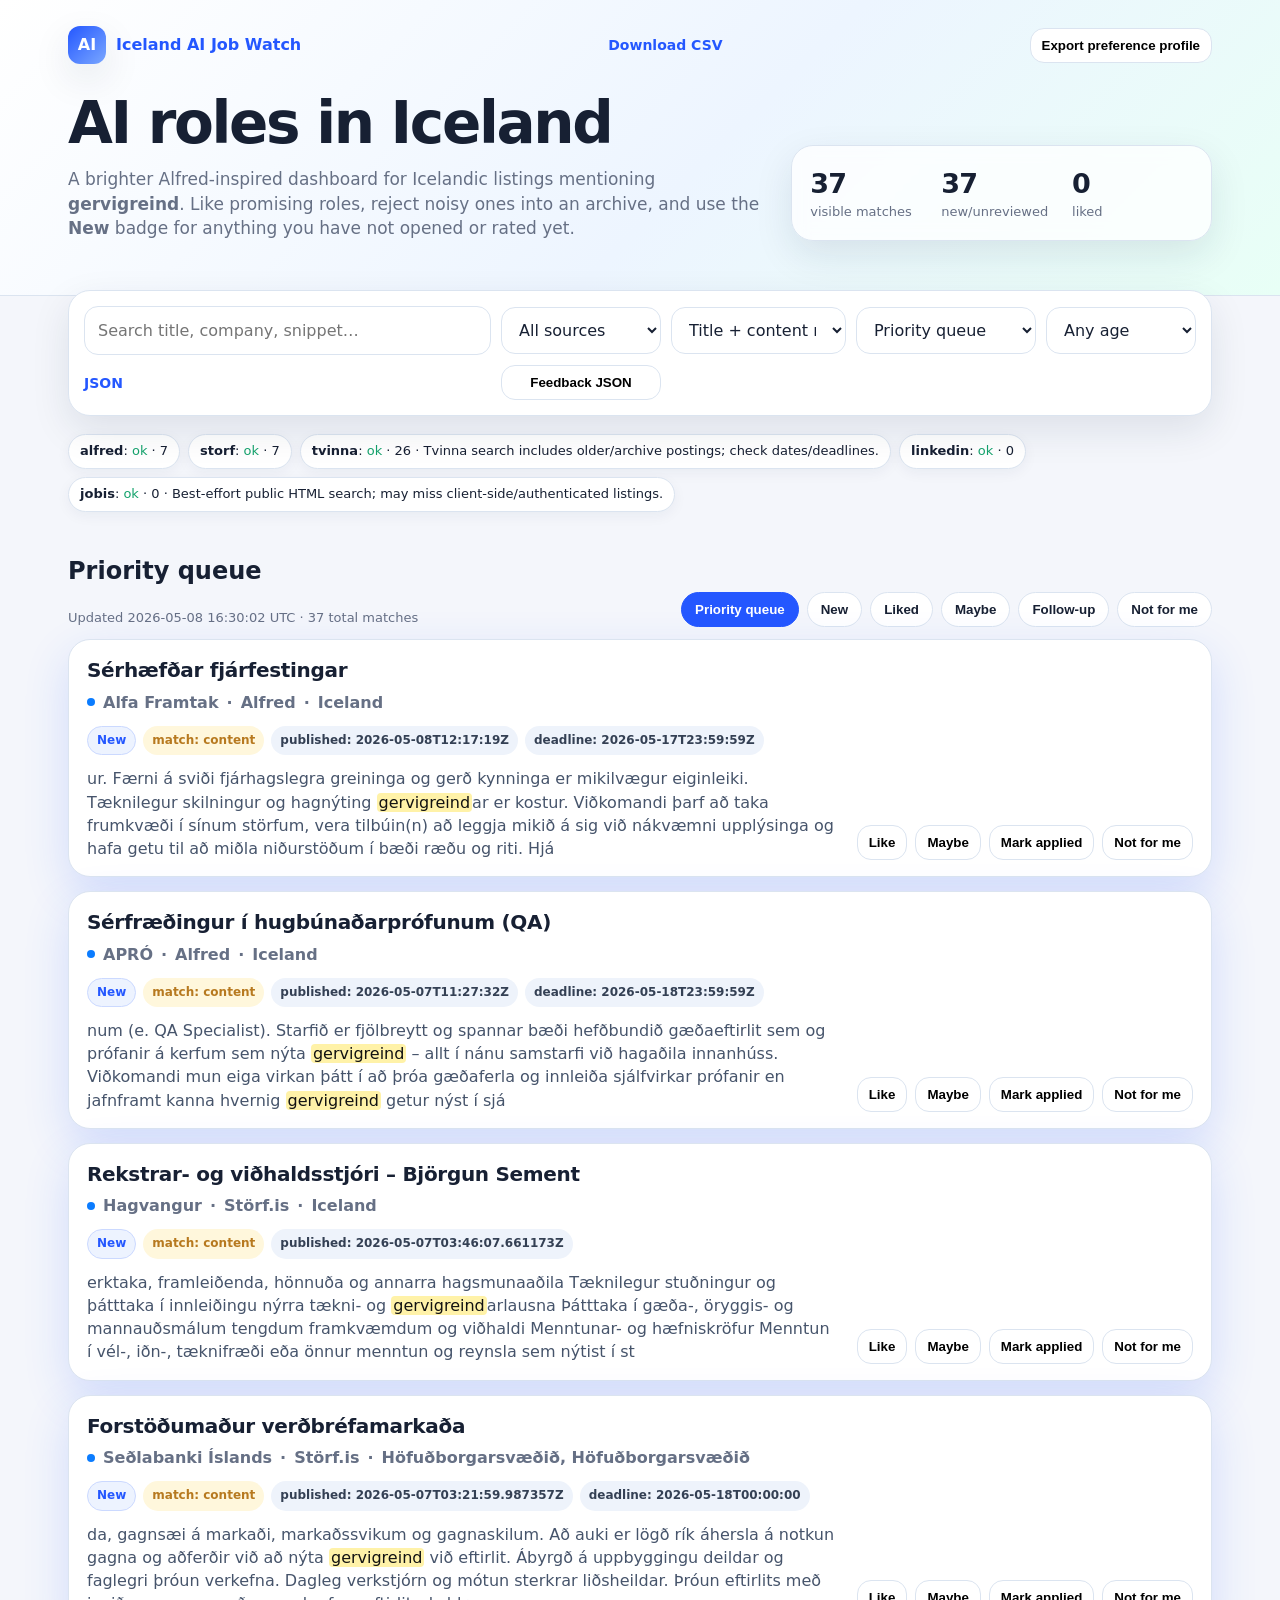
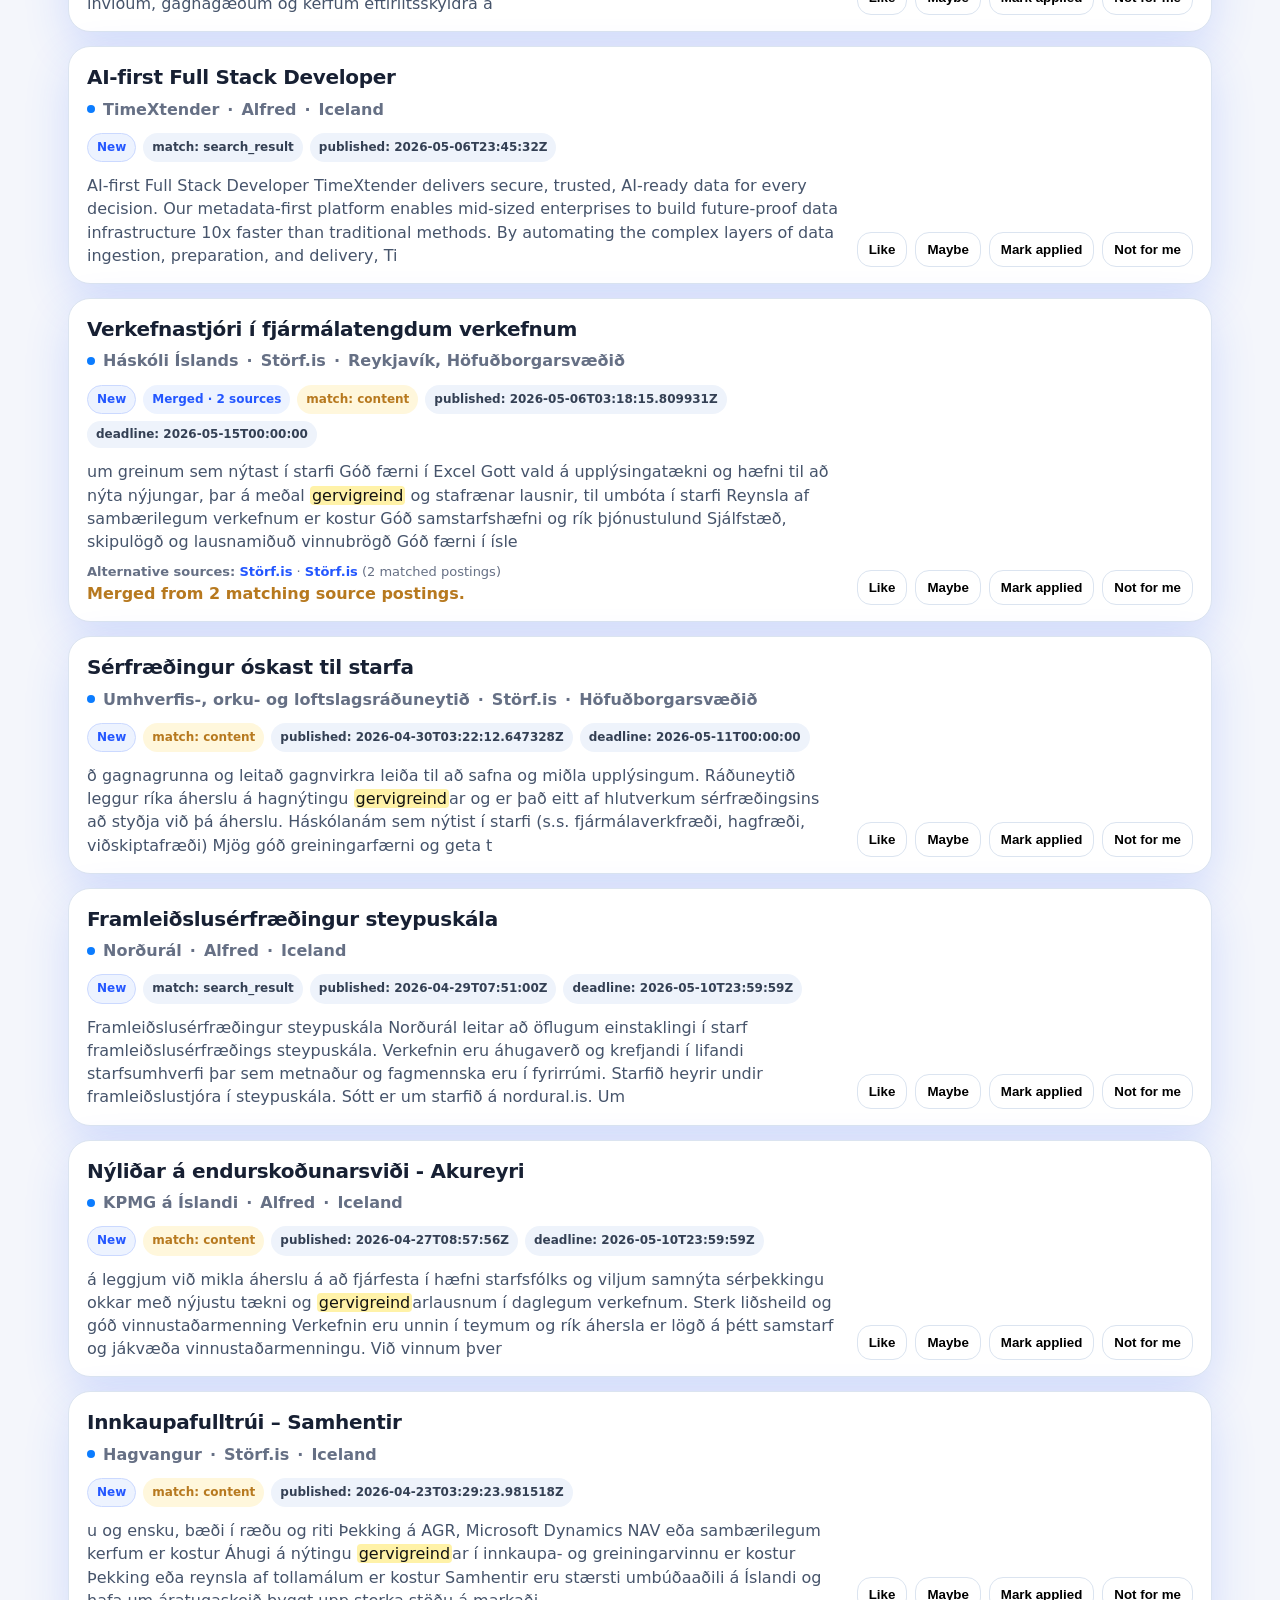
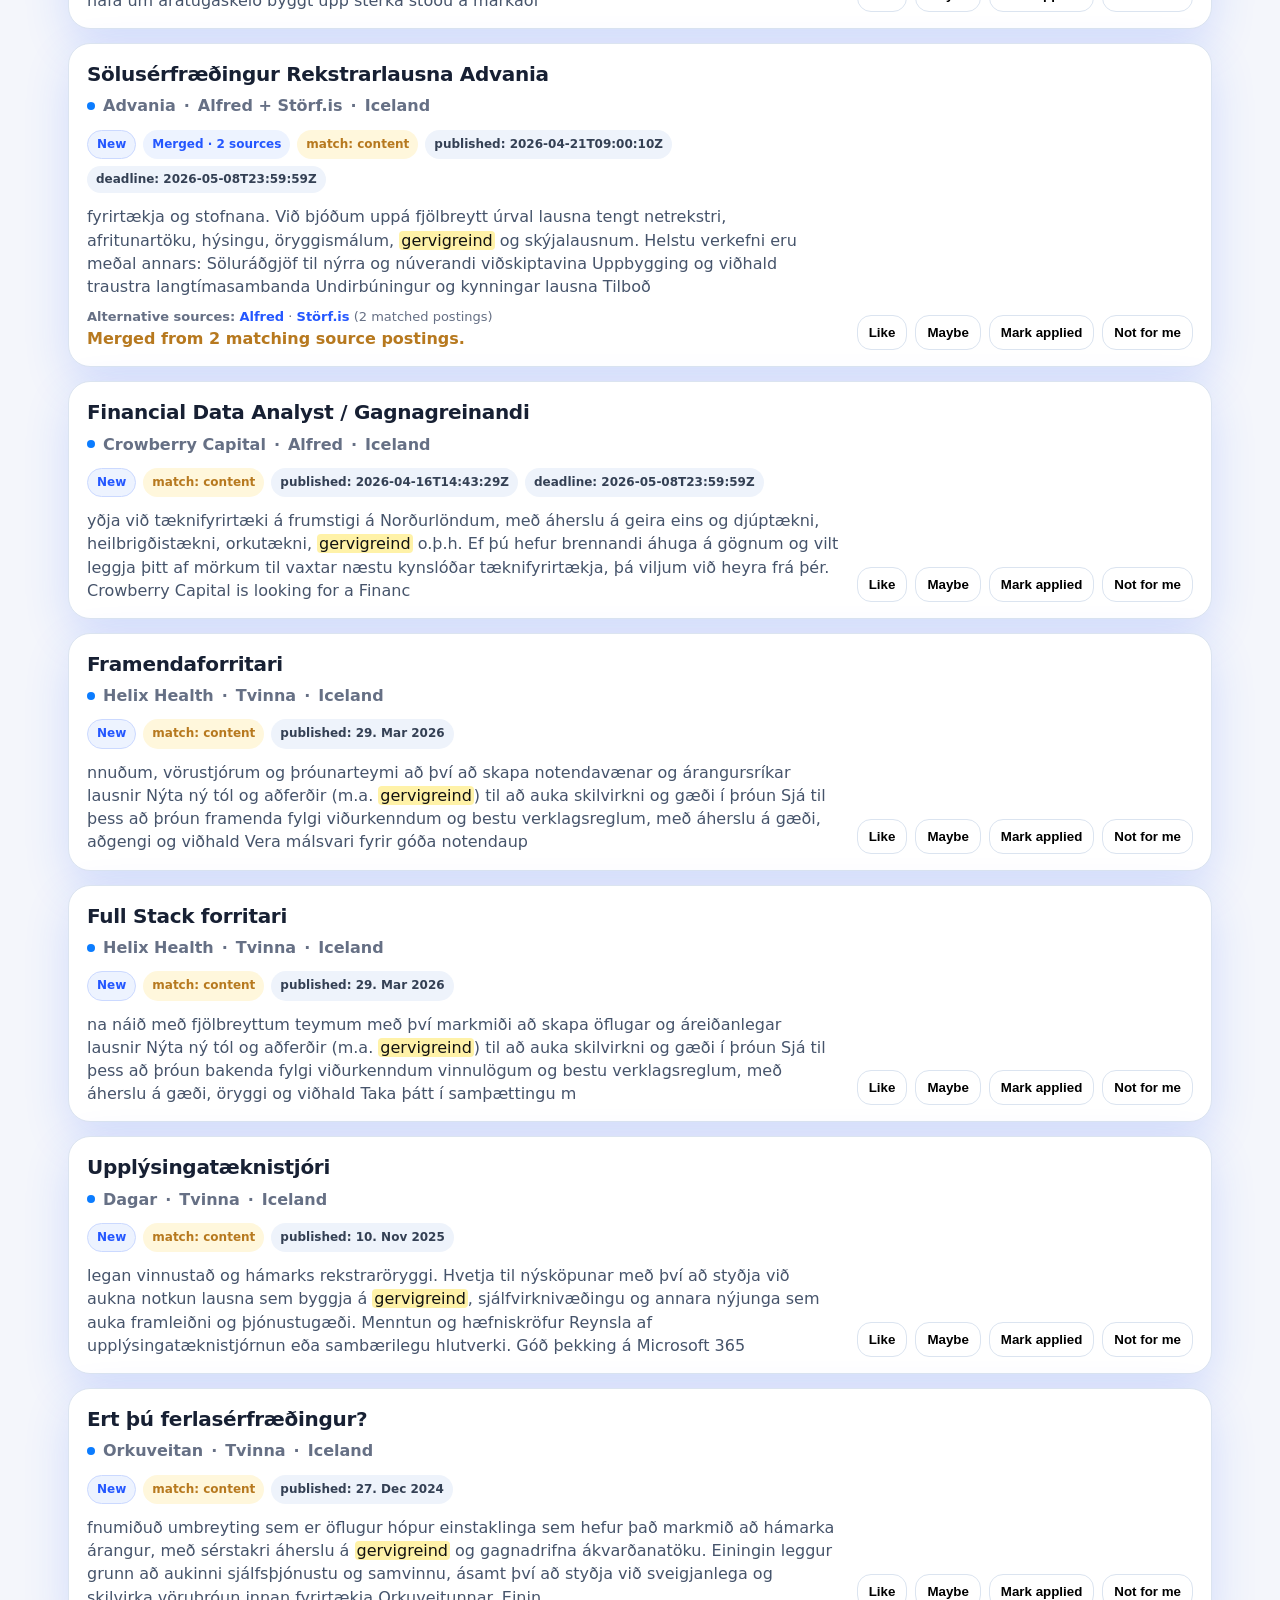
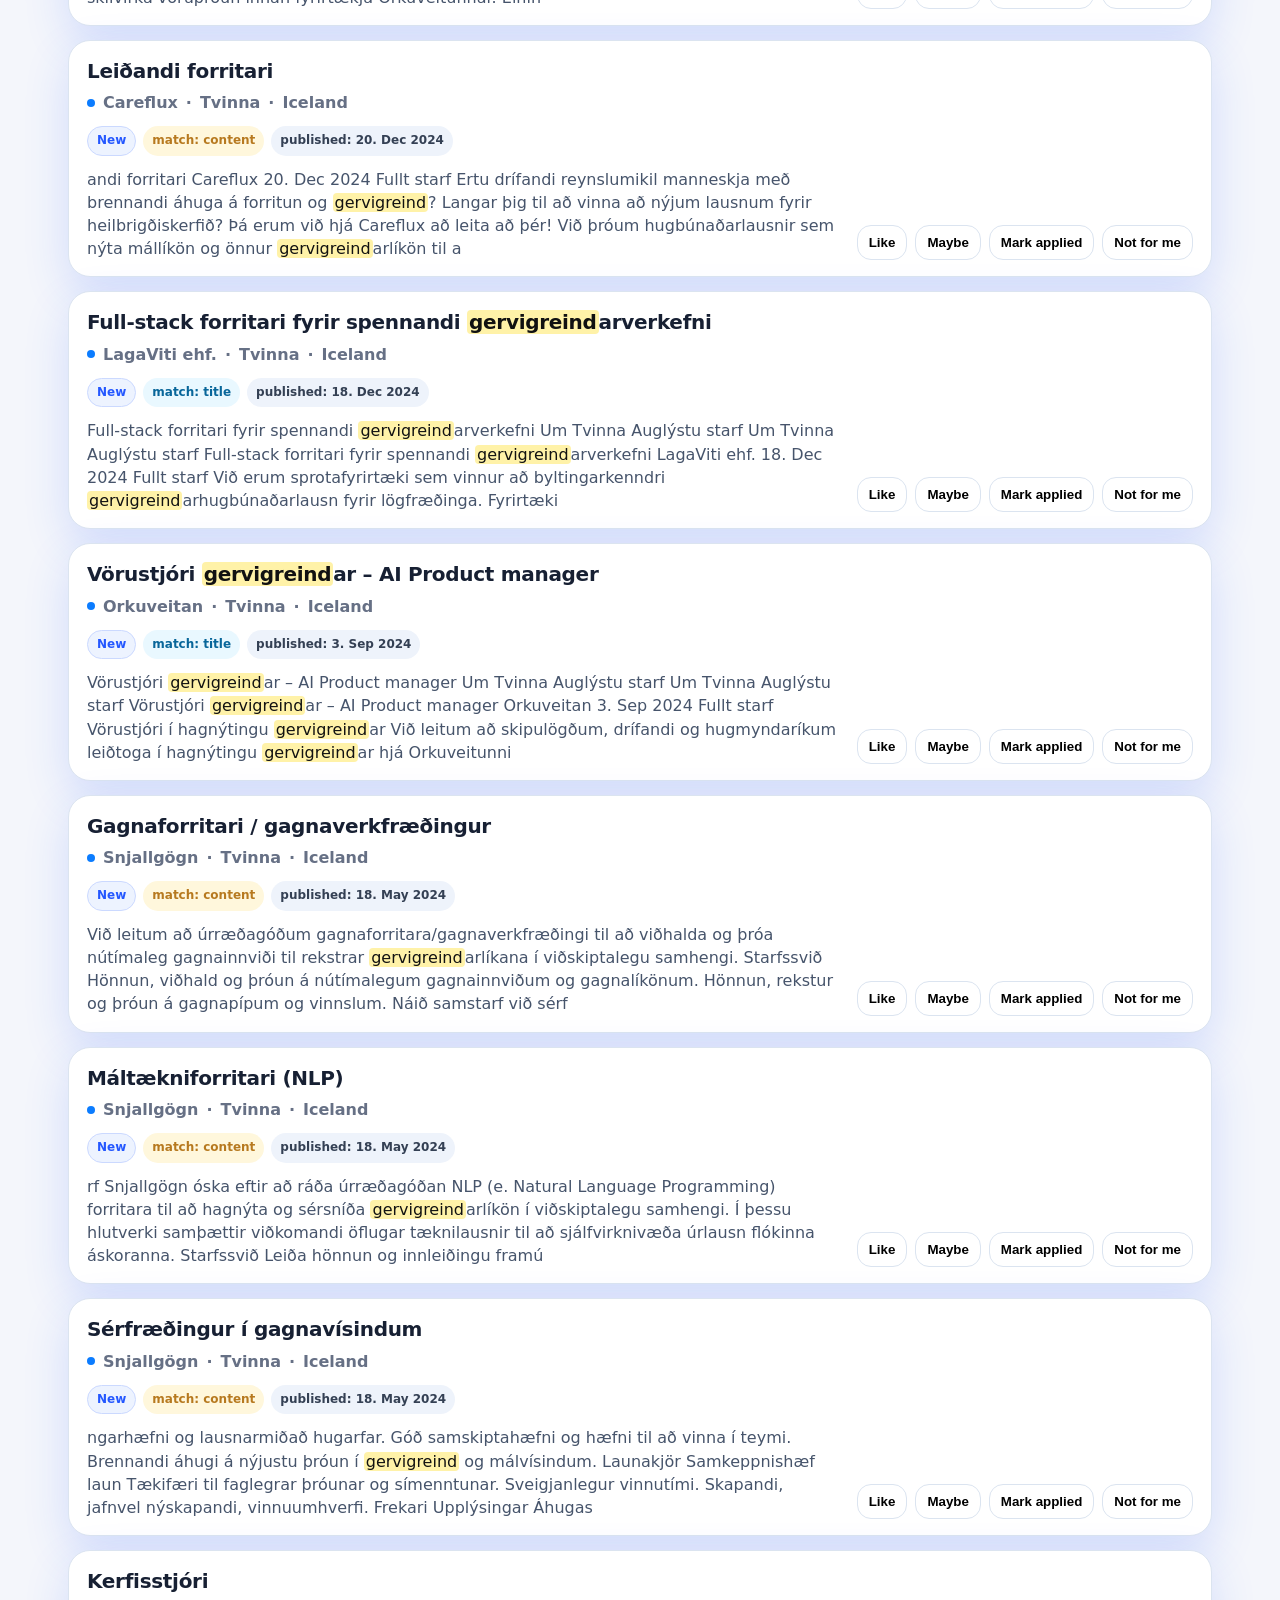
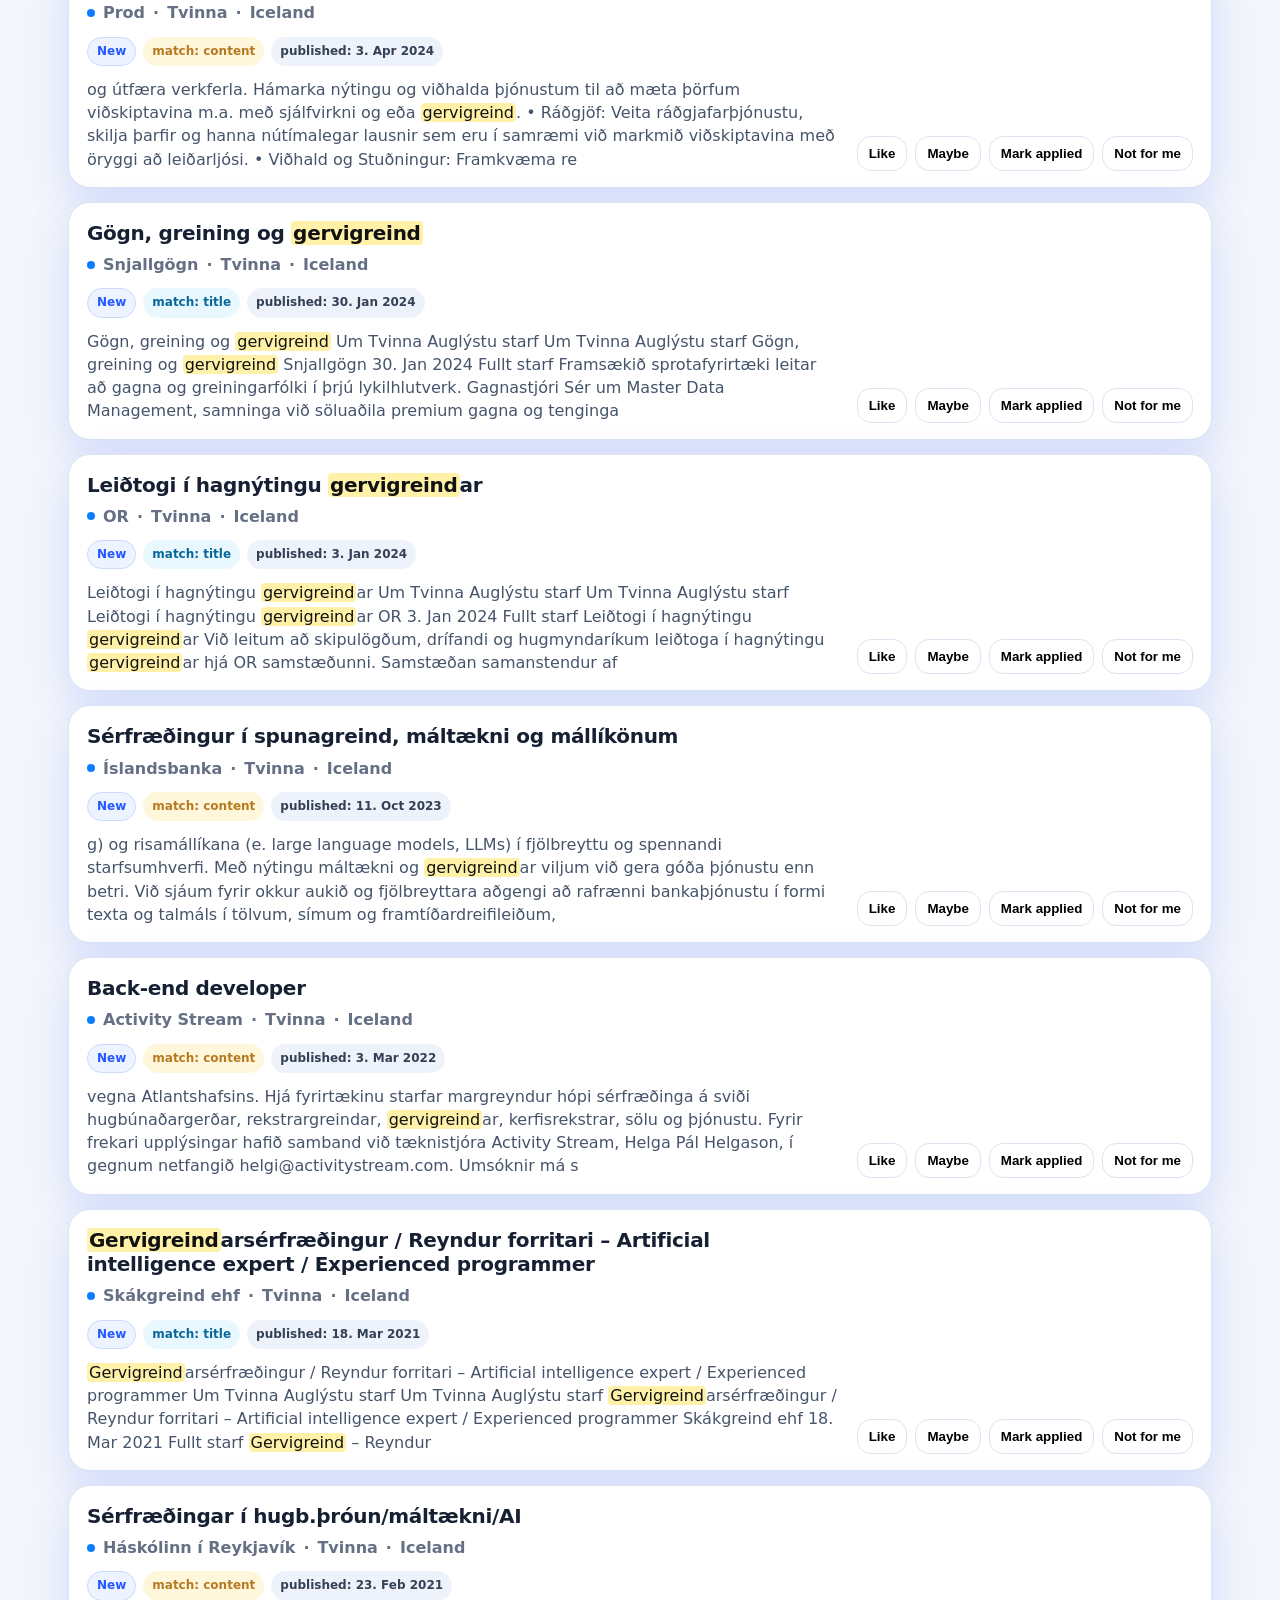
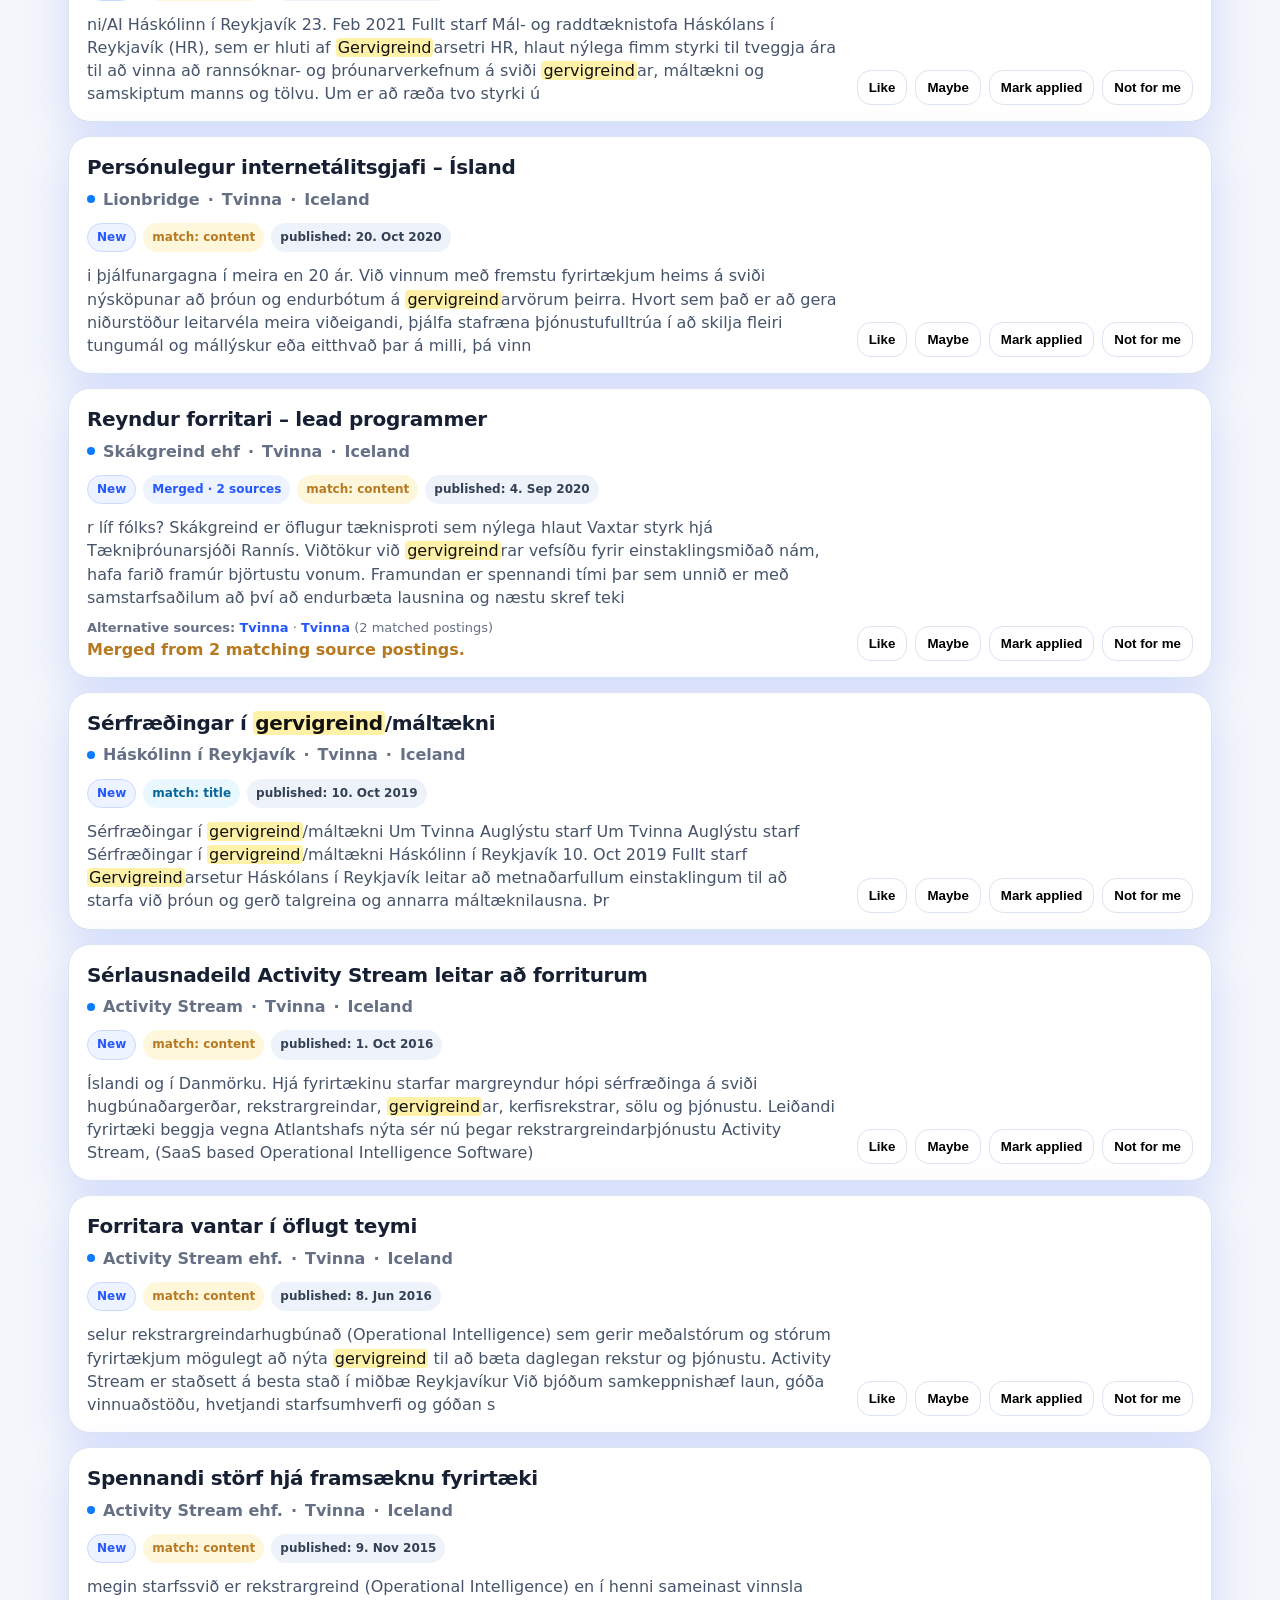
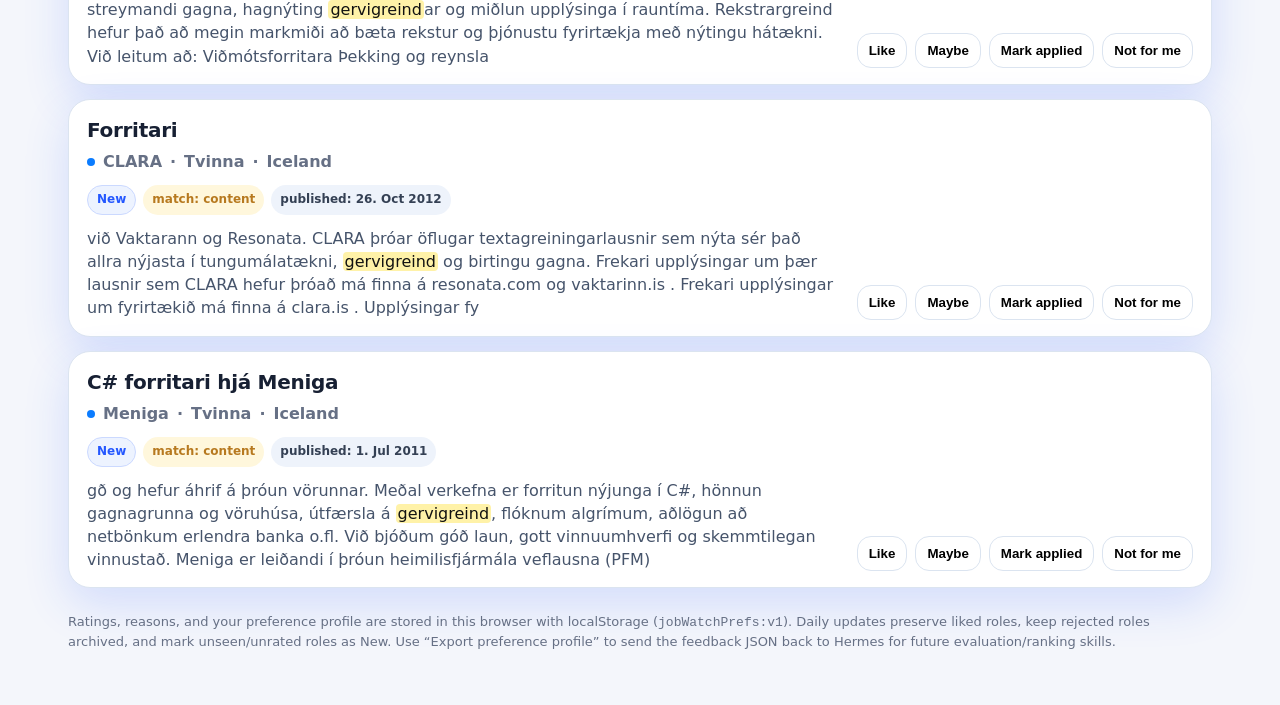
==== job-watch/index.html @ a5c33f06 "Publish mobile-friendly job watch filters" ====
<!doctype html>
<html lang="en">
<head>
  <meta charset="utf-8" />
  <meta name="viewport" content="width=device-width, initial-scale=1" />
  <title>Iceland AI Job Watch</title>
  <style>
    /* Brighter, Alfred-inspired card/listing visual language. */
    :root{--bg:#f4f6fb;--panel:#ffffff;--soft:#eef3fb;--line:#dbe4f0;--text:#172033;--muted:#667085;--brand:#2457ff;--brand2:#0b7cff;--green:#15a36d;--green-bg:#e9fbf3;--red:#d64545;--red-bg:#fff0f0;--amber:#b7791f;--amber-bg:#fff7dc;--shadow:0 14px 38px rgba(20,35,70,.10);--radius:22px}
    *{box-sizing:border-box} body{margin:0;background:var(--bg);color:var(--text);font-family:Inter,ui-sans-serif,system-ui,-apple-system,Segoe UI,sans-serif;line-height:1.45}.hero{background:linear-gradient(135deg,#ffffff 0%,#edf5ff 55%,#e8fff6 100%);border-bottom:1px solid var(--line)}.wrap{max-width:1180px;margin:0 auto;padding:26px 18px 54px}.topbar{display:flex;align-items:center;justify-content:space-between;gap:16px;margin-bottom:30px}.brand{display:flex;align-items:center;gap:10px;font-weight:850;color:var(--brand)}.logo{width:38px;height:38px;border-radius:12px;background:linear-gradient(135deg,var(--brand),#7aa7ff);display:grid;place-items:center;color:#fff;font-weight:900;box-shadow:var(--shadow)}h1{font-size:clamp(32px,5vw,58px);line-height:1.02;margin:0 0 14px;letter-spacing:-.04em}.sub{color:var(--muted);font-size:17px;margin:0;max-width:780px}.hero-grid{display:grid;grid-template-columns:1.25fr .75fr;gap:22px;align-items:end}.hero-card{background:rgba(255,255,255,.76);border:1px solid var(--line);border-radius:var(--radius);padding:18px;box-shadow:var(--shadow);backdrop-filter:blur(8px)}.stats{display:grid;grid-template-columns:repeat(3,1fr);gap:10px}.metric{font-size:27px;font-weight:900;letter-spacing:-.03em}.label,.meta{color:var(--muted);font-size:13px}.toolbar-card{margin-top:-32px;background:var(--panel);border:1px solid var(--line);border-radius:var(--radius);padding:15px;box-shadow:var(--shadow);position:sticky;top:10px;z-index:5}.toolbar{display:grid;grid-template-columns:minmax(220px,1fr) 160px 175px 180px auto;gap:10px;align-items:center}.toolbar input,.toolbar select{background:#fff;color:var(--text);border:1px solid var(--line);border-radius:14px;padding:12px 13px;font:inherit}.toolbar input:focus,.toolbar select:focus{outline:3px solid rgba(36,87,255,.16);border-color:var(--brand)}.smalllink{font-size:14px;color:var(--brand);font-weight:700;text-decoration:none;white-space:nowrap}.sources{display:flex;gap:8px;flex-wrap:wrap;margin:18px 0 22px}.pill{border:1px solid var(--line);border-radius:999px;padding:7px 11px;background:#fff;font-size:13px;box-shadow:0 4px 14px rgba(20,35,70,.05)}.ok{color:var(--green)}.err{color:var(--red)}.section-head{display:flex;align-items:end;justify-content:space-between;gap:14px;margin:12px 0}.tabs{display:flex;gap:8px;flex-wrap:wrap}.tab{border:1px solid var(--line);background:#fff;color:var(--text);border-radius:999px;padding:9px 13px;font-weight:800;cursor:pointer}.tab.active{background:var(--brand);border-color:var(--brand);color:#fff}.jobs{display:grid;gap:14px}.job-card{display:grid;grid-template-columns:1fr auto;gap:18px;background:var(--panel);border:1px solid var(--line);border-radius:var(--radius);padding:18px 18px 16px;box-shadow:var(--shadow);transition:transform .12s ease,box-shadow .12s ease,border-color .12s ease}.job-card:hover{transform:translateY(-2px);box-shadow:0 18px 44px rgba(20,35,70,.14);border-color:#c9d7ef}.job-card.liked{border-color:#9ee8c5;background:linear-gradient(90deg,#fff 0,#f2fff8 100%)}.job-card.rejected{opacity:.72;background:#fbfcff}.job-card.is-new{box-shadow:0 16px 46px rgba(36,87,255,.16)}.job-card h3{margin:0 0 8px;font-size:20px;line-height:1.22;letter-spacing:-.015em}.job-card h3 a{color:var(--text);text-decoration:none}.job-card h3 a:hover{color:var(--brand);text-decoration:underline}.company-row{display:flex;gap:8px;align-items:center;flex-wrap:wrap;color:var(--muted);font-weight:600}.source-dot{width:8px;height:8px;border-radius:50%;background:var(--brand2);display:inline-block}.badges{display:flex;flex-wrap:wrap;gap:7px;margin:12px 0}.badge{display:inline-flex;align-items:center;gap:5px;border-radius:999px;padding:5px 9px;background:var(--soft);color:#344054;font-size:12px;font-weight:800}.badge.title{background:#e9f8ff;color:#08669a}.badge.content{background:var(--amber-bg);color:var(--amber)}.badge.new{background:#edf3ff;color:var(--brand);border:1px solid #cbd9ff}.badge.liked{background:var(--green-bg);color:var(--green)}.badge.rejected{background:var(--red-bg);color:var(--red)}.badge.maybe{background:#fff7dc;color:var(--amber)}.badge.applied{background:#eef3fb;color:#475467}.action.maybe.active{background:var(--amber-bg);color:var(--amber);border-color:#ffe49a}.action.applied.active{background:#eef3fb;color:#475467;border-color:#cdd7e6}.snippet{margin:8px 0 0;color:#46546b}.note{color:var(--amber);font-weight:700}.actions{display:flex;gap:8px;align-items:start}.action{border:1px solid var(--line);background:#fff;border-radius:14px;padding:9px 11px;font-weight:850;cursor:pointer;white-space:nowrap}.action:hover{border-color:var(--brand);color:var(--brand)}.action.like.active{background:var(--green-bg);color:var(--green);border-color:#9ee8c5}.action.reject.active{background:var(--red-bg);color:var(--red);border-color:#ffc2c2}.feedback-reason{margin-top:10px;border-left:4px solid var(--line);padding:8px 10px;background:#f8fbff;border-radius:10px;color:#344054;font-size:13px}.archive-note{background:#fff7dc;border:1px solid #ffe49a;border-radius:16px;padding:12px 14px;color:#6f4e00;margin-bottom:14px}.footer{margin-top:25px;color:var(--muted);font-size:13px}mark{background:#fff2a8;color:#111;border-radius:4px;padding:0 2px}@media(max-width:820px){.hero-grid{grid-template-columns:1fr}.toolbar{grid-template-columns:1fr 1fr}.toolbar input{grid-column:1/-1}.job-card{grid-template-columns:1fr}.actions{justify-content:flex-start;flex-wrap:wrap}.stats{grid-template-columns:1fr 1fr 1fr}}@media(max-width:520px){.toolbar{grid-template-columns:1fr}.stats{grid-template-columns:1fr}.topbar{align-items:flex-start;flex-direction:column}}
  </style>
  <style>
    .actions{align-items:flex-end}.feedback-box{width:260px;margin-top:10px;padding:12px;border:1px solid var(--line);border-radius:16px;background:#fff;box-shadow:0 8px 20px rgba(20,35,70,.08);text-align:left}.feedback-box label{display:block;font-size:13px;font-weight:800;color:var(--text);margin-bottom:7px}.feedback-box label span,.feedback-help{font-size:12px;color:var(--muted);font-weight:500}.feedback-box textarea{width:100%;resize:vertical;border:1px solid var(--line);border-radius:12px;padding:10px;font:inherit;min-height:72px}.feedback-box textarea:focus{outline:3px solid rgba(36,87,255,.16);border-color:var(--brand)}.feedback-actions{display:flex;gap:8px;flex-wrap:wrap;margin-top:9px}.source-links{margin-top:10px;font-size:13px;color:var(--muted)}.source-links a{color:var(--brand);font-weight:800;text-decoration:none}.source-links a:hover{text-decoration:underline}.badge.merged{background:#edf3ff;color:#2457ff}.job-card.urgent-deadline{border-color:#ff9b57;background:linear-gradient(90deg,#fff 0,#fff7ed 100%);box-shadow:0 18px 46px rgba(214,69,69,.18)}.badge.urgent{background:#d64545;color:#fff;border:1px solid #b83232}.mobile-filter-toggle{display:none;width:100%;justify-content:space-between;align-items:center;border:1px solid var(--line);background:#fff;border-radius:14px;padding:11px 13px;font-weight:900;color:var(--text)}@media(max-width:640px){.wrap{padding:16px 12px 34px}.hero-grid{gap:12px}.topbar{gap:10px;margin-bottom:16px}.hero-card{display:none}h1{font-size:34px}.sub{font-size:14px}.toolbar-card{margin-top:-16px;top:0;padding:10px;border-radius:16px;max-height:70vh;overflow:auto}.mobile-filter-toggle{display:flex}.toolbar{display:flex;flex-direction:column;gap:8px;margin-top:8px}.toolbar input,.toolbar select,.toolbar .smalllink,.toolbar button{width:100%}.toolbar-card.toolbar-collapsed .toolbar{display:none}.toolbar-card.toolbar-collapsed{max-height:58px;overflow:hidden}.sources{max-height:54px;overflow:auto;margin:10px 0}.section-head{align-items:flex-start;flex-direction:column}.tabs{display:flex;overflow-x:auto;flex-wrap:nowrap;width:100%;padding-bottom:4px}.tab{white-space:nowrap}.job-card{padding:14px;gap:12px}.actions{align-items:stretch}.actions .action{flex:1 1 45%;padding:10px 8px}.feedback-box{width:100%}.badges{gap:5px}.badge{font-size:11px}}
  </style>
</head>
<body>
  <div class="hero"><div class="wrap">
    <div class="topbar"><div class="brand"><div class="logo">AI</div><div>Iceland AI Job Watch</div></div><a class="smalllink" href="jobs.csv">Download CSV</a><button class="action" onclick="exportFeedback()">Export preference profile</button></div>
    <div class="hero-grid"><div><h1>AI roles in Iceland</h1><p class="sub">A brighter Alfred-inspired dashboard for Icelandic listings mentioning <strong>gervigreind</strong>. Like promising roles, reject noisy ones into an archive, and use the <strong>New</strong> badge for anything you have not opened or rated yet.</p></div><div class="hero-card"><div class="stats"><div><div class="metric" id="count">–</div><div class="label">visible matches</div></div><div><div class="metric" id="newCount">–</div><div class="label">new/unreviewed</div></div><div><div class="metric" id="likedCount">–</div><div class="label">liked</div></div></div></div></div>
  </div></div>
  <main class="wrap">
    <div class="toolbar-card toolbar-collapsed" id="filterPanel"><button class="mobile-filter-toggle" id="mobileFilterToggle" onclick="toggleMobileFilters()"><span id="mobileFilterLabel">Show filters</span><span aria-hidden="true">▾</span></button><div class="toolbar"><input id="q" placeholder="Search title, company, snippet…"/><select id="src"><option value="">All sources</option></select><select id="match"><option value="">Title + content matches</option><option value="title">Title matches</option><option value="content">Content matches</option><option value="search_result">Search-result matches</option></select><select id="view"><option value="active">Priority queue</option><option value="new">New / unreviewed</option><option value="liked">Liked / interested</option><option value="maybe">Maybe / lower priority</option><option value="applied">Applied / Follow-up</option><option value="archived">Not for me</option><option value="all">All jobs</option></select><select id="ageFilter"><option value="">Any age</option><option value="7">Last 7 days</option><option value="14">Last 14 days</option><option value="30">Last 30 days</option><option value="90">Last 90 days</option></select><a class="smalllink" href="jobs.json">JSON</a><button class="action" onclick="exportFeedback()">Feedback JSON</button></div></div>
    <div class="sources" id="sourceStatus"></div>
    <div class="section-head"><div><h2 id="sectionTitle">Matches</h2><div class="label" id="updated">Updated –</div></div><div class="tabs"><button class="tab active" data-view="active">Priority queue</button><button class="tab" data-view="new">New</button><button class="tab" data-view="liked">Liked</button><button class="tab" data-view="maybe">Maybe</button><button class="tab" data-view="applied">Follow-up</button><button class="tab" data-view="archived">Not for me</button></div></div>
    <div id="archiveNote"></div>
    <div class="jobs" id="jobs"></div>
    <div class="footer">Ratings, reasons, and your preference profile are stored in this browser with localStorage (<code>jobWatchPrefs:v1</code>). Daily updates preserve liked roles, keep rejected roles archived, and mark unseen/unrated roles as New. Use “Export preference profile” to send the feedback JSON back to Hermes for future evaluation/ranking skills.</div>
  </main>
<script>
const TERM='gervigreind';
const PREF_KEY='jobWatchPrefs:v1';
function esc(s){return (s||'').replace(/[&<>"']/g,m=>({'&':'&amp;','<':'&lt;','>':'&gt;','"':'&quot;',"'":'&#39;'}[m]))}
function hi(s){return esc(s).replace(new RegExp(TERM,'ig'), m=>`<mark>${m}</mark>`)}
function loadPrefs(){try{let p=JSON.parse(localStorage.getItem(PREF_KEY))||{}; return {liked:p.liked||{},maybe:p.maybe||{},applied:p.applied||{},rejected:p.rejected||{},seen:p.seen||{},feedback:p.feedback||{}}}catch(e){return {liked:{},maybe:{},applied:{},rejected:{},seen:{},feedback:{}}}}
function savePrefs(){localStorage.setItem(PREF_KEY, JSON.stringify(PREFS))}
let PREFS=loadPrefs();
let DATA={jobs:[],sources:[]};
let ACTIVE_FEEDBACK=null;
function isLiked(key){return !!PREFS.liked[key]}
function isMaybe(key){return !!PREFS.maybe[key]}
function isApplied(key){return !!PREFS.applied[key]}
function isRejected(key){return !!PREFS.rejected[key]}
function isSeen(key){return !!PREFS.seen[key]}
function feedbackFor(key){return PREFS.feedback[key]||{}}
function feedbackReason(key){return feedbackFor(key).reason||''}
function isNew(j){return !isSeen(j.key) && !isLiked(j.key) && !isMaybe(j.key) && !isApplied(j.key) && !isRejected(j.key)}
function markSeen(key){PREFS.seen[key]=new Date().toISOString(); savePrefs(); render();}
function markJob(key, rating, reason='', job=null){
  PREFS.seen[key]=new Date().toISOString();
  const ts=new Date().toISOString();
  const cleanReason=(reason||'').trim();
  if(rating==='liked'){
    PREFS.liked[key]=ts;
    delete PREFS.maybe[key]; delete PREFS.applied[key]; delete PREFS.rejected[key];
    if(cleanReason){ PREFS.feedback[key]={rating:'liked',reason:cleanReason,company:job?.company||'',title:job?.title||'',source:job?.source||'',url:job?.url||'',createdAt:ts}; }
    else { delete PREFS.feedback[key]; }
  } else if(rating==='maybe'){
    PREFS.maybe[key]=ts;
    delete PREFS.liked[key]; delete PREFS.applied[key]; delete PREFS.rejected[key];
    if(cleanReason){ PREFS.feedback[key]={rating:'maybe',reason:cleanReason,company:job?.company||'',title:job?.title||'',source:job?.source||'',url:job?.url||'',createdAt:ts}; }
    else { delete PREFS.feedback[key]; }
  } else if(rating==='applied'){
    PREFS.applied[key]=ts;
    delete PREFS.liked[key]; delete PREFS.maybe[key]; delete PREFS.rejected[key];
    const existing=feedbackFor(key);
    if(existing.reason){ PREFS.feedback[key]={...existing,rating:'applied',createdAt:existing.createdAt||ts}; }
  } else if(rating==='rejected'){
    PREFS.rejected[key]=ts;
    delete PREFS.liked[key]; delete PREFS.maybe[key]; delete PREFS.applied[key];
    if(cleanReason){ PREFS.feedback[key]={rating:'rejected',reason:cleanReason,company:job?.company||'',title:job?.title||'',source:job?.source||'',url:job?.url||'',createdAt:ts}; }
    else { delete PREFS.feedback[key]; }
  } else if(rating==='clear'){
    delete PREFS.liked[key]; delete PREFS.maybe[key]; delete PREFS.applied[key]; delete PREFS.rejected[key]; delete PREFS.feedback[key];
  }
  ACTIVE_FEEDBACK=null;
  savePrefs(); render();
}
function markApplied(key){const job=(DATA.jobs||[]).find(j=>j.key===key)||{}; markJob(key,'applied','',job);}
function showFeedbackBox(key, rating){ACTIVE_FEEDBACK={key,rating}; render();}
function cancelInlineFeedback(){ACTIVE_FEEDBACK=null; render();}
function saveInlineFeedback(key, rating){
  const job=(DATA.jobs||[]).find(j=>j.key===key)||{};
  const input=document.getElementById(`feedback-${key}`);
  markJob(key, rating, input ? input.value : '', job);
}
function postedAgeDays(j){const raw=j.published||j.raw_date||''; const d=Date.parse(raw); if(!Number.isFinite(d)) return null; return Math.floor((Date.now()-d)/86400000);}
function deadlineDays(j){const raw=j.deadline||''; const d=Date.parse(raw); if(!Number.isFinite(d)) return null; return Math.ceil((d-Date.now())/86400000);}
function isUrgent(j){const days=deadlineDays(j); return (isLiked(j.key)||isMaybe(j.key)) && days!==null && days>=0 && days<=7;}
function urgentPriority(j){return isUrgent(j)?0:1;}
function maxAgeDays(){const v=document.getElementById('ageFilter').value; return v?Number(v):null;}
function withinAge(j){const max=maxAgeDays(); if(!max) return true; const age=postedAgeDays(j); return age===null || age<=max;}
function priorityBucket(j){return isUrgent(j)?0:isNew(j)?1:isLiked(j.key)?2:isMaybe(j.key)?3:isSeen(j.key)?4:5;}
function sortByPriority(a,b){return urgentPriority(a)-urgentPriority(b) || priorityBucket(a)-priorityBucket(b) || ((Date.parse(b.published)||0)-(Date.parse(a.published)||0));}
function buildPreferenceProfile(){
  const feedback=Object.entries(PREFS.feedback||{}).map(([key,v])=>({key,...v}));
  const ratingCounts=feedback.reduce((acc,f)=>{acc[f.rating]=(acc[f.rating]||0)+1; return acc},{});
  const companyReasons=feedback.reduce((acc,f)=>{const c=f.company||'Unknown company'; (acc[c] ||= []).push({rating:f.rating,reason:f.reason,title:f.title,source:f.source,url:f.url,createdAt:f.createdAt}); return acc},{});
  return {exportedAt:new Date().toISOString(),purpose:'job preference profile for evaluating and prioritizing Iceland AI roles',ratingCounts,companyReasons,feedback};
}
function exportFeedback(){
  const profile=buildPreferenceProfile();
  const blob=new Blob([JSON.stringify(profile,null,2)],{type:'application/json'});
  const a=document.createElement('a'); a.href=URL.createObjectURL(blob); a.download='job-watch-feedback.json'; a.click(); URL.revokeObjectURL(a.href);
}
async function load(){DATA=await fetch('jobs.json?'+Date.now()).then(r=>r.json()); render();}
function toggleMobileFilters(){const panel=document.getElementById('filterPanel'); const collapsed=panel.classList.toggle('toolbar-collapsed'); document.getElementById('mobileFilterLabel').textContent=collapsed?'Show filters':'Hide filters';}
function setView(view){document.getElementById('view').value=view; document.querySelectorAll('.tab').forEach(b=>b.classList.toggle('active',b.dataset.view===view)); render();}
function render(){
  const all=DATA.jobs||[];
  const view=document.getElementById('view').value;
  const active=all.filter(j=>!isRejected(j.key) && !isApplied(j.key));
  const visibleBase=view==='archived'?all.filter(j=>isRejected(j.key)):view==='applied'?all.filter(j=>isApplied(j.key)):view==='maybe'?all.filter(j=>isMaybe(j.key)):view==='liked'?all.filter(j=>isLiked(j.key)):view==='new'?all.filter(j=>isNew(j)):view==='all'?all:active;
  document.getElementById('count').textContent=active.length;
  document.getElementById('newCount').textContent=all.filter(isNew).length;
  document.getElementById('likedCount').textContent=all.filter(j=>isLiked(j.key)).length;
  document.getElementById('updated').textContent='Updated '+((DATA.updated_at||'').replace('T',' ').replace('+00:00',' UTC')||'–')+' · '+all.length+' total matches';
  const srcSel=document.getElementById('src'); if(srcSel.options.length===1){[...new Set(all.map(j=>j.source))].sort().forEach(s=>{let o=document.createElement('option');o.value=s;o.textContent=s;srcSel.appendChild(o)})}
  document.getElementById('sourceStatus').innerHTML=(DATA.sources||[]).map(s=>`<span class="pill"><b>${esc(s.source)}</b>: <span class="${s.ok?'ok':'err'}">${s.ok?'ok':'error'}</span> · ${s.count||0}${s.note?` · ${esc(s.note)}`:''}</span>`).join('');
  const q=document.getElementById('q').value.toLowerCase(), src=srcSel.value, mt=document.getElementById('match').value;
  document.querySelectorAll('.tab').forEach(b=>b.classList.toggle('active',b.dataset.view===view));
  document.getElementById('sectionTitle').textContent={active:'Priority queue',liked:'Liked / interested roles',maybe:'Maybe / lower-priority roles',applied:'Applied / Follow-up list',new:'New / unreviewed roles',archived:'Not for me archive',all:'All roles'}[view]||'Matches';
  document.getElementById('archiveNote').innerHTML=view==='archived'?'<div class="archive-note">Not for me: rejected roles are archived here, not permanently deleted. Use Clear to bring one back.</div>':view==='applied'?'<div class="archive-note">Follow-up: roles you have applied to or moved out of the main queue to attend to later.</div>':'';
  let filtered=visibleBase.filter(j=>withinAge(j)&&(!src||j.source===src)&&(!mt||j.matched_in===mt)&&(!q||JSON.stringify(j).toLowerCase().includes(q))).sort(sortByPriority);
  document.getElementById('jobs').innerHTML=filtered.map(j=>{
    const liked=isLiked(j.key), maybe=isMaybe(j.key), applied=isApplied(j.key), rejected=isRejected(j.key), fresh=isNew(j), urgent=isUrgent(j);
    const safeKey=esc(j.key);
    const fb=feedbackFor(j.key); const reasonHtml=fb.reason?`<div class="feedback-reason"><strong>Reason:</strong> ${esc(fb.reason)}</div>`:'';
    const feedbackOpen=ACTIVE_FEEDBACK && ACTIVE_FEEDBACK.key===j.key;
    const feedbackRating=feedbackOpen?ACTIVE_FEEDBACK.rating:'';
    const feedbackBox=feedbackOpen?`<div class="feedback-box"><label for="feedback-${safeKey}">${feedbackRating==='liked'?'Like':feedbackRating==='maybe'?'Maybe':'Reject'} feedback <span>(optional)</span></label><textarea id="feedback-${safeKey}" rows="3" placeholder="Optional: why this role/company is a ${feedbackRating==='liked'?'good':feedbackRating==='maybe'?'possible but lower-priority':'bad'} fit">${esc(fb.reason||'')}</textarea><div class="feedback-help">Feedback is optional — leave it blank to rate without saving a reason.</div><div class="feedback-actions"><button class="action ${feedbackRating==='liked'?'like':feedbackRating==='maybe'?'maybe':'reject'}" onclick="saveInlineFeedback('${safeKey}','${feedbackRating}')">Save ${feedbackRating==='liked'?'like':feedbackRating==='maybe'?'maybe':'reject'}</button><button class="action" onclick="cancelInlineFeedback()">Cancel</button></div></div>`:'';
    const alternatives=j.alternatives||[];
    const sourceLinksHtml=(j.source_links&&j.source_links.length>1)?`<div class="source-links"><strong>Alternative sources:</strong> ${j.source_links.map(l=>`<a href="${esc(l.url)}" target="_blank" rel="noopener">${esc(l.source)}</a>`).join(' · ')}${alternatives.length?` <span>(${alternatives.length} matched postings)</span>`:''}</div>`:'';
    return `<article class="job-card ${urgent?'urgent-deadline':''} ${liked?'liked':''} ${maybe?'maybe':''} ${applied?'applied':''} ${rejected?'rejected':''} ${fresh?'is-new':''}"><div><h3><a href="${esc(j.url)}" target="_blank" rel="noopener" onclick="markSeen('${safeKey}')">${hi(j.title)}</a></h3><div class="company-row"><span class="source-dot"></span><span>${esc(j.company||'Unknown company')}</span><span>·</span><span>${esc(j.source)}</span>${j.location?`<span>·</span><span>${esc(j.location)}</span>`:''}</div><div class="badges">${urgent?`<span class="badge urgent">URGENT · Needs action · deadline less than a week (${deadlineDays(j)}d)</span>`:''}${fresh?'<span class="badge new">New</span>':''}${j.duplicate_count>1?`<span class="badge merged">Merged · ${j.duplicate_count} sources</span>`:''}${liked?'<span class="badge liked">Liked</span>':''}${maybe?'<span class="badge maybe">Maybe</span>':''}${applied?'<span class="badge applied">Applied</span>':''}${rejected?'<span class="badge rejected">Not for me</span>':''}${j.matched_in?`<span class="badge ${esc(j.matched_in)}">match: ${esc(j.matched_in)}</span>`:''}${j.published?`<span class="badge">published: ${esc(j.published)}</span>`:''}${j.deadline?`<span class="badge">deadline: ${esc(j.deadline)}</span>`:''}</div><p class="snippet">${hi(j.snippet||'')}</p>${sourceLinksHtml}${reasonHtml}${j.status_note?`<div class="note">${esc(j.status_note)}</div>`:''}</div><div class="actions"><button class="action like ${liked?'active':''}" onclick="showFeedbackBox('${safeKey}','liked')">${liked?'Edit like':'Like'}</button><button class="action maybe ${maybe?'active':''}" onclick="showFeedbackBox('${safeKey}','maybe')">${maybe?'Edit maybe':'Maybe'}</button><button class="action applied ${applied?'active':''}" onclick="markApplied('${safeKey}')">${applied?'Applied':'Mark applied'}</button><button class="action reject ${rejected?'active':''}" onclick="showFeedbackBox('${safeKey}','rejected')">${rejected?'Edit Not for me':'Not for me'}</button>${(liked||maybe||applied||rejected||isSeen(j.key))?`<button class="action" onclick="markJob('${safeKey}','clear')">Clear</button>`:''}${feedbackBox}</div></article>`;
  }).join('') || '<p class="sub">No roles match this view/filter.</p>';
}
document.getElementById('q').oninput=render; document.getElementById('src').onchange=render; document.getElementById('match').onchange=render; document.getElementById('ageFilter').onchange=render; document.getElementById('view').onchange=e=>setView(e.target.value); document.querySelectorAll('.tab').forEach(b=>b.onclick=()=>setView(b.dataset.view)); load();
</script></body></html>
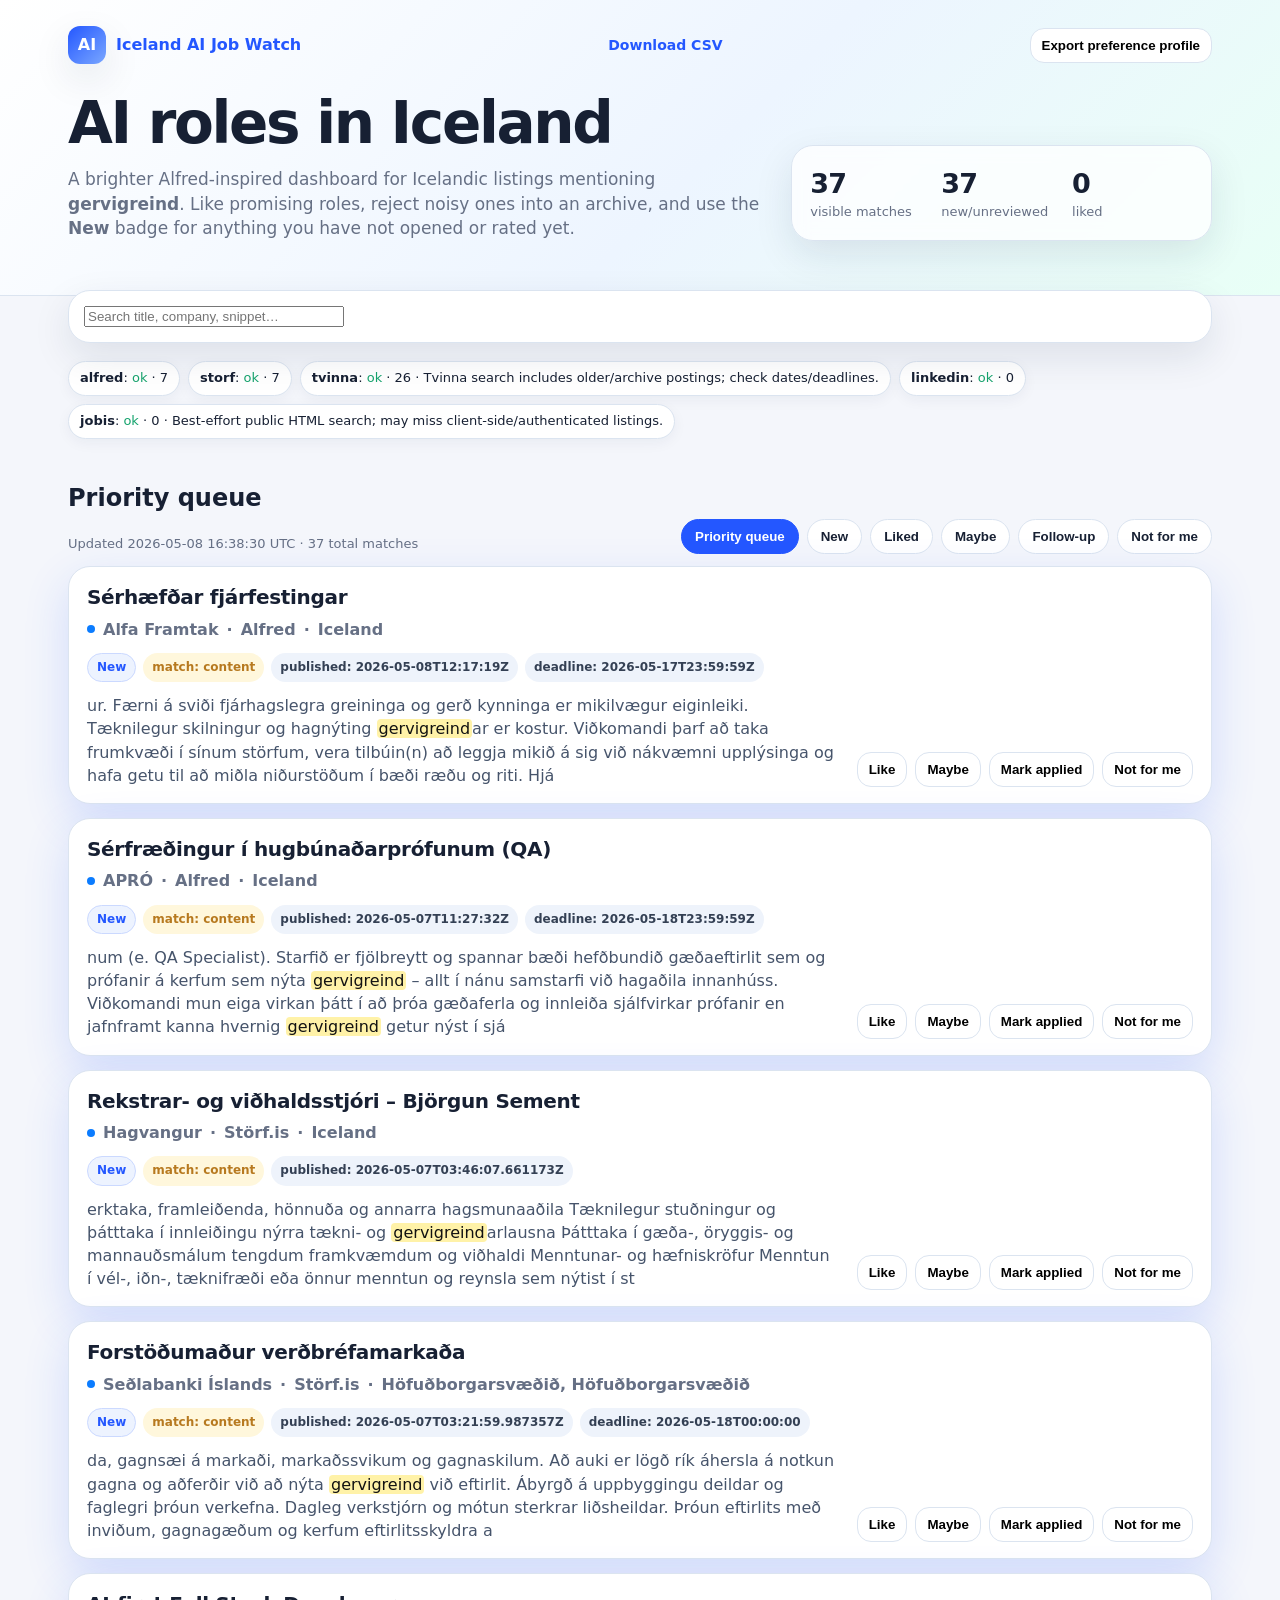
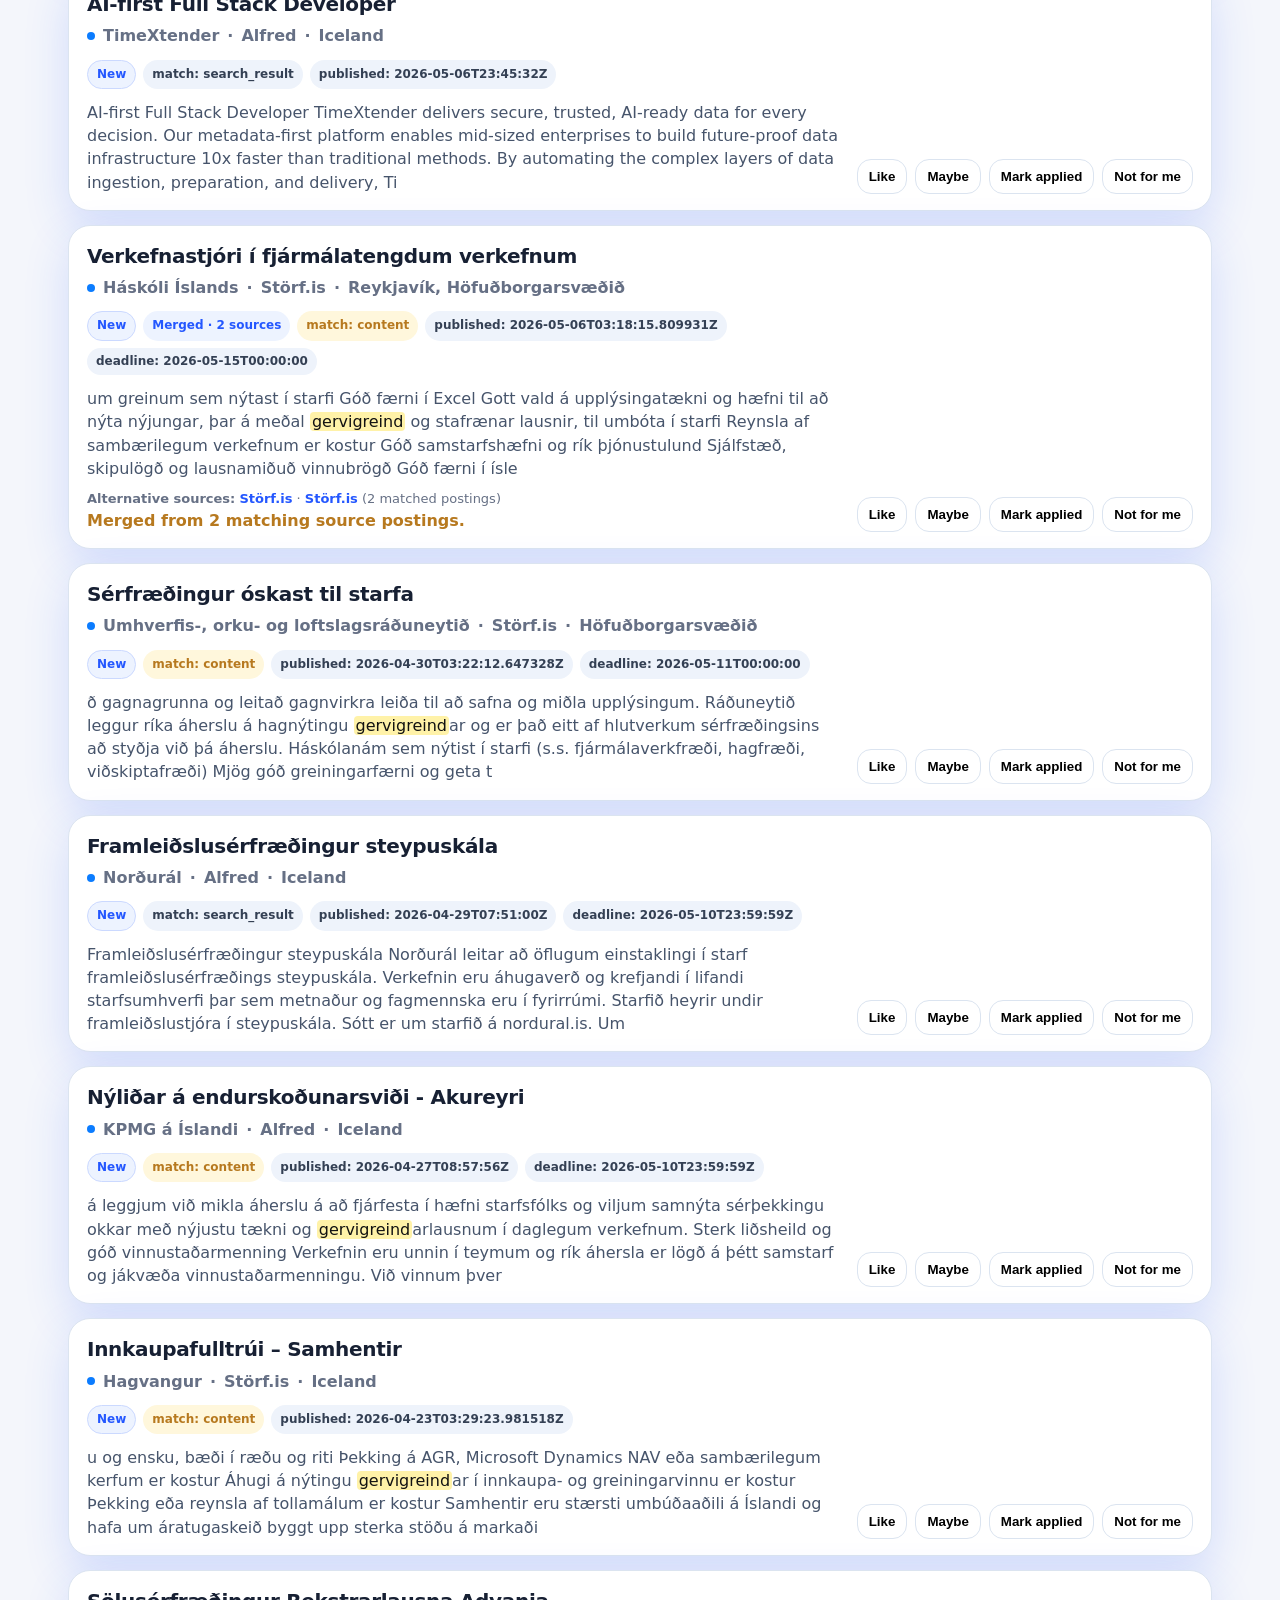
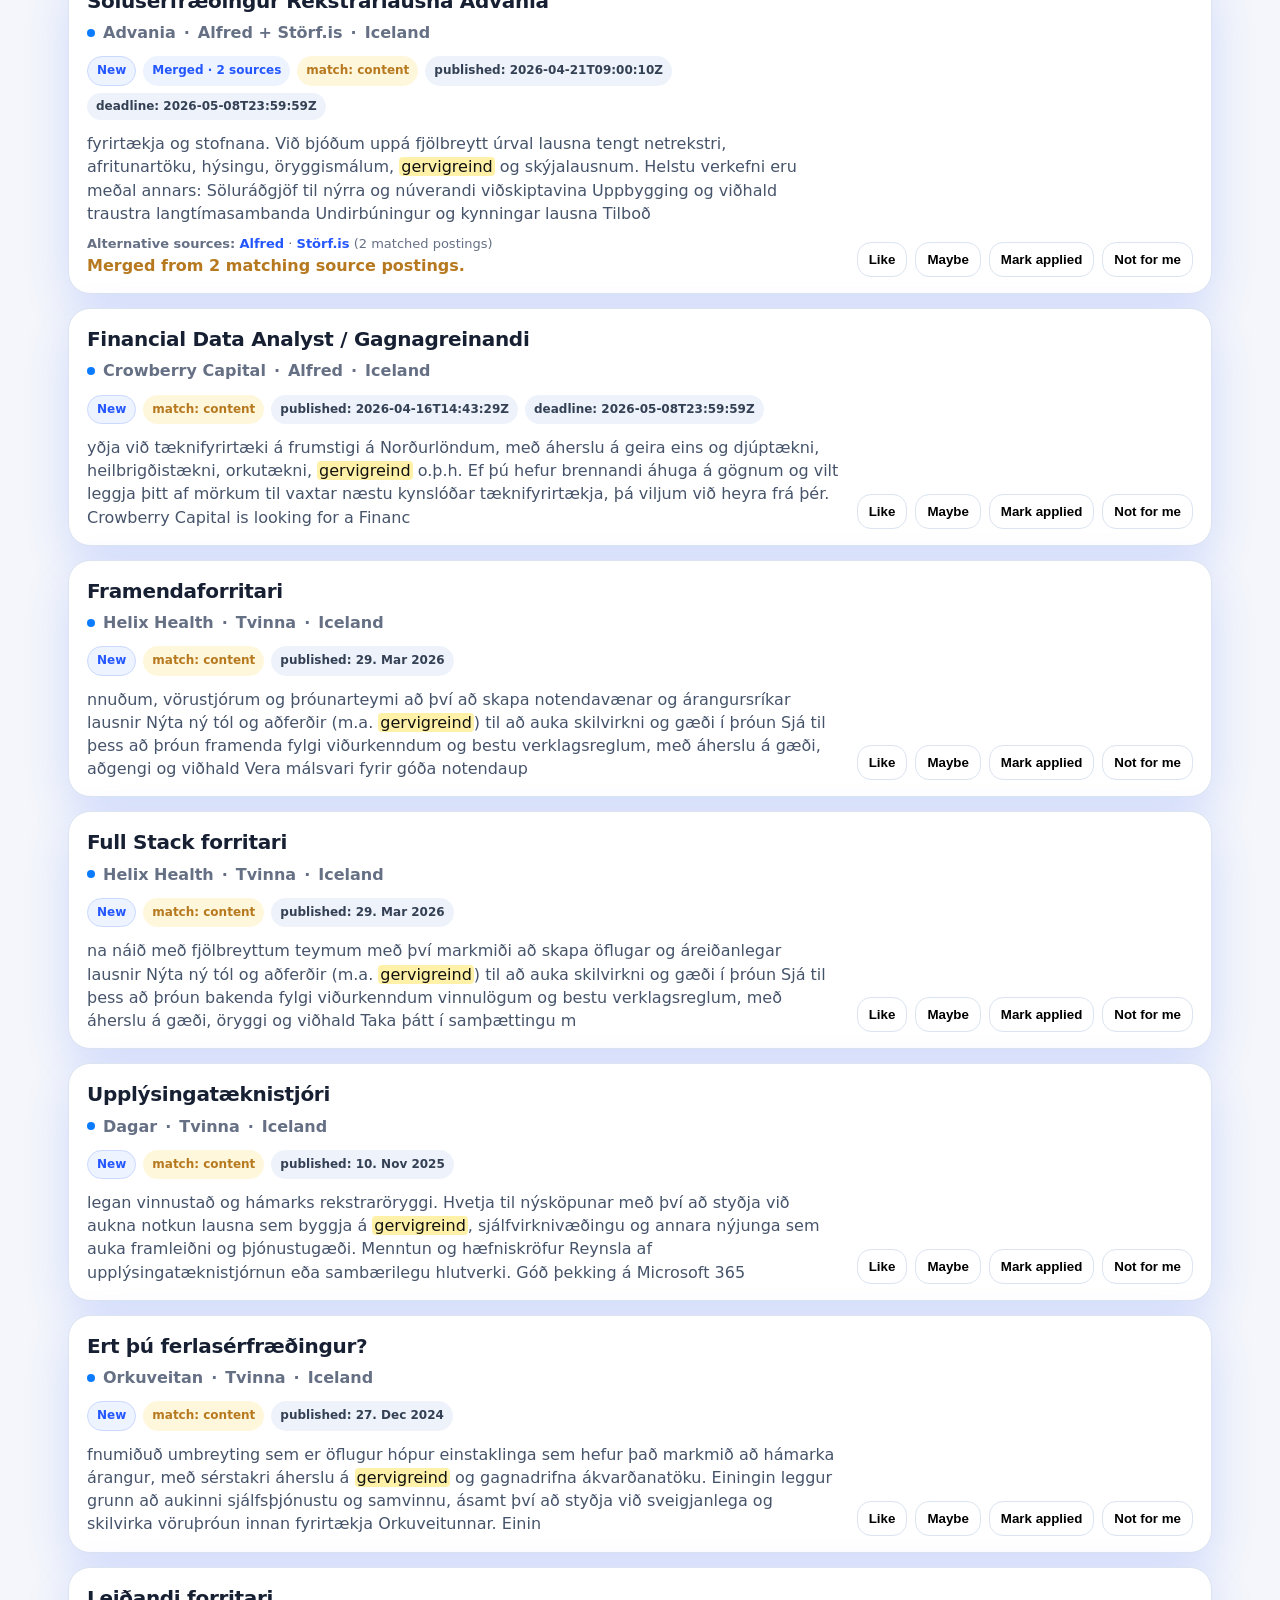
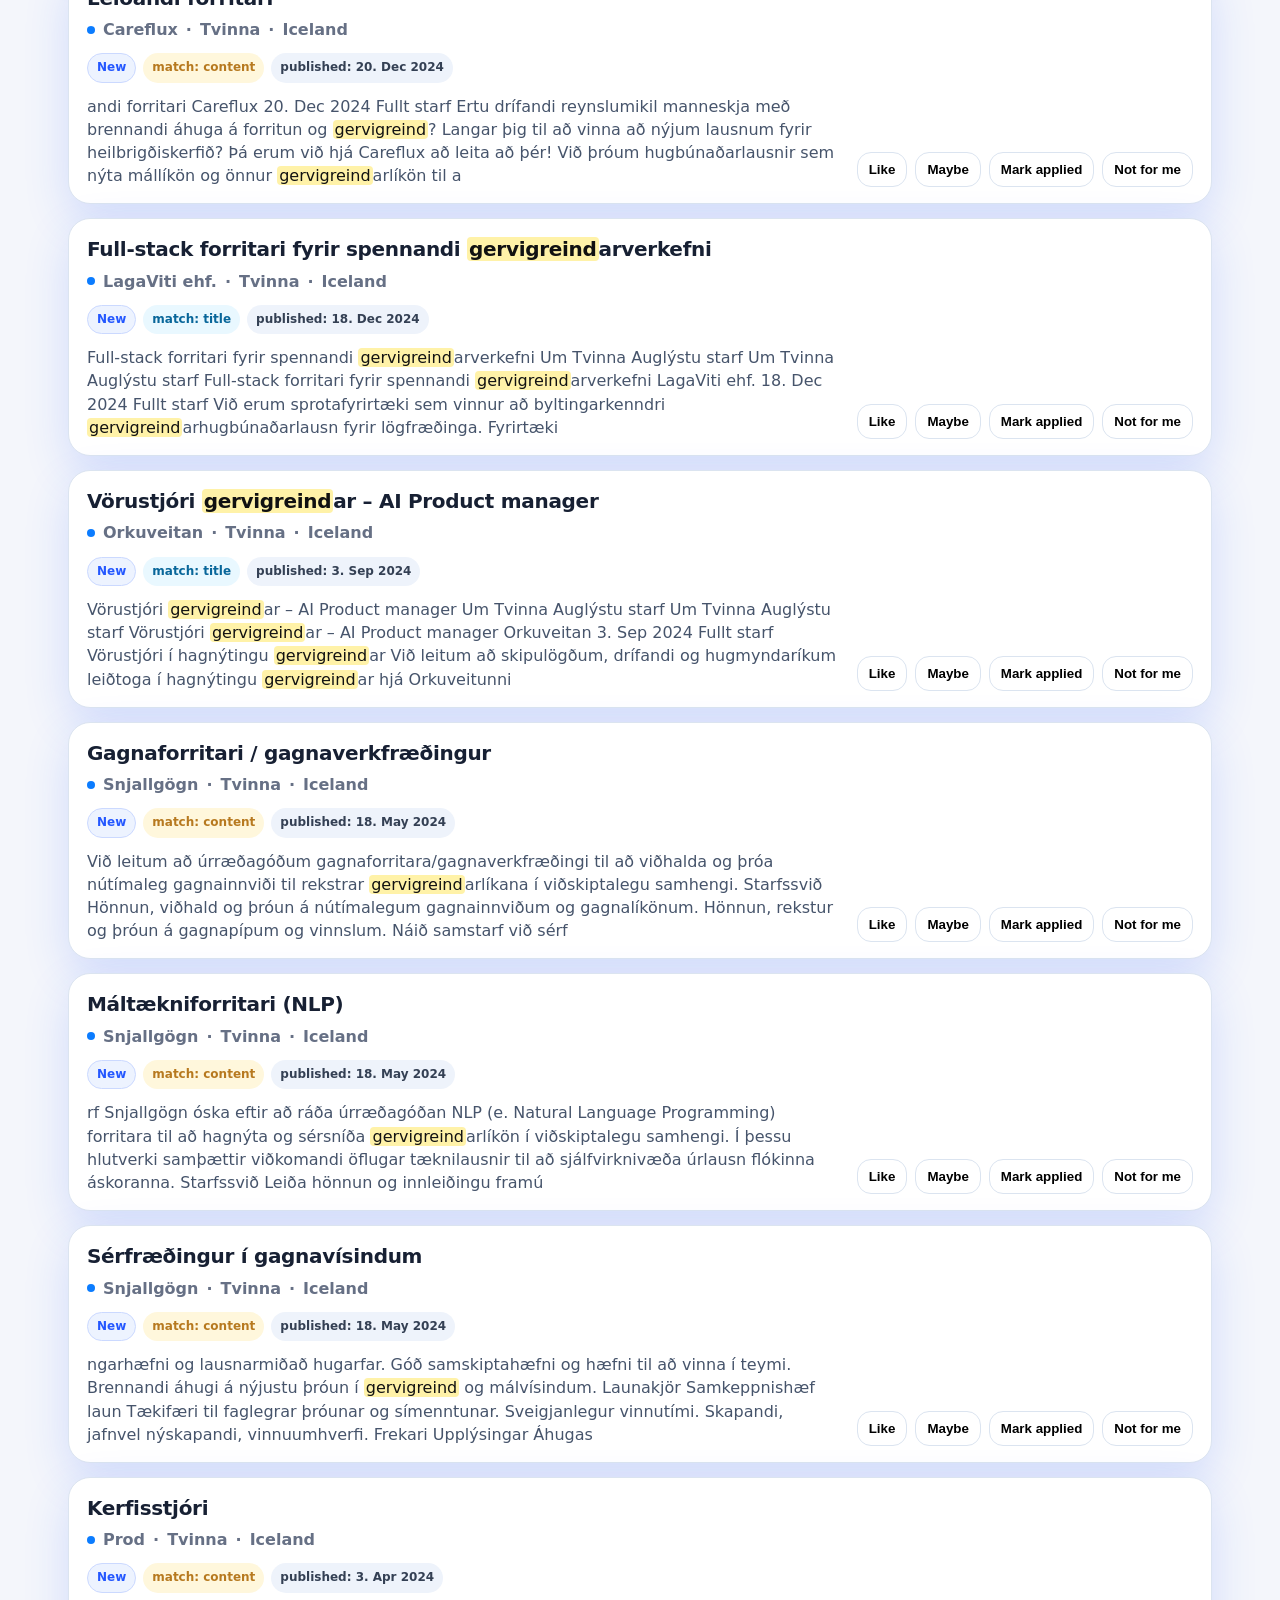
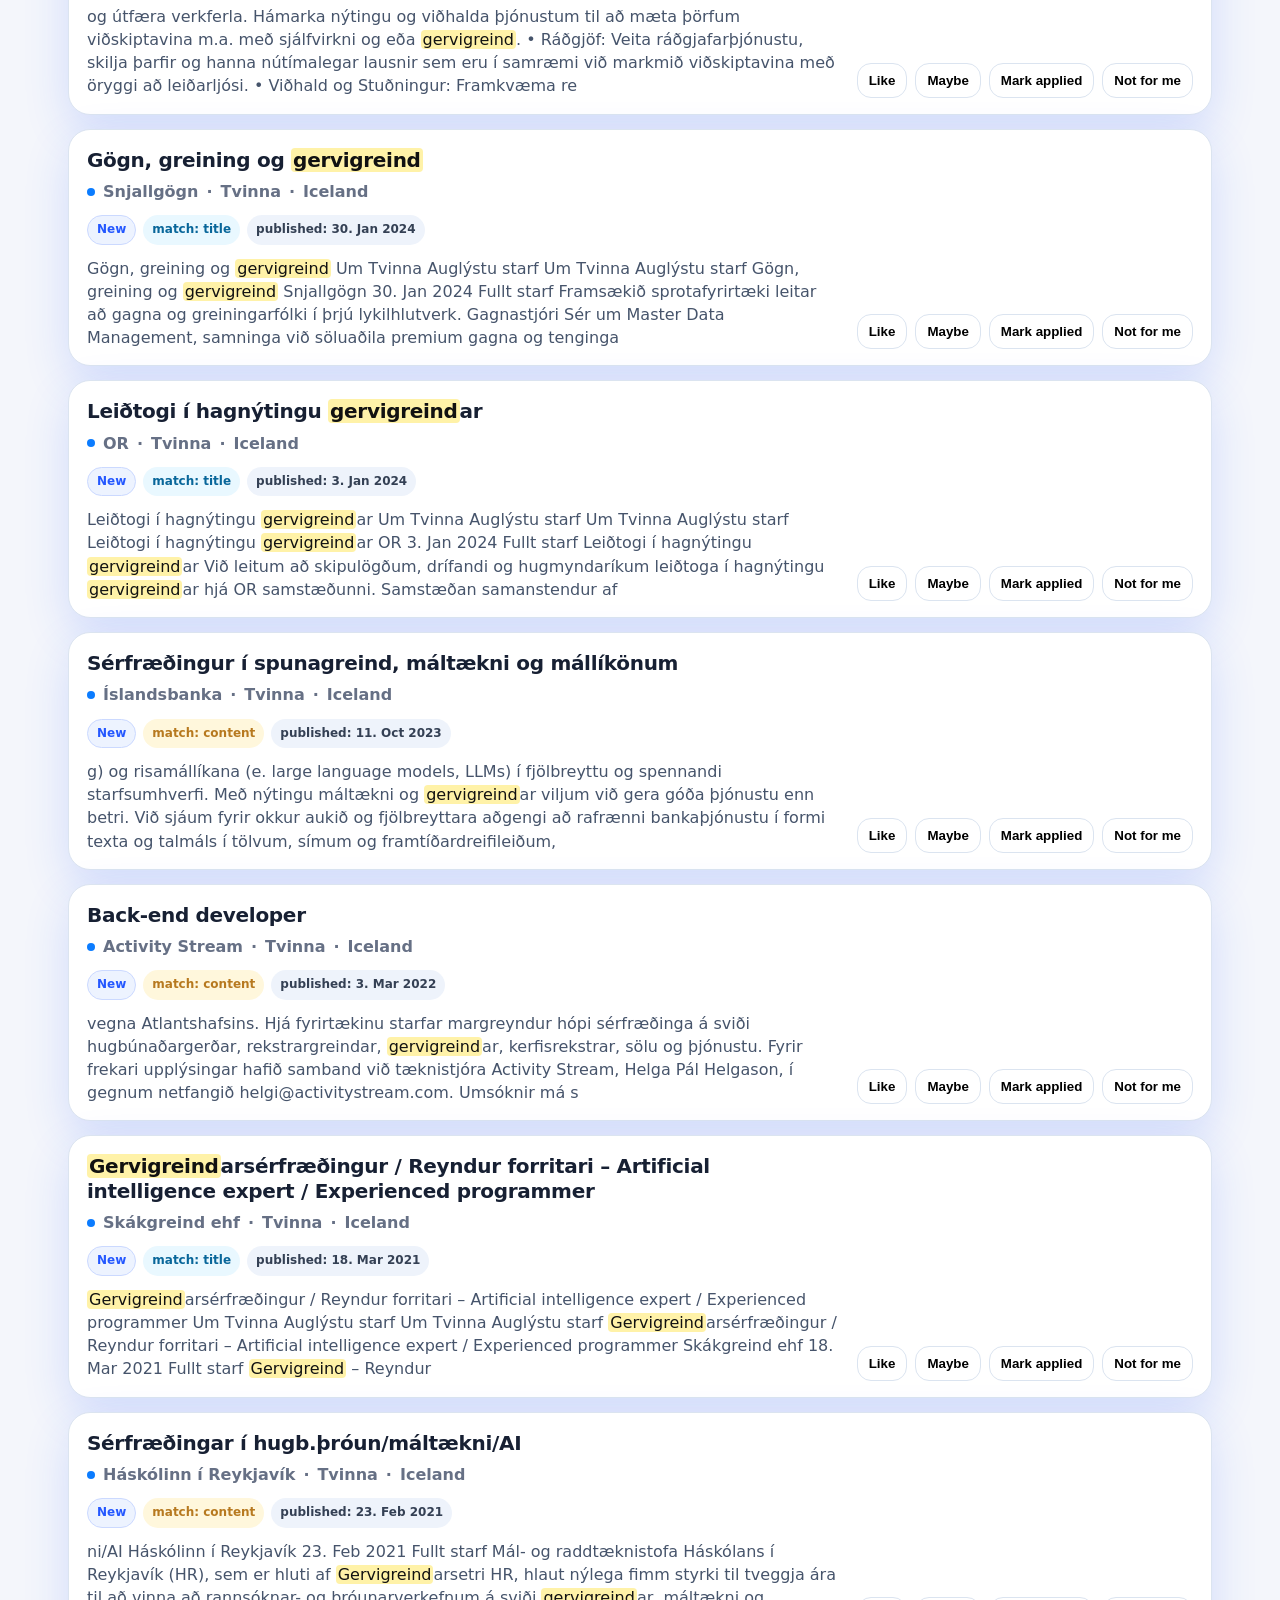
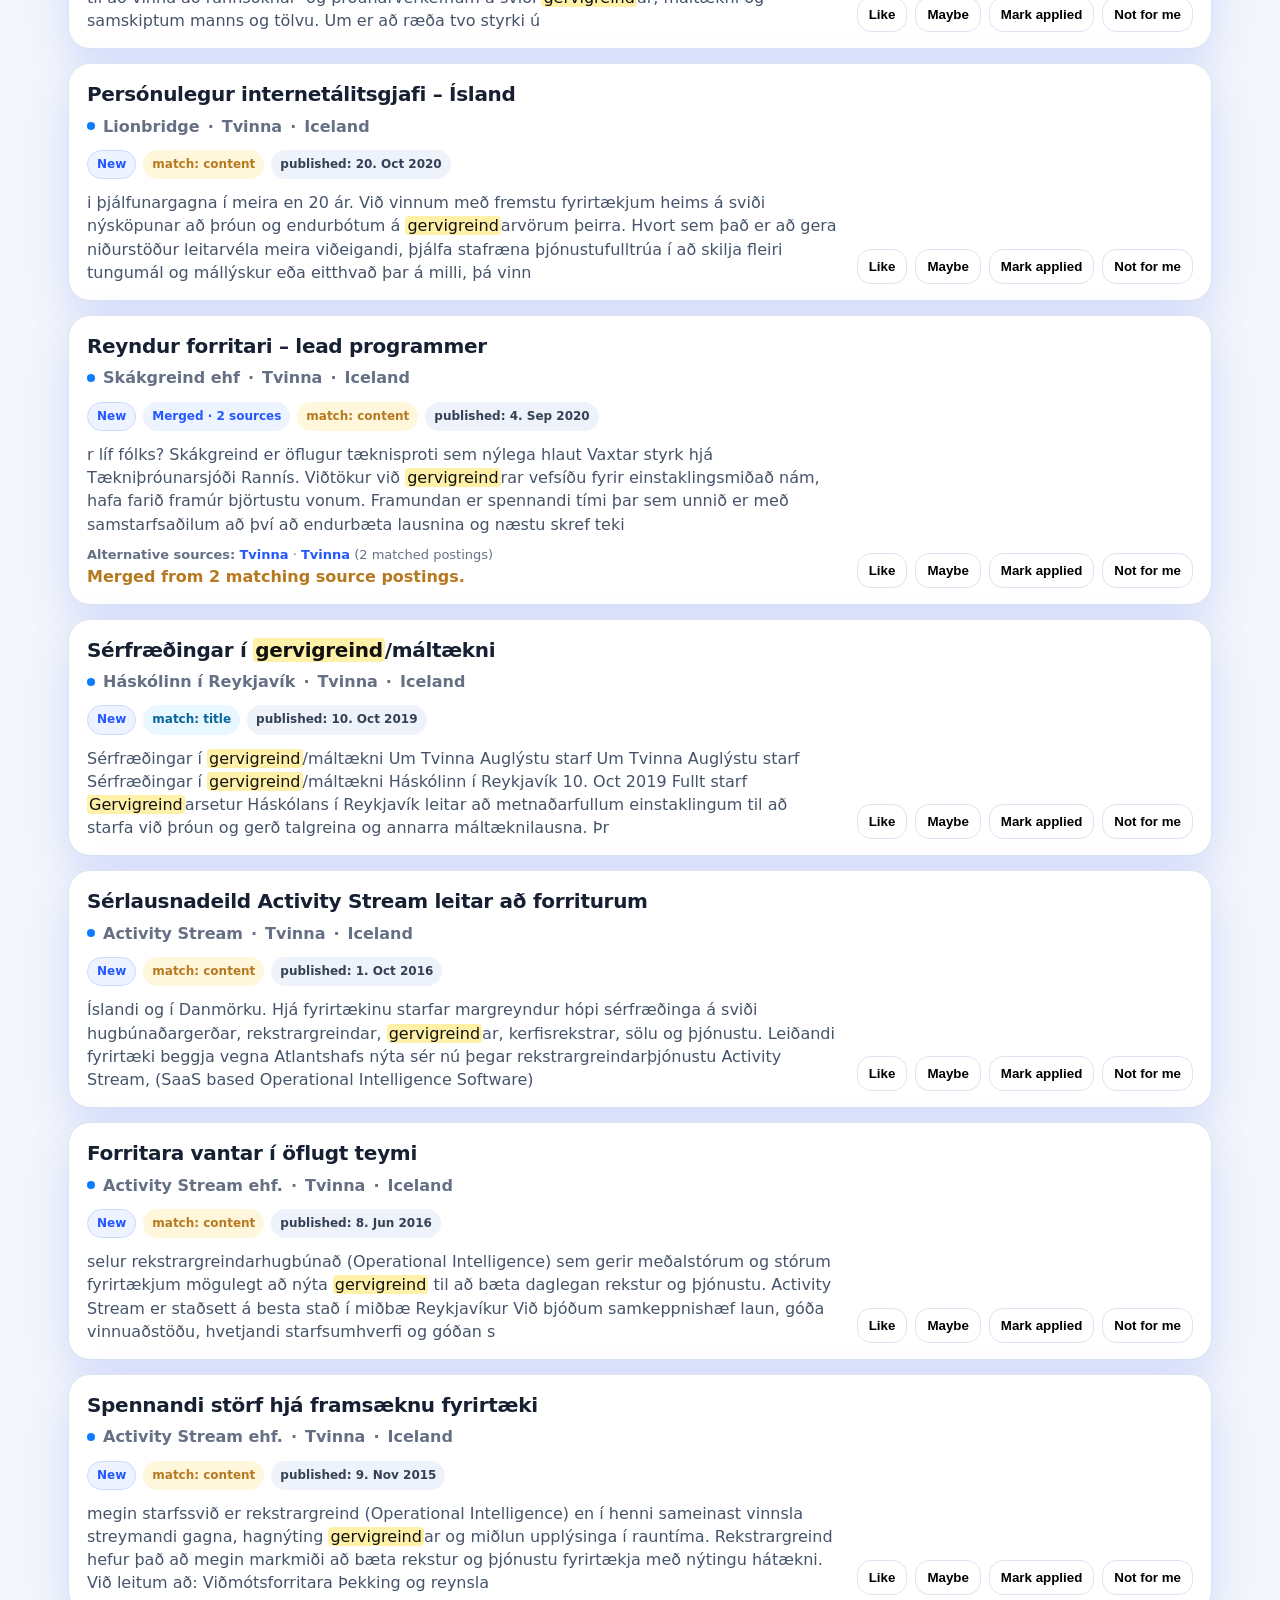
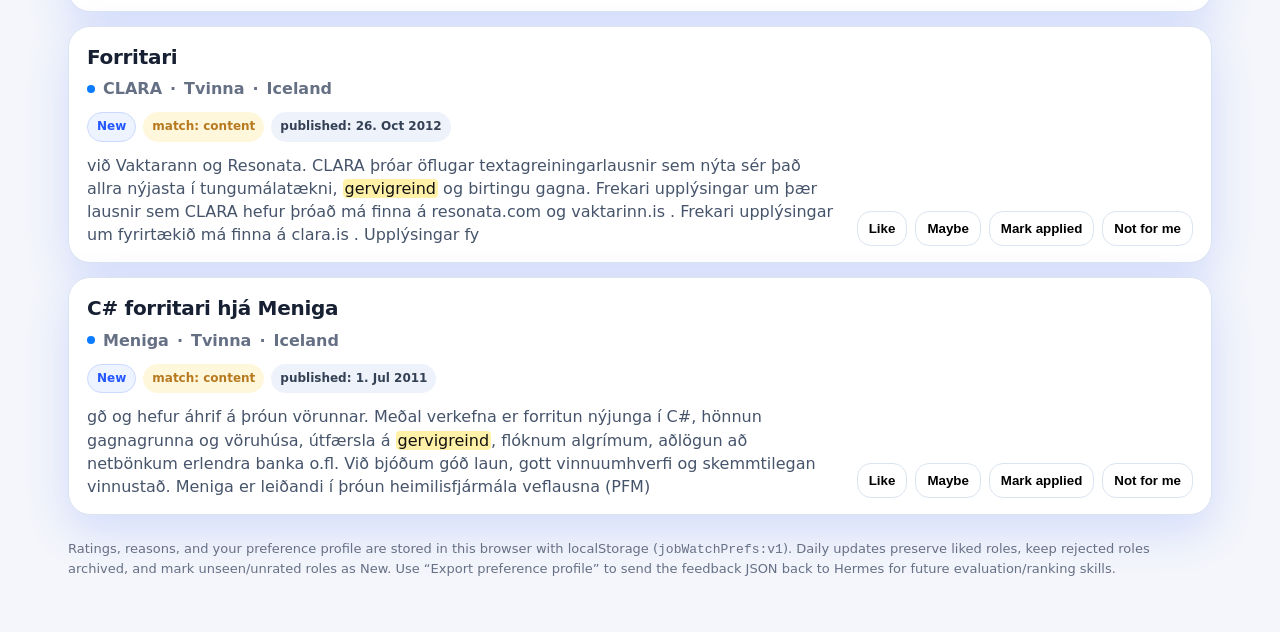
==== commit 5e6f337e: "Publish redesigned mobile job dashboard" ====
--- a/job-watch/index.html
+++ b/job-watch/index.html
@@ -10,7 +10,8 @@
     *{box-sizing:border-box} body{margin:0;background:var(--bg);color:var(--text);font-family:Inter,ui-sans-serif,system-ui,-apple-system,Segoe UI,sans-serif;line-height:1.45}.hero{background:linear-gradient(135deg,#ffffff 0%,#edf5ff 55%,#e8fff6 100%);border-bottom:1px solid var(--line)}.wrap{max-width:1180px;margin:0 auto;padding:26px 18px 54px}.topbar{display:flex;align-items:center;justify-content:space-between;gap:16px;margin-bottom:30px}.brand{display:flex;align-items:center;gap:10px;font-weight:850;color:var(--brand)}.logo{width:38px;height:38px;border-radius:12px;background:linear-gradient(135deg,var(--brand),#7aa7ff);display:grid;place-items:center;color:#fff;font-weight:900;box-shadow:var(--shadow)}h1{font-size:clamp(32px,5vw,58px);line-height:1.02;margin:0 0 14px;letter-spacing:-.04em}.sub{color:var(--muted);font-size:17px;margin:0;max-width:780px}.hero-grid{display:grid;grid-template-columns:1.25fr .75fr;gap:22px;align-items:end}.hero-card{background:rgba(255,255,255,.76);border:1px solid var(--line);border-radius:var(--radius);padding:18px;box-shadow:var(--shadow);backdrop-filter:blur(8px)}.stats{display:grid;grid-template-columns:repeat(3,1fr);gap:10px}.metric{font-size:27px;font-weight:900;letter-spacing:-.03em}.label,.meta{color:var(--muted);font-size:13px}.toolbar-card{margin-top:-32px;background:var(--panel);border:1px solid var(--line);border-radius:var(--radius);padding:15px;box-shadow:var(--shadow);position:sticky;top:10px;z-index:5}.toolbar{display:grid;grid-template-columns:minmax(220px,1fr) 160px 175px 180px auto;gap:10px;align-items:center}.toolbar input,.toolbar select{background:#fff;color:var(--text);border:1px solid var(--line);border-radius:14px;padding:12px 13px;font:inherit}.toolbar input:focus,.toolbar select:focus{outline:3px solid rgba(36,87,255,.16);border-color:var(--brand)}.smalllink{font-size:14px;color:var(--brand);font-weight:700;text-decoration:none;white-space:nowrap}.sources{display:flex;gap:8px;flex-wrap:wrap;margin:18px 0 22px}.pill{border:1px solid var(--line);border-radius:999px;padding:7px 11px;background:#fff;font-size:13px;box-shadow:0 4px 14px rgba(20,35,70,.05)}.ok{color:var(--green)}.err{color:var(--red)}.section-head{display:flex;align-items:end;justify-content:space-between;gap:14px;margin:12px 0}.tabs{display:flex;gap:8px;flex-wrap:wrap}.tab{border:1px solid var(--line);background:#fff;color:var(--text);border-radius:999px;padding:9px 13px;font-weight:800;cursor:pointer}.tab.active{background:var(--brand);border-color:var(--brand);color:#fff}.jobs{display:grid;gap:14px}.job-card{display:grid;grid-template-columns:1fr auto;gap:18px;background:var(--panel);border:1px solid var(--line);border-radius:var(--radius);padding:18px 18px 16px;box-shadow:var(--shadow);transition:transform .12s ease,box-shadow .12s ease,border-color .12s ease}.job-card:hover{transform:translateY(-2px);box-shadow:0 18px 44px rgba(20,35,70,.14);border-color:#c9d7ef}.job-card.liked{border-color:#9ee8c5;background:linear-gradient(90deg,#fff 0,#f2fff8 100%)}.job-card.rejected{opacity:.72;background:#fbfcff}.job-card.is-new{box-shadow:0 16px 46px rgba(36,87,255,.16)}.job-card h3{margin:0 0 8px;font-size:20px;line-height:1.22;letter-spacing:-.015em}.job-card h3 a{color:var(--text);text-decoration:none}.job-card h3 a:hover{color:var(--brand);text-decoration:underline}.company-row{display:flex;gap:8px;align-items:center;flex-wrap:wrap;color:var(--muted);font-weight:600}.source-dot{width:8px;height:8px;border-radius:50%;background:var(--brand2);display:inline-block}.badges{display:flex;flex-wrap:wrap;gap:7px;margin:12px 0}.badge{display:inline-flex;align-items:center;gap:5px;border-radius:999px;padding:5px 9px;background:var(--soft);color:#344054;font-size:12px;font-weight:800}.badge.title{background:#e9f8ff;color:#08669a}.badge.content{background:var(--amber-bg);color:var(--amber)}.badge.new{background:#edf3ff;color:var(--brand);border:1px solid #cbd9ff}.badge.liked{background:var(--green-bg);color:var(--green)}.badge.rejected{background:var(--red-bg);color:var(--red)}.badge.maybe{background:#fff7dc;color:var(--amber)}.badge.applied{background:#eef3fb;color:#475467}.action.maybe.active{background:var(--amber-bg);color:var(--amber);border-color:#ffe49a}.action.applied.active{background:#eef3fb;color:#475467;border-color:#cdd7e6}.snippet{margin:8px 0 0;color:#46546b}.note{color:var(--amber);font-weight:700}.actions{display:flex;gap:8px;align-items:start}.action{border:1px solid var(--line);background:#fff;border-radius:14px;padding:9px 11px;font-weight:850;cursor:pointer;white-space:nowrap}.action:hover{border-color:var(--brand);color:var(--brand)}.action.like.active{background:var(--green-bg);color:var(--green);border-color:#9ee8c5}.action.reject.active{background:var(--red-bg);color:var(--red);border-color:#ffc2c2}.feedback-reason{margin-top:10px;border-left:4px solid var(--line);padding:8px 10px;background:#f8fbff;border-radius:10px;color:#344054;font-size:13px}.archive-note{background:#fff7dc;border:1px solid #ffe49a;border-radius:16px;padding:12px 14px;color:#6f4e00;margin-bottom:14px}.footer{margin-top:25px;color:var(--muted);font-size:13px}mark{background:#fff2a8;color:#111;border-radius:4px;padding:0 2px}@media(max-width:820px){.hero-grid{grid-template-columns:1fr}.toolbar{grid-template-columns:1fr 1fr}.toolbar input{grid-column:1/-1}.job-card{grid-template-columns:1fr}.actions{justify-content:flex-start;flex-wrap:wrap}.stats{grid-template-columns:1fr 1fr 1fr}}@media(max-width:520px){.toolbar{grid-template-columns:1fr}.stats{grid-template-columns:1fr}.topbar{align-items:flex-start;flex-direction:column}}
   </style>
   <style>
-    .actions{align-items:flex-end}.feedback-box{width:260px;margin-top:10px;padding:12px;border:1px solid var(--line);border-radius:16px;background:#fff;box-shadow:0 8px 20px rgba(20,35,70,.08);text-align:left}.feedback-box label{display:block;font-size:13px;font-weight:800;color:var(--text);margin-bottom:7px}.feedback-box label span,.feedback-help{font-size:12px;color:var(--muted);font-weight:500}.feedback-box textarea{width:100%;resize:vertical;border:1px solid var(--line);border-radius:12px;padding:10px;font:inherit;min-height:72px}.feedback-box textarea:focus{outline:3px solid rgba(36,87,255,.16);border-color:var(--brand)}.feedback-actions{display:flex;gap:8px;flex-wrap:wrap;margin-top:9px}.source-links{margin-top:10px;font-size:13px;color:var(--muted)}.source-links a{color:var(--brand);font-weight:800;text-decoration:none}.source-links a:hover{text-decoration:underline}.badge.merged{background:#edf3ff;color:#2457ff}.job-card.urgent-deadline{border-color:#ff9b57;background:linear-gradient(90deg,#fff 0,#fff7ed 100%);box-shadow:0 18px 46px rgba(214,69,69,.18)}.badge.urgent{background:#d64545;color:#fff;border:1px solid #b83232}.mobile-filter-toggle{display:none;width:100%;justify-content:space-between;align-items:center;border:1px solid var(--line);background:#fff;border-radius:14px;padding:11px 13px;font-weight:900;color:var(--text)}@media(max-width:640px){.wrap{padding:16px 12px 34px}.hero-grid{gap:12px}.topbar{gap:10px;margin-bottom:16px}.hero-card{display:none}h1{font-size:34px}.sub{font-size:14px}.toolbar-card{margin-top:-16px;top:0;padding:10px;border-radius:16px;max-height:70vh;overflow:auto}.mobile-filter-toggle{display:flex}.toolbar{display:flex;flex-direction:column;gap:8px;margin-top:8px}.toolbar input,.toolbar select,.toolbar .smalllink,.toolbar button{width:100%}.toolbar-card.toolbar-collapsed .toolbar{display:none}.toolbar-card.toolbar-collapsed{max-height:58px;overflow:hidden}.sources{max-height:54px;overflow:auto;margin:10px 0}.section-head{align-items:flex-start;flex-direction:column}.tabs{display:flex;overflow-x:auto;flex-wrap:nowrap;width:100%;padding-bottom:4px}.tab{white-space:nowrap}.job-card{padding:14px;gap:12px}.actions{align-items:stretch}.actions .action{flex:1 1 45%;padding:10px 8px}.feedback-box{width:100%}.badges{gap:5px}.badge{font-size:11px}}
+    .actions{align-items:flex-end}.feedback-box{width:260px;margin-top:10px;padding:12px;border:1px solid var(--line);border-radius:16px;background:#fff;box-shadow:0 8px 20px rgba(20,35,70,.08);text-align:left}.feedback-box label{display:block;font-size:13px;font-weight:800;color:var(--text);margin-bottom:7px}.feedback-box label span,.feedback-help{font-size:12px;color:var(--muted);font-weight:500}.feedback-box textarea{width:100%;resize:vertical;border:1px solid var(--line);border-radius:12px;padding:10px;font:inherit;min-height:72px}.feedback-box textarea:focus{outline:3px solid rgba(36,87,255,.16);border-color:var(--brand)}.feedback-actions{display:flex;gap:8px;flex-wrap:wrap;margin-top:9px}.source-links{margin-top:10px;font-size:13px;color:var(--muted)}.source-links a{color:var(--brand);font-weight:800;text-decoration:none}.source-links a:hover{text-decoration:underline}.badge.merged{background:#edf3ff;color:#2457ff}.job-card.urgent-deadline{border-color:#ff9b57;background:linear-gradient(90deg,#fff 0,#fff7ed 100%);box-shadow:0 18px 46px rgba(214,69,69,.18)}.badge.urgent{background:#d64545;color:#fff;border:1px solid #b83232}.mobile-search{display:contents}.filter-details{display:contents}.filter-details summary{display:none}.filter-summary{color:var(--muted);font-weight:700}.toolbar-extra{display:contents}@media(min-width:641px){.toolbar-card{display:grid;grid-template-columns:minmax(260px,1fr) 4fr;gap:10px;align-items:center}.toolbar{display:grid;grid-template-columns:150px 170px 170px 170px auto auto;gap:10px;align-items:center}.mobile-search input{width:100%}}@media(max-width:640px){.wrap{padding:14px 16px 32px}.hero .wrap{padding-bottom:18px}.hero{background:linear-gradient(135deg,#ffffff 0%,#eef7ff 100%)}.topbar{gap:10px;margin-bottom:14px;align-items:center;flex-direction:row;justify-content:space-between}.topbar .smalllink{display:none}.brand{font-size:16px}.logo{width:34px;height:34px;border-radius:10px}.topbar .smalllink{font-size:14px}.topbar .action{display:none}.hero-grid{display:block}.hero-card{display:none}h1{font-size:34px;line-height:1.04;margin:18px 0 8px}.sub{font-size:15px;line-height:1.45}.toolbar-card{margin-top:-10px;top:0;padding:10px;border-radius:18px;max-height:52vh;overflow:auto}.mobile-search{display:block}.mobile-search input{width:100%;font-size:16px;padding:13px 14px;border-radius:14px}.filter-details{display:block;margin-top:8px}.filter-details summary{display:flex;align-items:center;justify-content:space-between;gap:10px;list-style:none;cursor:pointer;border:1px solid var(--line);background:#fff;border-radius:14px;padding:11px 13px;font-weight:900}.filter-details summary::-webkit-details-marker{display:none}.filter-details summary:after{content:'▾';font-size:12px;color:var(--muted);transition:transform .15s ease}.filter-details[open] summary:after{transform:rotate(180deg)}.toolbar{display:flex;flex-direction:column;gap:8px;margin-top:8px}.toolbar input{display:none}.toolbar select,.toolbar .smalllink,.toolbar button{width:100%}.sources{display:flex;gap:8px;overflow-x:auto;flex-wrap:nowrap;margin:10px -16px 12px;padding:0 16px 4px;max-height:none}.pill{white-space:nowrap}.section-head{align-items:flex-start;flex-direction:column;margin-top:16px}.section-head h2{font-size:28px;margin:0 0 4px}.tabs{display:flex;overflow-x:auto;flex-wrap:nowrap;width:calc(100% + 32px);margin-left:-16px;padding:0 16px 6px;scroll-snap-type:x proximity}.tab{white-space:nowrap;scroll-snap-align:start}.job-card{padding:16px;gap:12px;border-radius:20px}.job-card h3{font-size:24px}.company-row{font-size:15px}.actions{align-items:stretch;flex-wrap:wrap}.actions .action{flex:1 1 45%;padding:10px 8px}.feedback-box{width:100%}.badges{gap:6px}.badge{font-size:12px;line-height:1.2}.snippet{max-height:5.8em;overflow:hidden}.footer{font-size:12px}}
+
   </style>
 </head>
 <body>
@@ -19,7 +20,7 @@
     <div class="hero-grid"><div><h1>AI roles in Iceland</h1><p class="sub">A brighter Alfred-inspired dashboard for Icelandic listings mentioning <strong>gervigreind</strong>. Like promising roles, reject noisy ones into an archive, and use the <strong>New</strong> badge for anything you have not opened or rated yet.</p></div><div class="hero-card"><div class="stats"><div><div class="metric" id="count">–</div><div class="label">visible matches</div></div><div><div class="metric" id="newCount">–</div><div class="label">new/unreviewed</div></div><div><div class="metric" id="likedCount">–</div><div class="label">liked</div></div></div></div></div>
   </div></div>
   <main class="wrap">
-    <div class="toolbar-card toolbar-collapsed" id="filterPanel"><button class="mobile-filter-toggle" id="mobileFilterToggle" onclick="toggleMobileFilters()"><span id="mobileFilterLabel">Show filters</span><span aria-hidden="true">▾</span></button><div class="toolbar"><input id="q" placeholder="Search title, company, snippet…"/><select id="src"><option value="">All sources</option></select><select id="match"><option value="">Title + content matches</option><option value="title">Title matches</option><option value="content">Content matches</option><option value="search_result">Search-result matches</option></select><select id="view"><option value="active">Priority queue</option><option value="new">New / unreviewed</option><option value="liked">Liked / interested</option><option value="maybe">Maybe / lower priority</option><option value="applied">Applied / Follow-up</option><option value="archived">Not for me</option><option value="all">All jobs</option></select><select id="ageFilter"><option value="">Any age</option><option value="7">Last 7 days</option><option value="14">Last 14 days</option><option value="30">Last 30 days</option><option value="90">Last 90 days</option></select><a class="smalllink" href="jobs.json">JSON</a><button class="action" onclick="exportFeedback()">Feedback JSON</button></div></div>
+    <div class="toolbar-card" id="filterPanel"><div class="mobile-search" id="mobileSearch"><input id="q" placeholder="Search title, company, snippet…" autocomplete="off"/></div><details class="filter-details"><summary id="mobileFilterToggle"><span>Filters</span><span class="filter-summary" id="filterSummary">Source · match · age</span></summary><div class="toolbar"><select id="src"><option value="">All sources</option></select><select id="match"><option value="">Title + content matches</option><option value="title">Title matches</option><option value="content">Content matches</option><option value="search_result">Search-result matches</option></select><select id="view"><option value="active">Priority queue</option><option value="new">New / unreviewed</option><option value="liked">Liked / interested</option><option value="maybe">Maybe / lower priority</option><option value="applied">Applied / Follow-up</option><option value="archived">Not for me</option><option value="all">All jobs</option></select><select id="ageFilter"><option value="">Any age</option><option value="7">Last 7 days</option><option value="14">Last 14 days</option><option value="30">Last 30 days</option><option value="90">Last 90 days</option></select><a class="smalllink" href="jobs.json">JSON</a><button class="action" onclick="exportFeedback()">Feedback JSON</button></div></details></div>
     <div class="sources" id="sourceStatus"></div>
     <div class="section-head"><div><h2 id="sectionTitle">Matches</h2><div class="label" id="updated">Updated –</div></div><div class="tabs"><button class="tab active" data-view="active">Priority queue</button><button class="tab" data-view="new">New</button><button class="tab" data-view="liked">Liked</button><button class="tab" data-view="maybe">Maybe</button><button class="tab" data-view="applied">Follow-up</button><button class="tab" data-view="archived">Not for me</button></div></div>
     <div id="archiveNote"></div>
@@ -103,7 +104,6 @@
   const a=document.createElement('a'); a.href=URL.createObjectURL(blob); a.download='job-watch-feedback.json'; a.click(); URL.revokeObjectURL(a.href);
 }
 async function load(){DATA=await fetch('jobs.json?'+Date.now()).then(r=>r.json()); render();}
-function toggleMobileFilters(){const panel=document.getElementById('filterPanel'); const collapsed=panel.classList.toggle('toolbar-collapsed'); document.getElementById('mobileFilterLabel').textContent=collapsed?'Show filters':'Hide filters';}
 function setView(view){document.getElementById('view').value=view; document.querySelectorAll('.tab').forEach(b=>b.classList.toggle('active',b.dataset.view===view)); render();}
 function render(){
   const all=DATA.jobs||[];
@@ -117,6 +117,10 @@
   const srcSel=document.getElementById('src'); if(srcSel.options.length===1){[...new Set(all.map(j=>j.source))].sort().forEach(s=>{let o=document.createElement('option');o.value=s;o.textContent=s;srcSel.appendChild(o)})}
   document.getElementById('sourceStatus').innerHTML=(DATA.sources||[]).map(s=>`<span class="pill"><b>${esc(s.source)}</b>: <span class="${s.ok?'ok':'err'}">${s.ok?'ok':'error'}</span> · ${s.count||0}${s.note?` · ${esc(s.note)}`:''}</span>`).join('');
   const q=document.getElementById('q').value.toLowerCase(), src=srcSel.value, mt=document.getElementById('match').value;
+  const ageLabel=document.getElementById('ageFilter').selectedOptions[0]?.textContent||'Any age';
+  const matchLabel=document.getElementById('match').selectedOptions[0]?.textContent||'Title + content matches';
+  const sourceLabel=src||'All sources';
+  document.getElementById('filterSummary').textContent=`${sourceLabel} · ${matchLabel.replace(' matches','')} · ${ageLabel}`;
   document.querySelectorAll('.tab').forEach(b=>b.classList.toggle('active',b.dataset.view===view));
   document.getElementById('sectionTitle').textContent={active:'Priority queue',liked:'Liked / interested roles',maybe:'Maybe / lower-priority roles',applied:'Applied / Follow-up list',new:'New / unreviewed roles',archived:'Not for me archive',all:'All roles'}[view]||'Matches';
   document.getElementById('archiveNote').innerHTML=view==='archived'?'<div class="archive-note">Not for me: rejected roles are archived here, not permanently deleted. Use Clear to bring one back.</div>':view==='applied'?'<div class="archive-note">Follow-up: roles you have applied to or moved out of the main queue to attend to later.</div>':'';
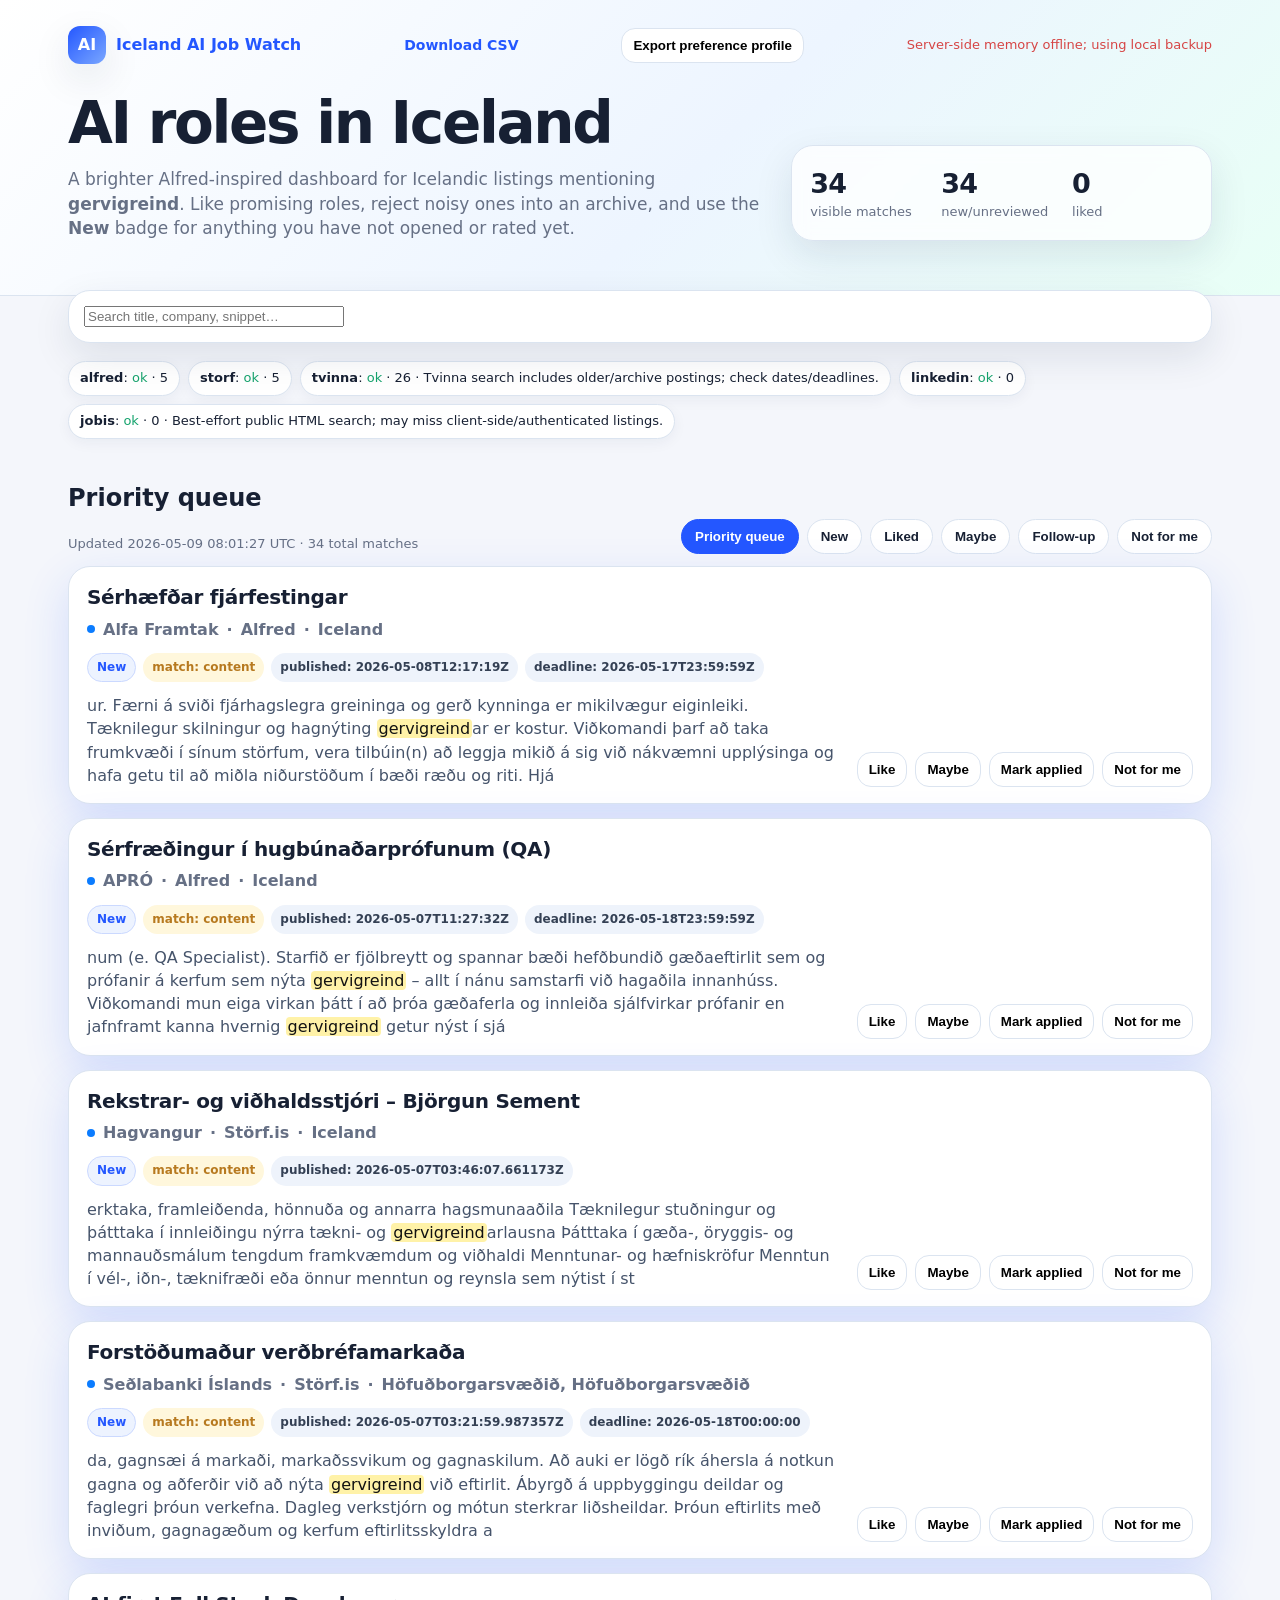
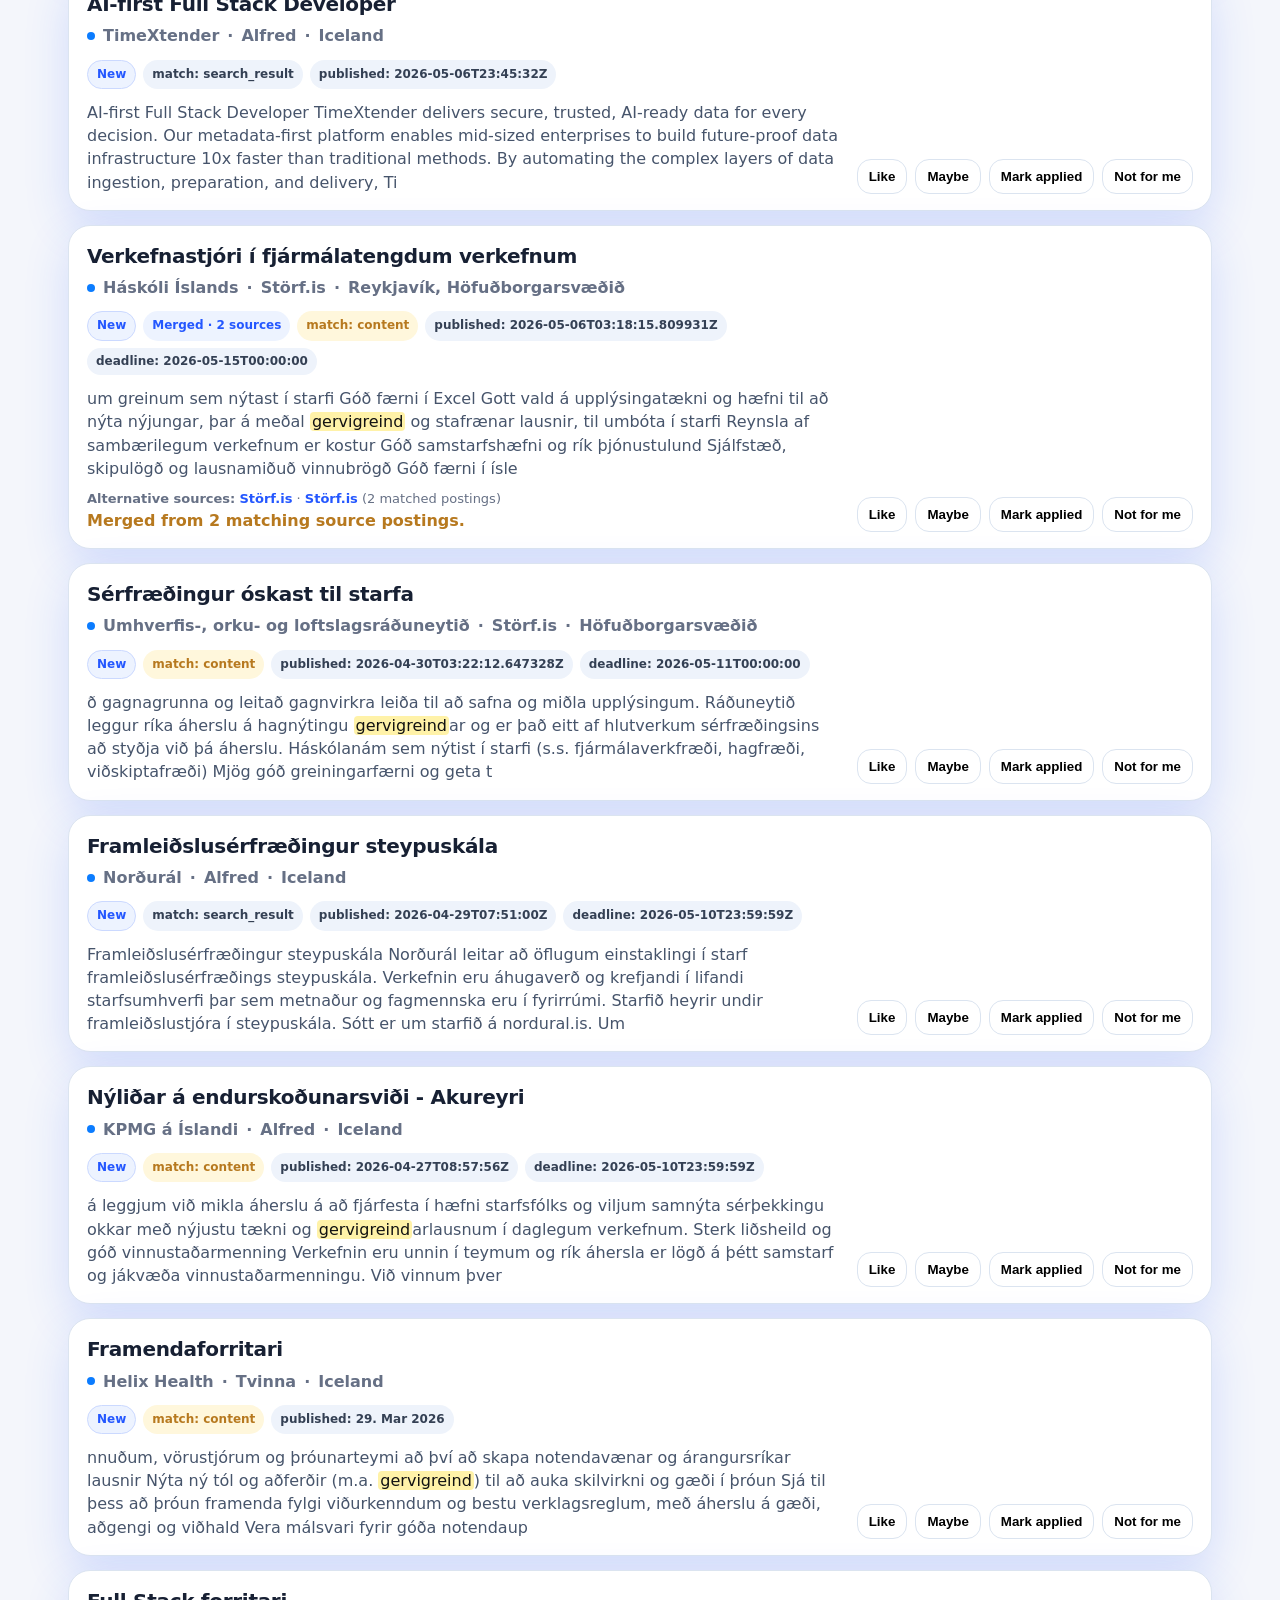
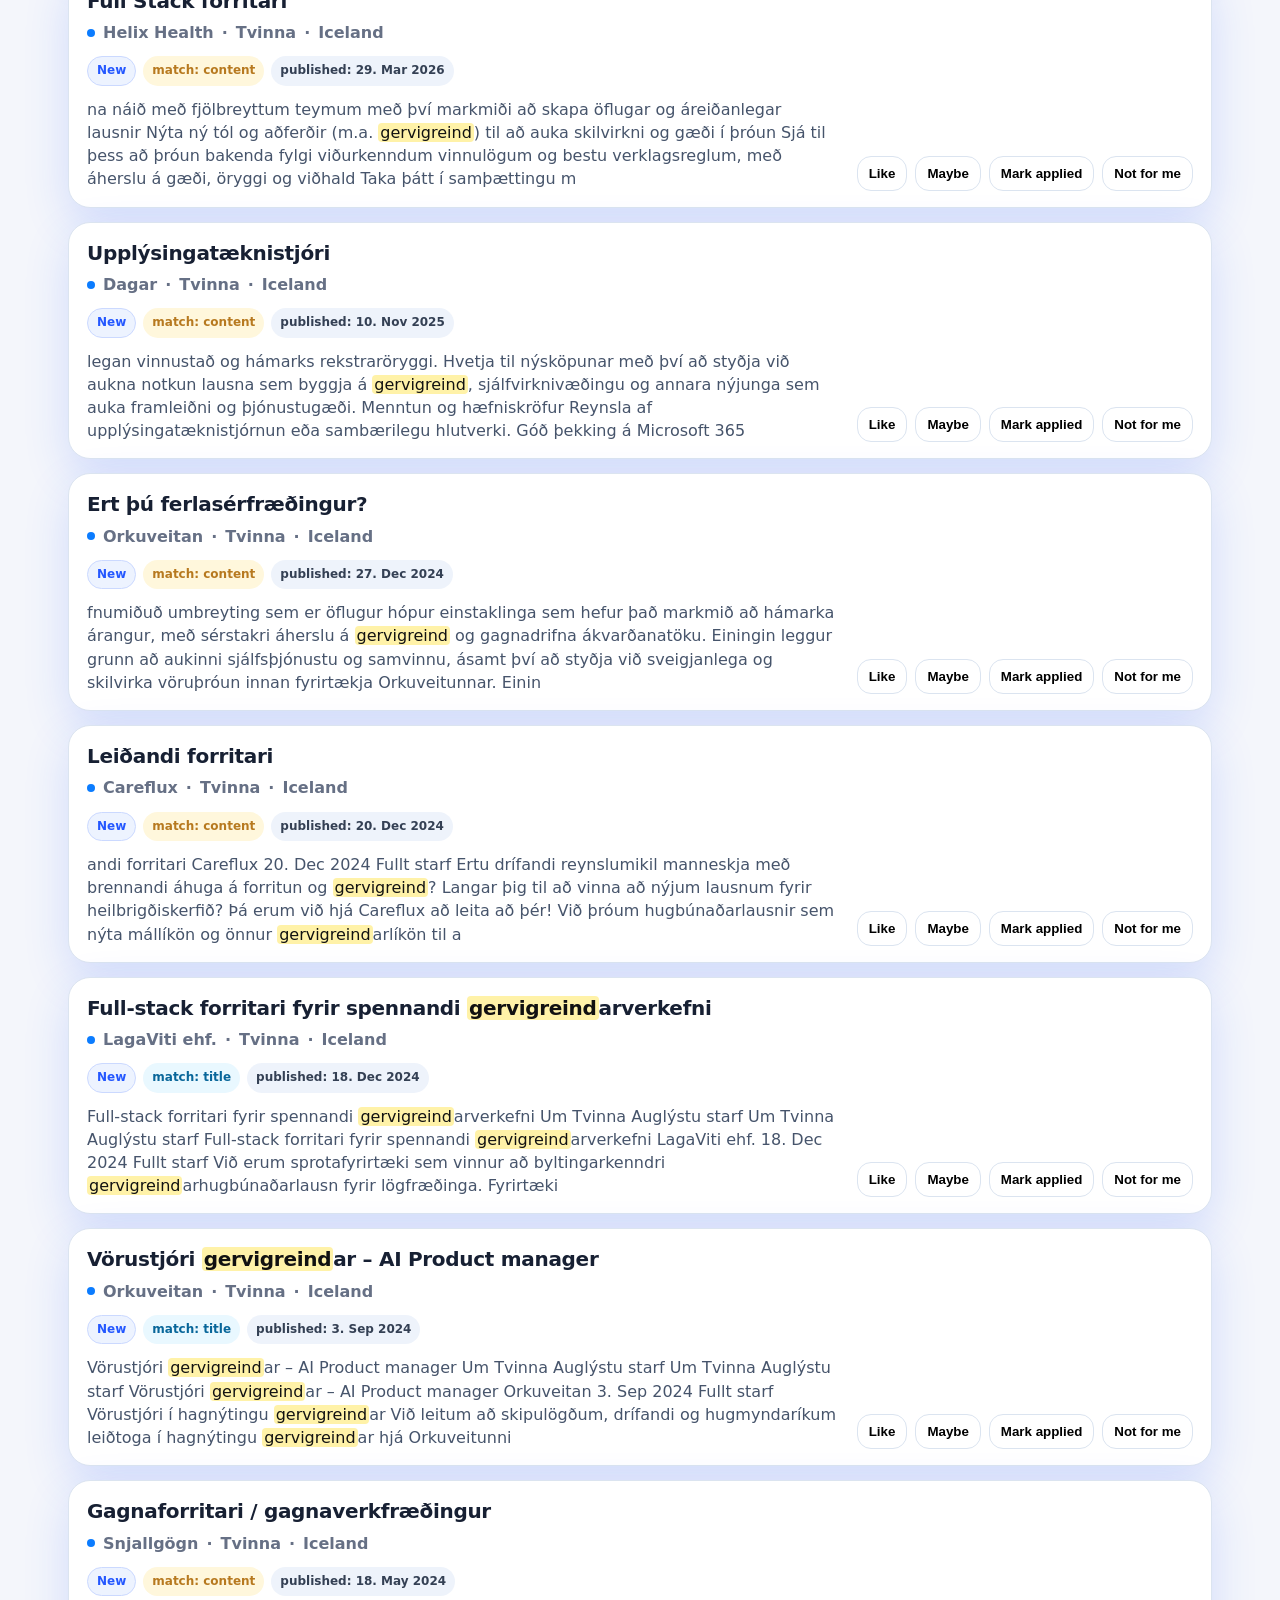
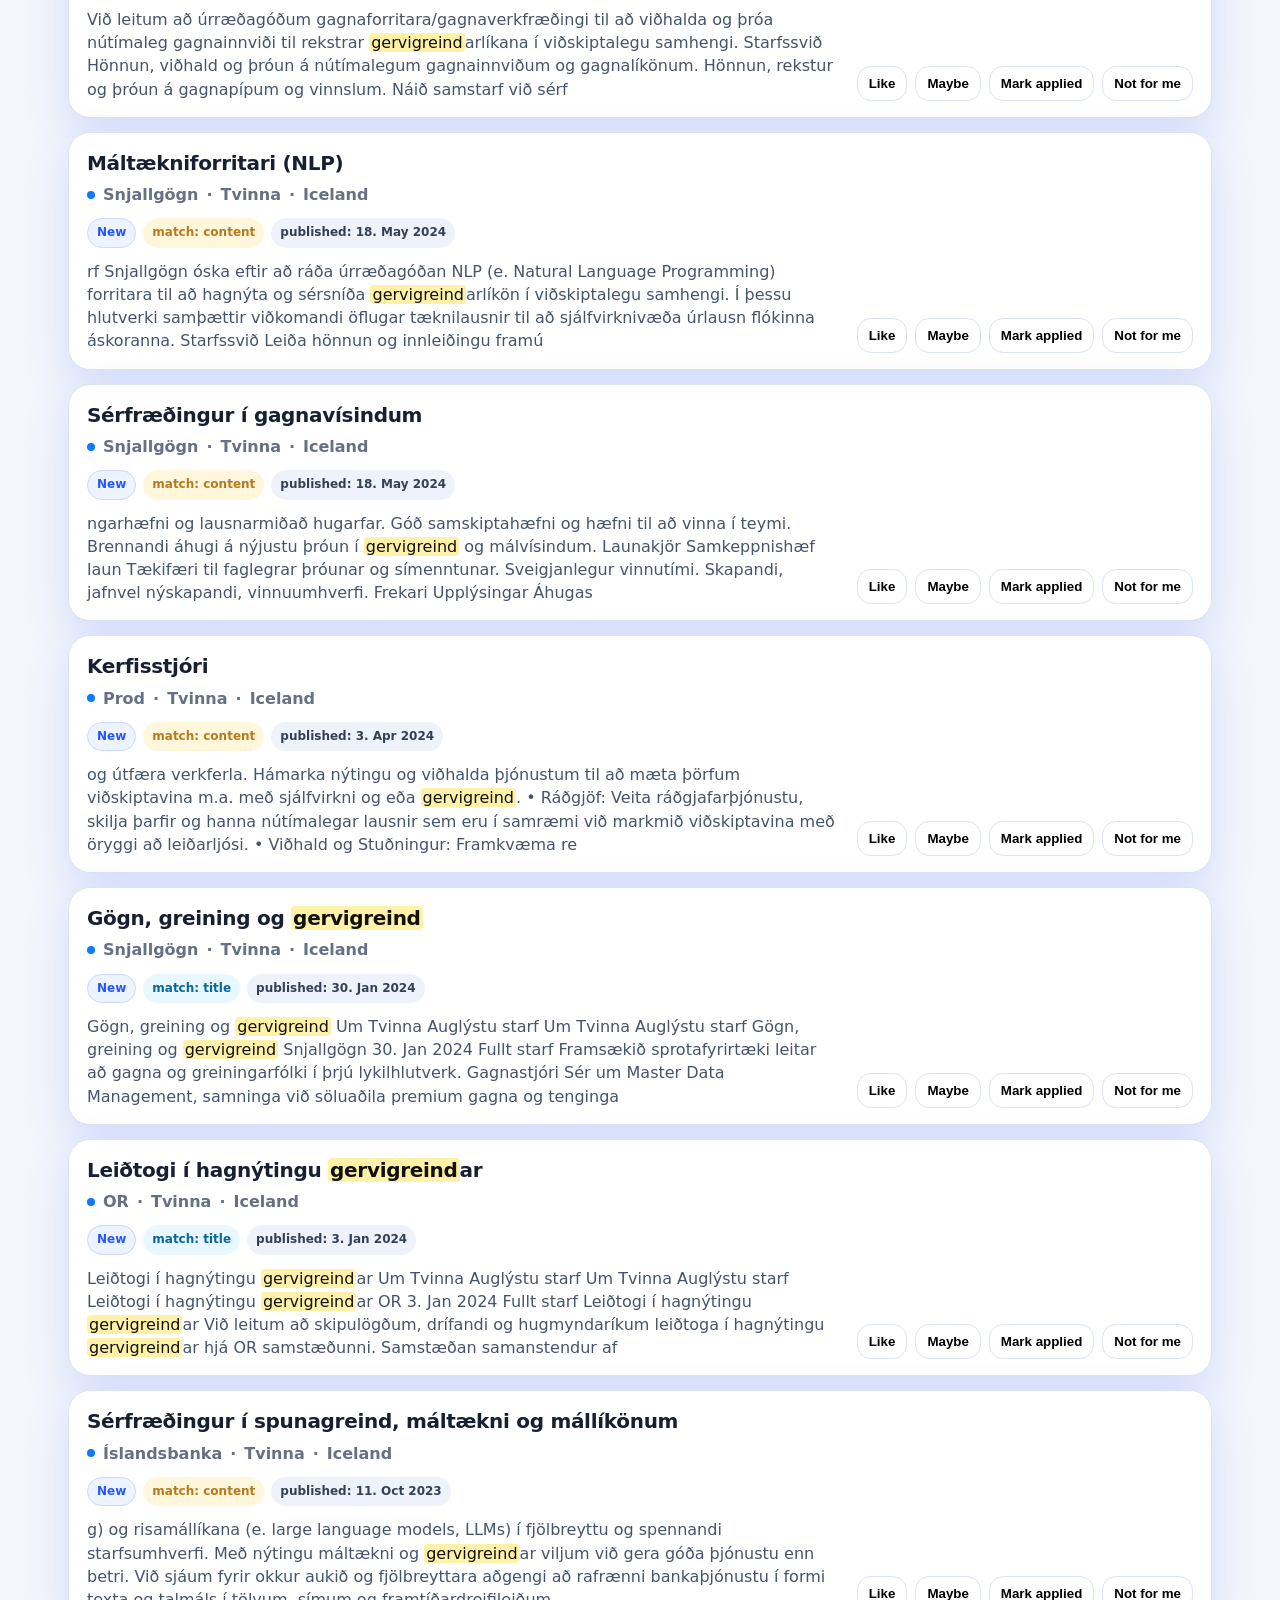
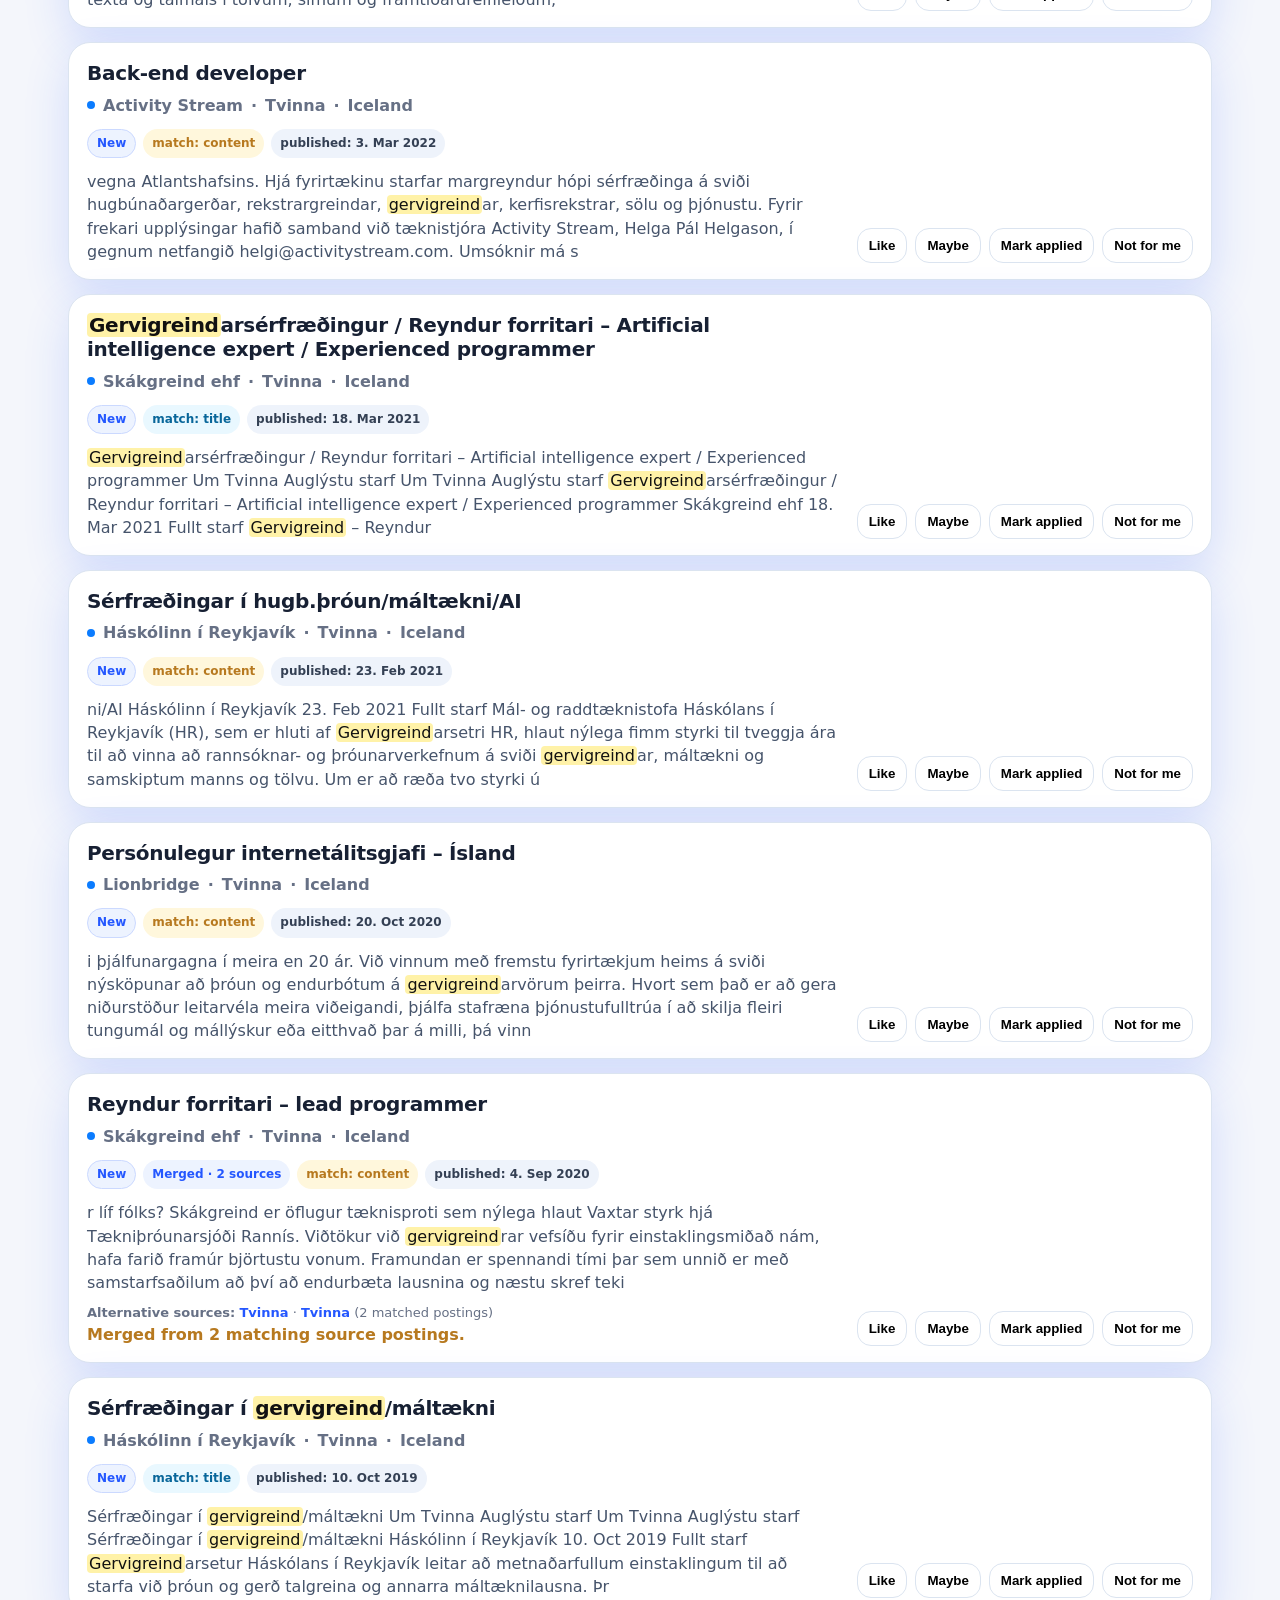
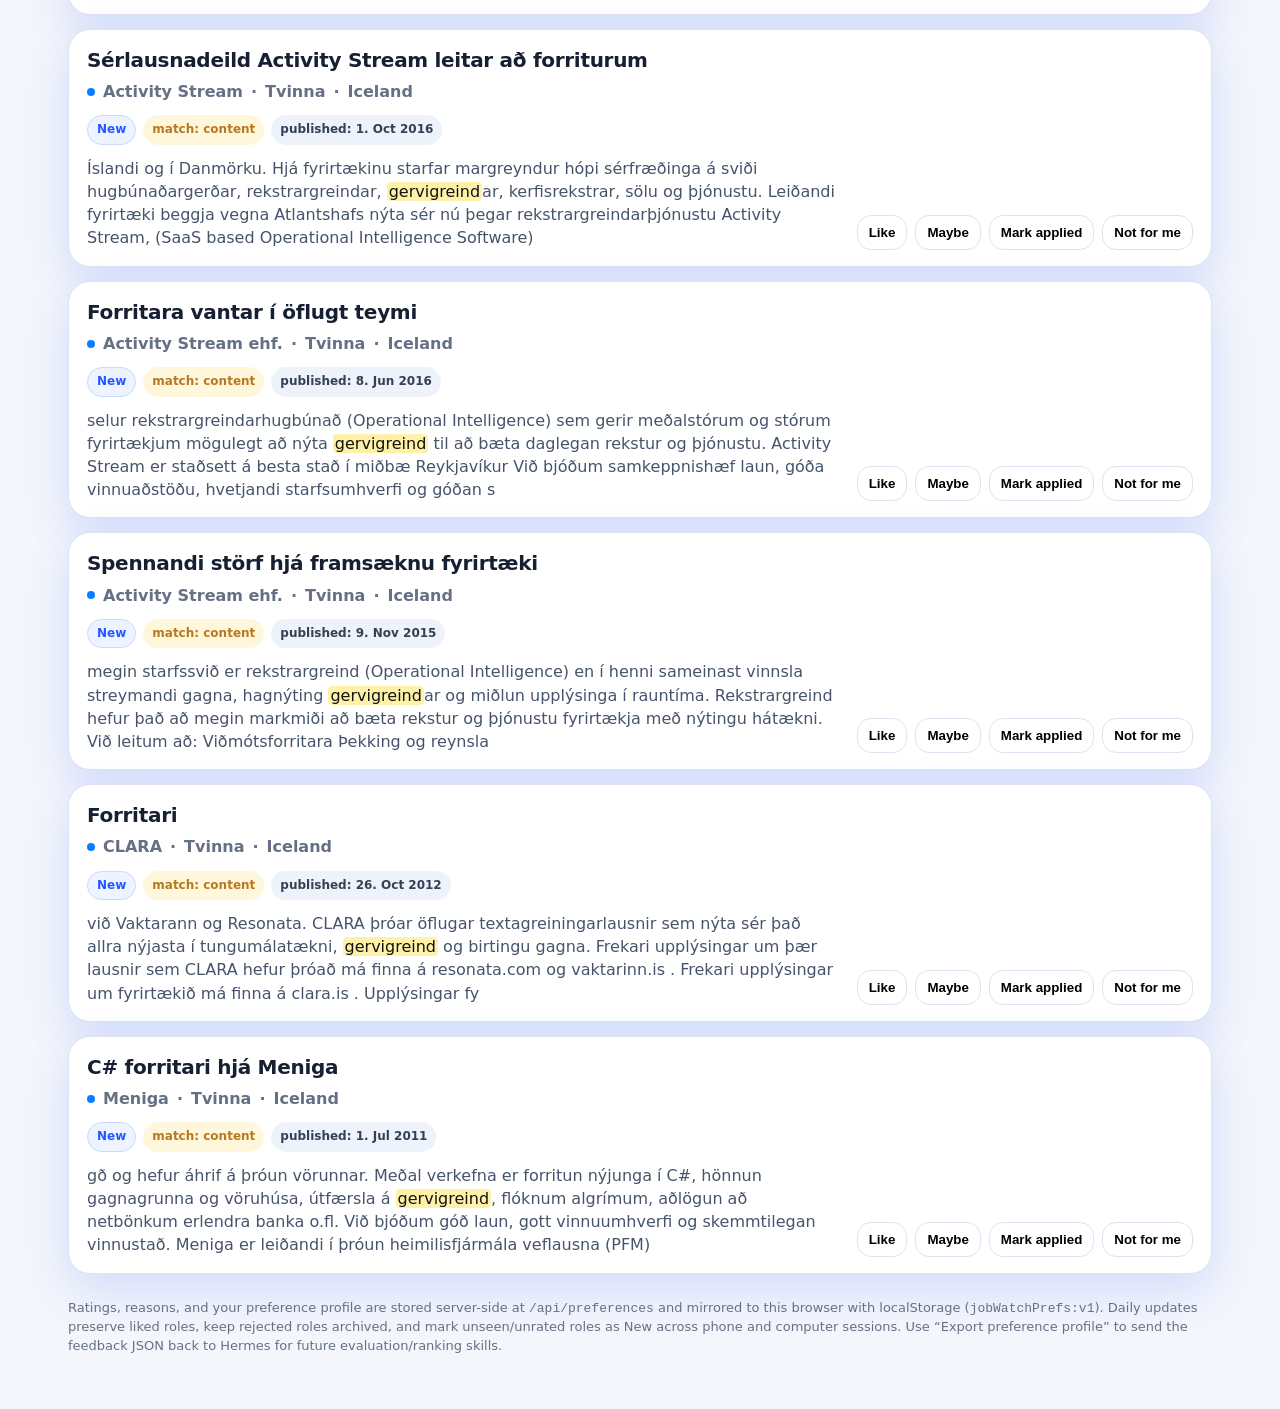
==== commit 9a7c3faf: "Update Iceland AI job watch dashboard" ====
--- a/job-watch/index.html
+++ b/job-watch/index.html
@@ -16,7 +16,7 @@
 </head>
 <body>
   <div class="hero"><div class="wrap">
-    <div class="topbar"><div class="brand"><div class="logo">AI</div><div>Iceland AI Job Watch</div></div><a class="smalllink" href="jobs.csv">Download CSV</a><button class="action" onclick="exportFeedback()">Export preference profile</button></div>
+    <div class="topbar"><div class="brand"><div class="logo">AI</div><div>Iceland AI Job Watch</div></div><a class="smalllink" href="jobs.csv">Download CSV</a><button class="action" onclick="exportFeedback()">Export preference profile</button><span class="label" id="syncStatus">Server-synced memory starting…</span></div>
     <div class="hero-grid"><div><h1>AI roles in Iceland</h1><p class="sub">A brighter Alfred-inspired dashboard for Icelandic listings mentioning <strong>gervigreind</strong>. Like promising roles, reject noisy ones into an archive, and use the <strong>New</strong> badge for anything you have not opened or rated yet.</p></div><div class="hero-card"><div class="stats"><div><div class="metric" id="count">–</div><div class="label">visible matches</div></div><div><div class="metric" id="newCount">–</div><div class="label">new/unreviewed</div></div><div><div class="metric" id="likedCount">–</div><div class="label">liked</div></div></div></div></div>
   </div></div>
   <main class="wrap">
@@ -25,15 +25,34 @@
     <div class="section-head"><div><h2 id="sectionTitle">Matches</h2><div class="label" id="updated">Updated –</div></div><div class="tabs"><button class="tab active" data-view="active">Priority queue</button><button class="tab" data-view="new">New</button><button class="tab" data-view="liked">Liked</button><button class="tab" data-view="maybe">Maybe</button><button class="tab" data-view="applied">Follow-up</button><button class="tab" data-view="archived">Not for me</button></div></div>
     <div id="archiveNote"></div>
     <div class="jobs" id="jobs"></div>
-    <div class="footer">Ratings, reasons, and your preference profile are stored in this browser with localStorage (<code>jobWatchPrefs:v1</code>). Daily updates preserve liked roles, keep rejected roles archived, and mark unseen/unrated roles as New. Use “Export preference profile” to send the feedback JSON back to Hermes for future evaluation/ranking skills.</div>
+    <div class="footer">Ratings, reasons, and your preference profile are stored server-side at <code>/api/preferences</code> and mirrored to this browser with localStorage (<code>jobWatchPrefs:v1</code>). Daily updates preserve liked roles, keep rejected roles archived, and mark unseen/unrated roles as New across phone and computer sessions. Use “Export preference profile” to send the feedback JSON back to Hermes for future evaluation/ranking skills.</div>
   </main>
 <script>
 const TERM='gervigreind';
 const PREF_KEY='jobWatchPrefs:v1';
+const PREF_API='/api/preferences';
 function esc(s){return (s||'').replace(/[&<>"']/g,m=>({'&':'&amp;','<':'&lt;','>':'&gt;','"':'&quot;',"'":'&#39;'}[m]))}
 function hi(s){return esc(s).replace(new RegExp(TERM,'ig'), m=>`<mark>${m}</mark>`)}
-function loadPrefs(){try{let p=JSON.parse(localStorage.getItem(PREF_KEY))||{}; return {liked:p.liked||{},maybe:p.maybe||{},applied:p.applied||{},rejected:p.rejected||{},seen:p.seen||{},feedback:p.feedback||{}}}catch(e){return {liked:{},maybe:{},applied:{},rejected:{},seen:{},feedback:{}}}}
-function savePrefs(){localStorage.setItem(PREF_KEY, JSON.stringify(PREFS))}
+function emptyPrefs(){return {liked:{},maybe:{},applied:{},rejected:{},seen:{},feedback:{}}}
+function normalizePrefs(p){p=p||{}; return {liked:p.liked||{},maybe:p.maybe||{},applied:p.applied||{},rejected:p.rejected||{},seen:p.seen||{},feedback:p.feedback||{}}}
+function loadPrefs(){try{return normalizePrefs(JSON.parse(localStorage.getItem(PREF_KEY)))}catch(e){return emptyPrefs()}}
+function prefTime(v){const t=Date.parse(v||''); return Number.isFinite(t)?t:0}
+function mergePreferences(serverPrefs, localPrefs){
+  const merged=normalizePrefs(serverPrefs); localPrefs=normalizePrefs(localPrefs);
+  for(const bucket of ['seen','feedback']) merged[bucket]={...localPrefs[bucket],...merged[bucket]};
+  const states=['liked','maybe','applied','rejected'];
+  const keys=new Set(states.flatMap(b=>Object.keys(localPrefs[b]||{}).concat(Object.keys(merged[b]||{}))));
+  for(const key of keys){
+    let winner=null, best=-1;
+    for(const bucket of states){ for(const src of [localPrefs, merged]){ if(src[bucket]&&src[bucket][key]){const t=prefTime(src[bucket][key]); if(t>=best){best=t; winner=bucket; merged[bucket][key]=src[bucket][key];}}}}
+    for(const bucket of states){ if(bucket!==winner) delete merged[bucket][key]; }
+  }
+  return normalizePrefs(merged);
+}
+function setSyncStatus(text, ok=true){const el=document.getElementById('syncStatus'); if(el){el.textContent=text; el.style.color=ok?'var(--muted)':'var(--red)';}}
+async function loadServerPrefs(){const r=await fetch(PREF_API+'?'+Date.now(),{cache:'no-store'}); if(!r.ok) throw new Error('HTTP '+r.status); return normalizePrefs(await r.json())}
+async function saveServerPrefs(prefs){try{const r=await fetch(PREF_API,{method:'POST',headers:{'Content-Type':'application/json'},body:JSON.stringify(normalizePrefs(prefs))}); if(!r.ok) throw new Error('HTTP '+r.status); setSyncStatus('Server-synced memory saved'); return normalizePrefs(await r.json())}catch(e){setSyncStatus('Server-side memory offline; using local backup', false); return null}}
+function savePrefs(){localStorage.setItem(PREF_KEY, JSON.stringify(PREFS)); saveServerPrefs(PREFS)}
 let PREFS=loadPrefs();
 let DATA={jobs:[],sources:[]};
 let ACTIVE_FEEDBACK=null;
@@ -103,7 +122,11 @@
   const blob=new Blob([JSON.stringify(profile,null,2)],{type:'application/json'});
   const a=document.createElement('a'); a.href=URL.createObjectURL(blob); a.download='job-watch-feedback.json'; a.click(); URL.revokeObjectURL(a.href);
 }
-async function load(){DATA=await fetch('jobs.json?'+Date.now()).then(r=>r.json()); render();}
+async function load(){
+  try{const serverPrefs=await loadServerPrefs(); PREFS=mergePreferences(serverPrefs, PREFS); localStorage.setItem(PREF_KEY, JSON.stringify(PREFS)); setSyncStatus('Server-synced memory loaded'); saveServerPrefs(PREFS);}
+  catch(e){setSyncStatus('Server-side memory offline; using local backup', false)}
+  DATA=await fetch('jobs.json?'+Date.now()).then(r=>r.json()); render();
+}
 function setView(view){document.getElementById('view').value=view; document.querySelectorAll('.tab').forEach(b=>b.classList.toggle('active',b.dataset.view===view)); render();}
 function render(){
   const all=DATA.jobs||[];
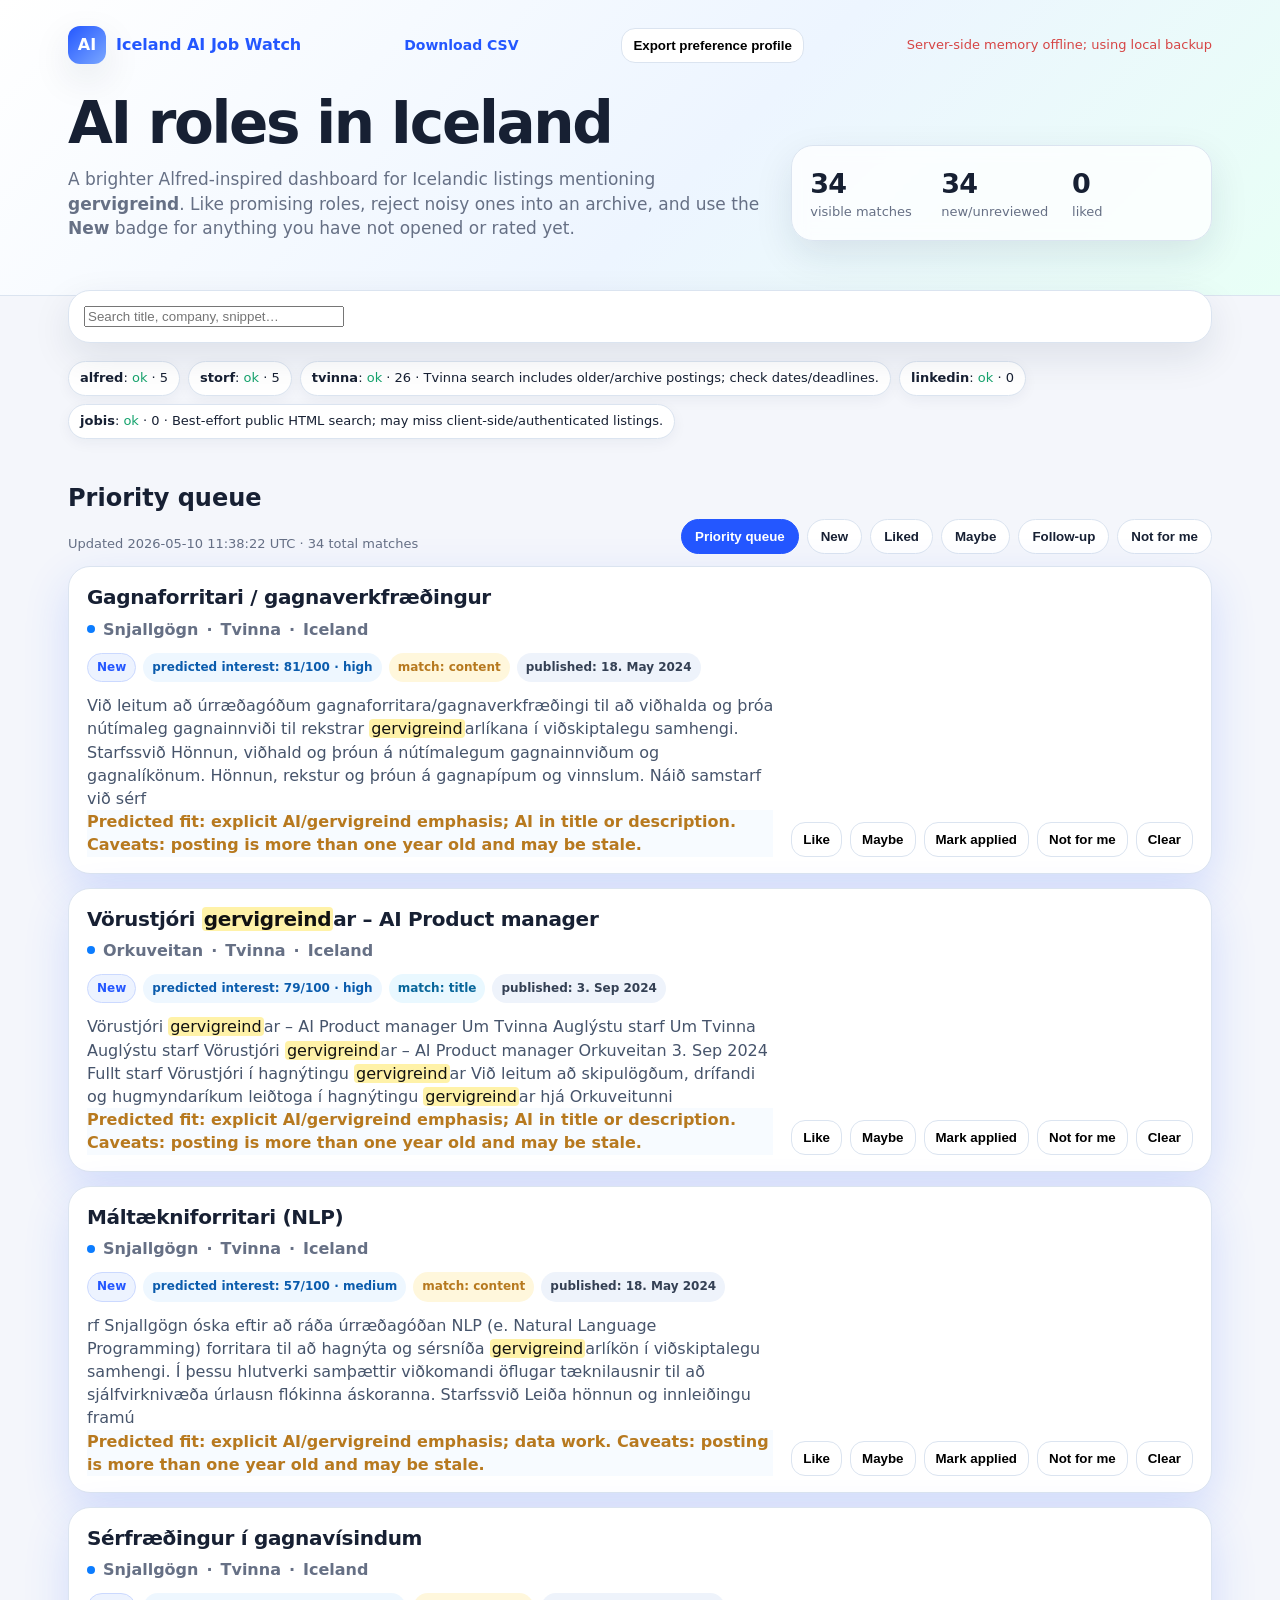
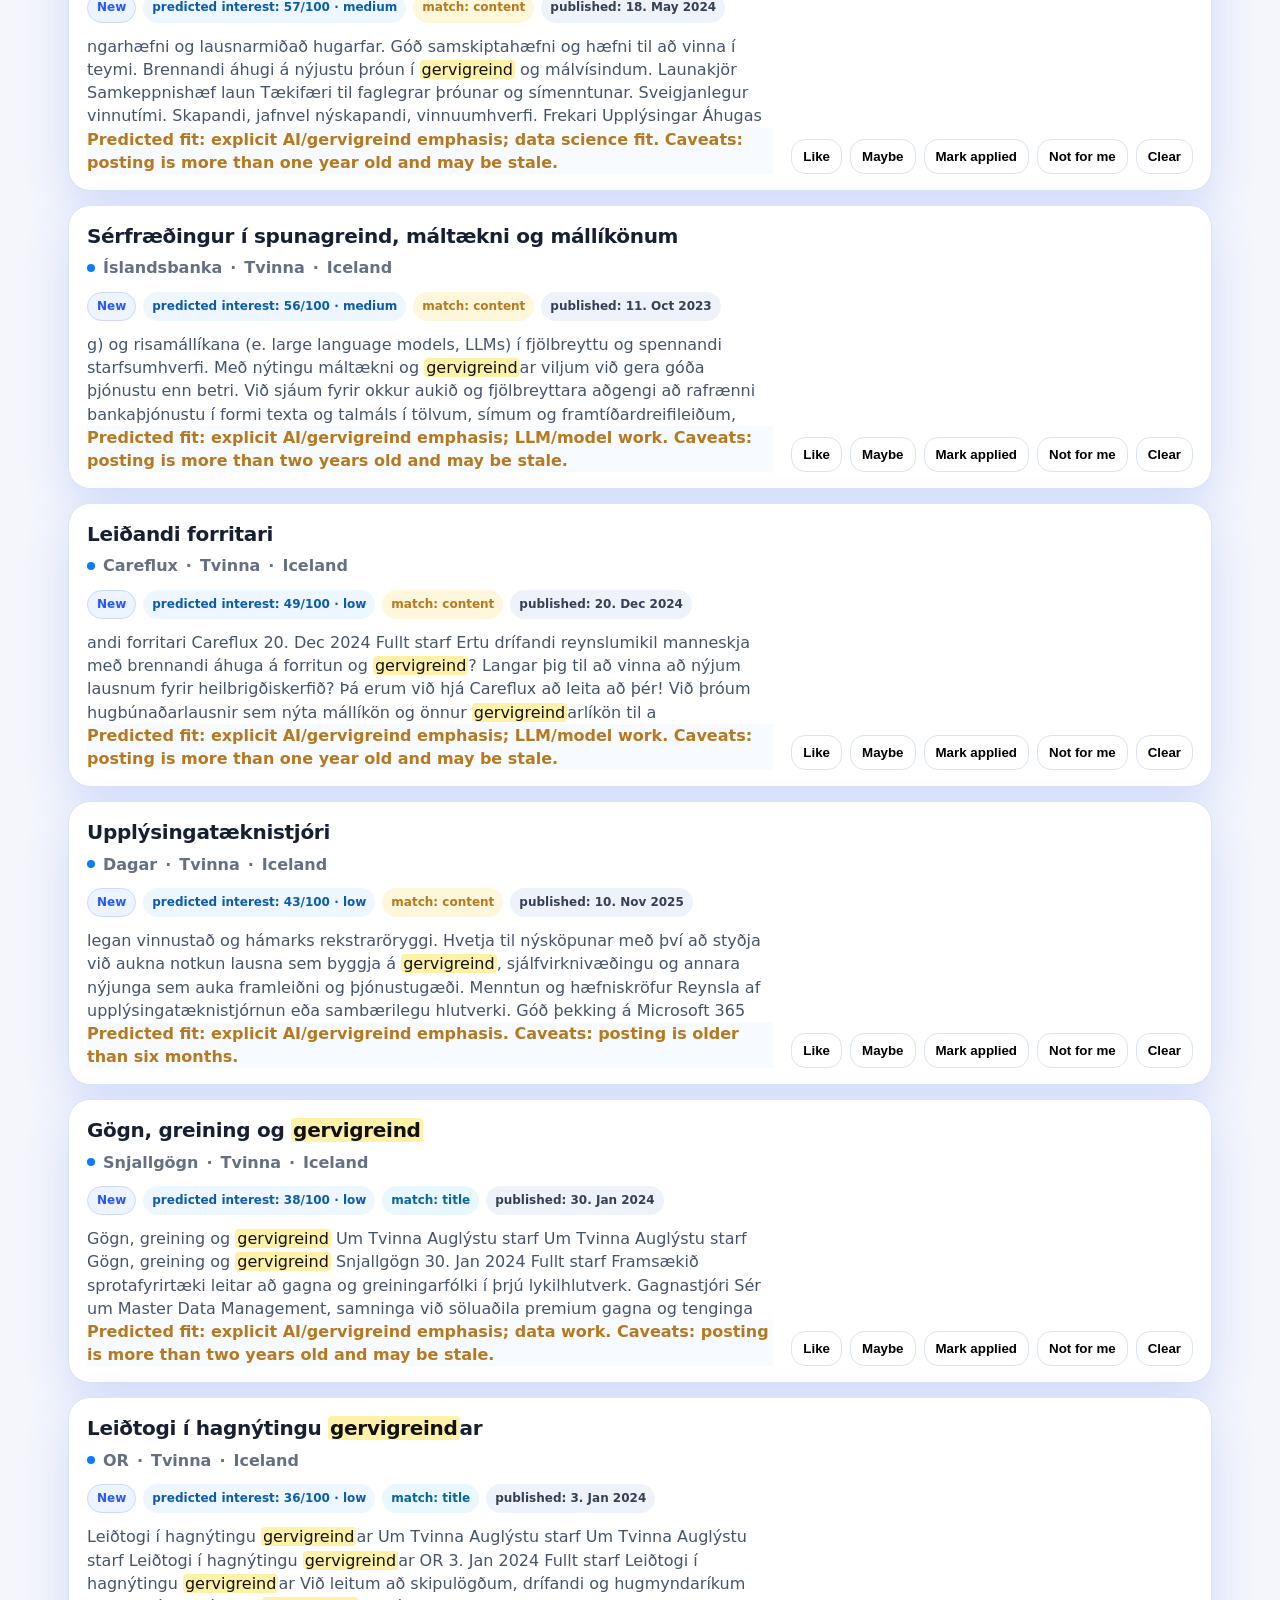
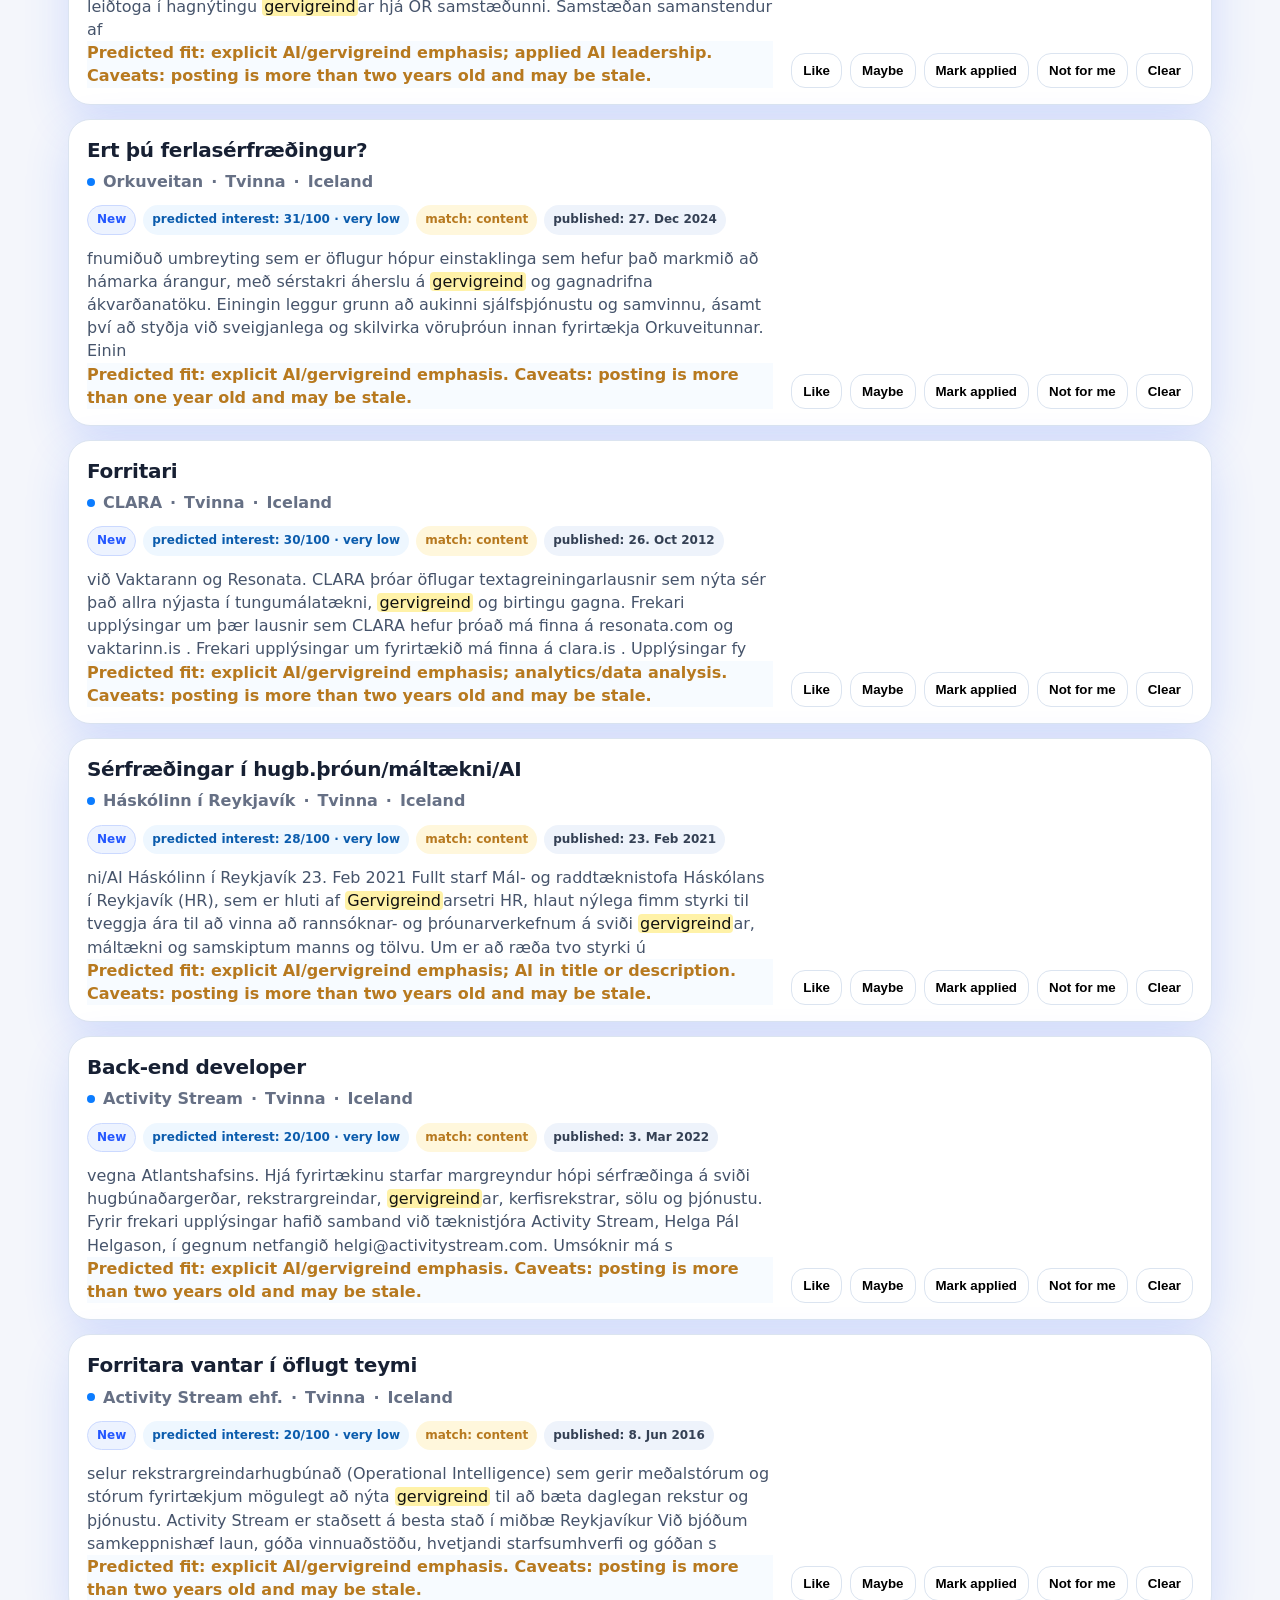
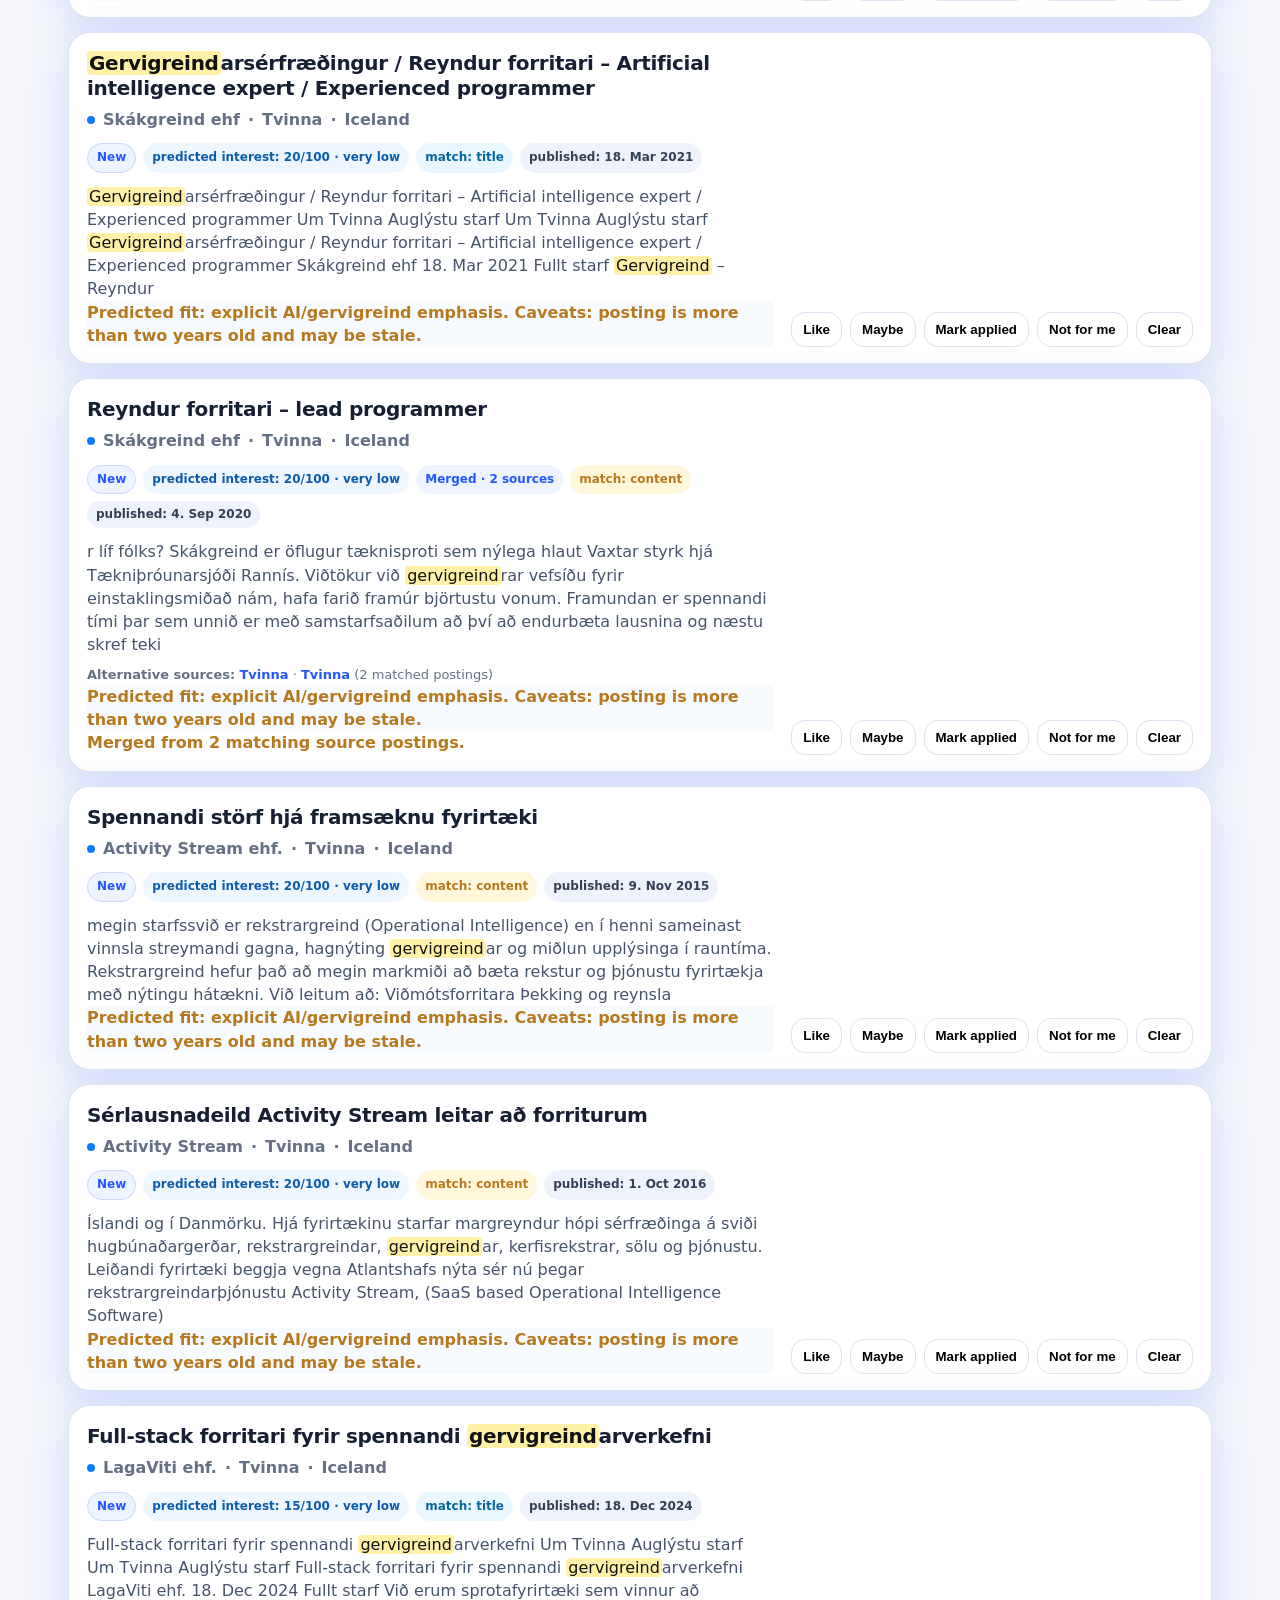
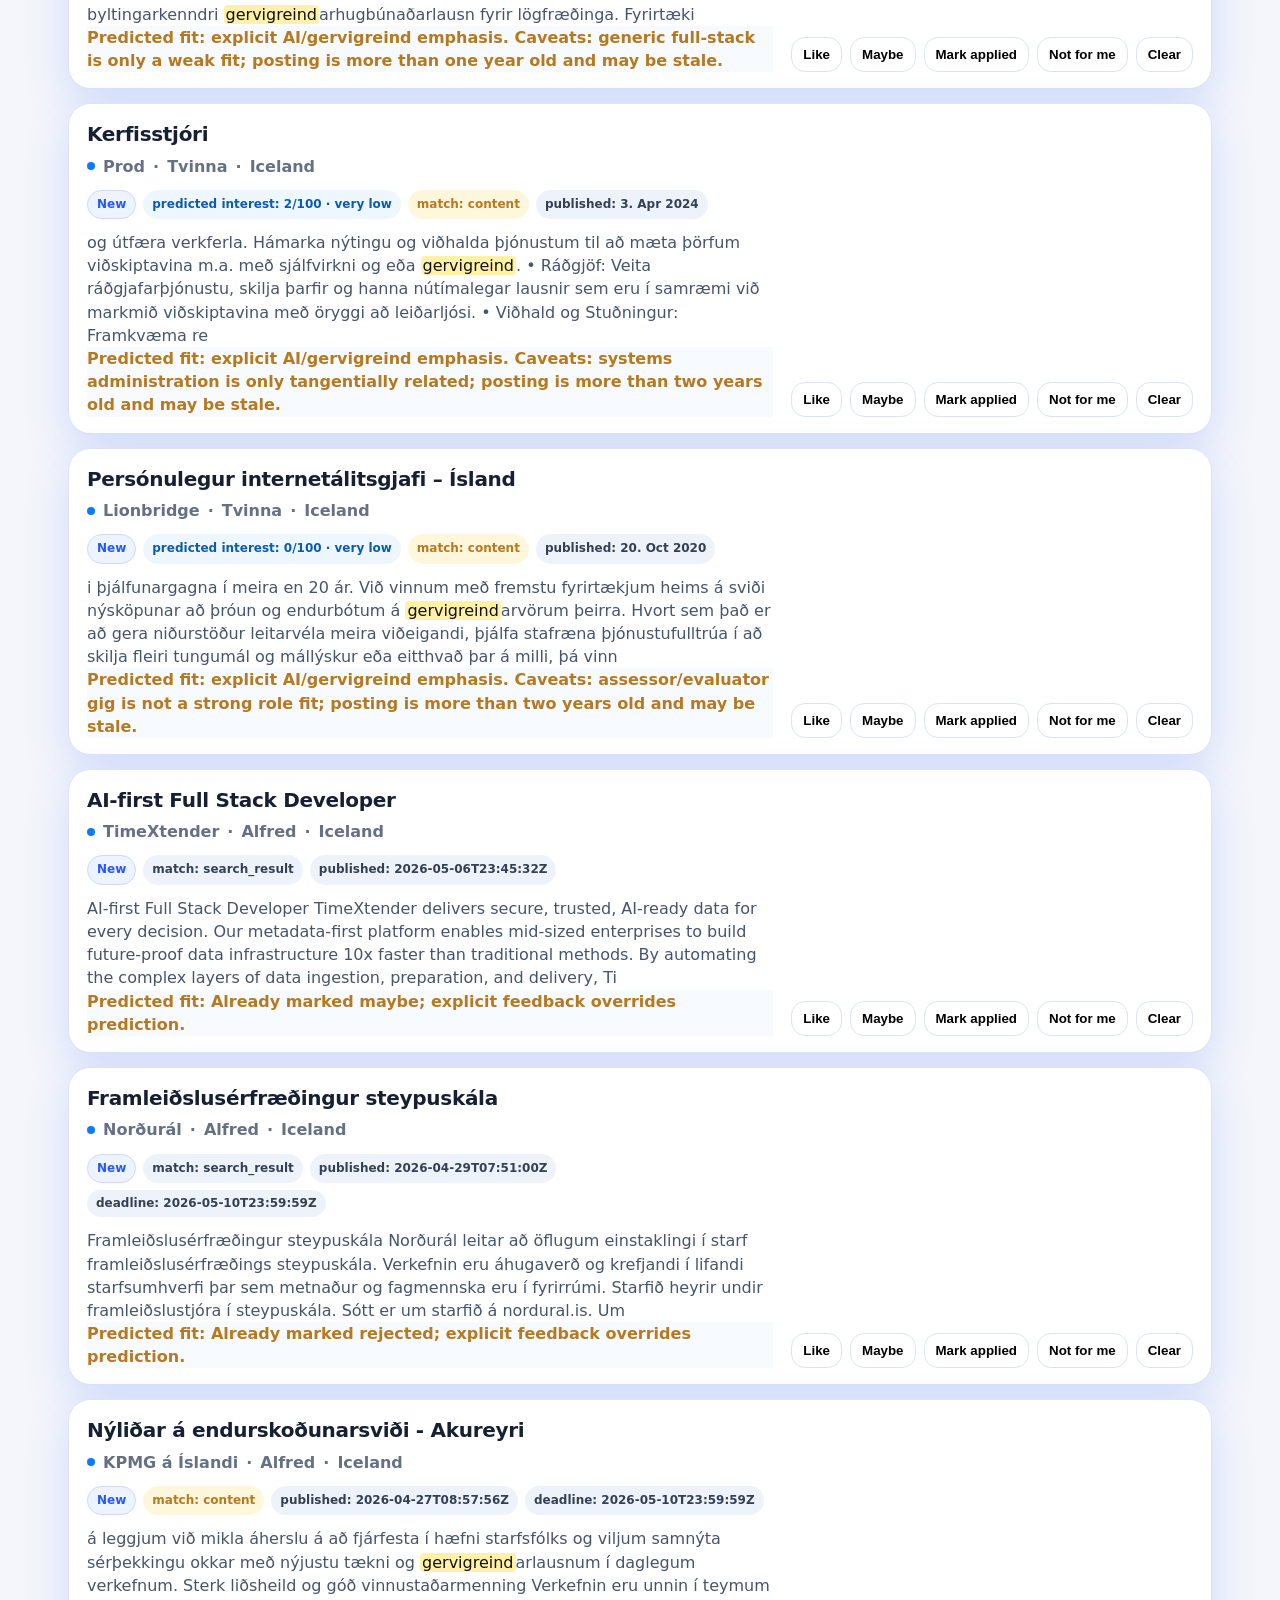
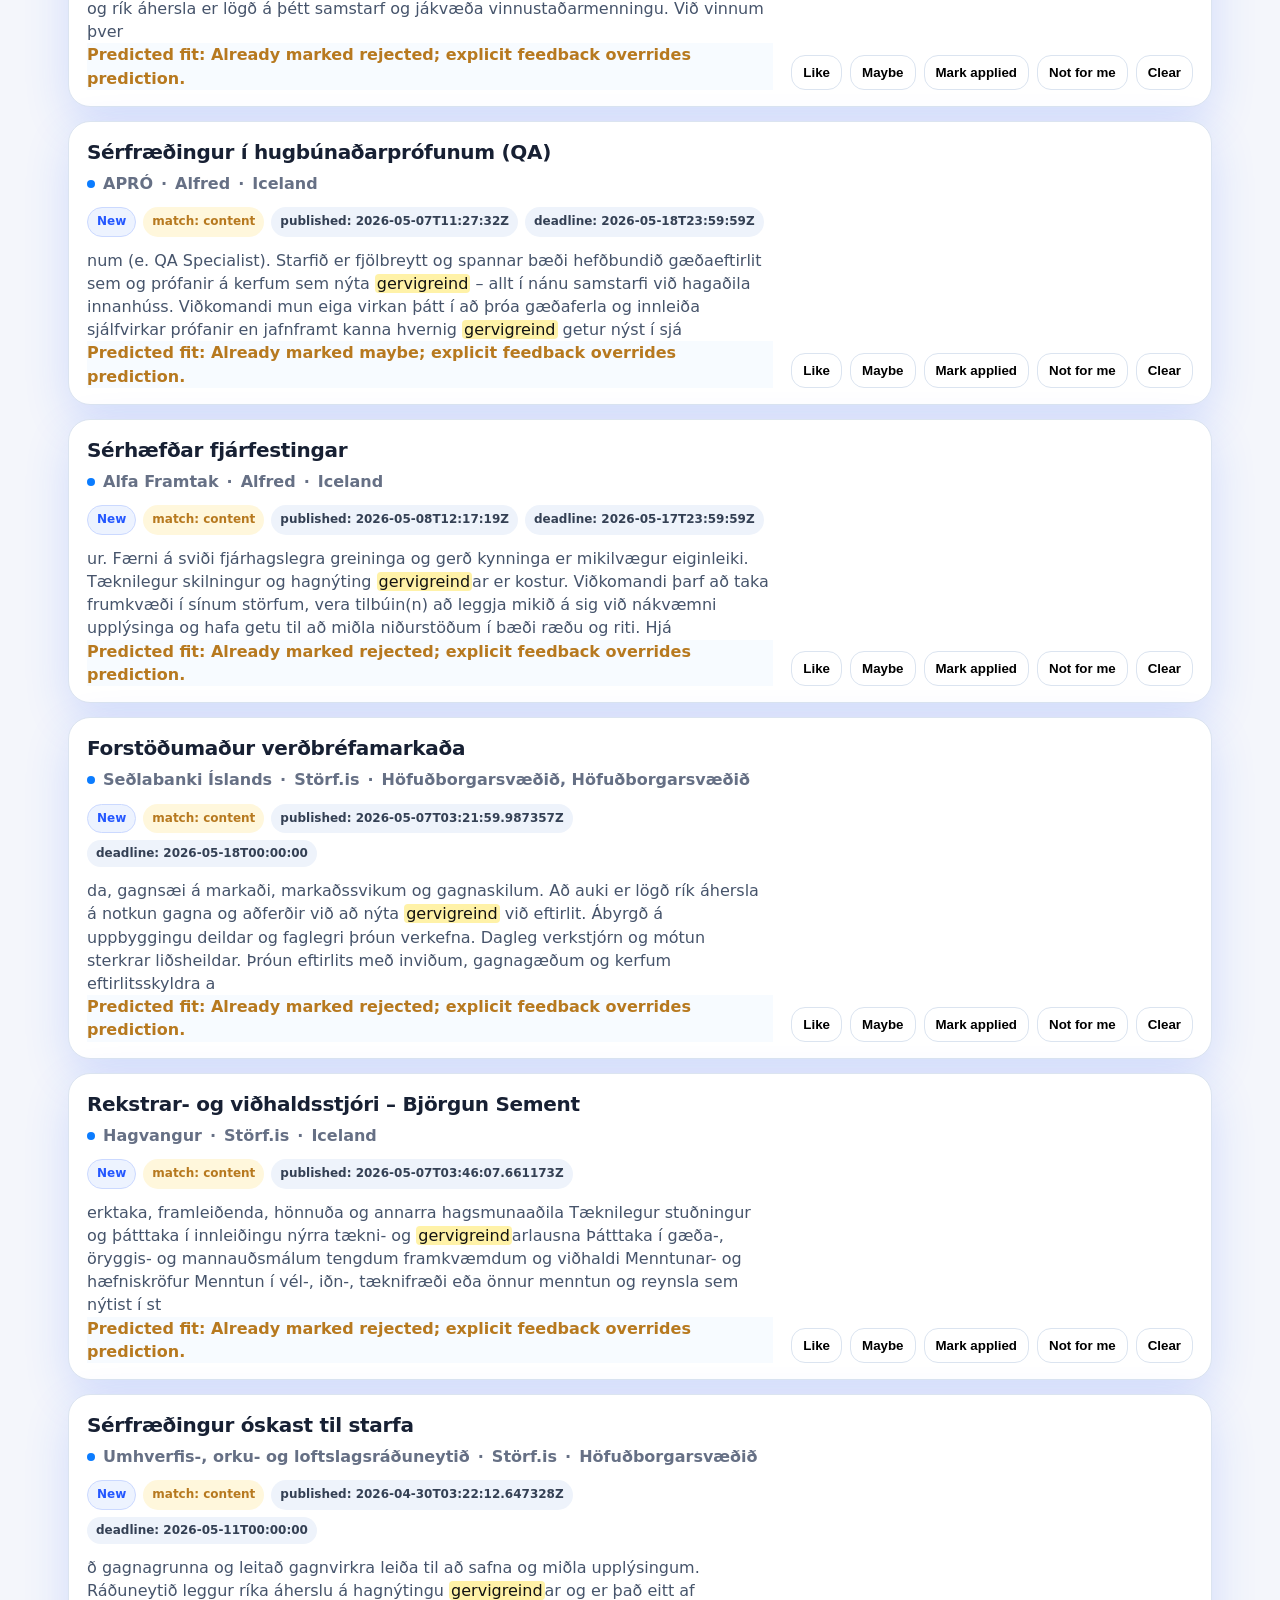
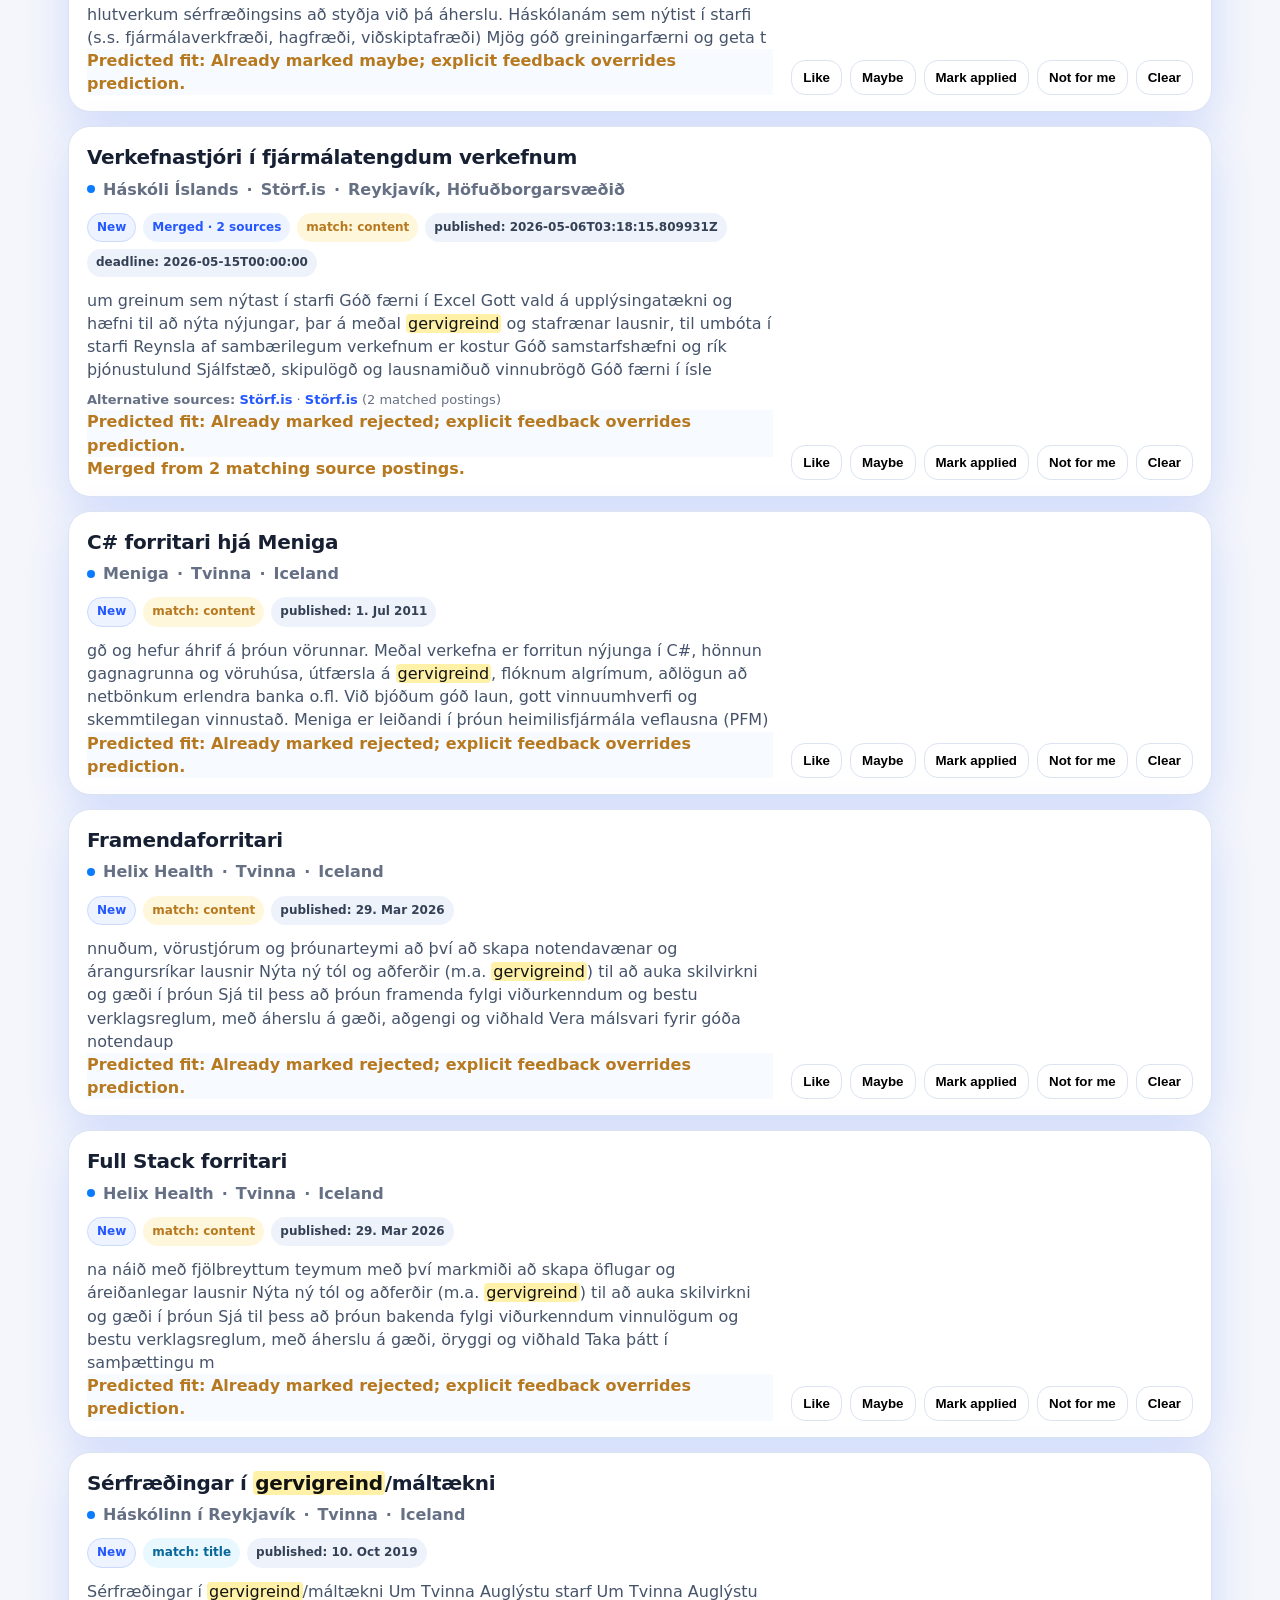
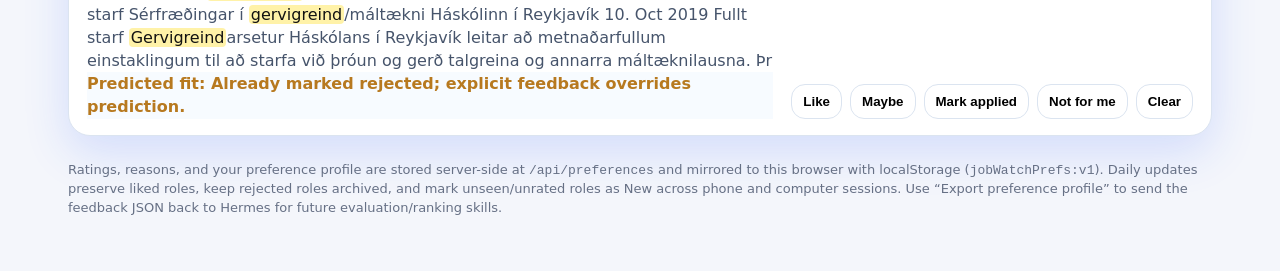
==== commit 83e5aa23: "Update Iceland AI job watch dashboard" ====
--- a/job-watch/index.html
+++ b/job-watch/index.html
@@ -10,7 +10,7 @@
     *{box-sizing:border-box} body{margin:0;background:var(--bg);color:var(--text);font-family:Inter,ui-sans-serif,system-ui,-apple-system,Segoe UI,sans-serif;line-height:1.45}.hero{background:linear-gradient(135deg,#ffffff 0%,#edf5ff 55%,#e8fff6 100%);border-bottom:1px solid var(--line)}.wrap{max-width:1180px;margin:0 auto;padding:26px 18px 54px}.topbar{display:flex;align-items:center;justify-content:space-between;gap:16px;margin-bottom:30px}.brand{display:flex;align-items:center;gap:10px;font-weight:850;color:var(--brand)}.logo{width:38px;height:38px;border-radius:12px;background:linear-gradient(135deg,var(--brand),#7aa7ff);display:grid;place-items:center;color:#fff;font-weight:900;box-shadow:var(--shadow)}h1{font-size:clamp(32px,5vw,58px);line-height:1.02;margin:0 0 14px;letter-spacing:-.04em}.sub{color:var(--muted);font-size:17px;margin:0;max-width:780px}.hero-grid{display:grid;grid-template-columns:1.25fr .75fr;gap:22px;align-items:end}.hero-card{background:rgba(255,255,255,.76);border:1px solid var(--line);border-radius:var(--radius);padding:18px;box-shadow:var(--shadow);backdrop-filter:blur(8px)}.stats{display:grid;grid-template-columns:repeat(3,1fr);gap:10px}.metric{font-size:27px;font-weight:900;letter-spacing:-.03em}.label,.meta{color:var(--muted);font-size:13px}.toolbar-card{margin-top:-32px;background:var(--panel);border:1px solid var(--line);border-radius:var(--radius);padding:15px;box-shadow:var(--shadow);position:sticky;top:10px;z-index:5}.toolbar{display:grid;grid-template-columns:minmax(220px,1fr) 160px 175px 180px auto;gap:10px;align-items:center}.toolbar input,.toolbar select{background:#fff;color:var(--text);border:1px solid var(--line);border-radius:14px;padding:12px 13px;font:inherit}.toolbar input:focus,.toolbar select:focus{outline:3px solid rgba(36,87,255,.16);border-color:var(--brand)}.smalllink{font-size:14px;color:var(--brand);font-weight:700;text-decoration:none;white-space:nowrap}.sources{display:flex;gap:8px;flex-wrap:wrap;margin:18px 0 22px}.pill{border:1px solid var(--line);border-radius:999px;padding:7px 11px;background:#fff;font-size:13px;box-shadow:0 4px 14px rgba(20,35,70,.05)}.ok{color:var(--green)}.err{color:var(--red)}.section-head{display:flex;align-items:end;justify-content:space-between;gap:14px;margin:12px 0}.tabs{display:flex;gap:8px;flex-wrap:wrap}.tab{border:1px solid var(--line);background:#fff;color:var(--text);border-radius:999px;padding:9px 13px;font-weight:800;cursor:pointer}.tab.active{background:var(--brand);border-color:var(--brand);color:#fff}.jobs{display:grid;gap:14px}.job-card{display:grid;grid-template-columns:1fr auto;gap:18px;background:var(--panel);border:1px solid var(--line);border-radius:var(--radius);padding:18px 18px 16px;box-shadow:var(--shadow);transition:transform .12s ease,box-shadow .12s ease,border-color .12s ease}.job-card:hover{transform:translateY(-2px);box-shadow:0 18px 44px rgba(20,35,70,.14);border-color:#c9d7ef}.job-card.liked{border-color:#9ee8c5;background:linear-gradient(90deg,#fff 0,#f2fff8 100%)}.job-card.rejected{opacity:.72;background:#fbfcff}.job-card.is-new{box-shadow:0 16px 46px rgba(36,87,255,.16)}.job-card h3{margin:0 0 8px;font-size:20px;line-height:1.22;letter-spacing:-.015em}.job-card h3 a{color:var(--text);text-decoration:none}.job-card h3 a:hover{color:var(--brand);text-decoration:underline}.company-row{display:flex;gap:8px;align-items:center;flex-wrap:wrap;color:var(--muted);font-weight:600}.source-dot{width:8px;height:8px;border-radius:50%;background:var(--brand2);display:inline-block}.badges{display:flex;flex-wrap:wrap;gap:7px;margin:12px 0}.badge{display:inline-flex;align-items:center;gap:5px;border-radius:999px;padding:5px 9px;background:var(--soft);color:#344054;font-size:12px;font-weight:800}.badge.title{background:#e9f8ff;color:#08669a}.badge.content{background:var(--amber-bg);color:var(--amber)}.badge.new{background:#edf3ff;color:var(--brand);border:1px solid #cbd9ff}.badge.liked{background:var(--green-bg);color:var(--green)}.badge.rejected{background:var(--red-bg);color:var(--red)}.badge.maybe{background:#fff7dc;color:var(--amber)}.badge.applied{background:#eef3fb;color:#475467}.action.maybe.active{background:var(--amber-bg);color:var(--amber);border-color:#ffe49a}.action.applied.active{background:#eef3fb;color:#475467;border-color:#cdd7e6}.snippet{margin:8px 0 0;color:#46546b}.note{color:var(--amber);font-weight:700}.actions{display:flex;gap:8px;align-items:start}.action{border:1px solid var(--line);background:#fff;border-radius:14px;padding:9px 11px;font-weight:850;cursor:pointer;white-space:nowrap}.action:hover{border-color:var(--brand);color:var(--brand)}.action.like.active{background:var(--green-bg);color:var(--green);border-color:#9ee8c5}.action.reject.active{background:var(--red-bg);color:var(--red);border-color:#ffc2c2}.feedback-reason{margin-top:10px;border-left:4px solid var(--line);padding:8px 10px;background:#f8fbff;border-radius:10px;color:#344054;font-size:13px}.archive-note{background:#fff7dc;border:1px solid #ffe49a;border-radius:16px;padding:12px 14px;color:#6f4e00;margin-bottom:14px}.footer{margin-top:25px;color:var(--muted);font-size:13px}mark{background:#fff2a8;color:#111;border-radius:4px;padding:0 2px}@media(max-width:820px){.hero-grid{grid-template-columns:1fr}.toolbar{grid-template-columns:1fr 1fr}.toolbar input{grid-column:1/-1}.job-card{grid-template-columns:1fr}.actions{justify-content:flex-start;flex-wrap:wrap}.stats{grid-template-columns:1fr 1fr 1fr}}@media(max-width:520px){.toolbar{grid-template-columns:1fr}.stats{grid-template-columns:1fr}.topbar{align-items:flex-start;flex-direction:column}}
   </style>
   <style>
-    .actions{align-items:flex-end}.feedback-box{width:260px;margin-top:10px;padding:12px;border:1px solid var(--line);border-radius:16px;background:#fff;box-shadow:0 8px 20px rgba(20,35,70,.08);text-align:left}.feedback-box label{display:block;font-size:13px;font-weight:800;color:var(--text);margin-bottom:7px}.feedback-box label span,.feedback-help{font-size:12px;color:var(--muted);font-weight:500}.feedback-box textarea{width:100%;resize:vertical;border:1px solid var(--line);border-radius:12px;padding:10px;font:inherit;min-height:72px}.feedback-box textarea:focus{outline:3px solid rgba(36,87,255,.16);border-color:var(--brand)}.feedback-actions{display:flex;gap:8px;flex-wrap:wrap;margin-top:9px}.source-links{margin-top:10px;font-size:13px;color:var(--muted)}.source-links a{color:var(--brand);font-weight:800;text-decoration:none}.source-links a:hover{text-decoration:underline}.badge.merged{background:#edf3ff;color:#2457ff}.job-card.urgent-deadline{border-color:#ff9b57;background:linear-gradient(90deg,#fff 0,#fff7ed 100%);box-shadow:0 18px 46px rgba(214,69,69,.18)}.badge.urgent{background:#d64545;color:#fff;border:1px solid #b83232}.mobile-search{display:contents}.filter-details{display:contents}.filter-details summary{display:none}.filter-summary{color:var(--muted);font-weight:700}.toolbar-extra{display:contents}@media(min-width:641px){.toolbar-card{display:grid;grid-template-columns:minmax(260px,1fr) 4fr;gap:10px;align-items:center}.toolbar{display:grid;grid-template-columns:150px 170px 170px 170px auto auto;gap:10px;align-items:center}.mobile-search input{width:100%}}@media(max-width:640px){.wrap{padding:14px 16px 32px}.hero .wrap{padding-bottom:18px}.hero{background:linear-gradient(135deg,#ffffff 0%,#eef7ff 100%)}.topbar{gap:10px;margin-bottom:14px;align-items:center;flex-direction:row;justify-content:space-between}.topbar .smalllink{display:none}.brand{font-size:16px}.logo{width:34px;height:34px;border-radius:10px}.topbar .smalllink{font-size:14px}.topbar .action{display:none}.hero-grid{display:block}.hero-card{display:none}h1{font-size:34px;line-height:1.04;margin:18px 0 8px}.sub{font-size:15px;line-height:1.45}.toolbar-card{margin-top:-10px;top:0;padding:10px;border-radius:18px;max-height:52vh;overflow:auto}.mobile-search{display:block}.mobile-search input{width:100%;font-size:16px;padding:13px 14px;border-radius:14px}.filter-details{display:block;margin-top:8px}.filter-details summary{display:flex;align-items:center;justify-content:space-between;gap:10px;list-style:none;cursor:pointer;border:1px solid var(--line);background:#fff;border-radius:14px;padding:11px 13px;font-weight:900}.filter-details summary::-webkit-details-marker{display:none}.filter-details summary:after{content:'▾';font-size:12px;color:var(--muted);transition:transform .15s ease}.filter-details[open] summary:after{transform:rotate(180deg)}.toolbar{display:flex;flex-direction:column;gap:8px;margin-top:8px}.toolbar input{display:none}.toolbar select,.toolbar .smalllink,.toolbar button{width:100%}.sources{display:flex;gap:8px;overflow-x:auto;flex-wrap:nowrap;margin:10px -16px 12px;padding:0 16px 4px;max-height:none}.pill{white-space:nowrap}.section-head{align-items:flex-start;flex-direction:column;margin-top:16px}.section-head h2{font-size:28px;margin:0 0 4px}.tabs{display:flex;overflow-x:auto;flex-wrap:nowrap;width:calc(100% + 32px);margin-left:-16px;padding:0 16px 6px;scroll-snap-type:x proximity}.tab{white-space:nowrap;scroll-snap-align:start}.job-card{padding:16px;gap:12px;border-radius:20px}.job-card h3{font-size:24px}.company-row{font-size:15px}.actions{align-items:stretch;flex-wrap:wrap}.actions .action{flex:1 1 45%;padding:10px 8px}.feedback-box{width:100%}.badges{gap:6px}.badge{font-size:12px;line-height:1.2}.snippet{max-height:5.8em;overflow:hidden}.footer{font-size:12px}}
+    .actions{align-items:flex-end}.feedback-box{width:260px;margin-top:10px;padding:12px;border:1px solid var(--line);border-radius:16px;background:#fff;box-shadow:0 8px 20px rgba(20,35,70,.08);text-align:left}.feedback-box label{display:block;font-size:13px;font-weight:800;color:var(--text);margin-bottom:7px}.feedback-box label span,.feedback-help{font-size:12px;color:var(--muted);font-weight:500}.feedback-box textarea{width:100%;resize:vertical;border:1px solid var(--line);border-radius:12px;padding:10px;font:inherit;min-height:72px}.feedback-box textarea:focus{outline:3px solid rgba(36,87,255,.16);border-color:var(--brand)}.feedback-actions{display:flex;gap:8px;flex-wrap:wrap;margin-top:9px}.source-links{margin-top:10px;font-size:13px;color:var(--muted)}.source-links a{color:var(--brand);font-weight:800;text-decoration:none}.source-links a:hover{text-decoration:underline}.badge.merged{background:#edf3ff;color:#2457ff}.badge.predicted{background:#eef7ff;color:#0b5cad}.predicted-interest{background:#f7fbff;border-color:#cde3ff}.job-card.urgent-deadline{border-color:#ff9b57;background:linear-gradient(90deg,#fff 0,#fff7ed 100%);box-shadow:0 18px 46px rgba(214,69,69,.18)}.badge.urgent{background:#d64545;color:#fff;border:1px solid #b83232}.mobile-search{display:contents}.filter-details{display:contents}.filter-details summary{display:none}.filter-summary{color:var(--muted);font-weight:700}.toolbar-extra{display:contents}@media(min-width:641px){.toolbar-card{display:grid;grid-template-columns:minmax(260px,1fr) 4fr;gap:10px;align-items:center}.toolbar{display:grid;grid-template-columns:150px 170px 170px 170px auto auto;gap:10px;align-items:center}.mobile-search input{width:100%}}@media(max-width:640px){.wrap{padding:14px 16px 32px}.hero .wrap{padding-bottom:18px}.hero{background:linear-gradient(135deg,#ffffff 0%,#eef7ff 100%)}.topbar{gap:10px;margin-bottom:14px;align-items:center;flex-direction:row;justify-content:space-between}.topbar .smalllink{display:none}.brand{font-size:16px}.logo{width:34px;height:34px;border-radius:10px}.topbar .smalllink{font-size:14px}.topbar .action{display:none}.hero-grid{display:block}.hero-card{display:none}h1{font-size:34px;line-height:1.04;margin:18px 0 8px}.sub{font-size:15px;line-height:1.45}.toolbar-card{margin-top:-10px;top:0;padding:10px;border-radius:18px;max-height:52vh;overflow:auto}.mobile-search{display:block}.mobile-search input{width:100%;font-size:16px;padding:13px 14px;border-radius:14px}.filter-details{display:block;margin-top:8px}.filter-details summary{display:flex;align-items:center;justify-content:space-between;gap:10px;list-style:none;cursor:pointer;border:1px solid var(--line);background:#fff;border-radius:14px;padding:11px 13px;font-weight:900}.filter-details summary::-webkit-details-marker{display:none}.filter-details summary:after{content:'▾';font-size:12px;color:var(--muted);transition:transform .15s ease}.filter-details[open] summary:after{transform:rotate(180deg)}.toolbar{display:flex;flex-direction:column;gap:8px;margin-top:8px}.toolbar input{display:none}.toolbar select,.toolbar .smalllink,.toolbar button{width:100%}.sources{display:flex;gap:8px;overflow-x:auto;flex-wrap:nowrap;margin:10px -16px 12px;padding:0 16px 4px;max-height:none}.pill{white-space:nowrap}.section-head{align-items:flex-start;flex-direction:column;margin-top:16px}.section-head h2{font-size:28px;margin:0 0 4px}.tabs{display:flex;overflow-x:auto;flex-wrap:nowrap;width:calc(100% + 32px);margin-left:-16px;padding:0 16px 6px;scroll-snap-type:x proximity}.tab{white-space:nowrap;scroll-snap-align:start}.job-card{padding:16px;gap:12px;border-radius:20px}.job-card h3{font-size:24px}.company-row{font-size:15px}.actions{align-items:stretch;flex-wrap:wrap}.actions .action{flex:1 1 45%;padding:10px 8px}.feedback-box{width:100%}.badges{gap:6px}.badge{font-size:12px;line-height:1.2}.snippet{max-height:5.8em;overflow:hidden}.footer{font-size:12px}}
 
   </style>
 </head>
@@ -107,10 +107,14 @@
 function deadlineDays(j){const raw=j.deadline||''; const d=Date.parse(raw); if(!Number.isFinite(d)) return null; return Math.ceil((d-Date.now())/86400000);}
 function isUrgent(j){const days=deadlineDays(j); return (isLiked(j.key)||isMaybe(j.key)) && days!==null && days>=0 && days<=7;}
 function urgentPriority(j){return isUrgent(j)?0:1;}
+function predictedInterestScore(j){const s=j.predicted_interest&&j.predicted_interest.score; return Number.isFinite(s)?s:null;}
+function predictedInterestRationale(j){return (j.predicted_interest&&j.predicted_interest.rationale)||'';}
+function predictedInterestLabel(j){return (j.predicted_interest&&j.predicted_interest.label)||'unknown';}
 function maxAgeDays(){const v=document.getElementById('ageFilter').value; return v?Number(v):null;}
 function withinAge(j){const max=maxAgeDays(); if(!max) return true; const age=postedAgeDays(j); return age===null || age<=max;}
 function priorityBucket(j){return isUrgent(j)?0:isNew(j)?1:isLiked(j.key)?2:isMaybe(j.key)?3:isSeen(j.key)?4:5;}
-function sortByPriority(a,b){return urgentPriority(a)-urgentPriority(b) || priorityBucket(a)-priorityBucket(b) || ((Date.parse(b.published)||0)-(Date.parse(a.published)||0));}
+function sortByPriority(a,b){const bucket=priorityBucket(a)-priorityBucket(b); if(bucket) return bucket; if(isNew(a)&&isNew(b)){return (predictedInterestScore(b)??-1)-(predictedInterestScore(a)??-1);} return urgentPriority(a)-urgentPriority(b) || ((Date.parse(b.published)||0)-(Date.parse(a.published)||0));}
+function preferenceProfile(){return DATA.preference_profile||DATA.preferenceProfile||{};}
 function buildPreferenceProfile(){
   const feedback=Object.entries(PREFS.feedback||{}).map(([key,v])=>({key,...v}));
   const ratingCounts=feedback.reduce((acc,f)=>{acc[f.rating]=(acc[f.rating]||0)+1; return acc},{});
@@ -156,8 +160,11 @@
     const feedbackRating=feedbackOpen?ACTIVE_FEEDBACK.rating:'';
     const feedbackBox=feedbackOpen?`<div class="feedback-box"><label for="feedback-${safeKey}">${feedbackRating==='liked'?'Like':feedbackRating==='maybe'?'Maybe':'Reject'} feedback <span>(optional)</span></label><textarea id="feedback-${safeKey}" rows="3" placeholder="Optional: why this role/company is a ${feedbackRating==='liked'?'good':feedbackRating==='maybe'?'possible but lower-priority':'bad'} fit">${esc(fb.reason||'')}</textarea><div class="feedback-help">Feedback is optional — leave it blank to rate without saving a reason.</div><div class="feedback-actions"><button class="action ${feedbackRating==='liked'?'like':feedbackRating==='maybe'?'maybe':'reject'}" onclick="saveInlineFeedback('${safeKey}','${feedbackRating}')">Save ${feedbackRating==='liked'?'like':feedbackRating==='maybe'?'maybe':'reject'}</button><button class="action" onclick="cancelInlineFeedback()">Cancel</button></div></div>`:'';
     const alternatives=j.alternatives||[];
+    const score=predictedInterestScore(j); const predLabel=predictedInterestLabel(j); const predRationale=predictedInterestRationale(j);
+    const predictionBadge=(fresh&&score!==null)?`<span class="badge predicted">predicted interest: ${score}/100 · ${esc(predLabel)}</span>`:'';
+    const predictionNote=(fresh&&predRationale)?`<div class="note predicted-interest"><strong>Predicted fit:</strong> ${esc(predRationale)}</div>`:'';
     const sourceLinksHtml=(j.source_links&&j.source_links.length>1)?`<div class="source-links"><strong>Alternative sources:</strong> ${j.source_links.map(l=>`<a href="${esc(l.url)}" target="_blank" rel="noopener">${esc(l.source)}</a>`).join(' · ')}${alternatives.length?` <span>(${alternatives.length} matched postings)</span>`:''}</div>`:'';
-    return `<article class="job-card ${urgent?'urgent-deadline':''} ${liked?'liked':''} ${maybe?'maybe':''} ${applied?'applied':''} ${rejected?'rejected':''} ${fresh?'is-new':''}"><div><h3><a href="${esc(j.url)}" target="_blank" rel="noopener" onclick="markSeen('${safeKey}')">${hi(j.title)}</a></h3><div class="company-row"><span class="source-dot"></span><span>${esc(j.company||'Unknown company')}</span><span>·</span><span>${esc(j.source)}</span>${j.location?`<span>·</span><span>${esc(j.location)}</span>`:''}</div><div class="badges">${urgent?`<span class="badge urgent">URGENT · Needs action · deadline less than a week (${deadlineDays(j)}d)</span>`:''}${fresh?'<span class="badge new">New</span>':''}${j.duplicate_count>1?`<span class="badge merged">Merged · ${j.duplicate_count} sources</span>`:''}${liked?'<span class="badge liked">Liked</span>':''}${maybe?'<span class="badge maybe">Maybe</span>':''}${applied?'<span class="badge applied">Applied</span>':''}${rejected?'<span class="badge rejected">Not for me</span>':''}${j.matched_in?`<span class="badge ${esc(j.matched_in)}">match: ${esc(j.matched_in)}</span>`:''}${j.published?`<span class="badge">published: ${esc(j.published)}</span>`:''}${j.deadline?`<span class="badge">deadline: ${esc(j.deadline)}</span>`:''}</div><p class="snippet">${hi(j.snippet||'')}</p>${sourceLinksHtml}${reasonHtml}${j.status_note?`<div class="note">${esc(j.status_note)}</div>`:''}</div><div class="actions"><button class="action like ${liked?'active':''}" onclick="showFeedbackBox('${safeKey}','liked')">${liked?'Edit like':'Like'}</button><button class="action maybe ${maybe?'active':''}" onclick="showFeedbackBox('${safeKey}','maybe')">${maybe?'Edit maybe':'Maybe'}</button><button class="action applied ${applied?'active':''}" onclick="markApplied('${safeKey}')">${applied?'Applied':'Mark applied'}</button><button class="action reject ${rejected?'active':''}" onclick="showFeedbackBox('${safeKey}','rejected')">${rejected?'Edit Not for me':'Not for me'}</button>${(liked||maybe||applied||rejected||isSeen(j.key))?`<button class="action" onclick="markJob('${safeKey}','clear')">Clear</button>`:''}${feedbackBox}</div></article>`;
+    return `<article class="job-card ${urgent?'urgent-deadline':''} ${liked?'liked':''} ${maybe?'maybe':''} ${applied?'applied':''} ${rejected?'rejected':''} ${fresh?'is-new':''}"><div><h3><a href="${esc(j.url)}" target="_blank" rel="noopener" onclick="markSeen('${safeKey}')">${hi(j.title)}</a></h3><div class="company-row"><span class="source-dot"></span><span>${esc(j.company||'Unknown company')}</span><span>·</span><span>${esc(j.source)}</span>${j.location?`<span>·</span><span>${esc(j.location)}</span>`:''}</div><div class="badges">${urgent?`<span class="badge urgent">URGENT · Needs action · deadline less than a week (${deadlineDays(j)}d)</span>`:''}${fresh?'<span class="badge new">New</span>':''}${predictionBadge}${j.duplicate_count>1?`<span class="badge merged">Merged · ${j.duplicate_count} sources</span>`:''}${liked?'<span class="badge liked">Liked</span>':''}${maybe?'<span class="badge maybe">Maybe</span>':''}${applied?'<span class="badge applied">Applied</span>':''}${rejected?'<span class="badge rejected">Not for me</span>':''}${j.matched_in?`<span class="badge ${esc(j.matched_in)}">match: ${esc(j.matched_in)}</span>`:''}${j.published?`<span class="badge">published: ${esc(j.published)}</span>`:''}${j.deadline?`<span class="badge">deadline: ${esc(j.deadline)}</span>`:''}</div><p class="snippet">${hi(j.snippet||'')}</p>${sourceLinksHtml}${predictionNote}${reasonHtml}${j.status_note?`<div class="note">${esc(j.status_note)}</div>`:''}</div><div class="actions"><button class="action like ${liked?'active':''}" onclick="showFeedbackBox('${safeKey}','liked')">${liked?'Edit like':'Like'}</button><button class="action maybe ${maybe?'active':''}" onclick="showFeedbackBox('${safeKey}','maybe')">${maybe?'Edit maybe':'Maybe'}</button><button class="action applied ${applied?'active':''}" onclick="markApplied('${safeKey}')">${applied?'Applied':'Mark applied'}</button><button class="action reject ${rejected?'active':''}" onclick="showFeedbackBox('${safeKey}','rejected')">${rejected?'Edit Not for me':'Not for me'}</button><button class="action" onclick="markJob('${safeKey}','clear')">Clear</button>${feedbackBox}</div></article>`;
   }).join('') || '<p class="sub">No roles match this view/filter.</p>';
 }
 document.getElementById('q').oninput=render; document.getElementById('src').onchange=render; document.getElementById('match').onchange=render; document.getElementById('ageFilter').onchange=render; document.getElementById('view').onchange=e=>setView(e.target.value); document.querySelectorAll('.tab').forEach(b=>b.onclick=()=>setView(b.dataset.view)); load();
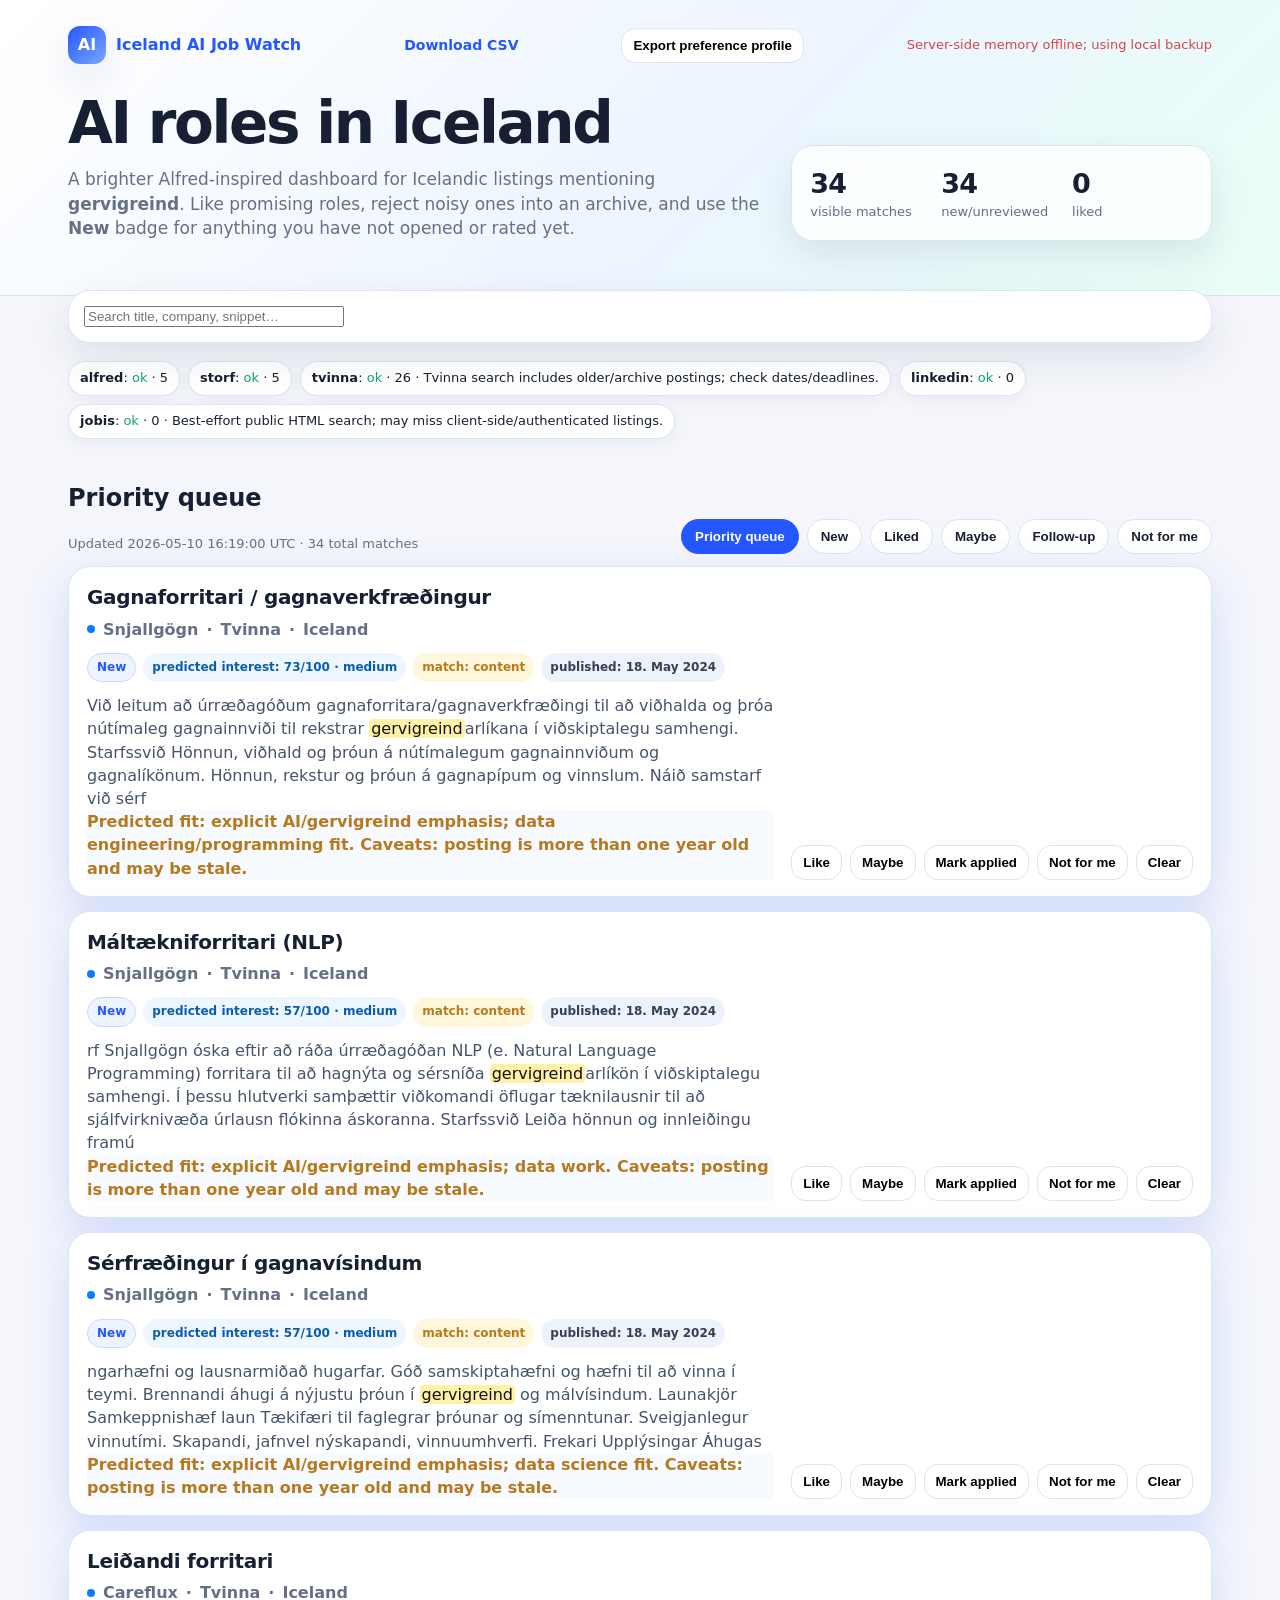
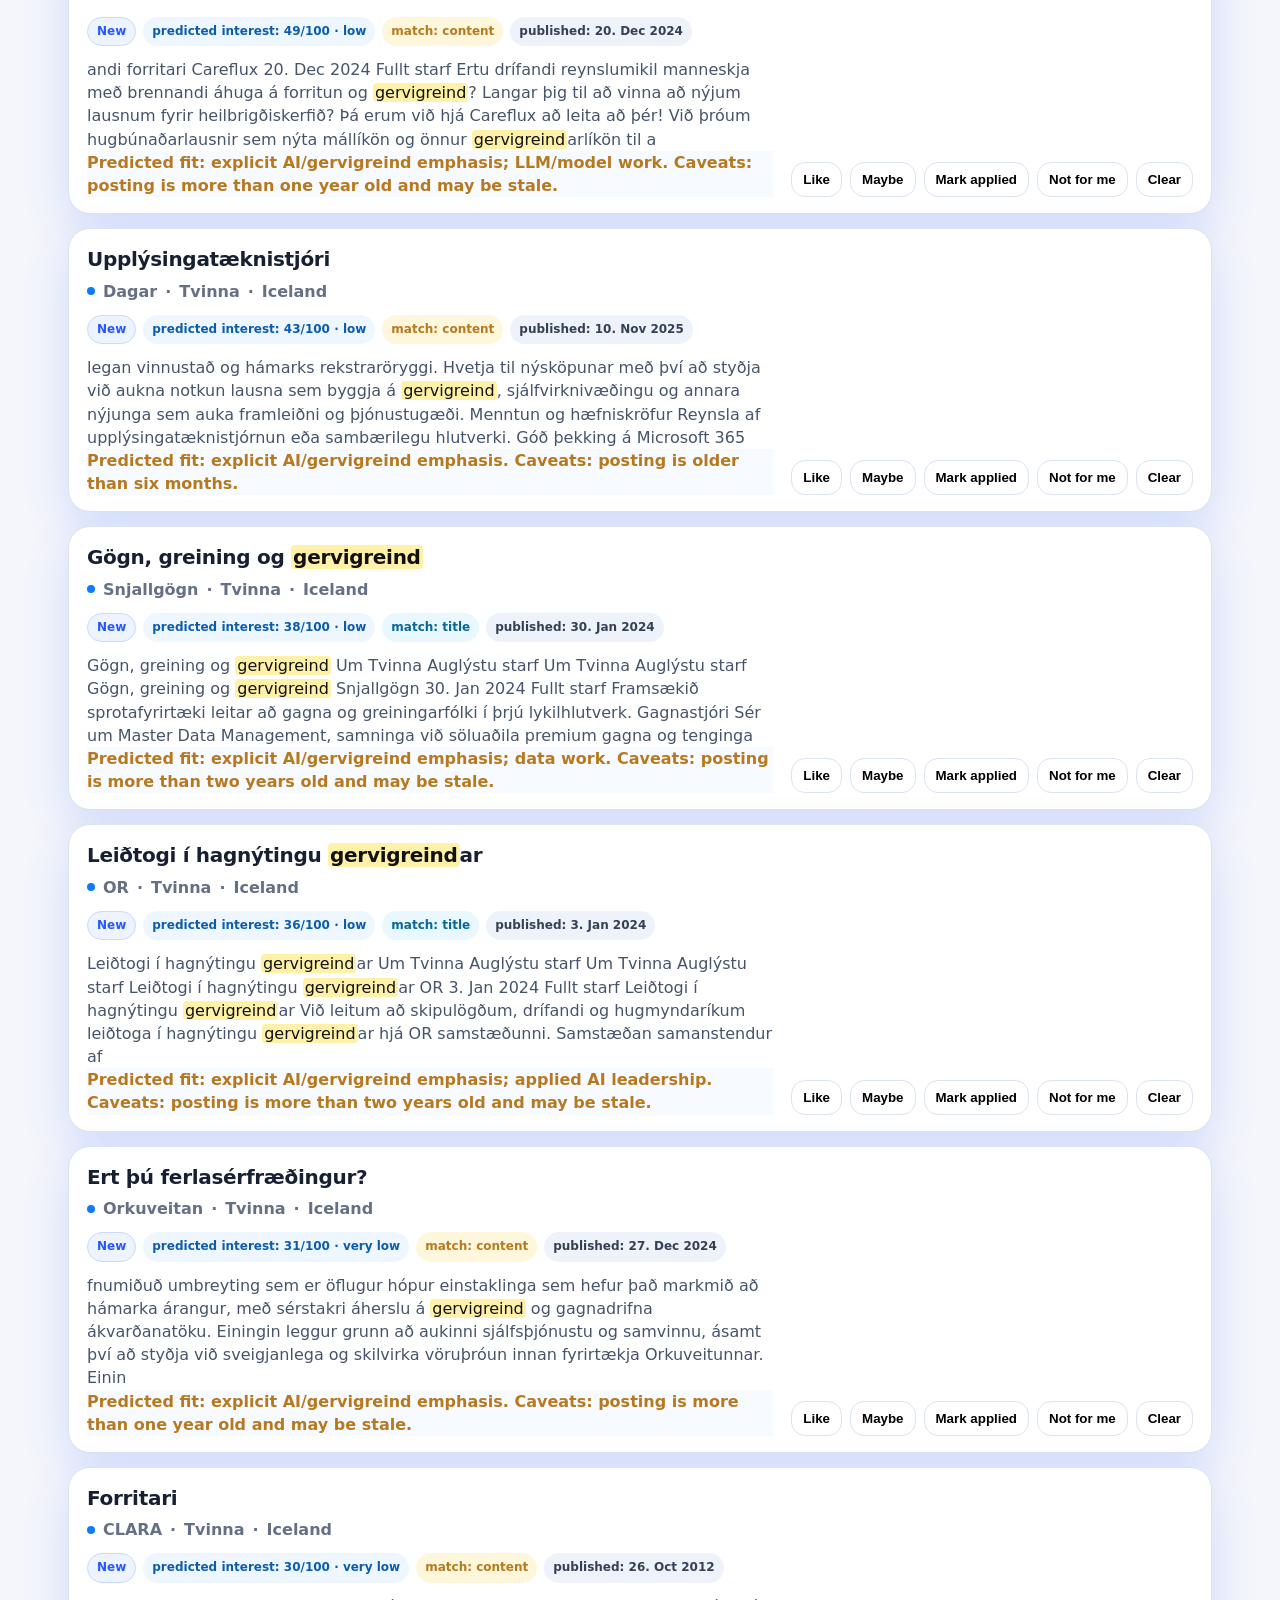
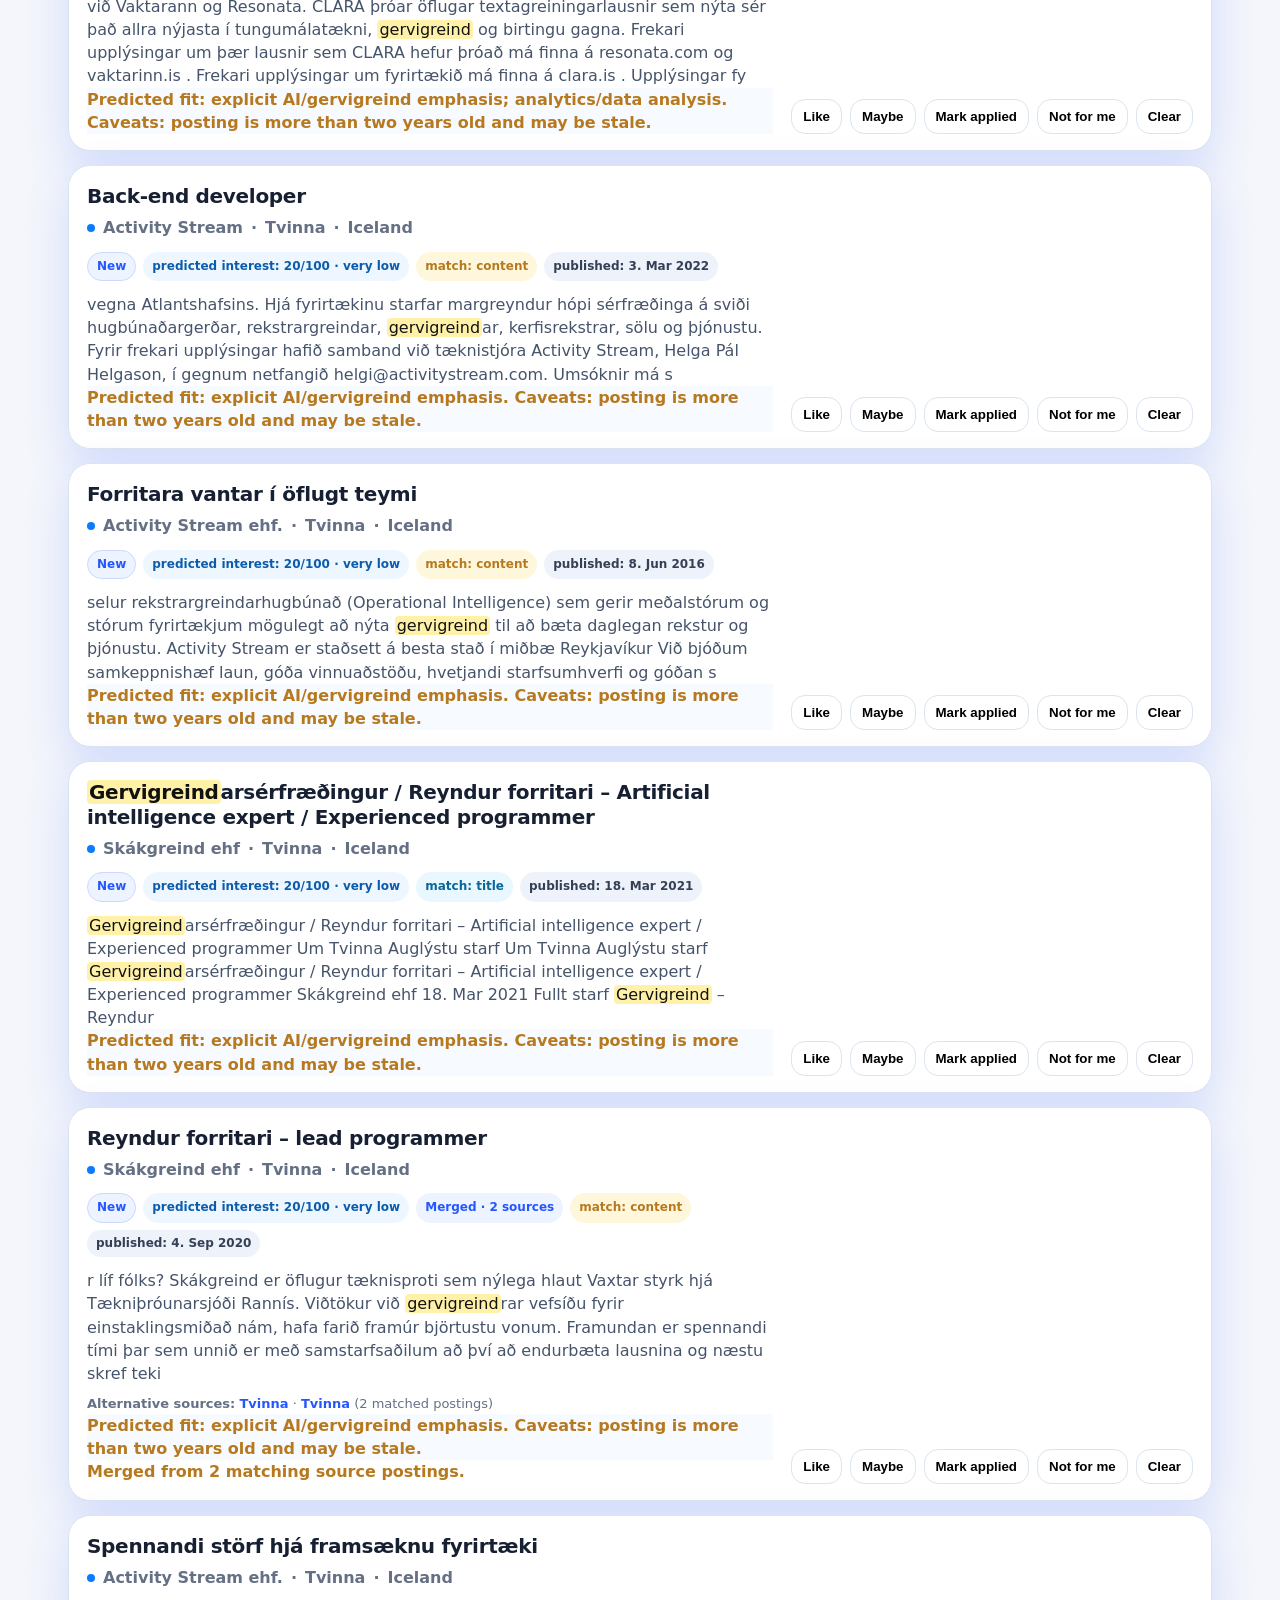
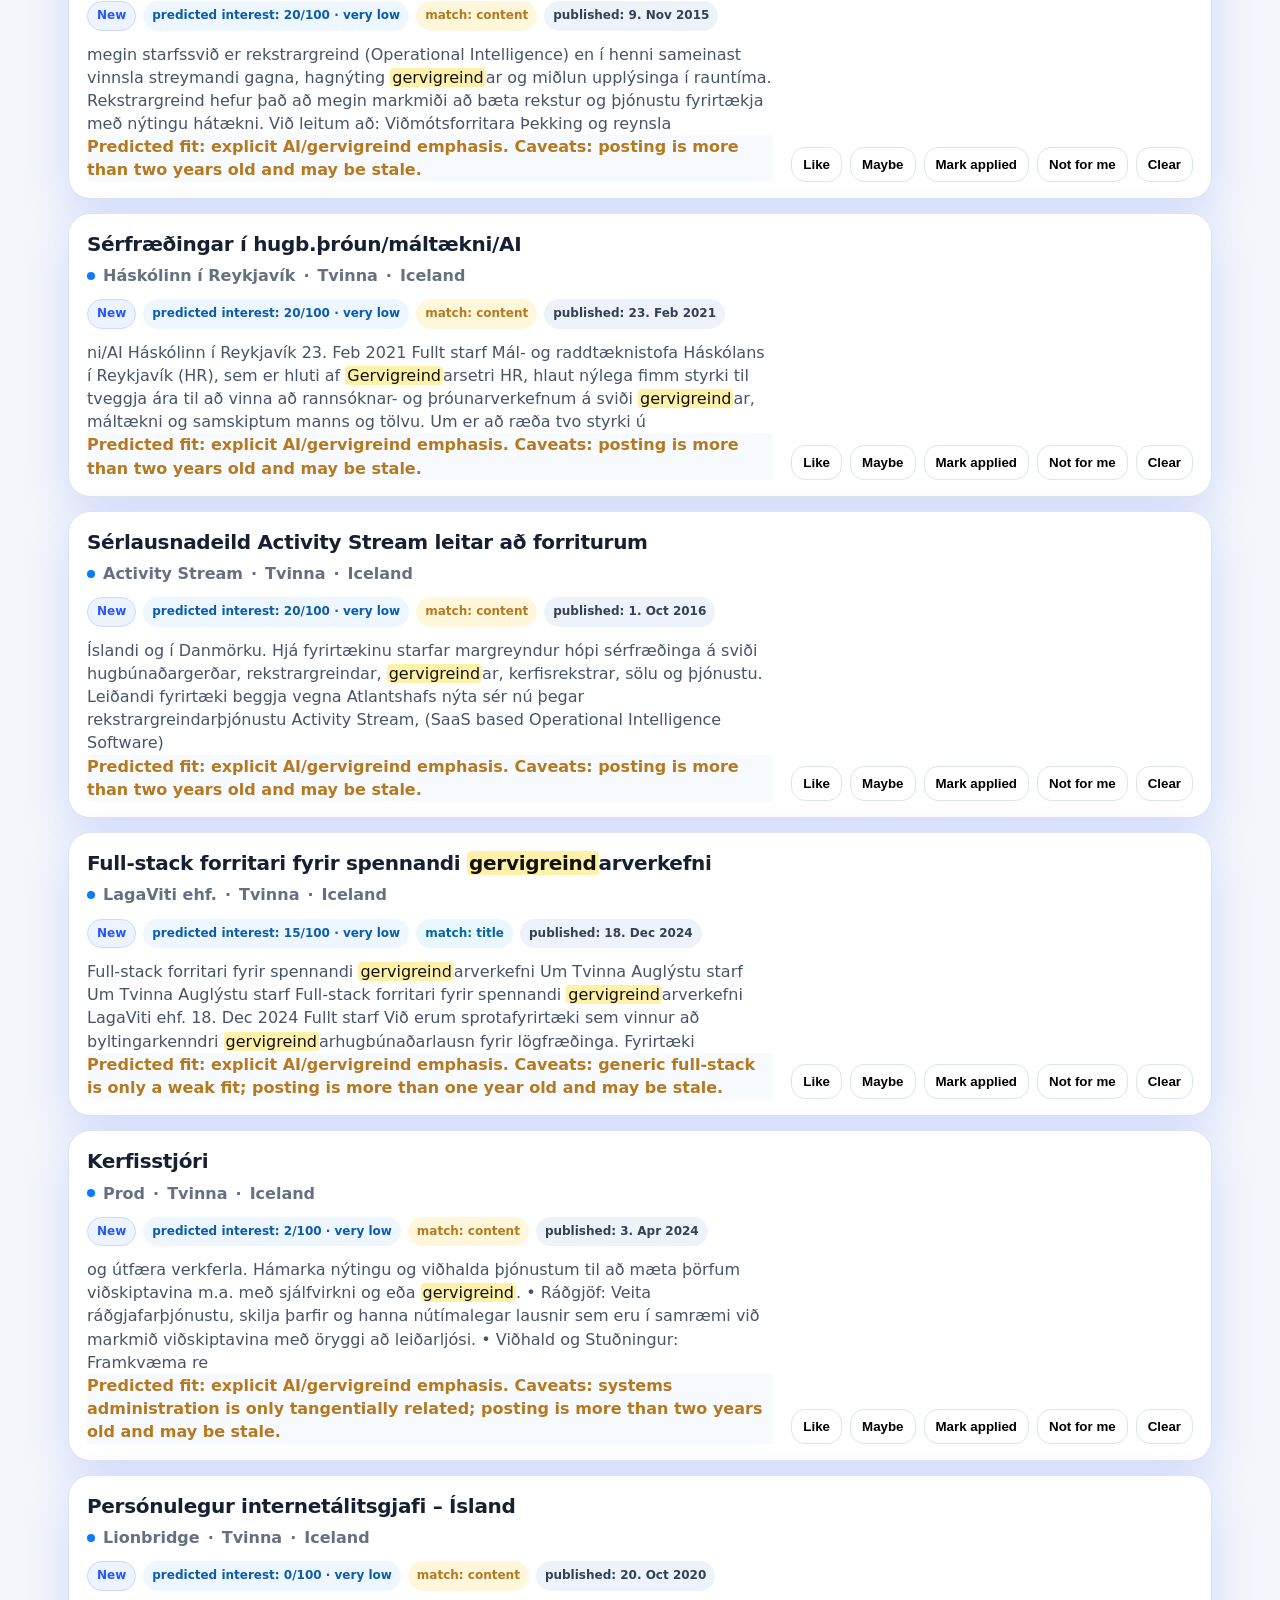
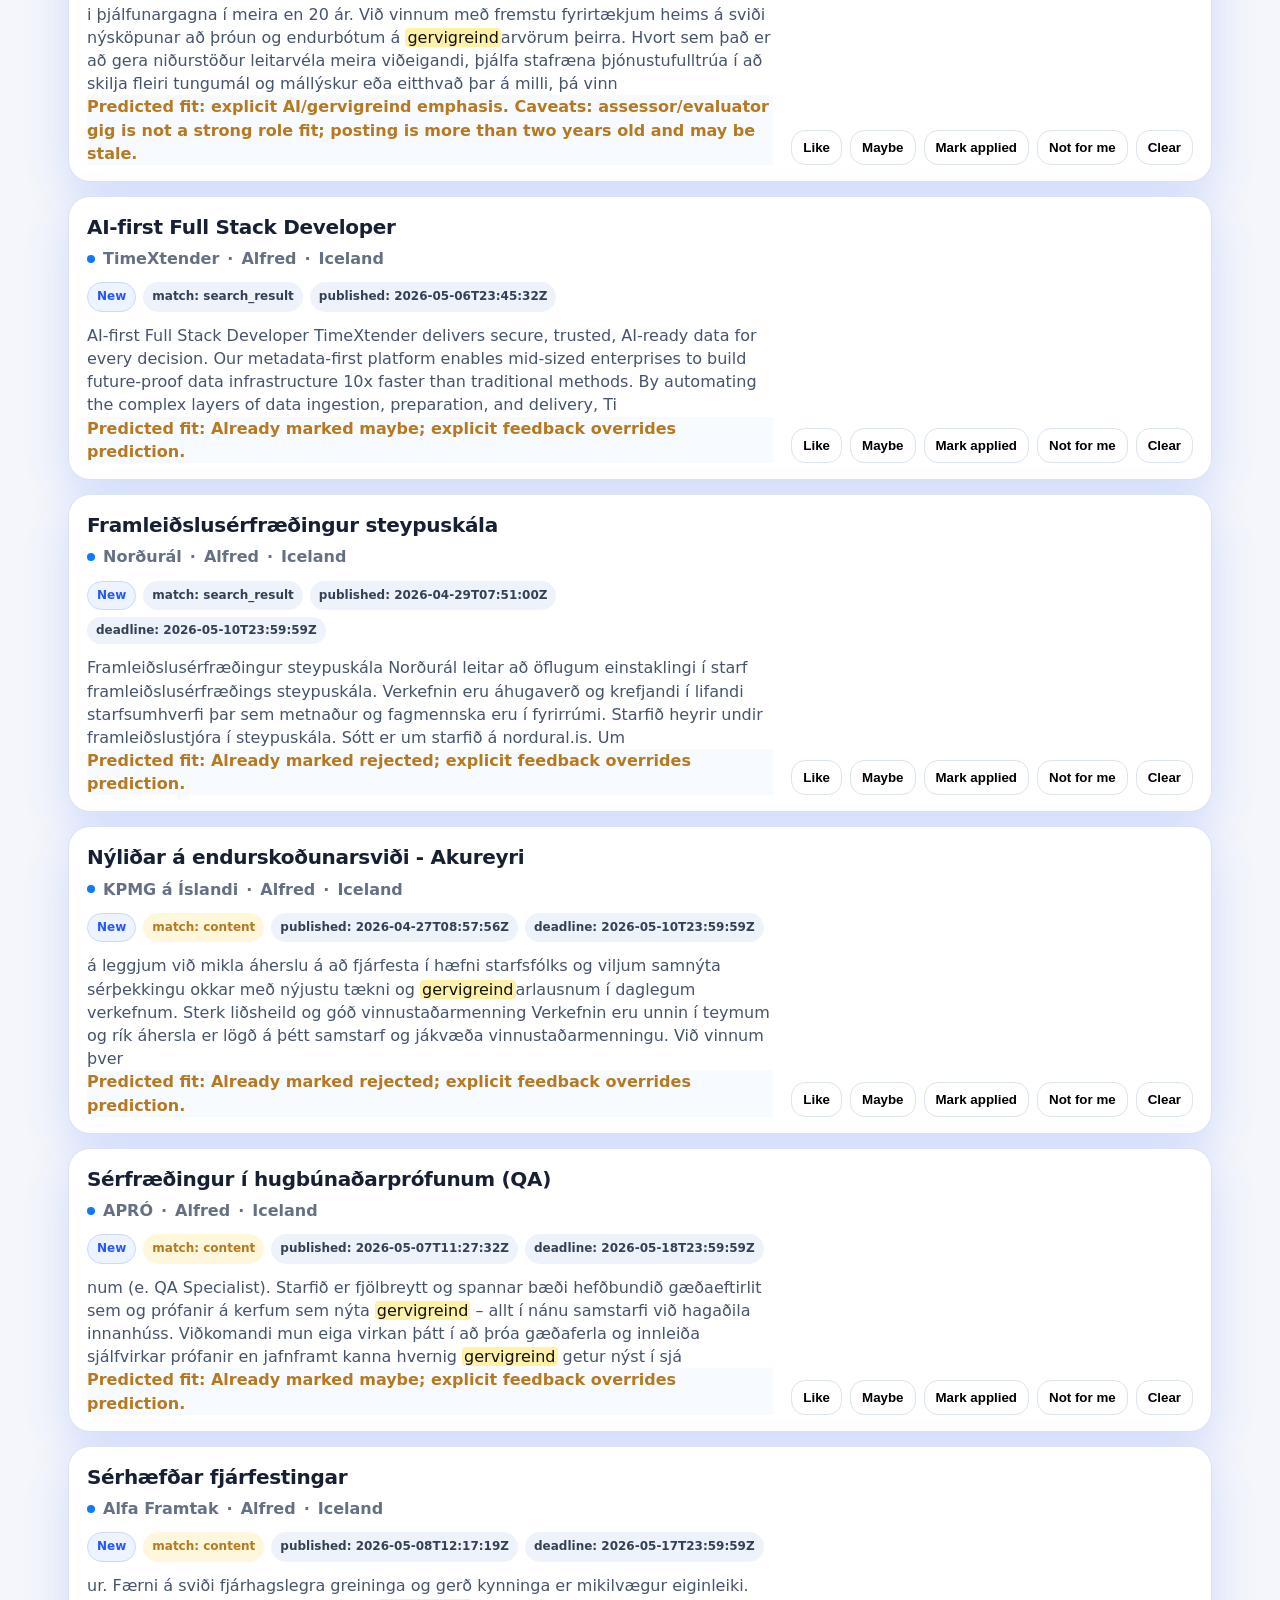
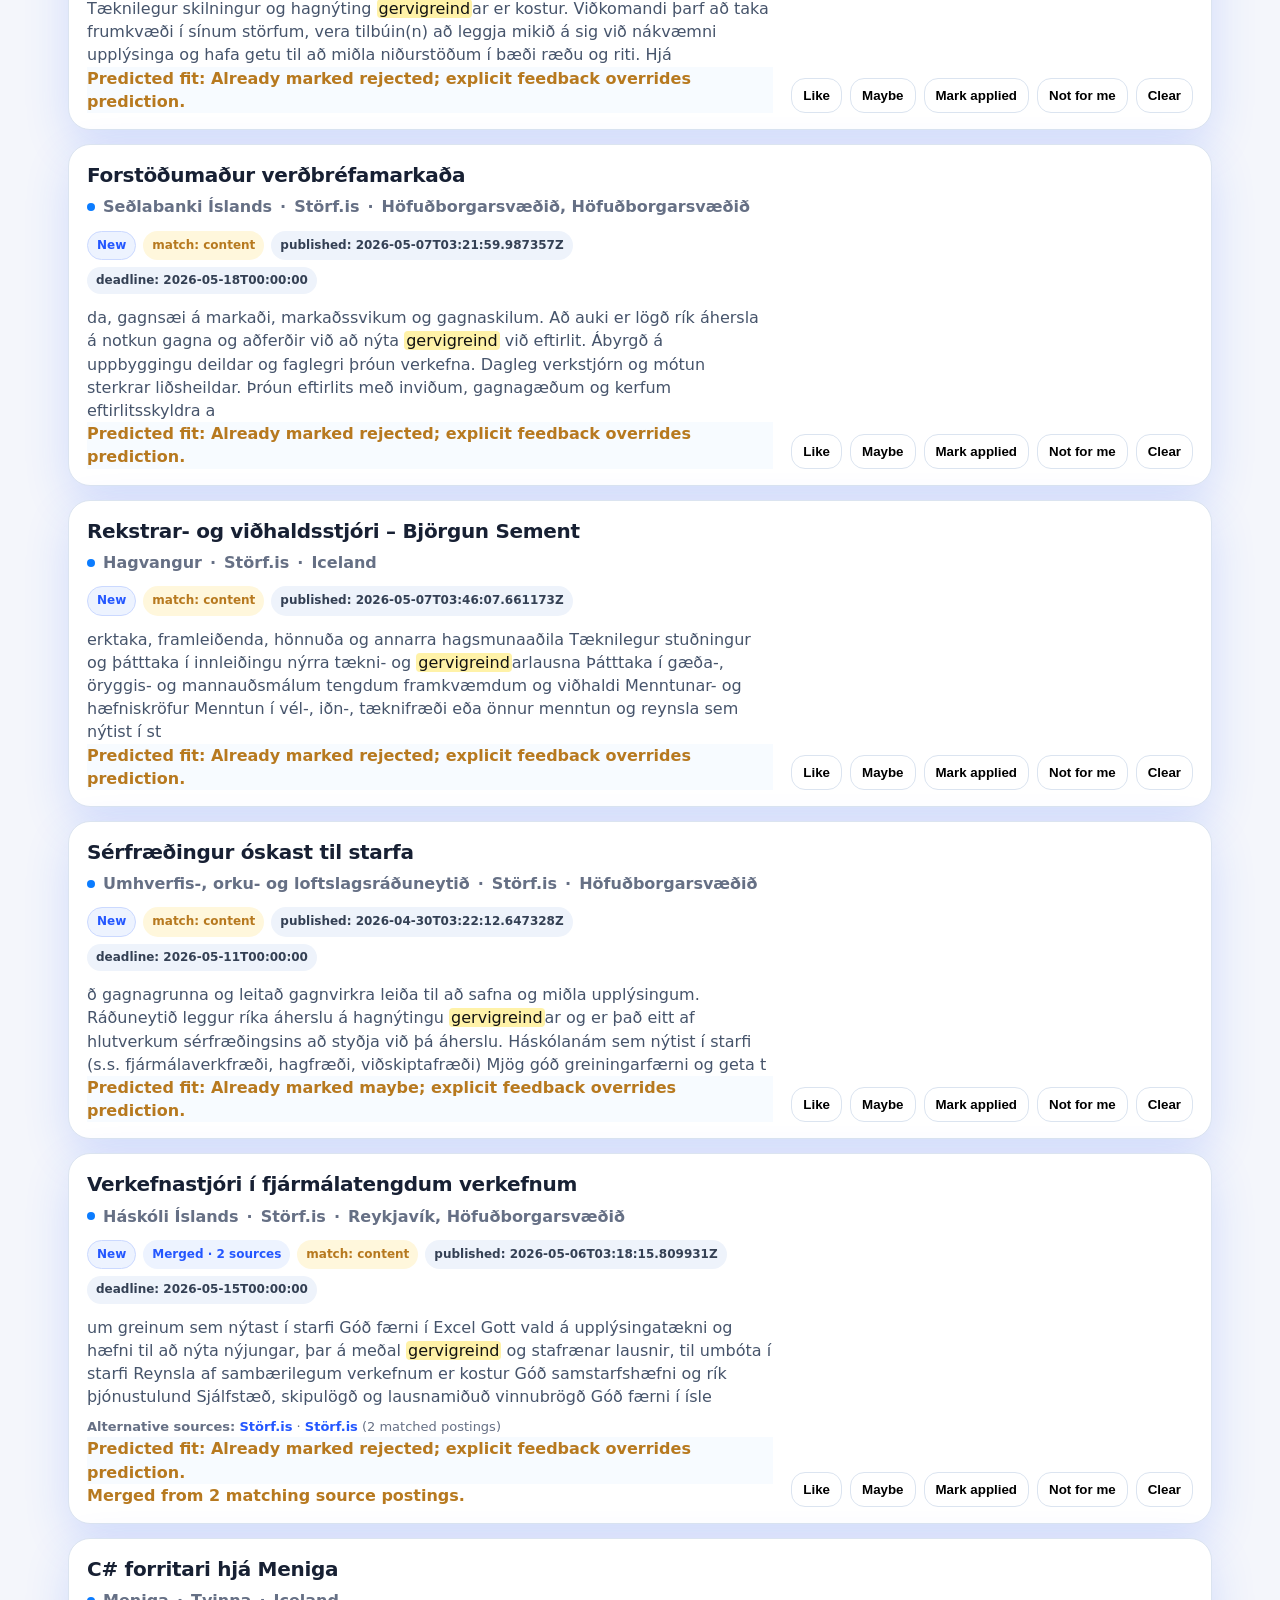
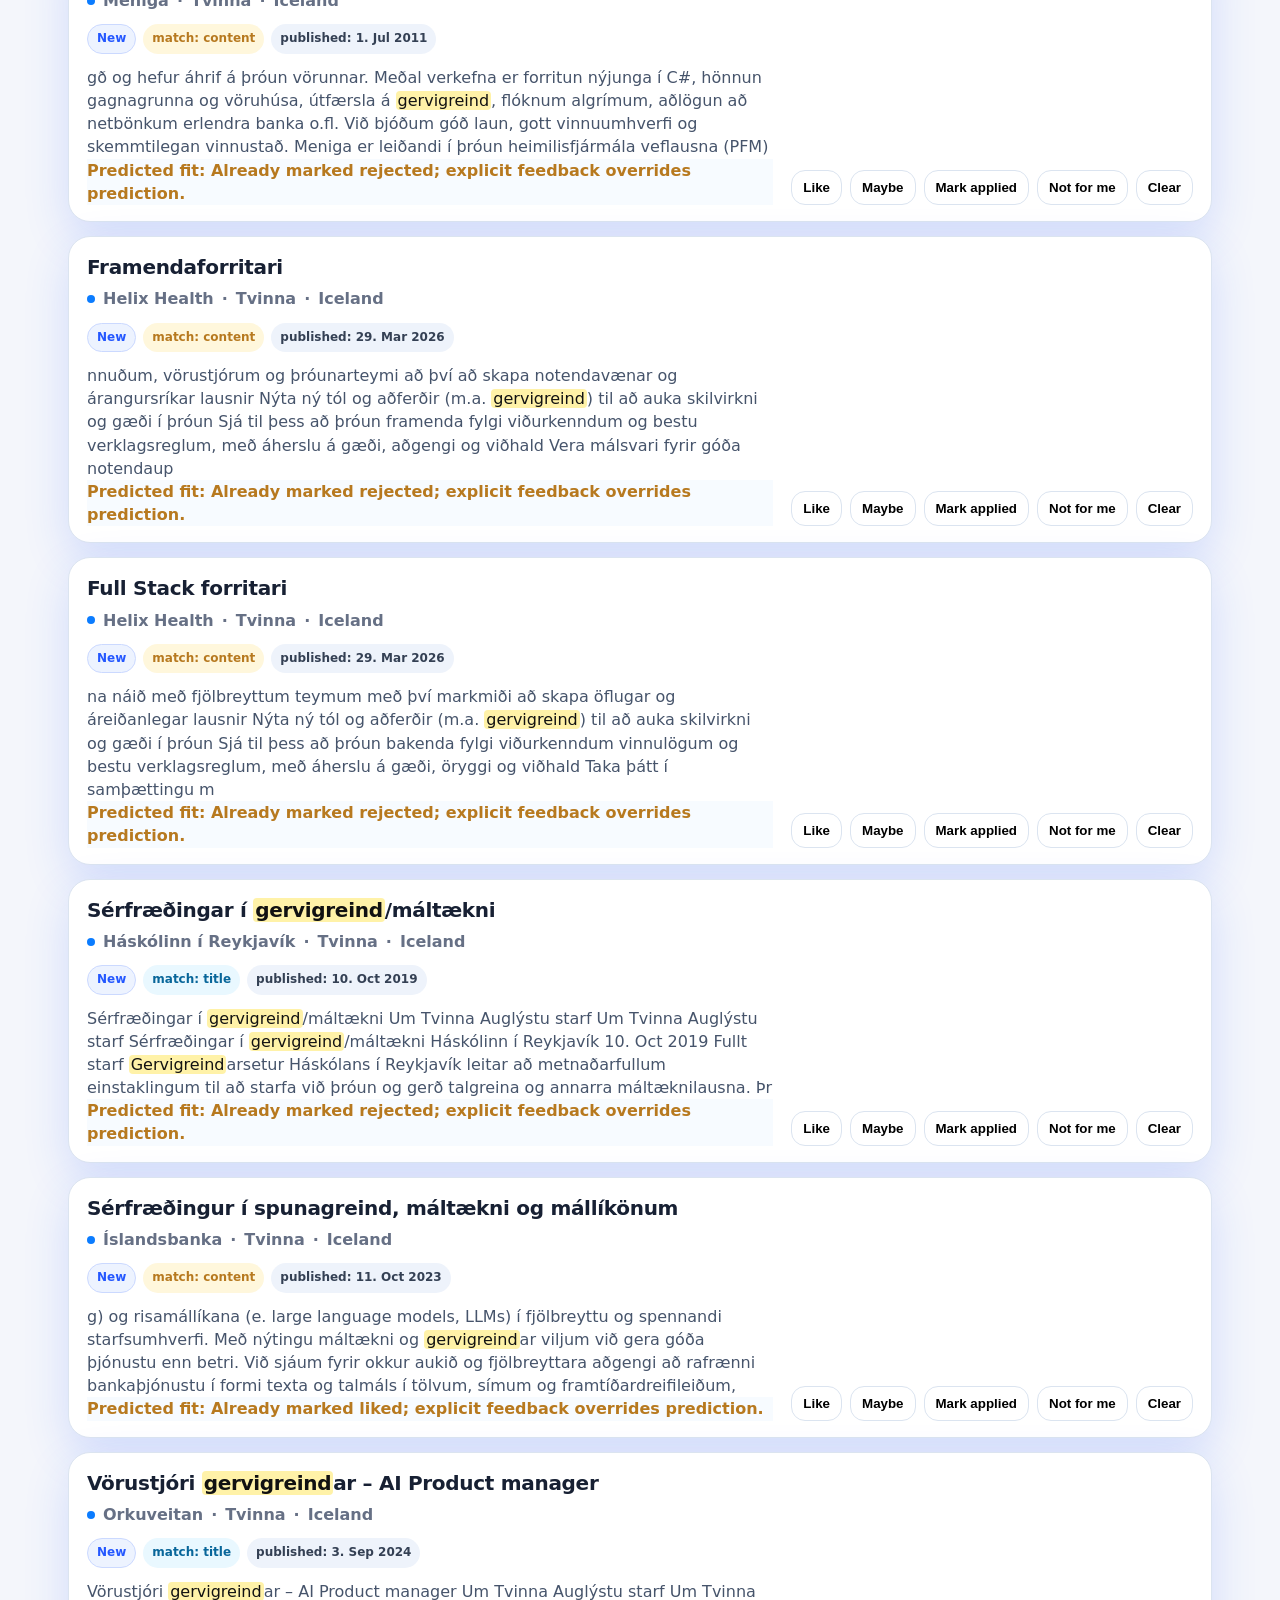
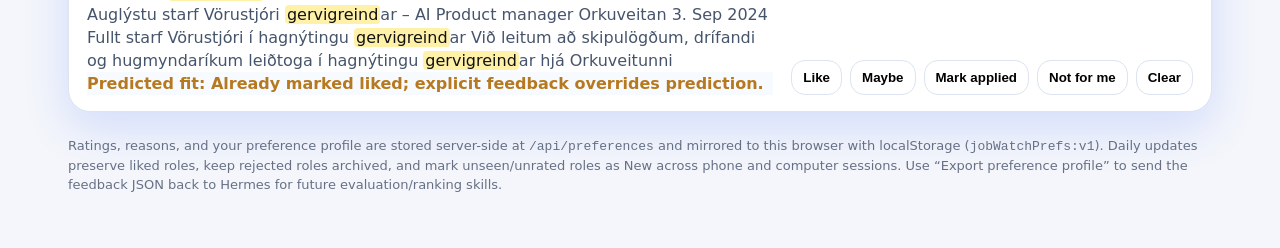
==== commit 9ec4bd91: "Update Iceland AI job watch dashboard" ====
--- a/job-watch/index.html
+++ b/job-watch/index.html
@@ -33,13 +33,15 @@
 const PREF_API='/api/preferences';
 function esc(s){return (s||'').replace(/[&<>"']/g,m=>({'&':'&amp;','<':'&lt;','>':'&gt;','"':'&quot;',"'":'&#39;'}[m]))}
 function hi(s){return esc(s).replace(new RegExp(TERM,'ig'), m=>`<mark>${m}</mark>`)}
-function emptyPrefs(){return {liked:{},maybe:{},applied:{},rejected:{},seen:{},feedback:{}}}
-function normalizePrefs(p){p=p||{}; return {liked:p.liked||{},maybe:p.maybe||{},applied:p.applied||{},rejected:p.rejected||{},seen:p.seen||{},feedback:p.feedback||{}}}
+function emptyPrefs(){return {liked:{},maybe:{},applied:{},rejected:{},seen:{},feedback:{},ui:{}}}
+function normalizePrefs(p){p=p||{}; return {liked:p.liked||{},maybe:p.maybe||{},applied:p.applied||{},rejected:p.rejected||{},seen:p.seen||{},feedback:p.feedback||{},ui:p.ui||{}}}
 function loadPrefs(){try{return normalizePrefs(JSON.parse(localStorage.getItem(PREF_KEY)))}catch(e){return emptyPrefs()}}
 function prefTime(v){const t=Date.parse(v||''); return Number.isFinite(t)?t:0}
 function mergePreferences(serverPrefs, localPrefs){
   const merged=normalizePrefs(serverPrefs); localPrefs=normalizePrefs(localPrefs);
   for(const bucket of ['seen','feedback']) merged[bucket]={...localPrefs[bucket],...merged[bucket]};
+  merged.ui={...(localPrefs.ui||{}),...(merged.ui||{})};
+  merged.ui.filters={...((localPrefs.ui||{}).filters||{}),...((merged.ui||{}).filters||{})};
   const states=['liked','maybe','applied','rejected'];
   const keys=new Set(states.flatMap(b=>Object.keys(localPrefs[b]||{}).concat(Object.keys(merged[b]||{}))));
   for(const key of keys){
@@ -103,8 +105,16 @@
   const input=document.getElementById(`feedback-${key}`);
   markJob(key, rating, input ? input.value : '', job);
 }
-function postedAgeDays(j){const raw=j.published||j.raw_date||''; const d=Date.parse(raw); if(!Number.isFinite(d)) return null; return Math.floor((Date.now()-d)/86400000);}
-function deadlineDays(j){const raw=j.deadline||''; const d=Date.parse(raw); if(!Number.isFinite(d)) return null; return Math.ceil((d-Date.now())/86400000);}
+function parseJobDate(raw){
+  raw=(raw||'').trim(); if(!raw) return null;
+  let d=new Date(raw); if(Number.isFinite(d.getTime())) return d;
+  const monthMap={jan:0,january:0,'janúar':0,feb:1,february:1,'febrúar':1,mar:2,march:2,mars:2,apr:3,april:3,'apríl':3,may:4,'maí':4,jun:5,june:5,'júní':5,jul:6,july:6,'júlí':6,aug:7,august:7,'ágúst':7,sep:8,sept:8,september:8,oct:9,okt:9,october:9,'október':9,nov:10,november:10,dec:11,des:11,december:11,desember:11};
+  const m=raw.match(/(\d{1,2})\.\s*([A-Za-zÁÉÍÓÚÝÞÆÖáðéíóúýþæö]+)\s+(\d{4})/i);
+  if(m){const mon=monthMap[m[2].toLowerCase()]; if(mon!==undefined) return new Date(Date.UTC(Number(m[3]),mon,Number(m[1])));}
+  return null;
+}
+function postedAgeDays(j){const d=parseJobDate(j.published||j.raw_date||''); if(!d) return null; return Math.floor((Date.now()-d.getTime())/86400000);}
+function deadlineDays(j){const d=parseJobDate(j.deadline||''); if(!d) return null; return Math.ceil((d.getTime()-Date.now())/86400000);}
 function isUrgent(j){const days=deadlineDays(j); return (isLiked(j.key)||isMaybe(j.key)) && days!==null && days>=0 && days<=7;}
 function urgentPriority(j){return isUrgent(j)?0:1;}
 function predictedInterestScore(j){const s=j.predicted_interest&&j.predicted_interest.score; return Number.isFinite(s)?s:null;}
@@ -126,12 +136,16 @@
   const blob=new Blob([JSON.stringify(profile,null,2)],{type:'application/json'});
   const a=document.createElement('a'); a.href=URL.createObjectURL(blob); a.download='job-watch-feedback.json'; a.click(); URL.revokeObjectURL(a.href);
 }
+function loadFilterPrefs(){return ((PREFS.ui||{}).filters)||{}}
+function populateSourceOptions(){const all=DATA.jobs||[]; const srcSel=document.getElementById('src'); if(srcSel.options.length===1){[...new Set(all.map(j=>j.source))].sort().forEach(s=>{let o=document.createElement('option');o.value=s;o.textContent=s;srcSel.appendChild(o)})}}
+function applyFilterPrefs(){const f=loadFilterPrefs(); for(const id of ['q','src','match','view','ageFilter']){const el=document.getElementById(id); if(el&&f[id]!==undefined){el.value=f[id];}}}
+function saveFilterPrefs(){PREFS.ui=PREFS.ui||{}; PREFS.ui.filters={q:document.getElementById('q').value,src:document.getElementById('src').value,match:document.getElementById('match').value,view:document.getElementById('view').value,ageFilter:document.getElementById('ageFilter').value,updatedAt:new Date().toISOString()}; savePrefs();}
 async function load(){
   try{const serverPrefs=await loadServerPrefs(); PREFS=mergePreferences(serverPrefs, PREFS); localStorage.setItem(PREF_KEY, JSON.stringify(PREFS)); setSyncStatus('Server-synced memory loaded'); saveServerPrefs(PREFS);}
   catch(e){setSyncStatus('Server-side memory offline; using local backup', false)}
-  DATA=await fetch('jobs.json?'+Date.now()).then(r=>r.json()); render();
+  DATA=await fetch('jobs.json?'+Date.now()).then(r=>r.json()); populateSourceOptions(); applyFilterPrefs(); render();
 }
-function setView(view){document.getElementById('view').value=view; document.querySelectorAll('.tab').forEach(b=>b.classList.toggle('active',b.dataset.view===view)); render();}
+function setView(view){document.getElementById('view').value=view; saveFilterPrefs(); document.querySelectorAll('.tab').forEach(b=>b.classList.toggle('active',b.dataset.view===view)); render();}
 function render(){
   const all=DATA.jobs||[];
   const view=document.getElementById('view').value;
@@ -141,7 +155,8 @@
   document.getElementById('newCount').textContent=all.filter(isNew).length;
   document.getElementById('likedCount').textContent=all.filter(j=>isLiked(j.key)).length;
   document.getElementById('updated').textContent='Updated '+((DATA.updated_at||'').replace('T',' ').replace('+00:00',' UTC')||'–')+' · '+all.length+' total matches';
-  const srcSel=document.getElementById('src'); if(srcSel.options.length===1){[...new Set(all.map(j=>j.source))].sort().forEach(s=>{let o=document.createElement('option');o.value=s;o.textContent=s;srcSel.appendChild(o)})}
+  populateSourceOptions();
+  const srcSel=document.getElementById('src');
   document.getElementById('sourceStatus').innerHTML=(DATA.sources||[]).map(s=>`<span class="pill"><b>${esc(s.source)}</b>: <span class="${s.ok?'ok':'err'}">${s.ok?'ok':'error'}</span> · ${s.count||0}${s.note?` · ${esc(s.note)}`:''}</span>`).join('');
   const q=document.getElementById('q').value.toLowerCase(), src=srcSel.value, mt=document.getElementById('match').value;
   const ageLabel=document.getElementById('ageFilter').selectedOptions[0]?.textContent||'Any age';
@@ -167,5 +182,6 @@
     return `<article class="job-card ${urgent?'urgent-deadline':''} ${liked?'liked':''} ${maybe?'maybe':''} ${applied?'applied':''} ${rejected?'rejected':''} ${fresh?'is-new':''}"><div><h3><a href="${esc(j.url)}" target="_blank" rel="noopener" onclick="markSeen('${safeKey}')">${hi(j.title)}</a></h3><div class="company-row"><span class="source-dot"></span><span>${esc(j.company||'Unknown company')}</span><span>·</span><span>${esc(j.source)}</span>${j.location?`<span>·</span><span>${esc(j.location)}</span>`:''}</div><div class="badges">${urgent?`<span class="badge urgent">URGENT · Needs action · deadline less than a week (${deadlineDays(j)}d)</span>`:''}${fresh?'<span class="badge new">New</span>':''}${predictionBadge}${j.duplicate_count>1?`<span class="badge merged">Merged · ${j.duplicate_count} sources</span>`:''}${liked?'<span class="badge liked">Liked</span>':''}${maybe?'<span class="badge maybe">Maybe</span>':''}${applied?'<span class="badge applied">Applied</span>':''}${rejected?'<span class="badge rejected">Not for me</span>':''}${j.matched_in?`<span class="badge ${esc(j.matched_in)}">match: ${esc(j.matched_in)}</span>`:''}${j.published?`<span class="badge">published: ${esc(j.published)}</span>`:''}${j.deadline?`<span class="badge">deadline: ${esc(j.deadline)}</span>`:''}</div><p class="snippet">${hi(j.snippet||'')}</p>${sourceLinksHtml}${predictionNote}${reasonHtml}${j.status_note?`<div class="note">${esc(j.status_note)}</div>`:''}</div><div class="actions"><button class="action like ${liked?'active':''}" onclick="showFeedbackBox('${safeKey}','liked')">${liked?'Edit like':'Like'}</button><button class="action maybe ${maybe?'active':''}" onclick="showFeedbackBox('${safeKey}','maybe')">${maybe?'Edit maybe':'Maybe'}</button><button class="action applied ${applied?'active':''}" onclick="markApplied('${safeKey}')">${applied?'Applied':'Mark applied'}</button><button class="action reject ${rejected?'active':''}" onclick="showFeedbackBox('${safeKey}','rejected')">${rejected?'Edit Not for me':'Not for me'}</button><button class="action" onclick="markJob('${safeKey}','clear')">Clear</button>${feedbackBox}</div></article>`;
   }).join('') || '<p class="sub">No roles match this view/filter.</p>';
 }
-document.getElementById('q').oninput=render; document.getElementById('src').onchange=render; document.getElementById('match').onchange=render; document.getElementById('ageFilter').onchange=render; document.getElementById('view').onchange=e=>setView(e.target.value); document.querySelectorAll('.tab').forEach(b=>b.onclick=()=>setView(b.dataset.view)); load();
+function handleFilterChange(){saveFilterPrefs(); render();}
+document.getElementById('q').oninput=handleFilterChange; document.getElementById('src').onchange=handleFilterChange; document.getElementById('match').onchange=handleFilterChange; document.getElementById('ageFilter').onchange=handleFilterChange; document.getElementById('view').onchange=e=>setView(e.target.value); document.querySelectorAll('.tab').forEach(b=>b.onclick=()=>setView(b.dataset.view)); load();
 </script></body></html>
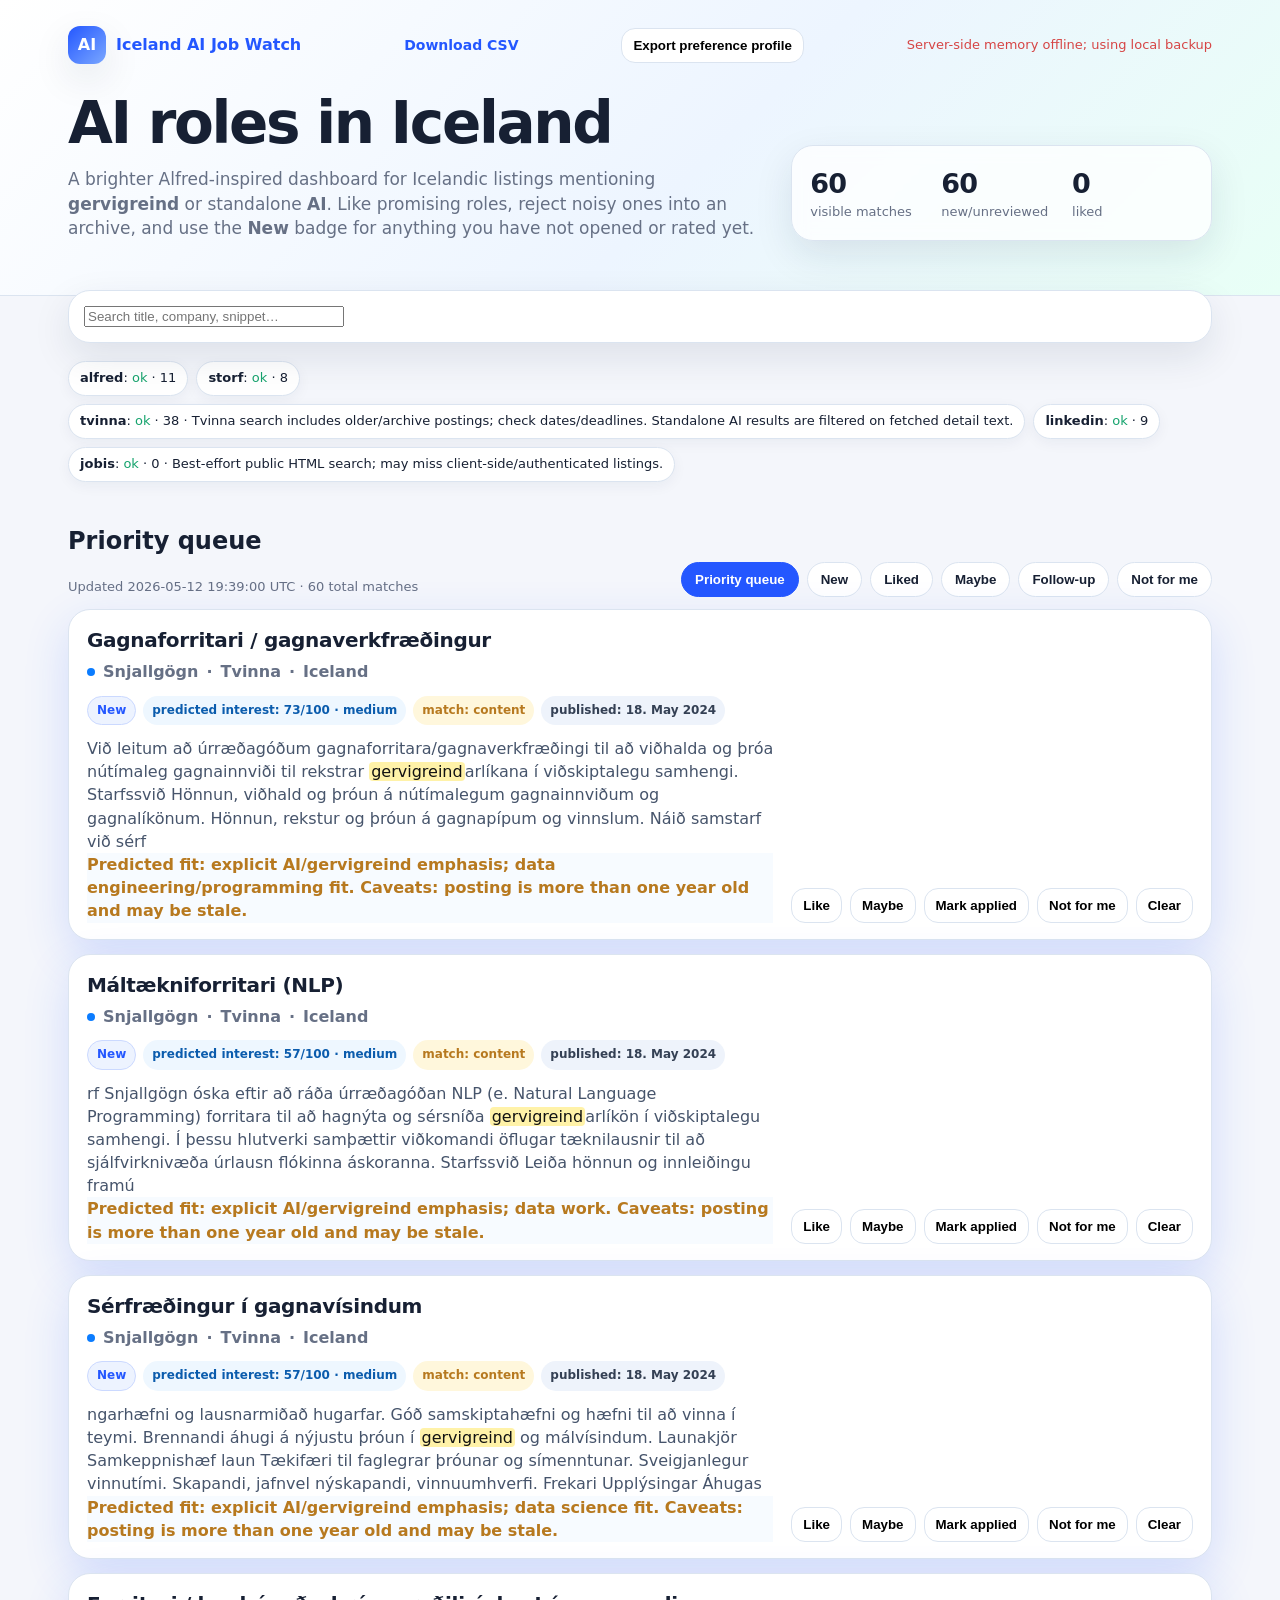
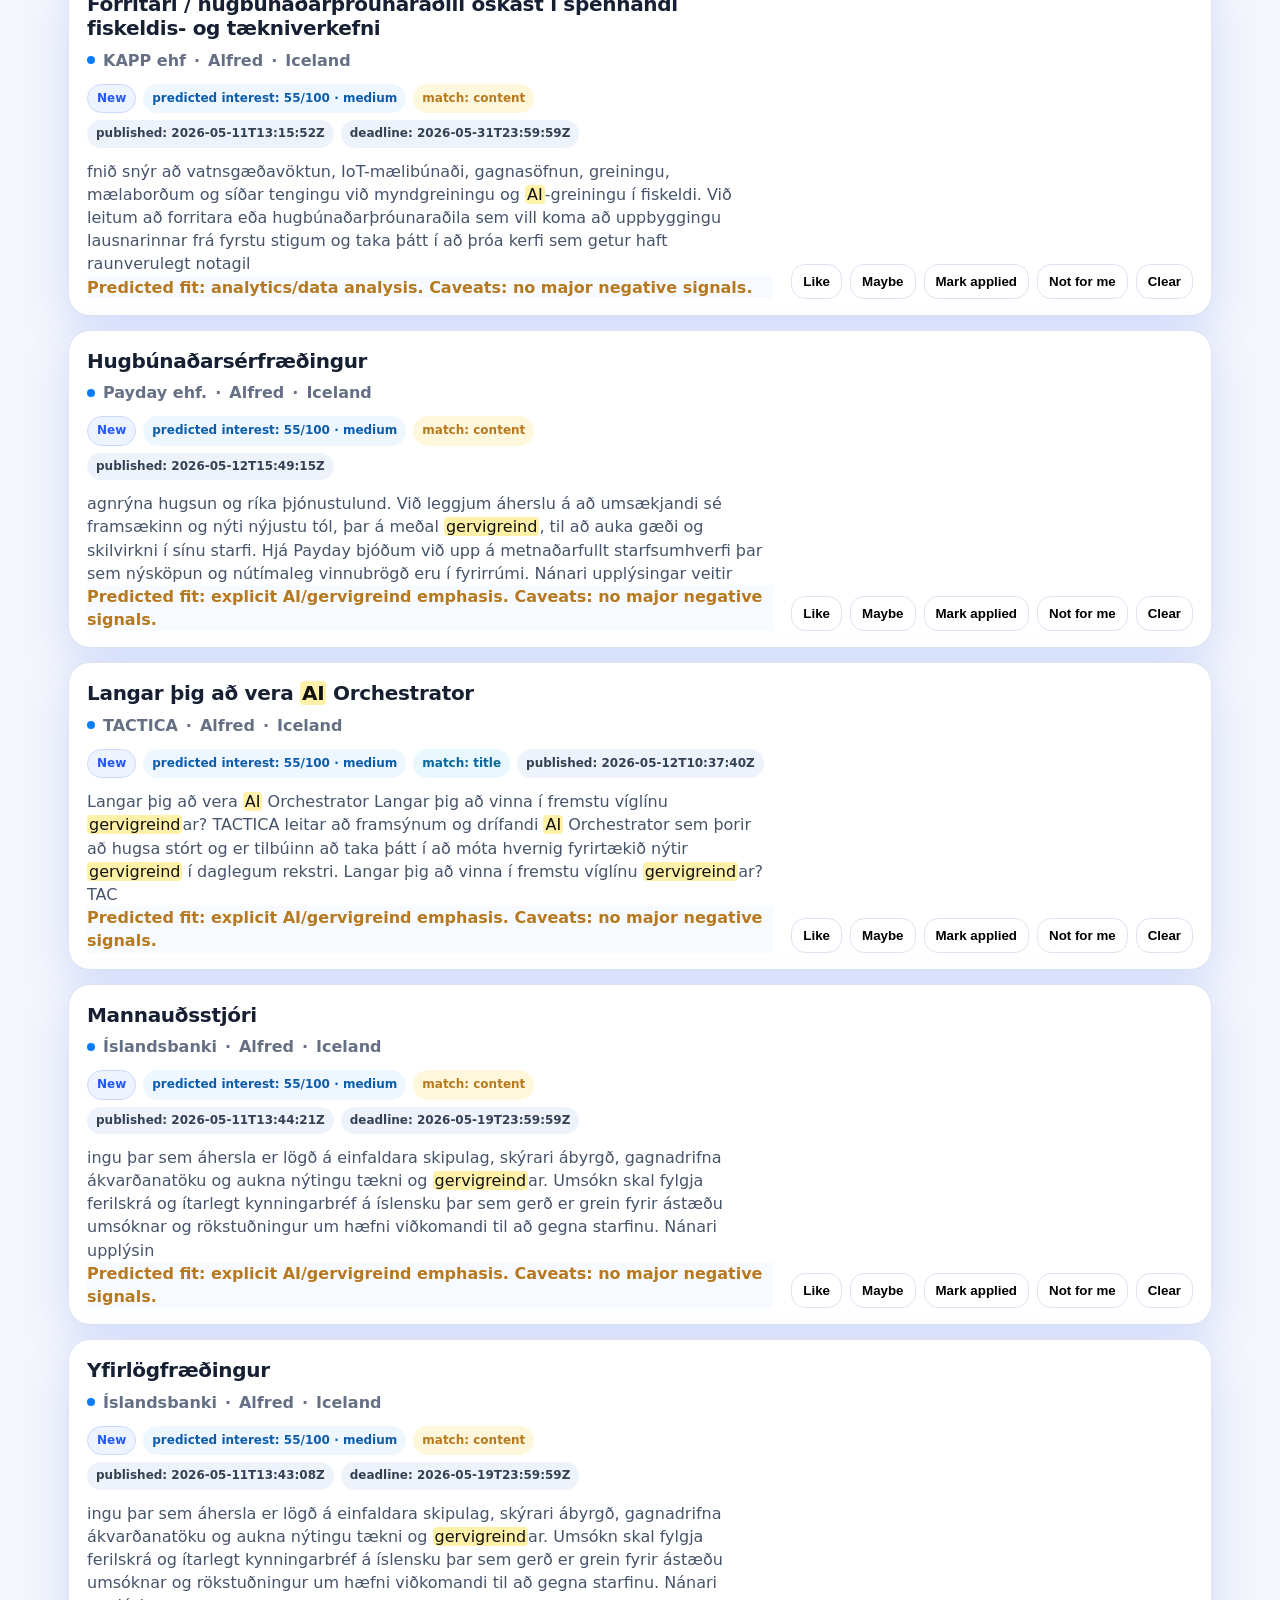
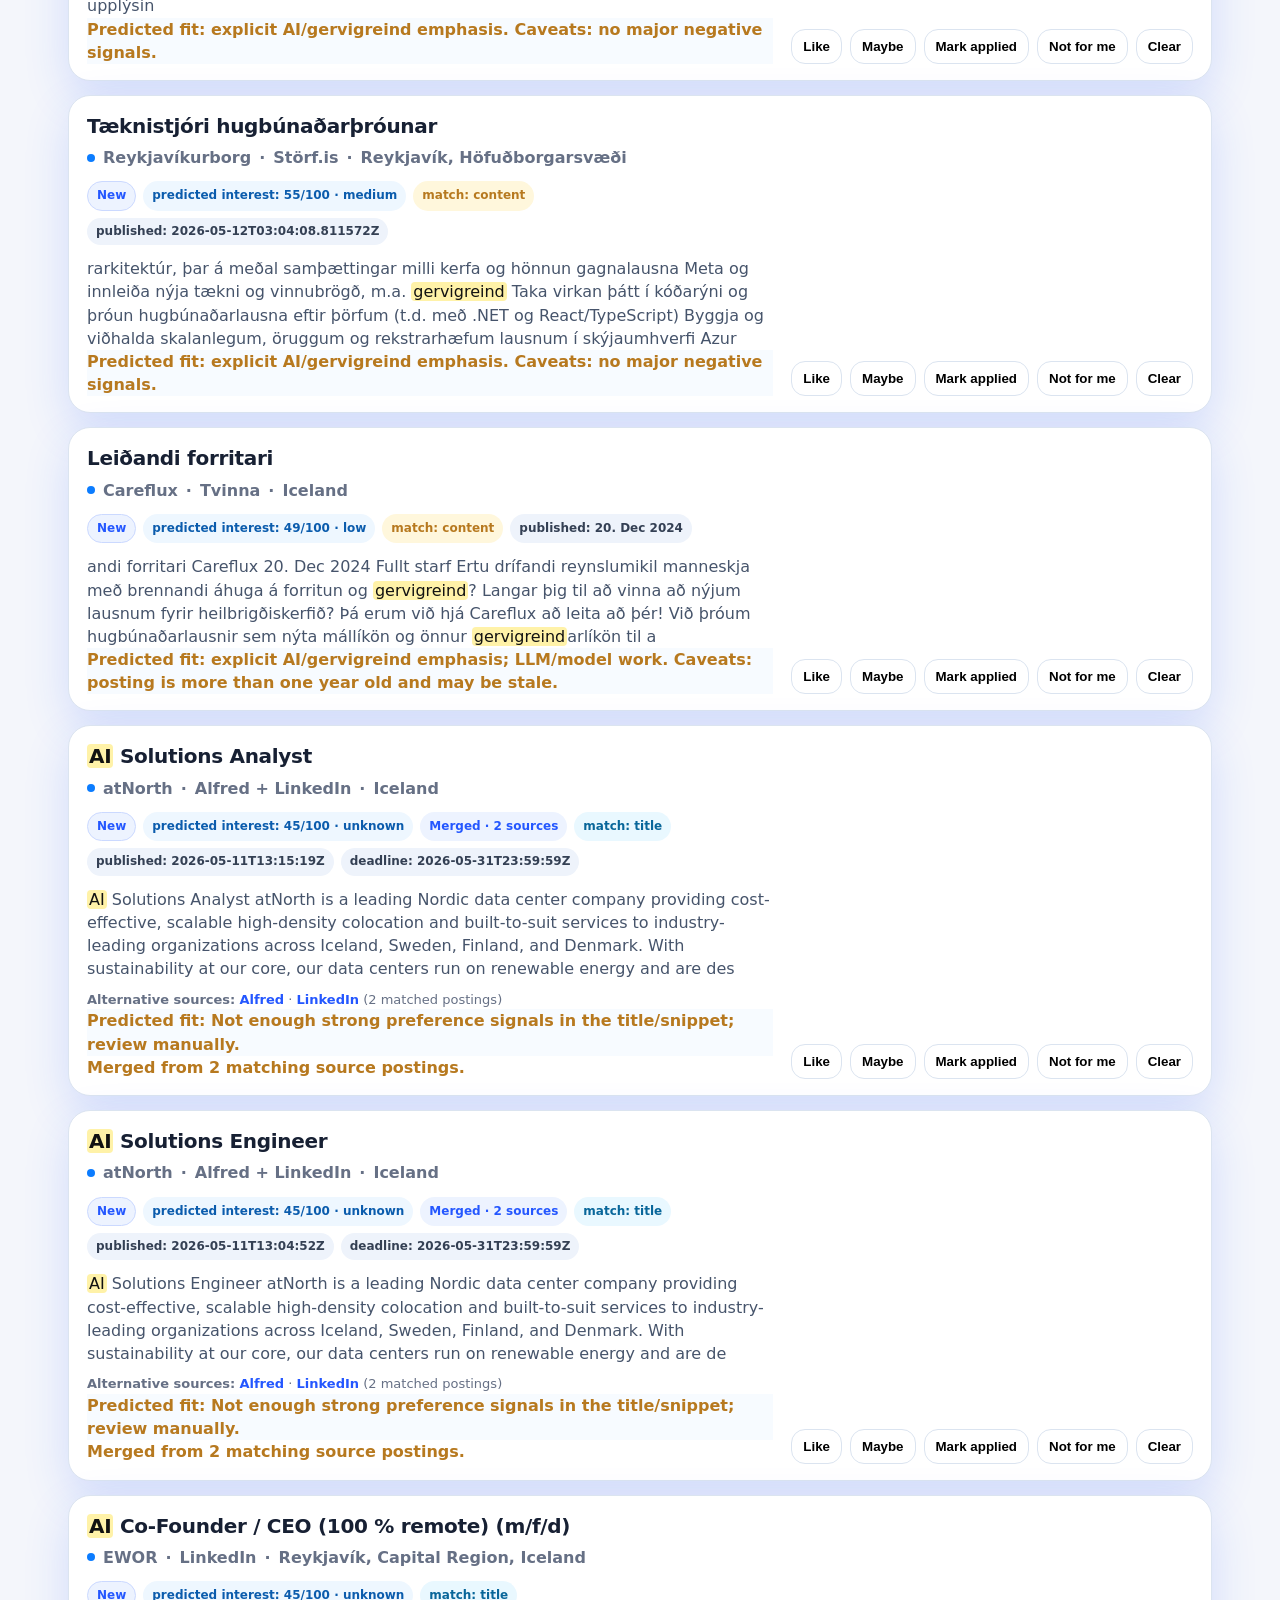
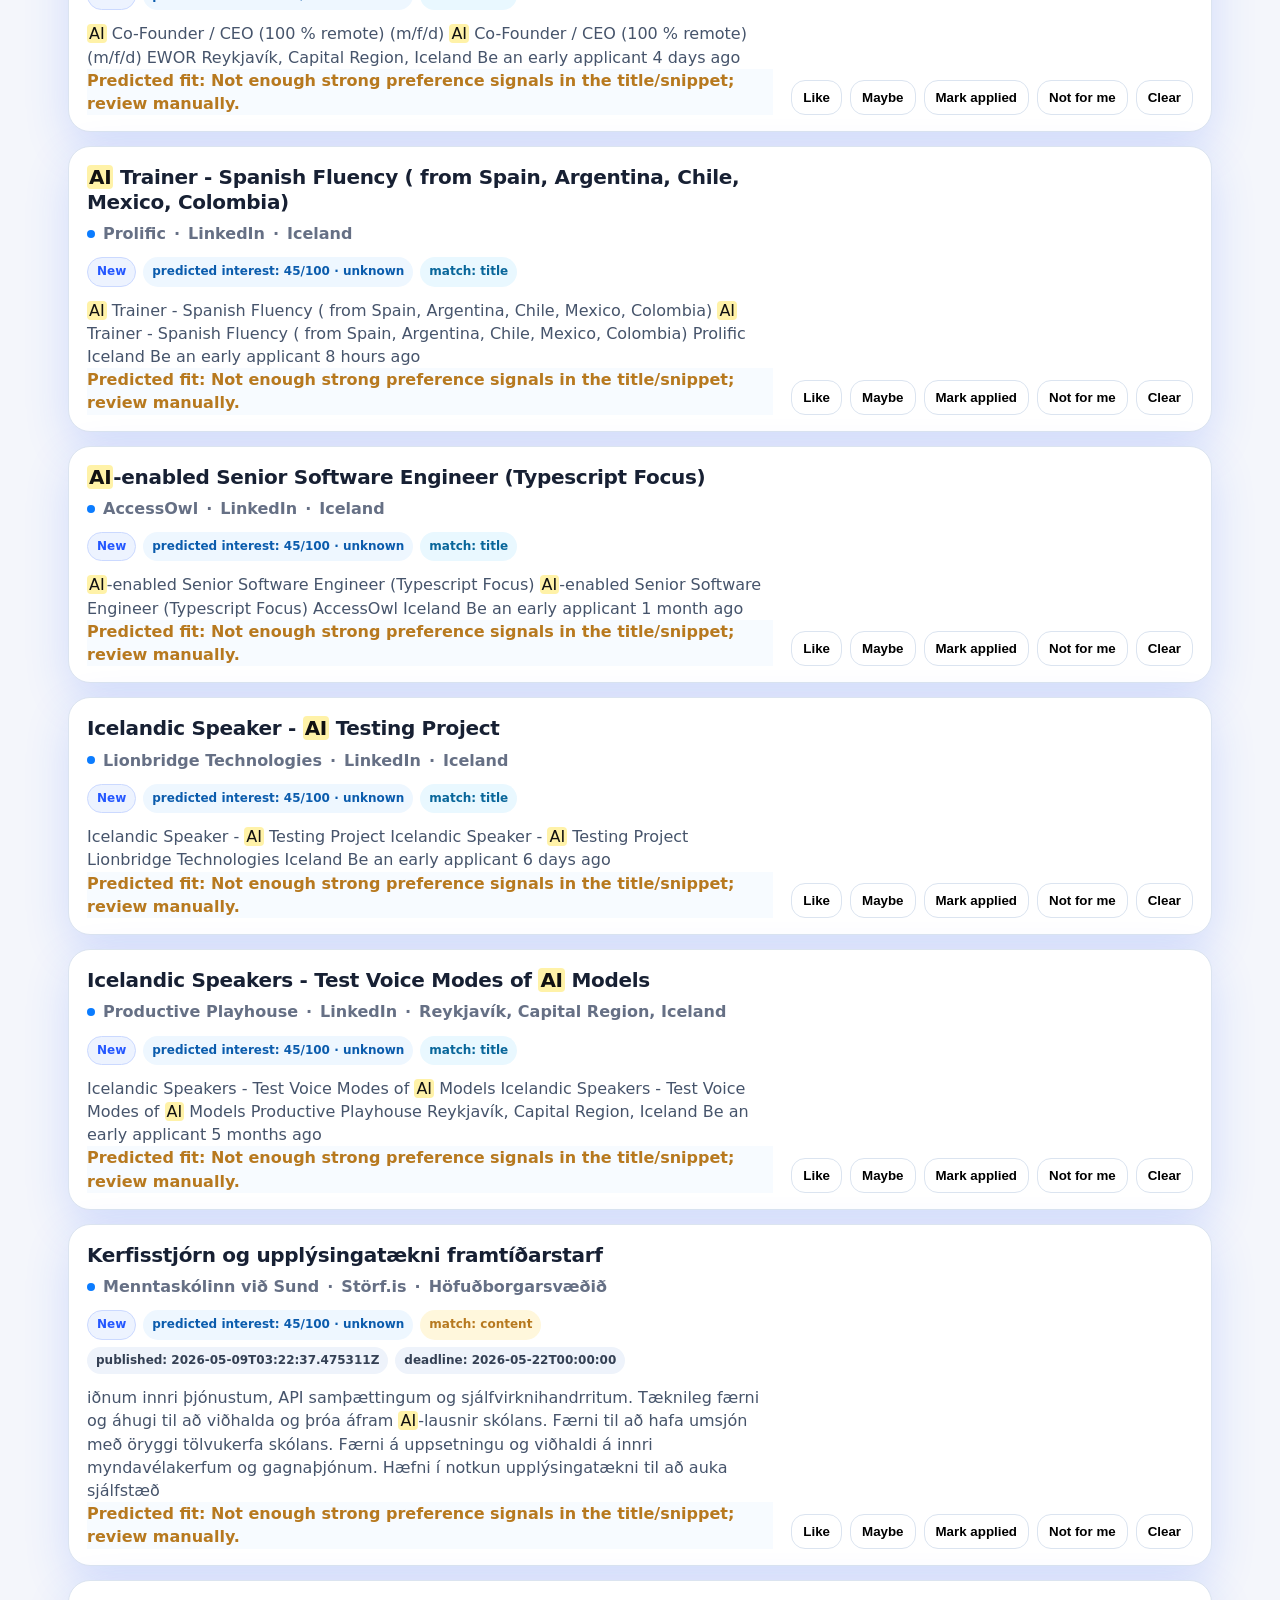
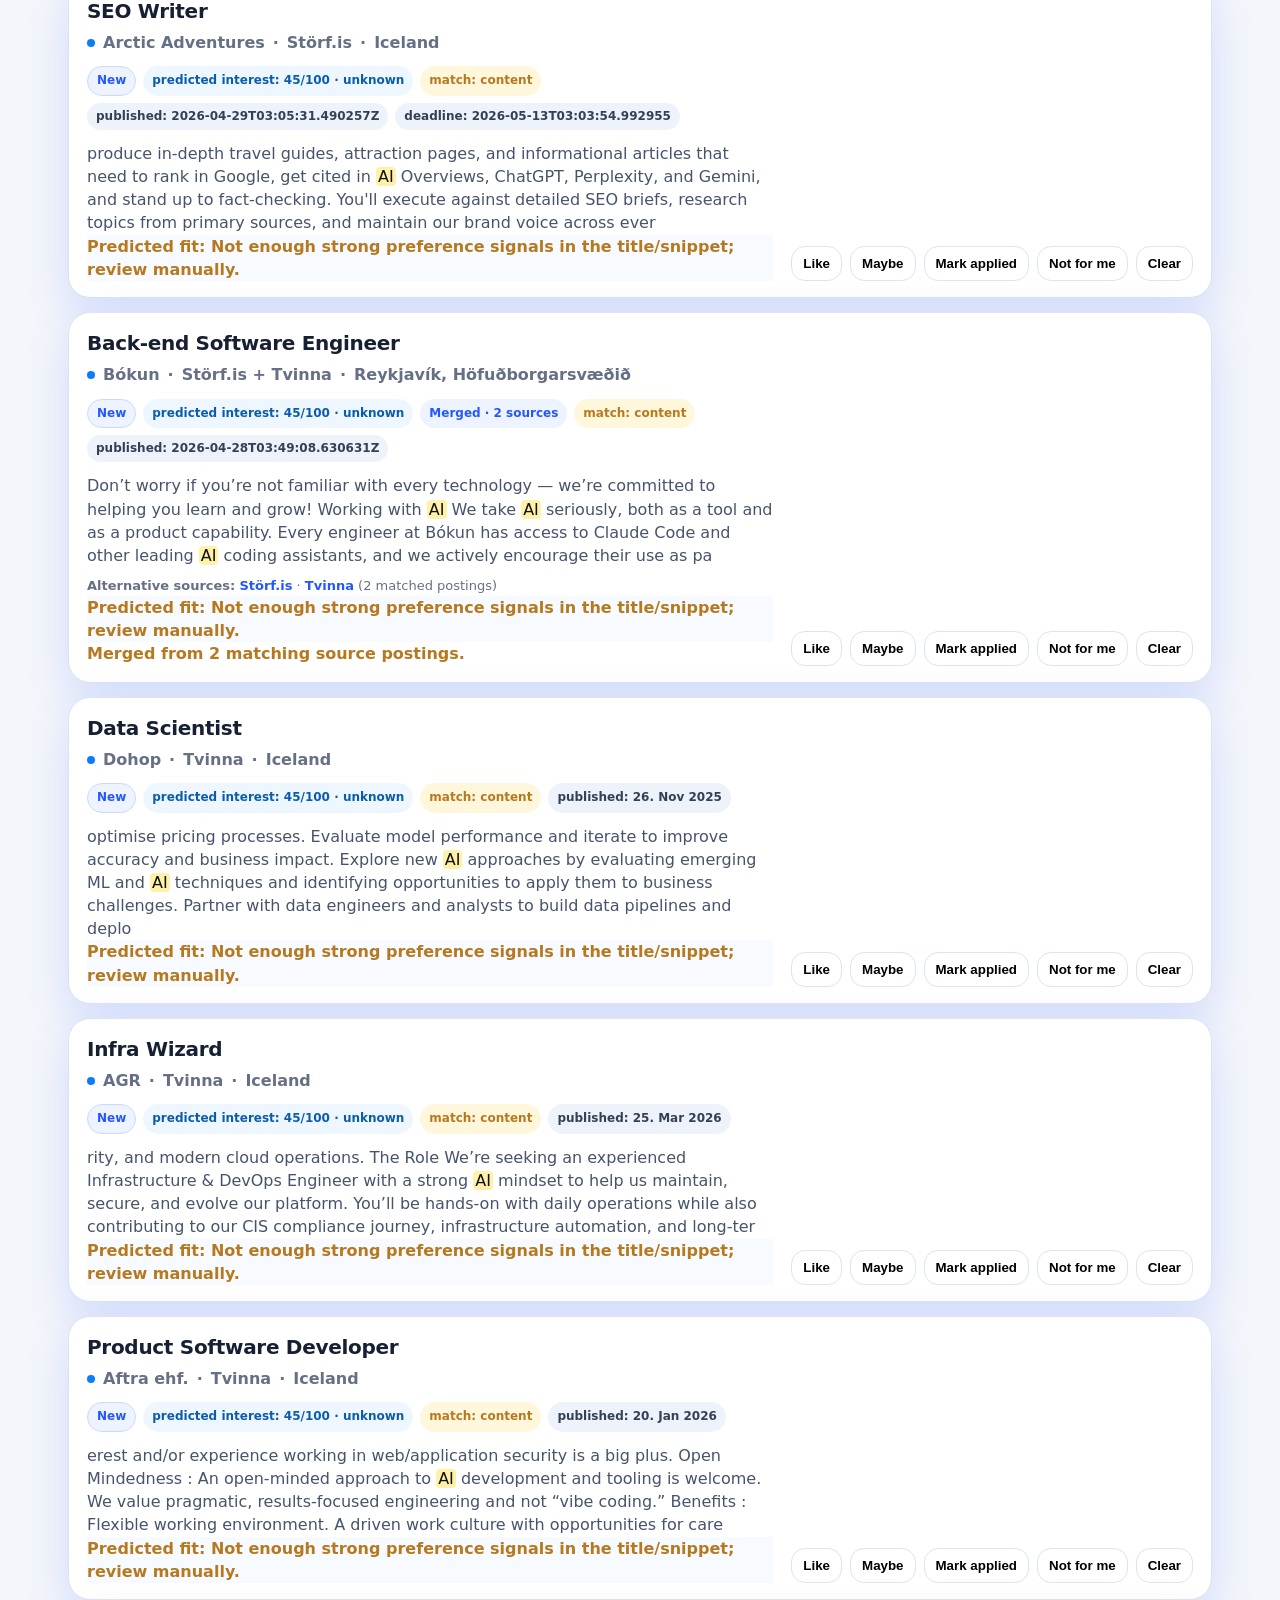
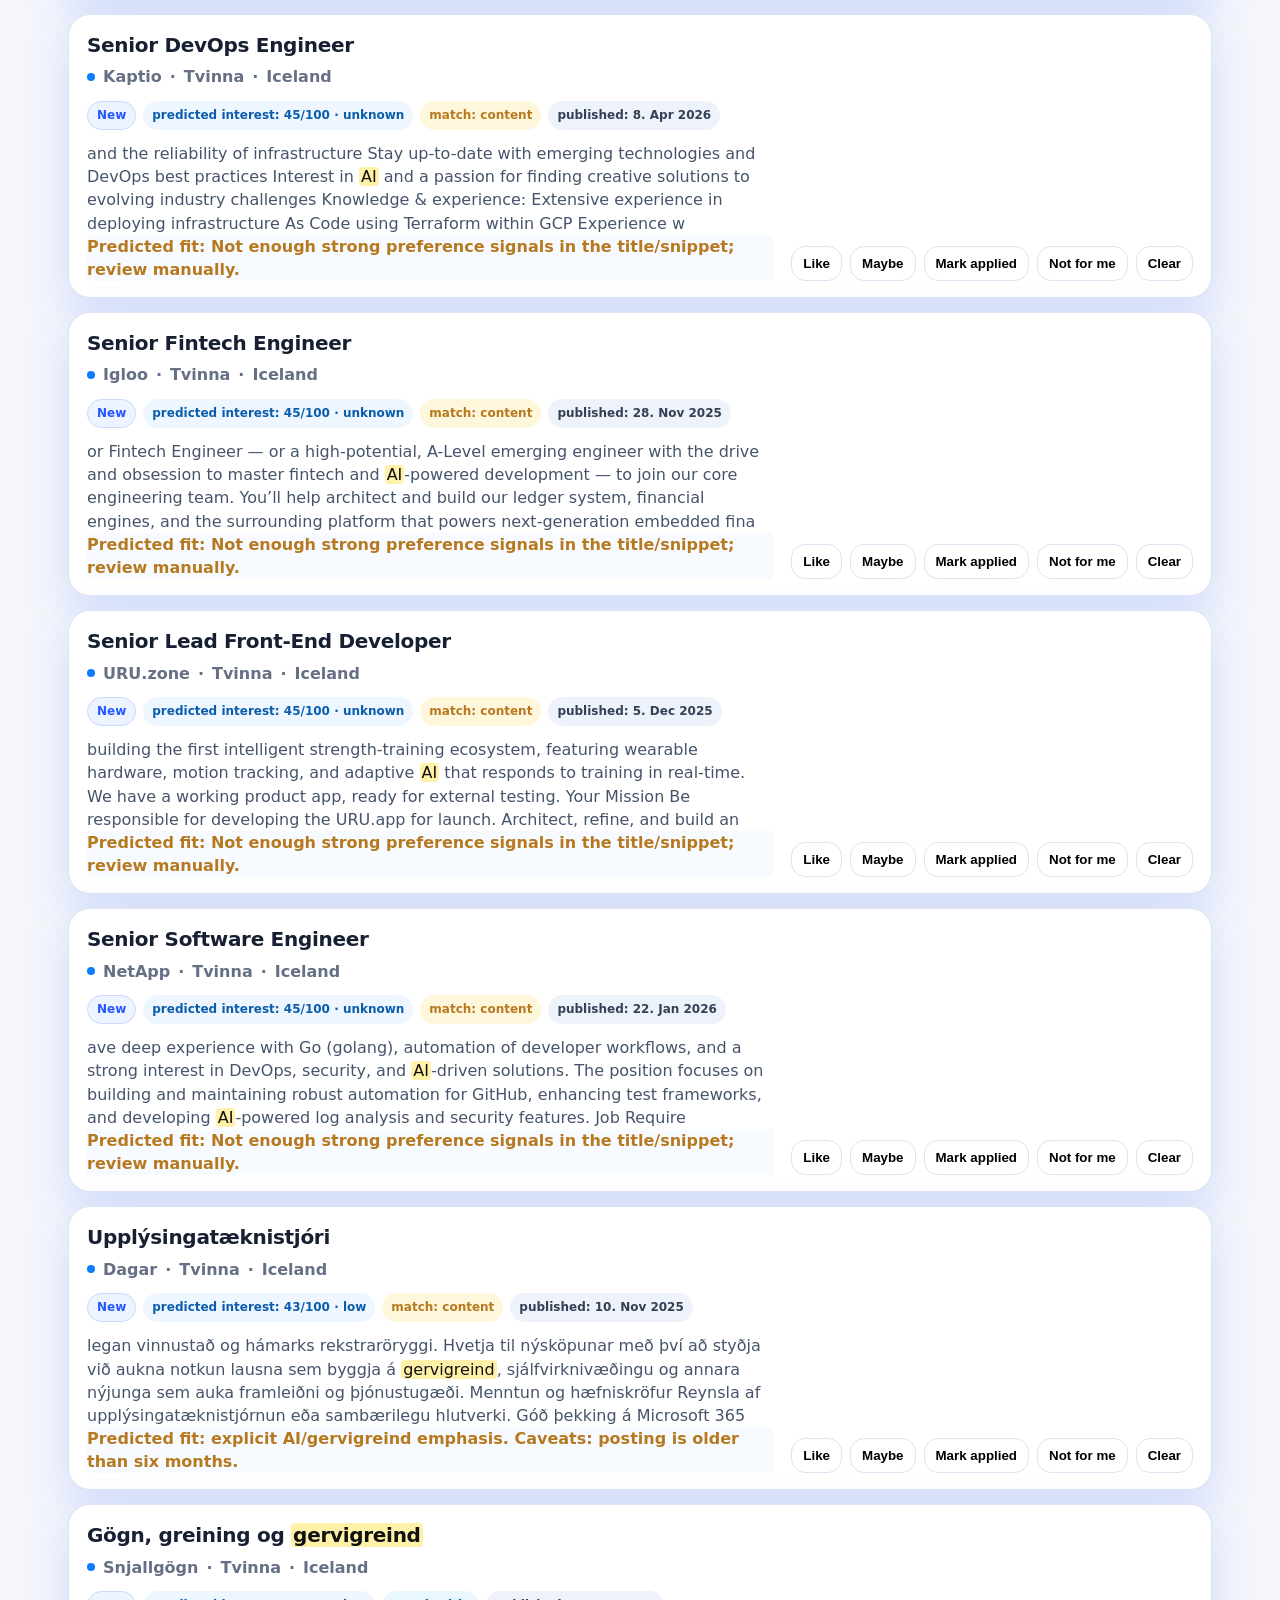
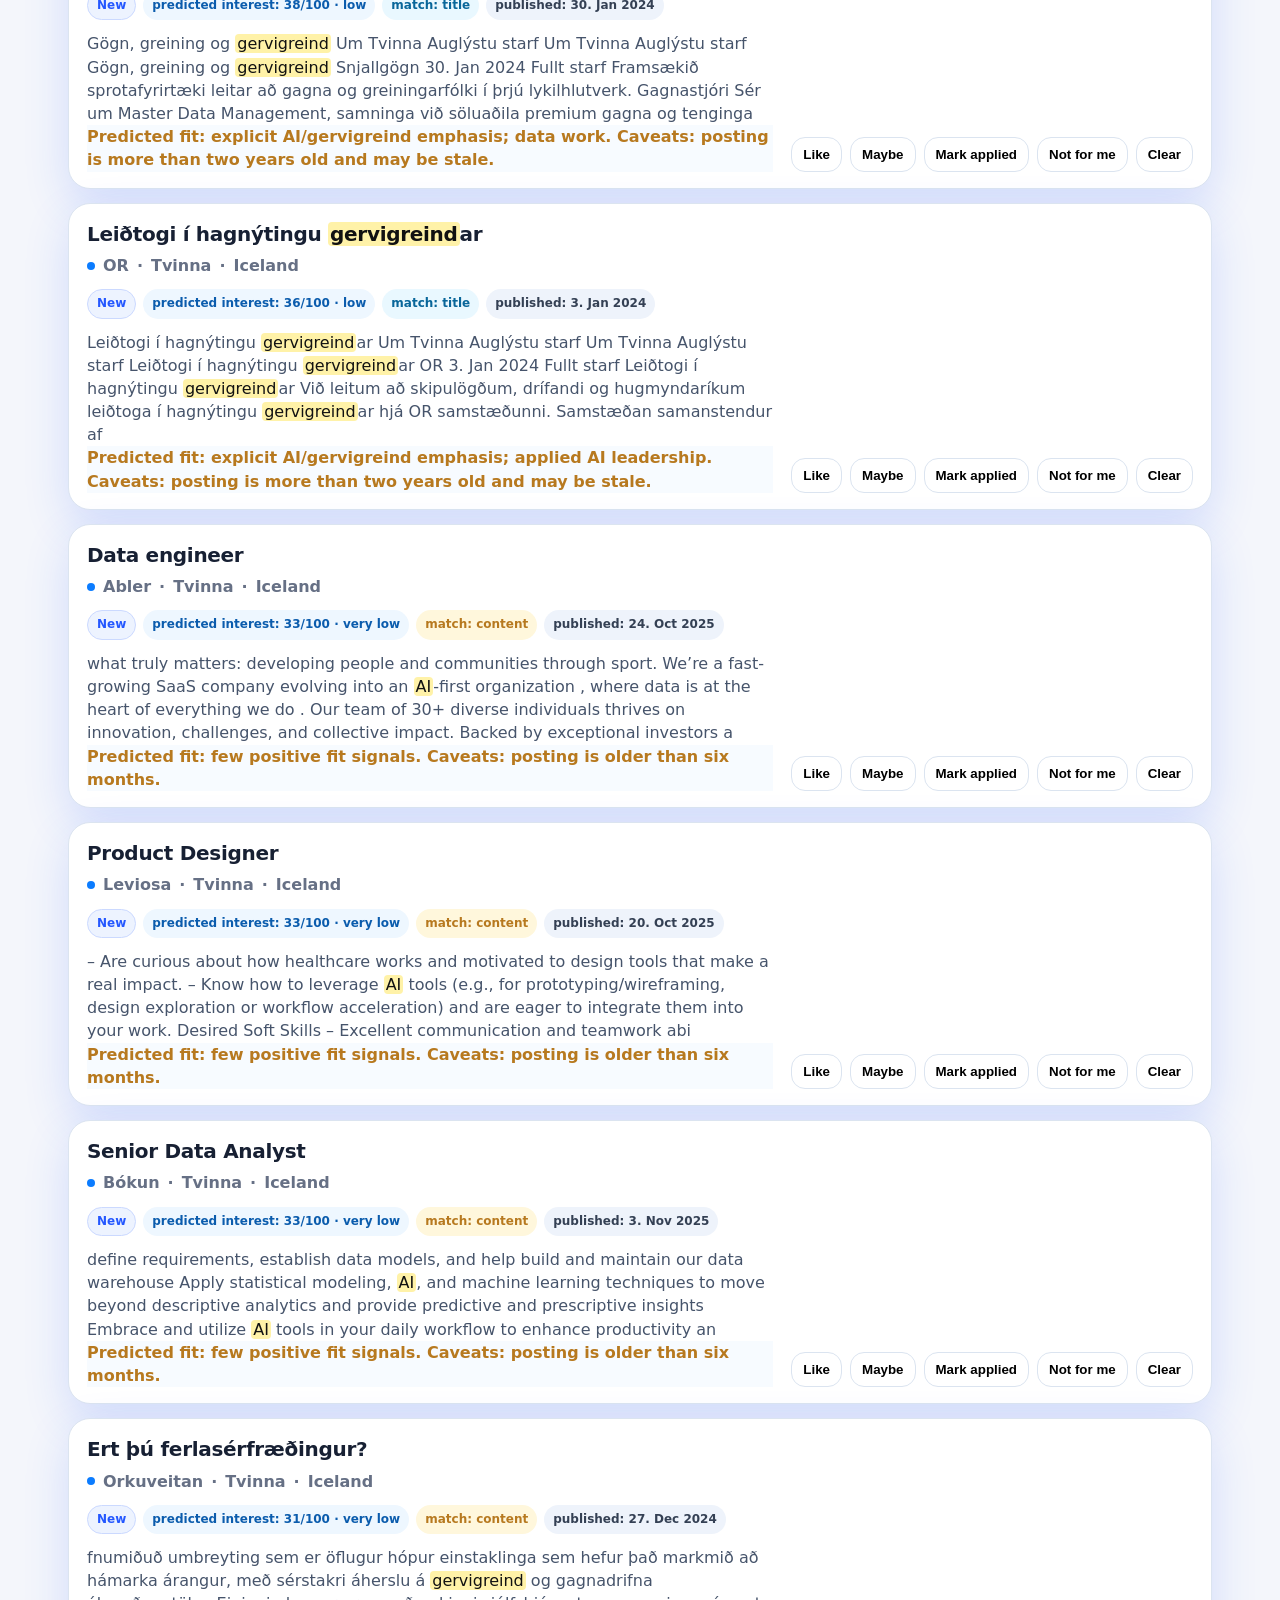
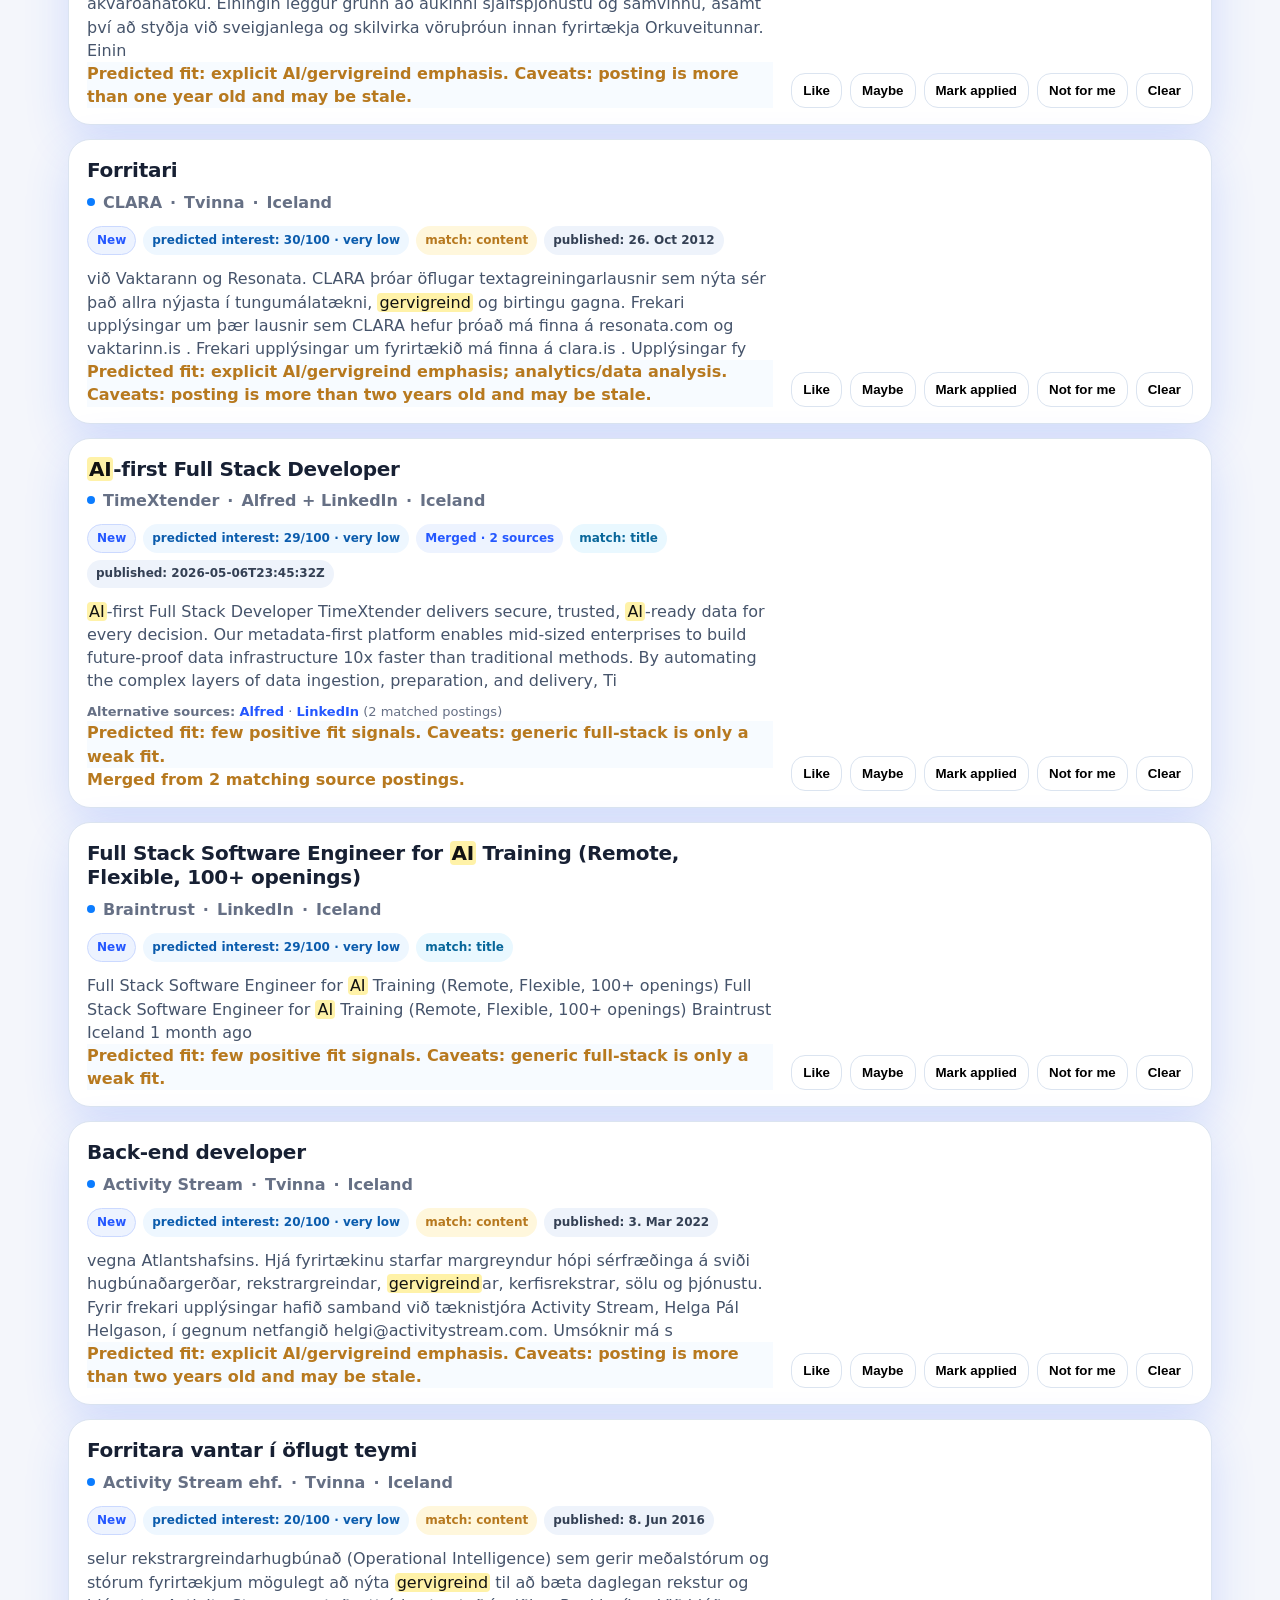
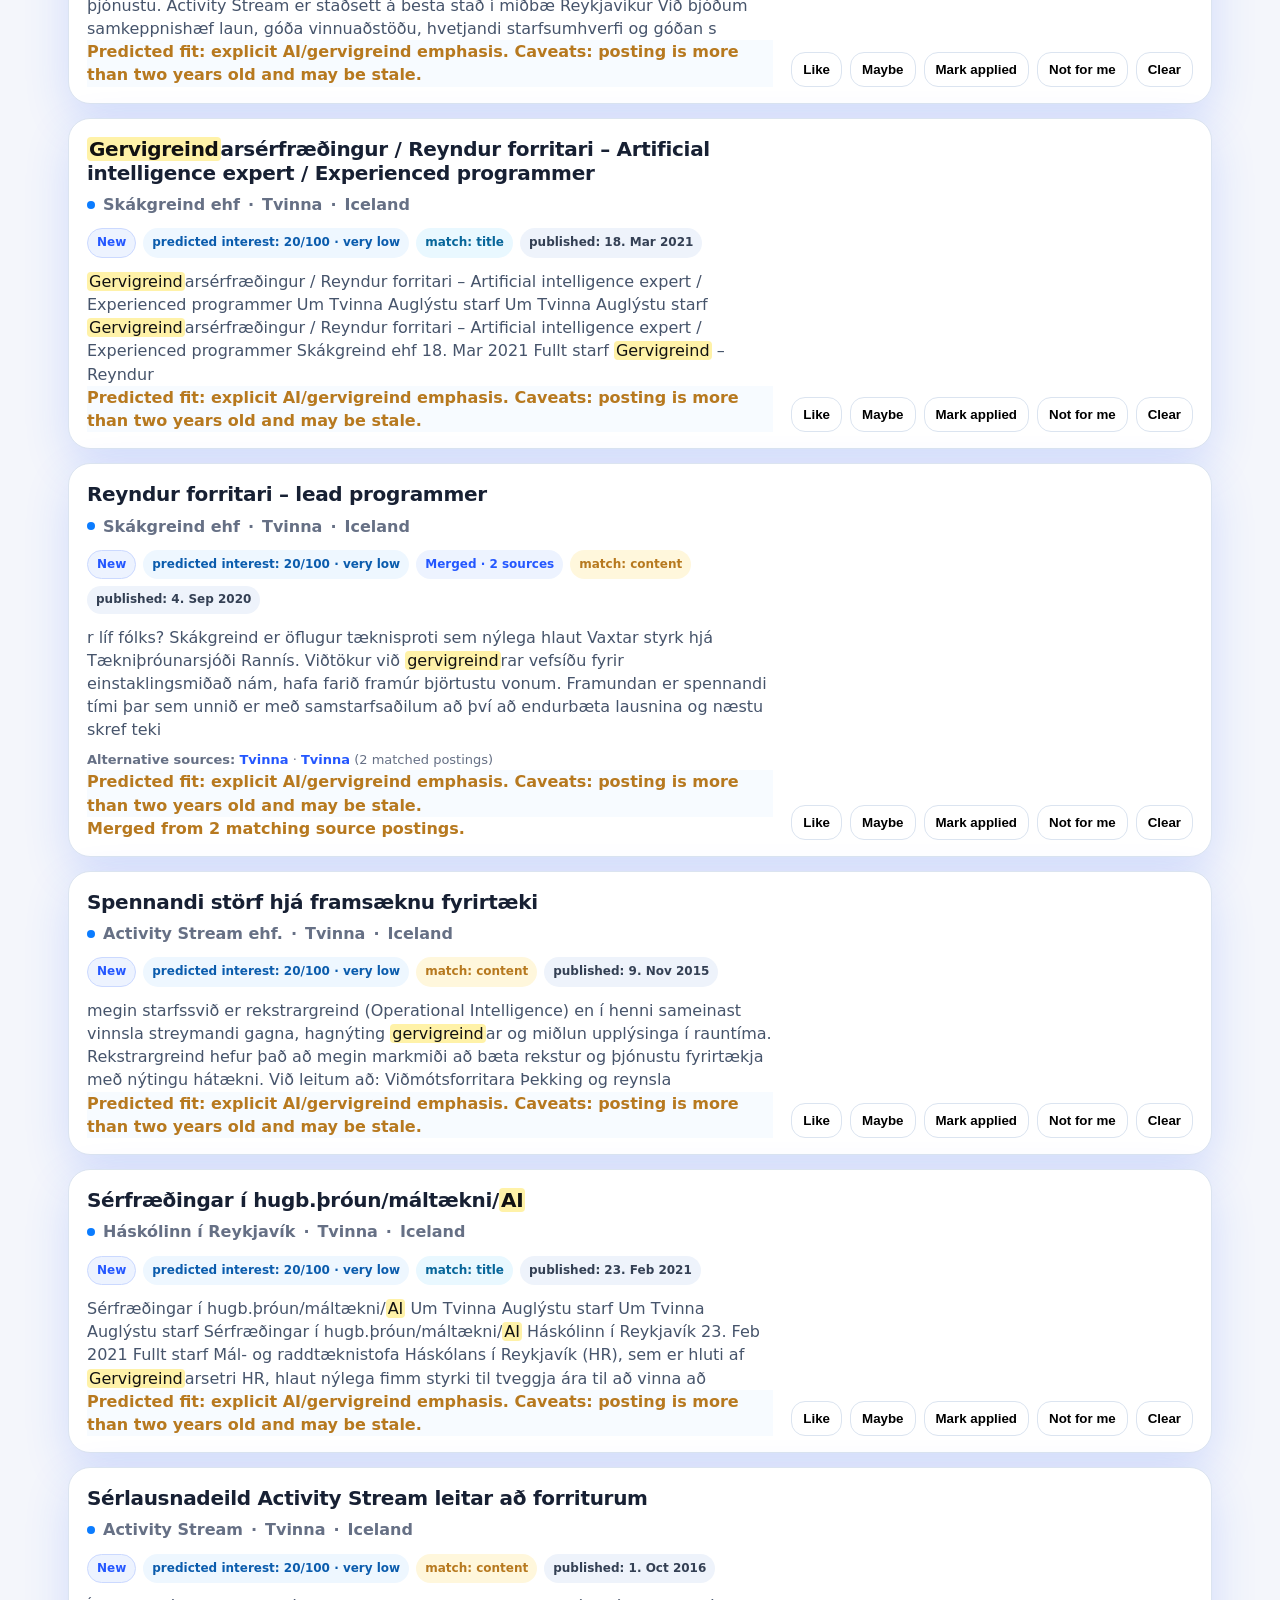
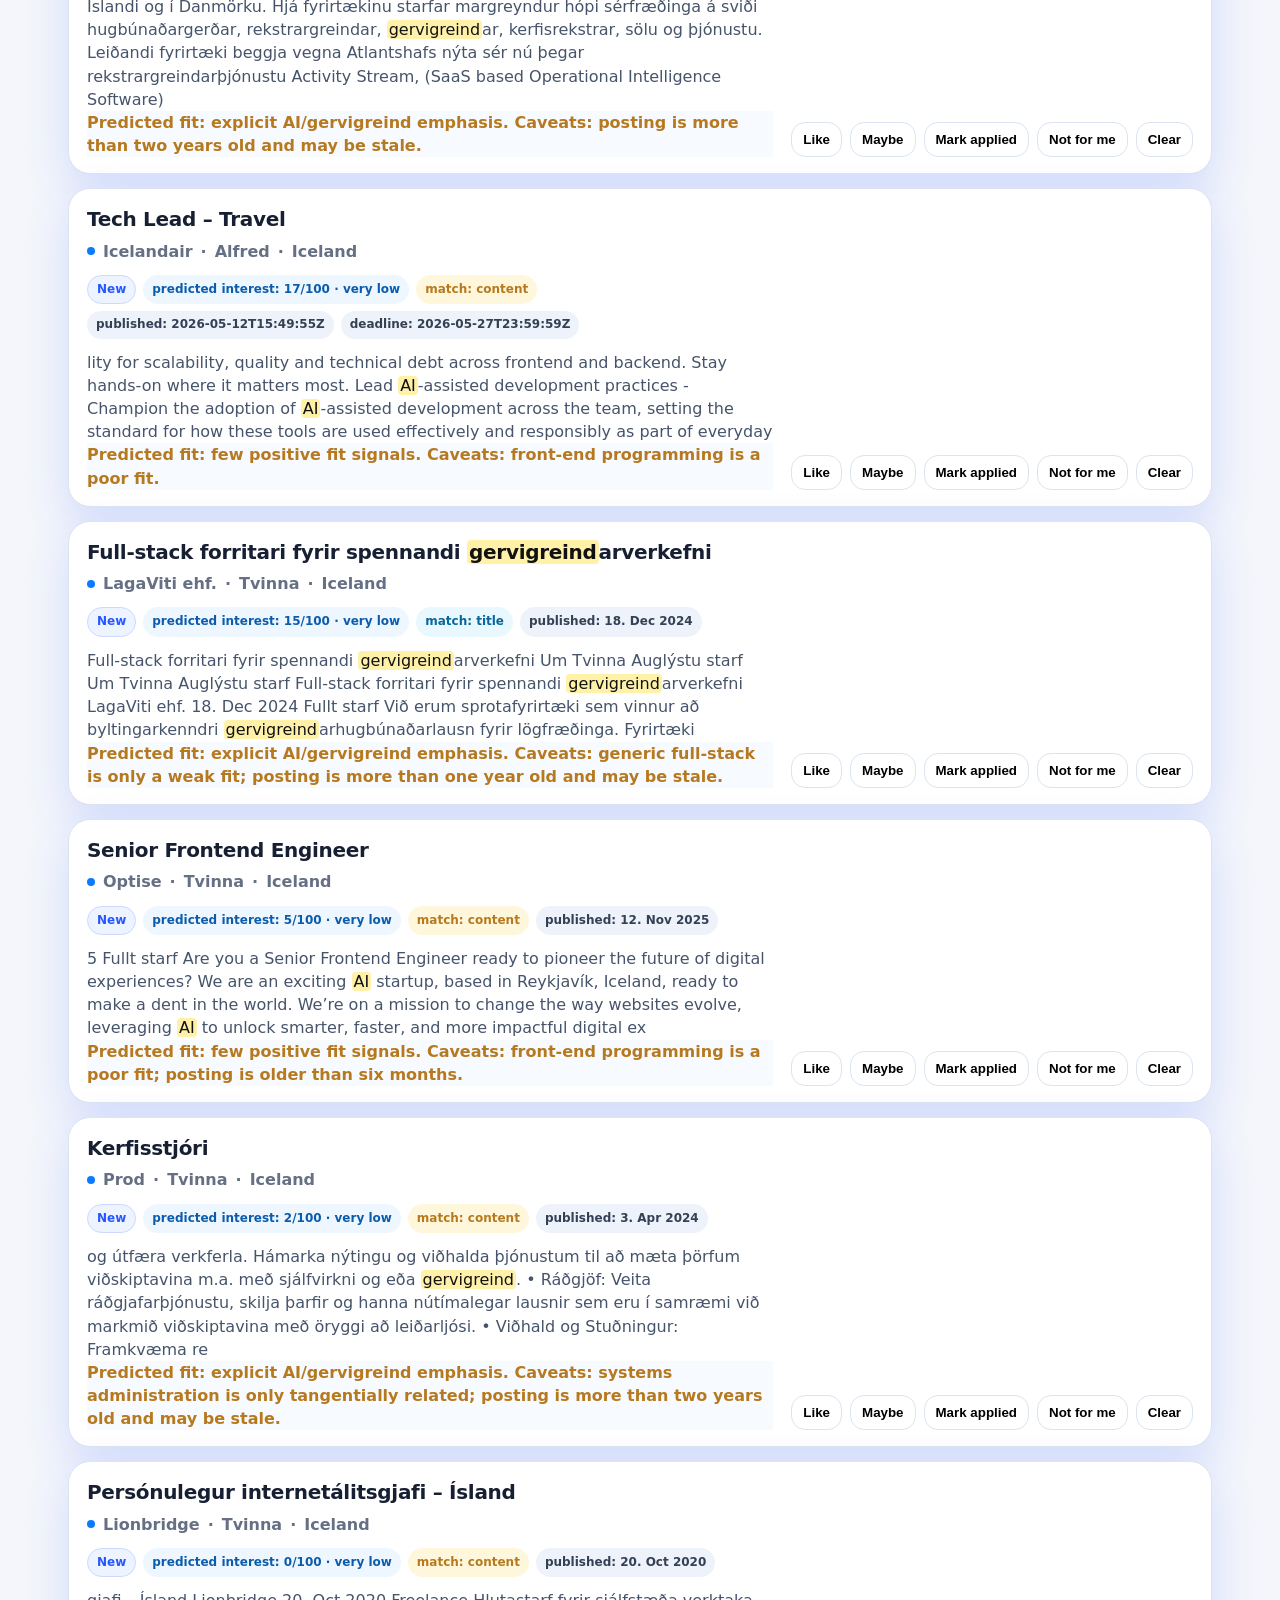
==== commit 2c978093: "Update Iceland AI job watch dashboard" ====
--- a/job-watch/index.html
+++ b/job-watch/index.html
@@ -17,7 +17,7 @@
 <body>
   <div class="hero"><div class="wrap">
     <div class="topbar"><div class="brand"><div class="logo">AI</div><div>Iceland AI Job Watch</div></div><a class="smalllink" href="jobs.csv">Download CSV</a><button class="action" onclick="exportFeedback()">Export preference profile</button><span class="label" id="syncStatus">Server-synced memory starting…</span></div>
-    <div class="hero-grid"><div><h1>AI roles in Iceland</h1><p class="sub">A brighter Alfred-inspired dashboard for Icelandic listings mentioning <strong>gervigreind</strong>. Like promising roles, reject noisy ones into an archive, and use the <strong>New</strong> badge for anything you have not opened or rated yet.</p></div><div class="hero-card"><div class="stats"><div><div class="metric" id="count">–</div><div class="label">visible matches</div></div><div><div class="metric" id="newCount">–</div><div class="label">new/unreviewed</div></div><div><div class="metric" id="likedCount">–</div><div class="label">liked</div></div></div></div></div>
+    <div class="hero-grid"><div><h1>AI roles in Iceland</h1><p class="sub">A brighter Alfred-inspired dashboard for Icelandic listings mentioning <strong>gervigreind</strong> or standalone <strong>AI</strong>. Like promising roles, reject noisy ones into an archive, and use the <strong>New</strong> badge for anything you have not opened or rated yet.</p></div><div class="hero-card"><div class="stats"><div><div class="metric" id="count">–</div><div class="label">visible matches</div></div><div><div class="metric" id="newCount">–</div><div class="label">new/unreviewed</div></div><div><div class="metric" id="likedCount">–</div><div class="label">liked</div></div></div></div></div>
   </div></div>
   <main class="wrap">
     <div class="toolbar-card" id="filterPanel"><div class="mobile-search" id="mobileSearch"><input id="q" placeholder="Search title, company, snippet…" autocomplete="off"/></div><details class="filter-details"><summary id="mobileFilterToggle"><span>Filters</span><span class="filter-summary" id="filterSummary">Source · match · age</span></summary><div class="toolbar"><select id="src"><option value="">All sources</option></select><select id="match"><option value="">Title + content matches</option><option value="title">Title matches</option><option value="content">Content matches</option><option value="search_result">Search-result matches</option></select><select id="view"><option value="active">Priority queue</option><option value="new">New / unreviewed</option><option value="liked">Liked / interested</option><option value="maybe">Maybe / lower priority</option><option value="applied">Applied / Follow-up</option><option value="archived">Not for me</option><option value="all">All jobs</option></select><select id="ageFilter"><option value="">Any age</option><option value="7">Last 7 days</option><option value="14">Last 14 days</option><option value="30">Last 30 days</option><option value="90">Last 90 days</option></select><a class="smalllink" href="jobs.json">JSON</a><button class="action" onclick="exportFeedback()">Feedback JSON</button></div></details></div>
@@ -28,11 +28,11 @@
     <div class="footer">Ratings, reasons, and your preference profile are stored server-side at <code>/api/preferences</code> and mirrored to this browser with localStorage (<code>jobWatchPrefs:v1</code>). Daily updates preserve liked roles, keep rejected roles archived, and mark unseen/unrated roles as New across phone and computer sessions. Use “Export preference profile” to send the feedback JSON back to Hermes for future evaluation/ranking skills.</div>
   </main>
 <script>
-const TERM='gervigreind';
+const TERMS=['gervigreind','AI'];
 const PREF_KEY='jobWatchPrefs:v1';
 const PREF_API='/api/preferences';
 function esc(s){return (s||'').replace(/[&<>"']/g,m=>({'&':'&amp;','<':'&lt;','>':'&gt;','"':'&quot;',"'":'&#39;'}[m]))}
-function hi(s){return esc(s).replace(new RegExp(TERM,'ig'), m=>`<mark>${m}</mark>`)}
+function hi(s){return esc(s).replace(/gervigreind|(?<![0-9A-Za-zÀ-ÖØ-öø-ÿ])AI(?![0-9A-Za-zÀ-ÖØ-öø-ÿ])/ig, m=>`<mark>${m}</mark>`)}
 function emptyPrefs(){return {liked:{},maybe:{},applied:{},rejected:{},seen:{},feedback:{},ui:{}}}
 function normalizePrefs(p){p=p||{}; return {liked:p.liked||{},maybe:p.maybe||{},applied:p.applied||{},rejected:p.rejected||{},seen:p.seen||{},feedback:p.feedback||{},ui:p.ui||{}}}
 function loadPrefs(){try{return normalizePrefs(JSON.parse(localStorage.getItem(PREF_KEY)))}catch(e){return emptyPrefs()}}
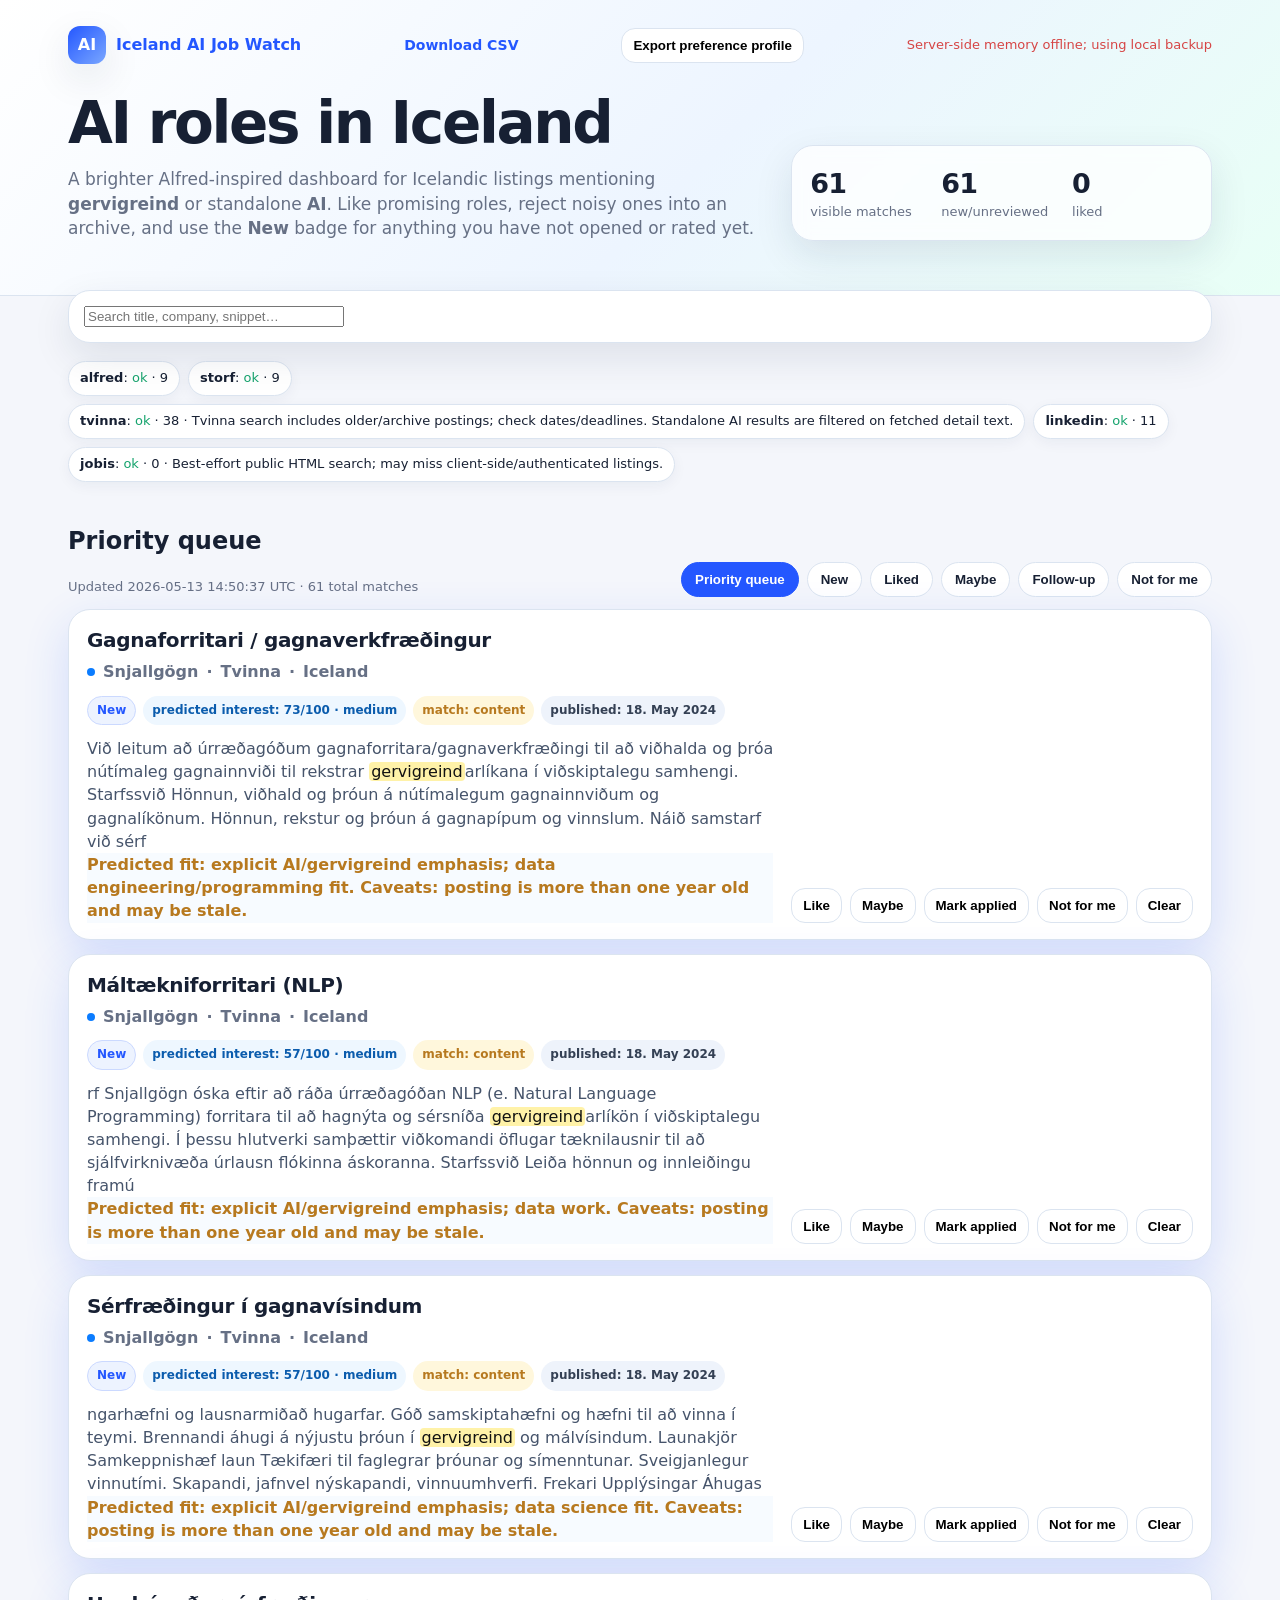
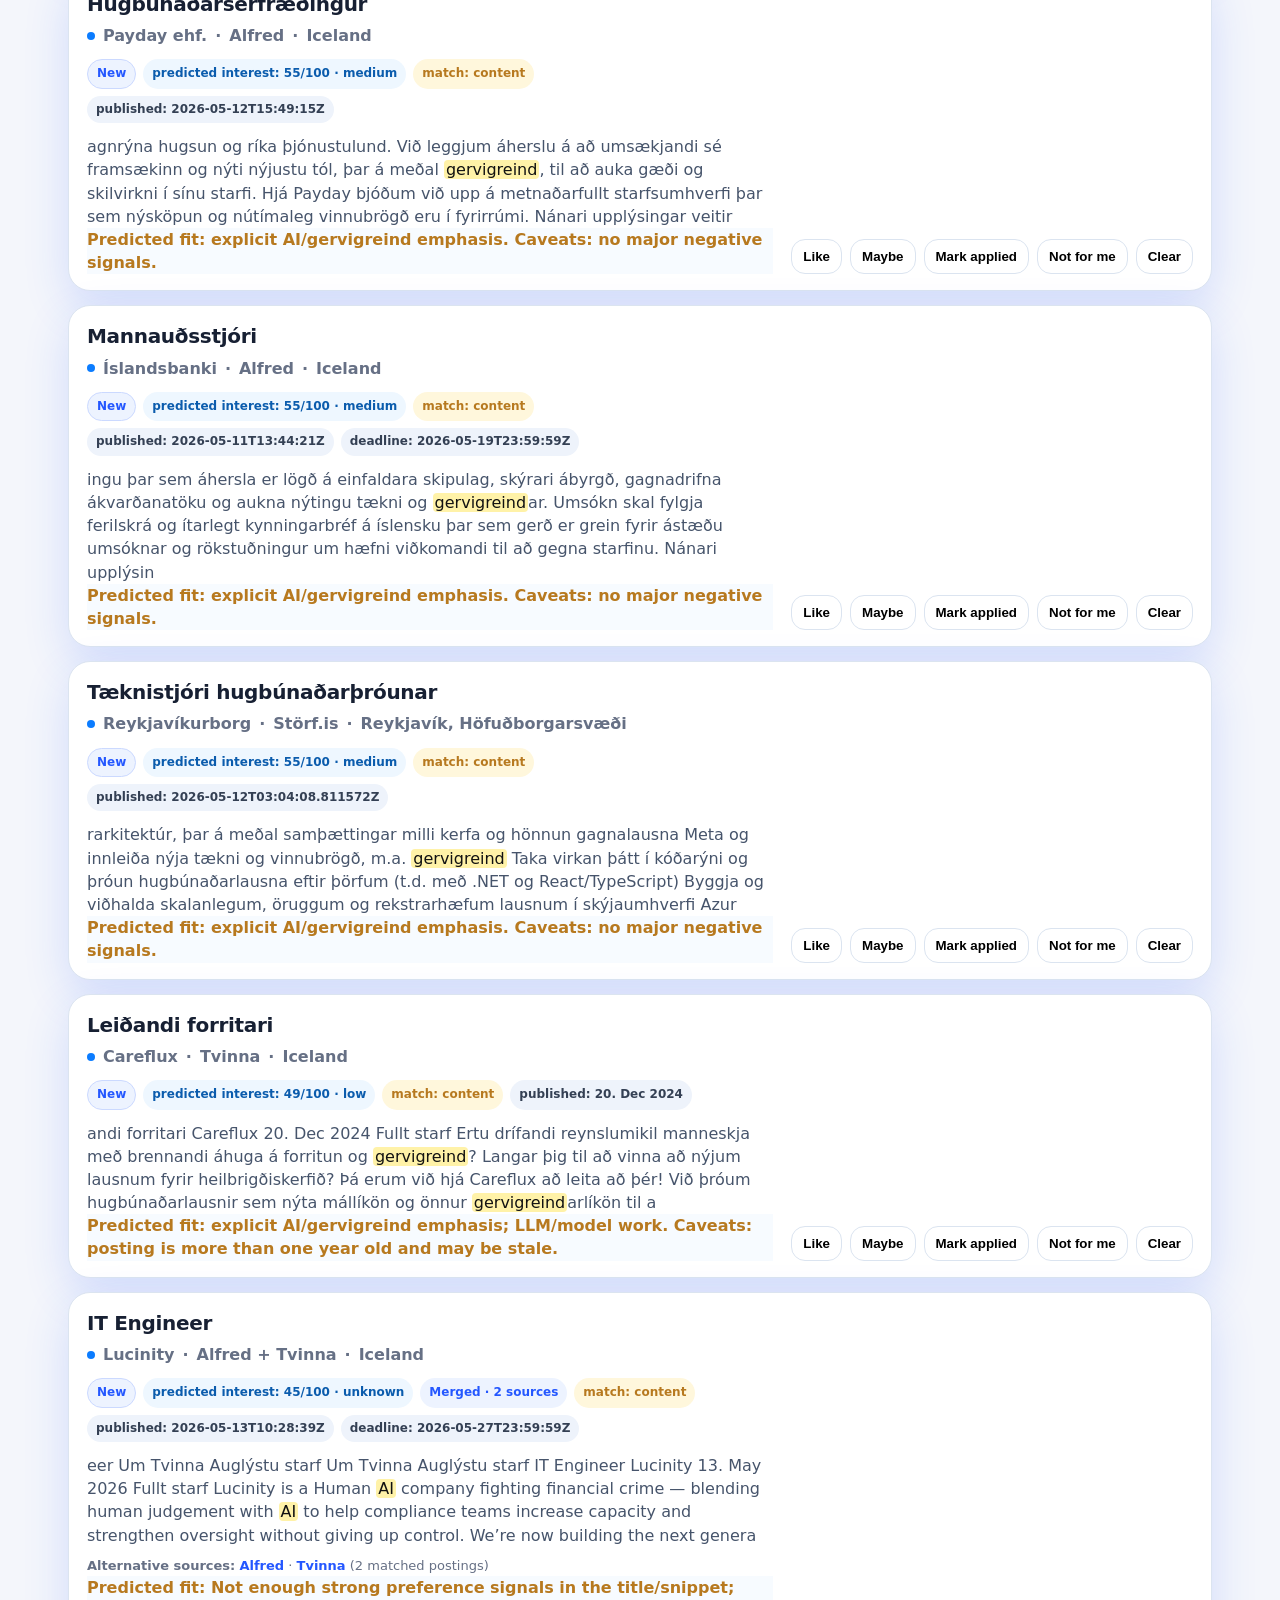
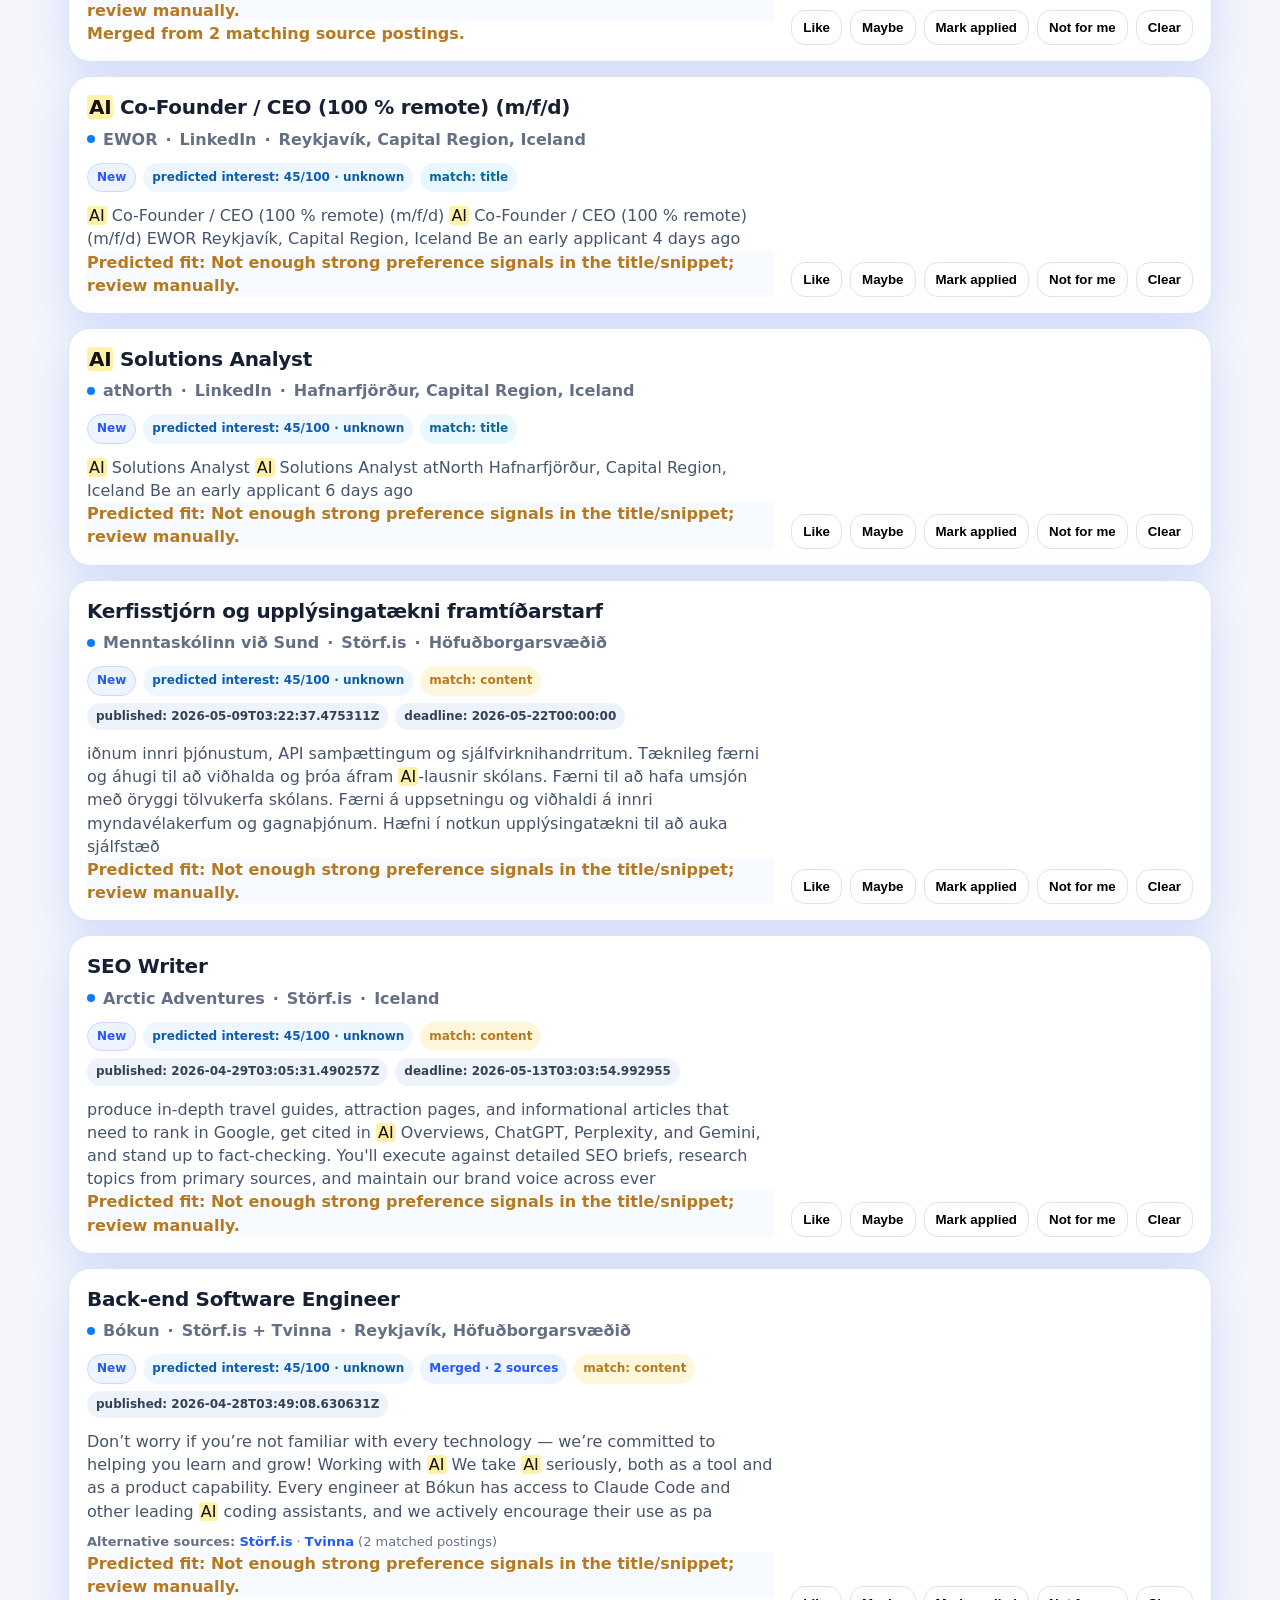
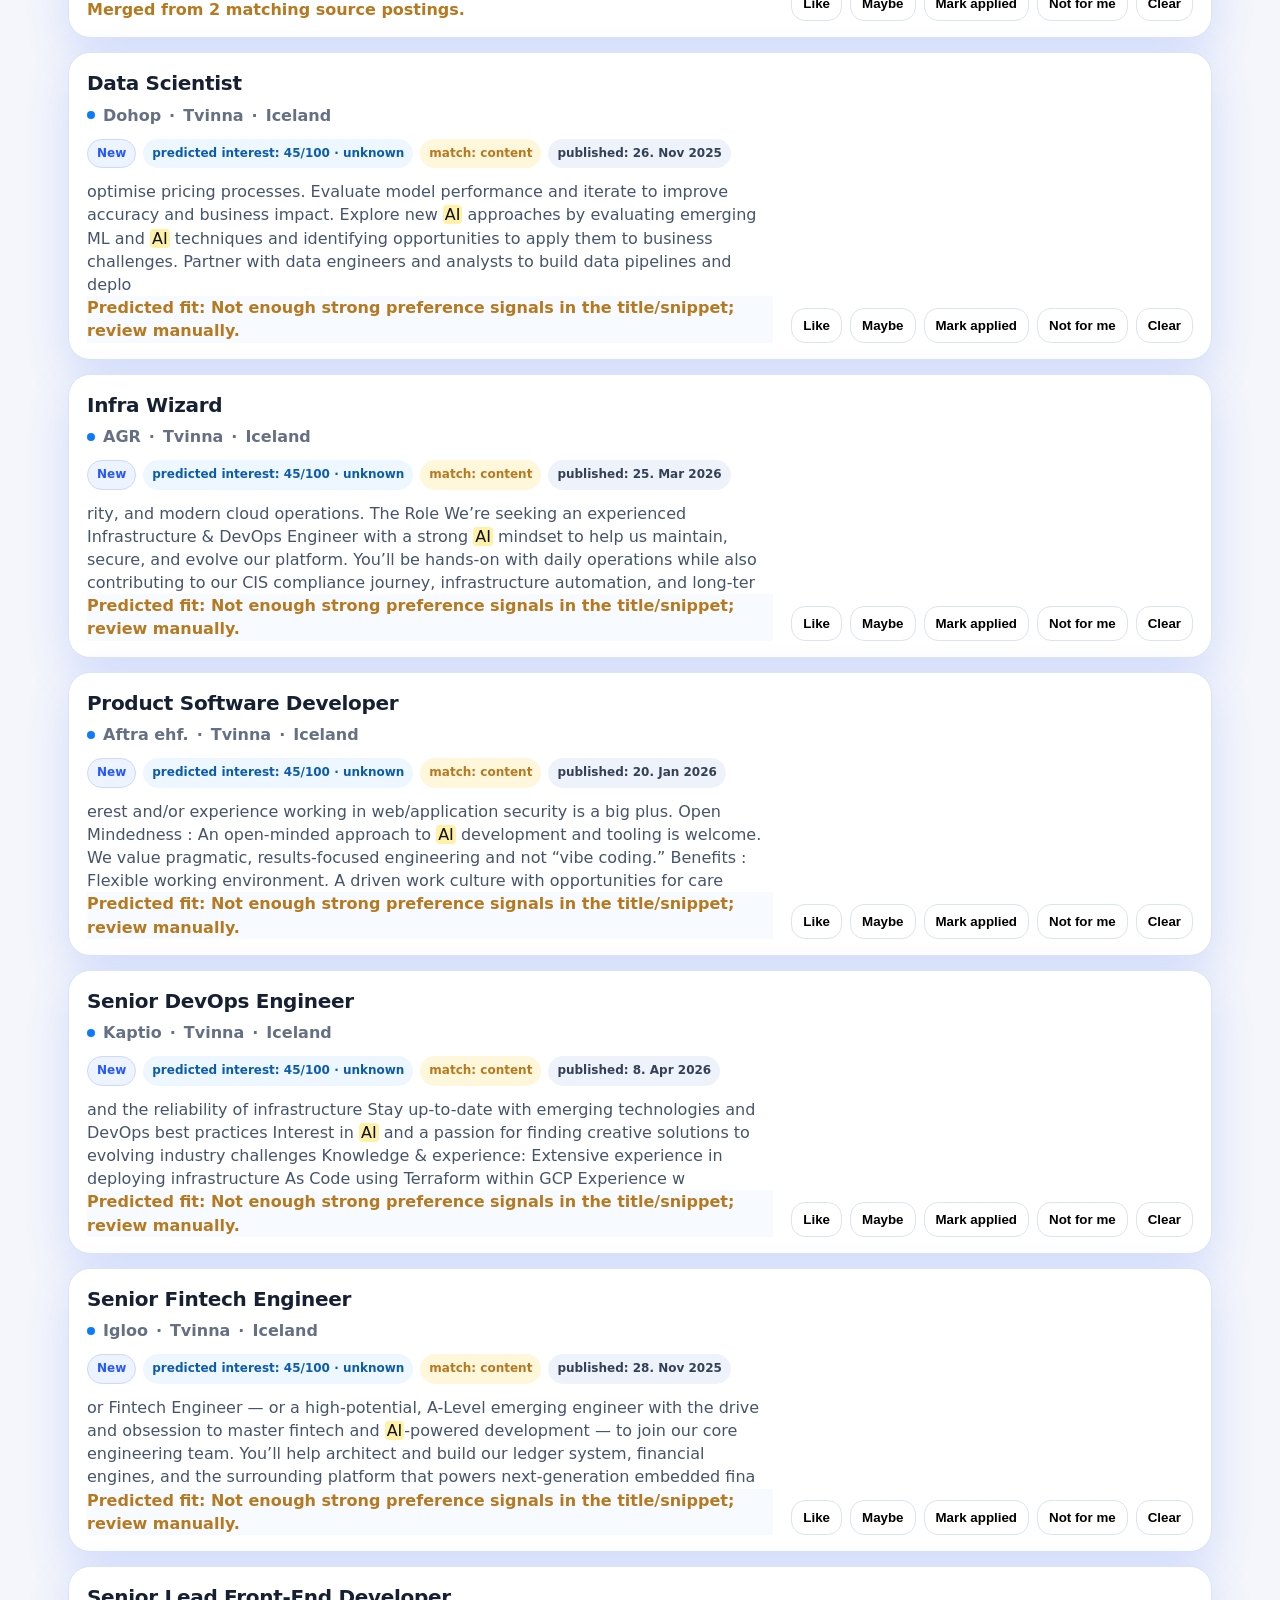
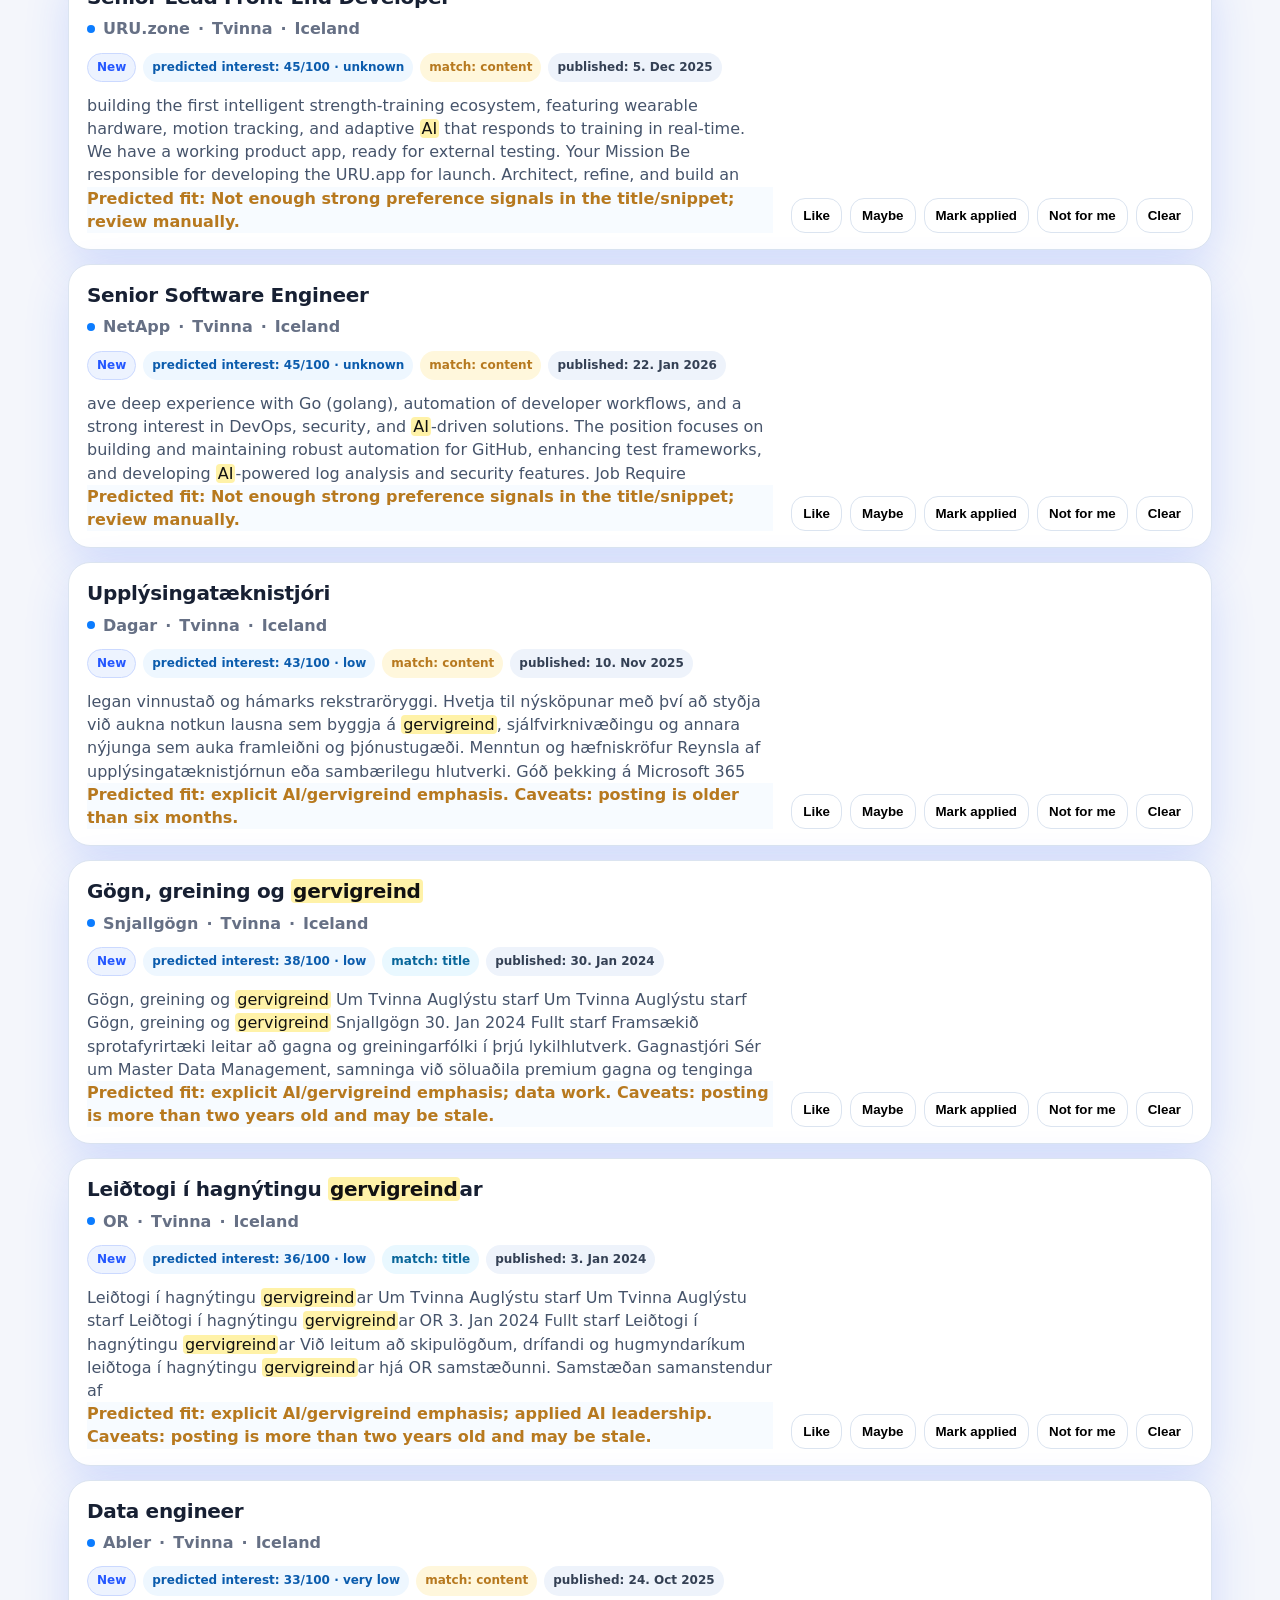
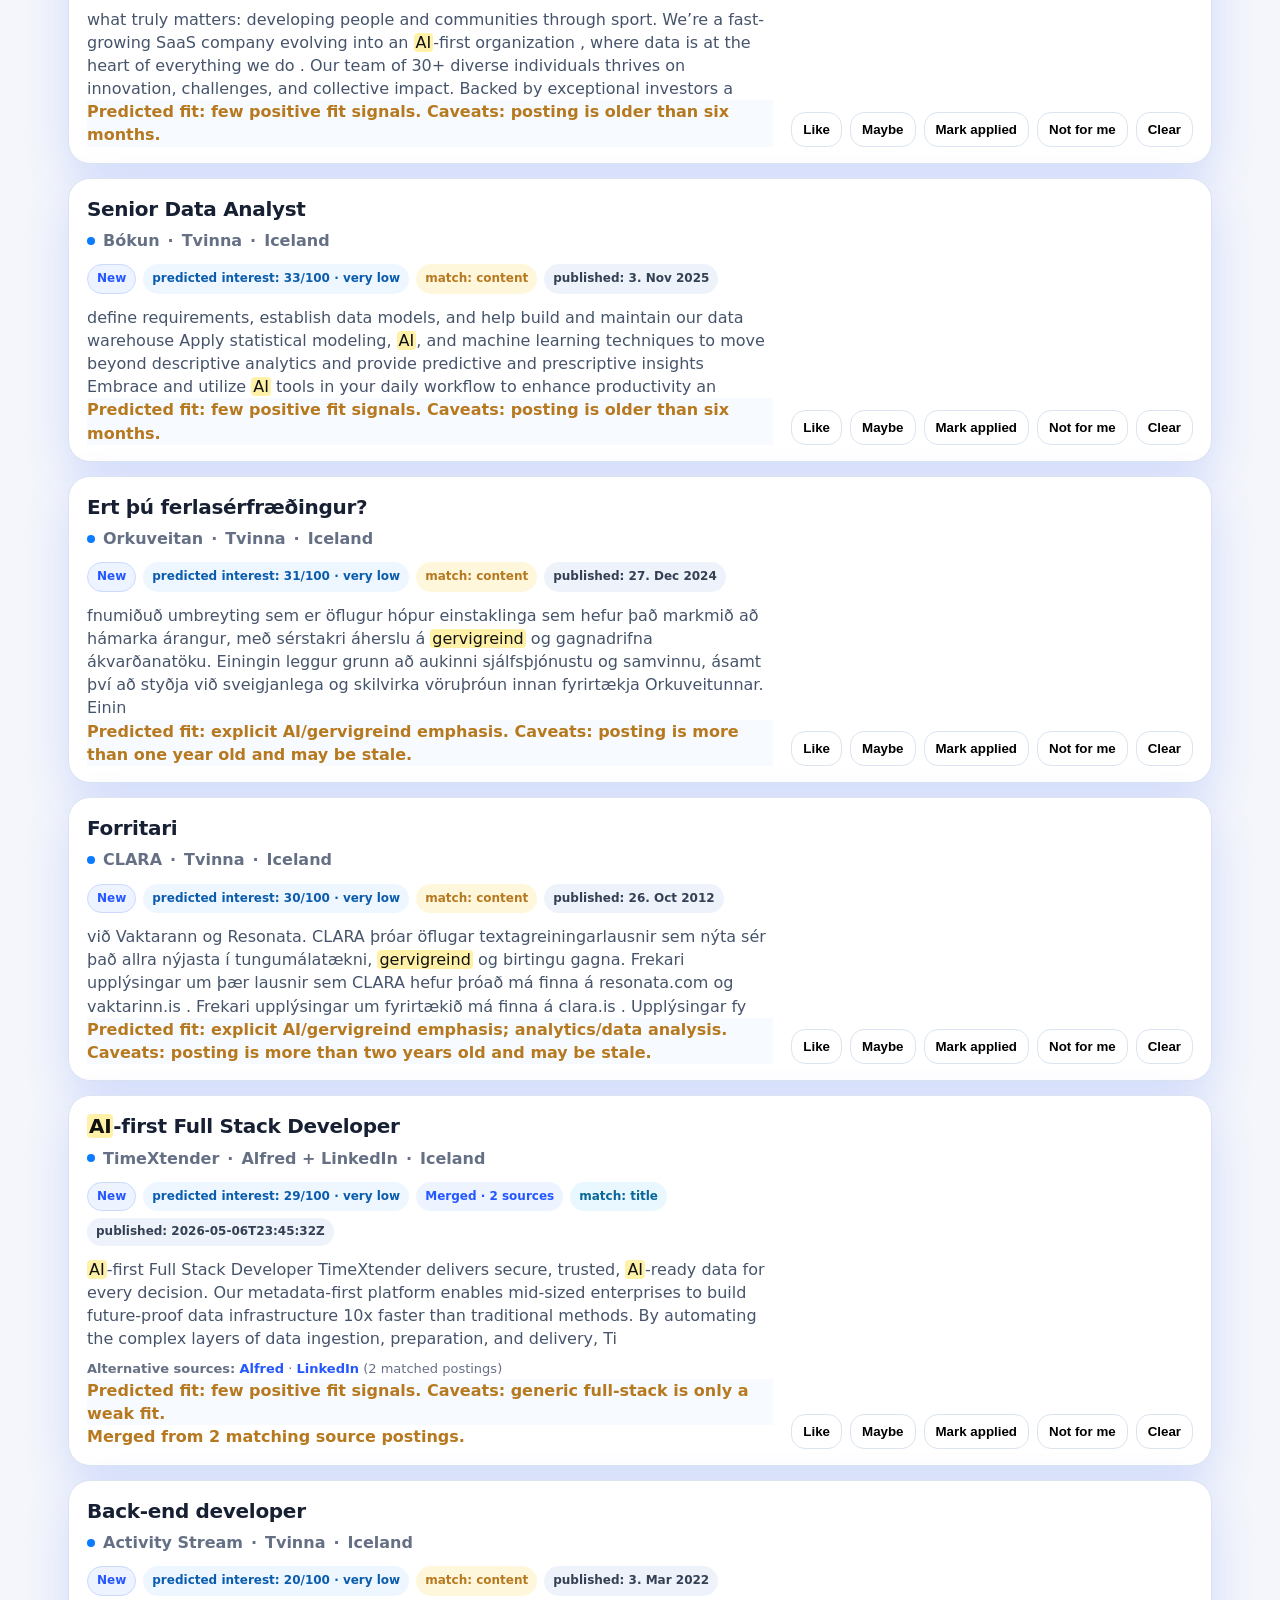
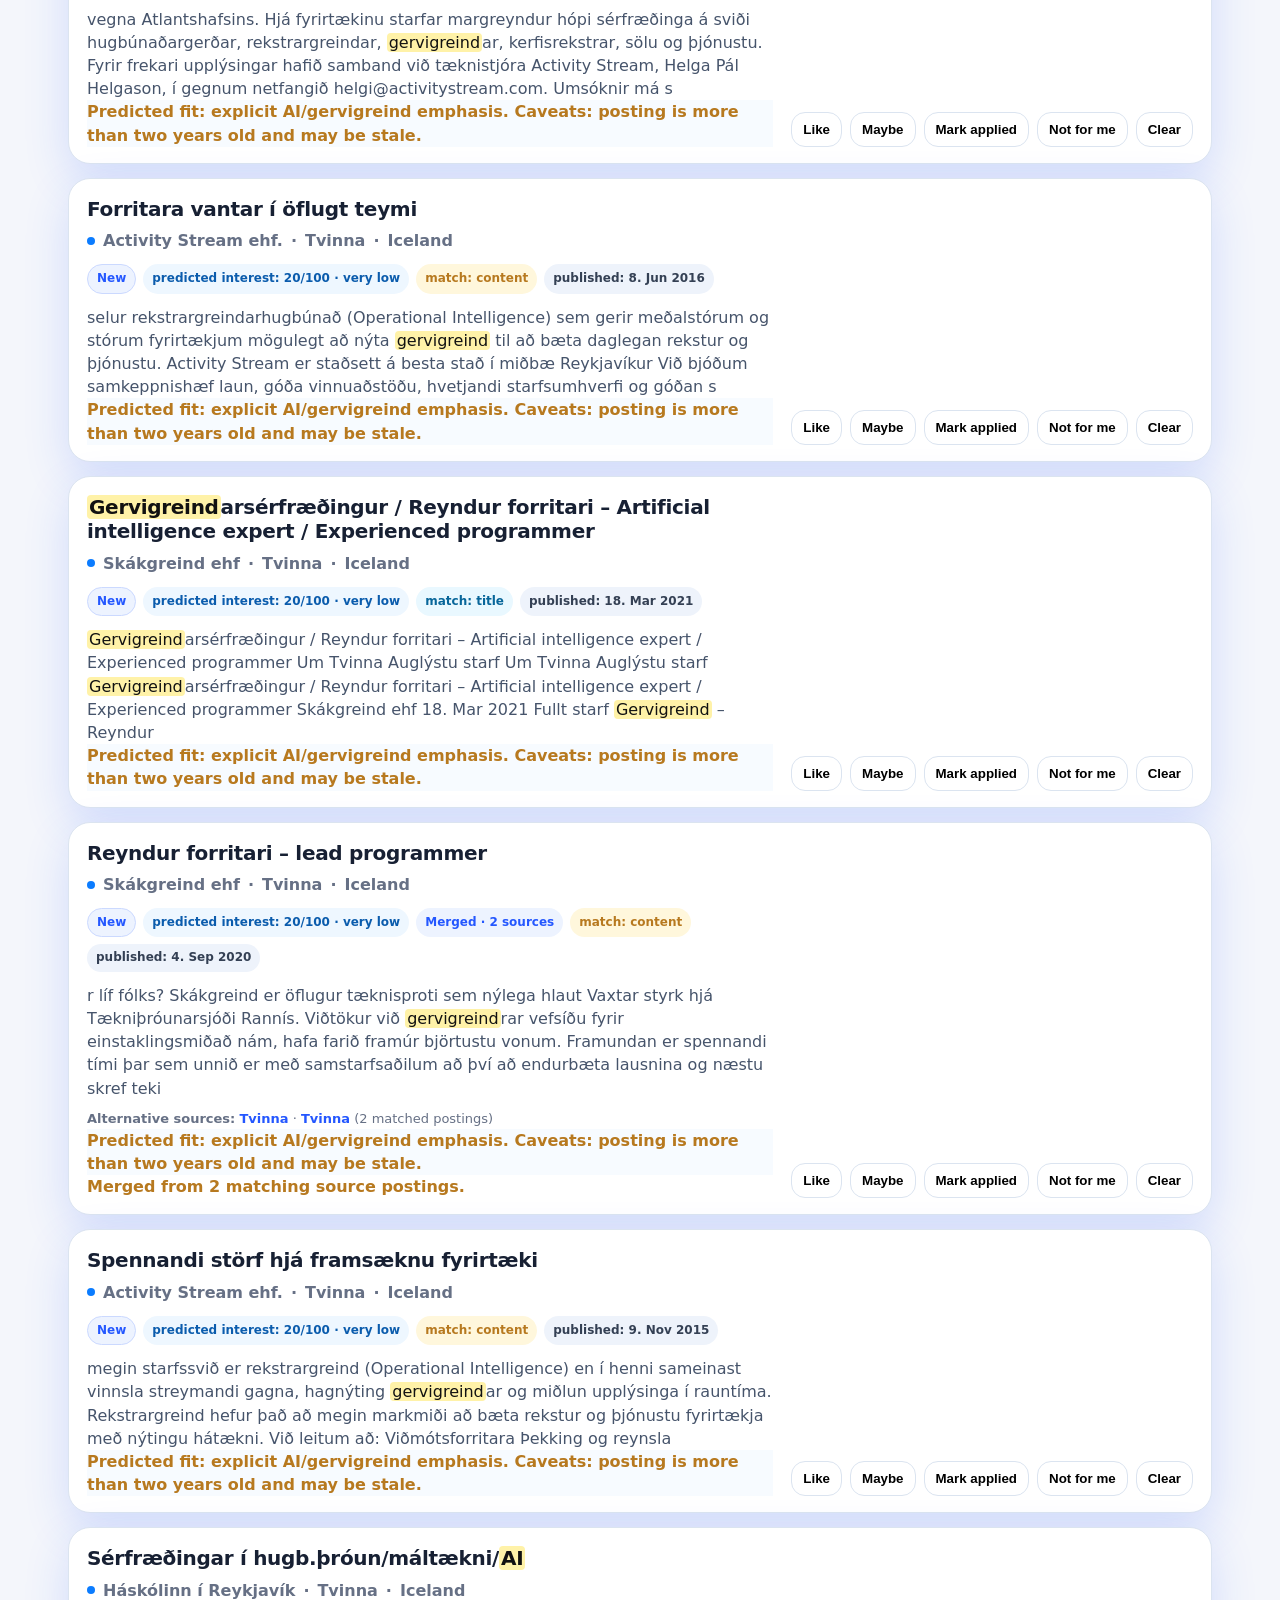
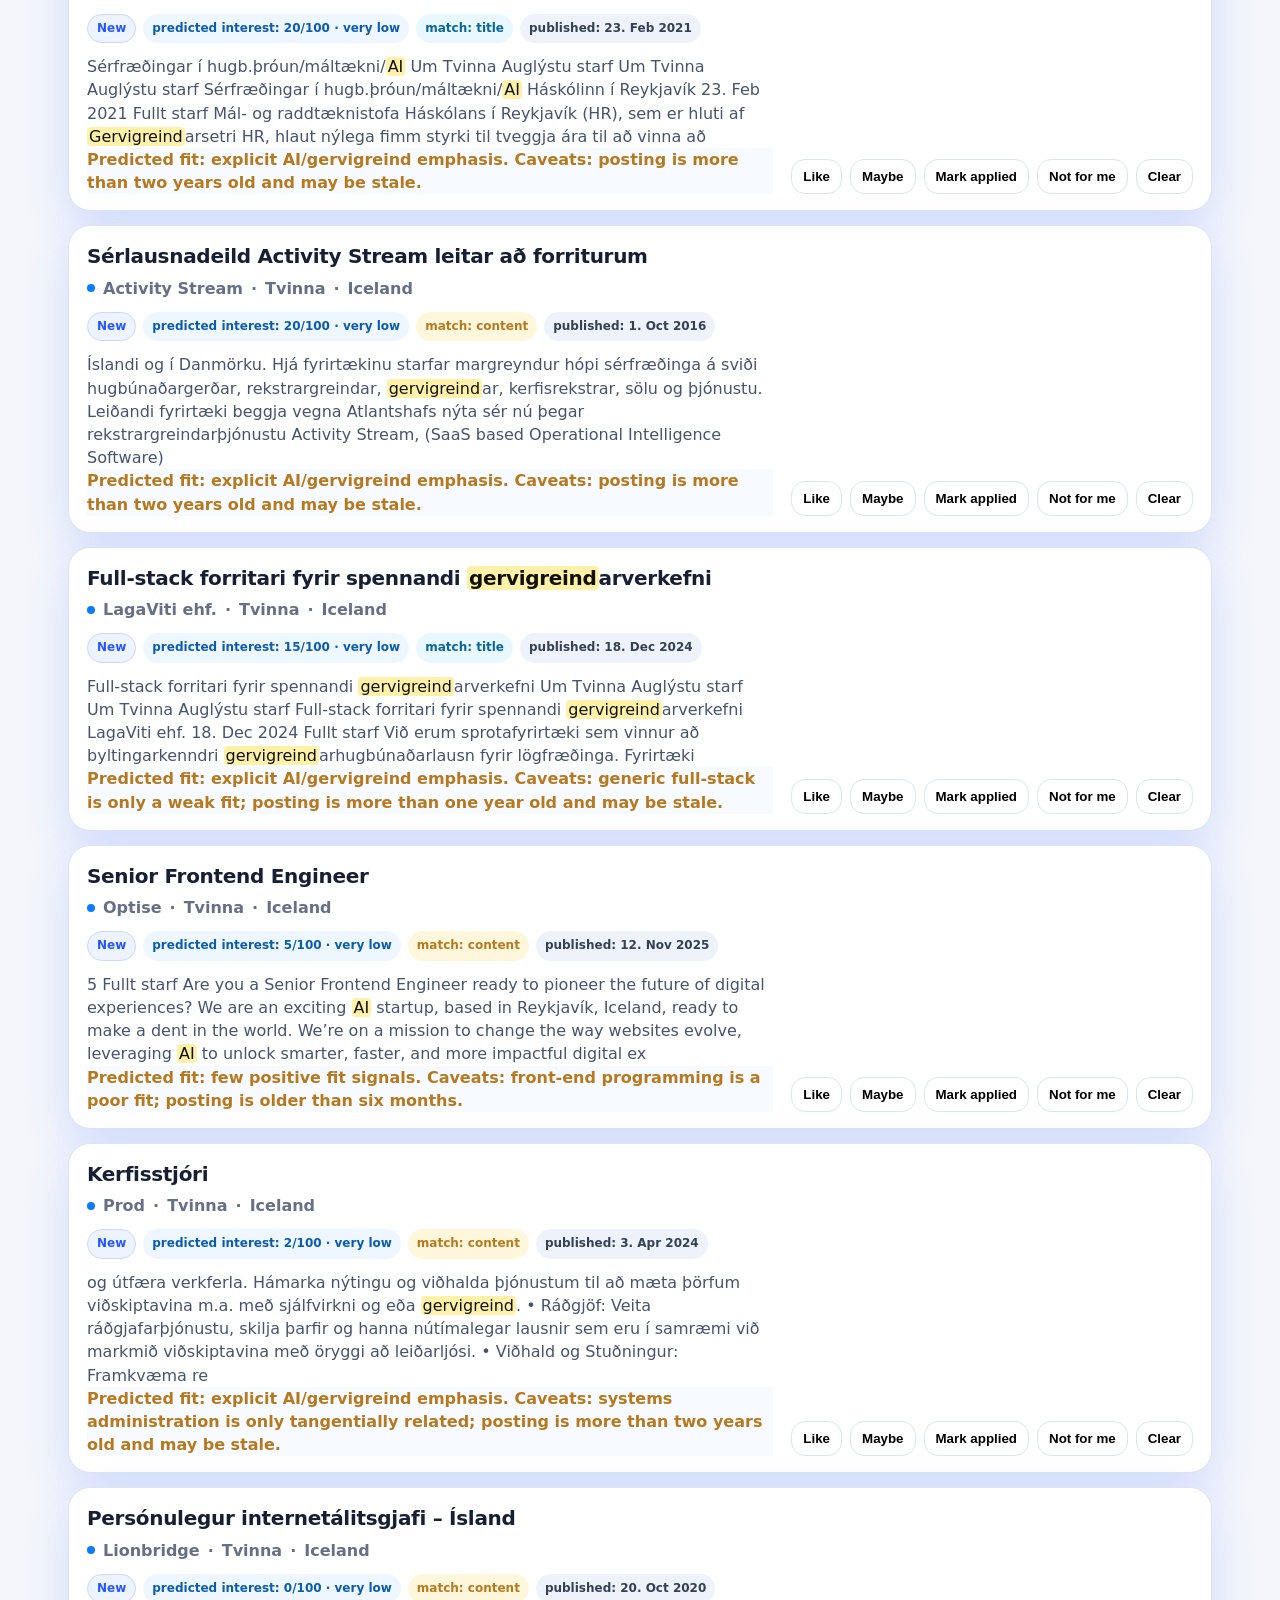
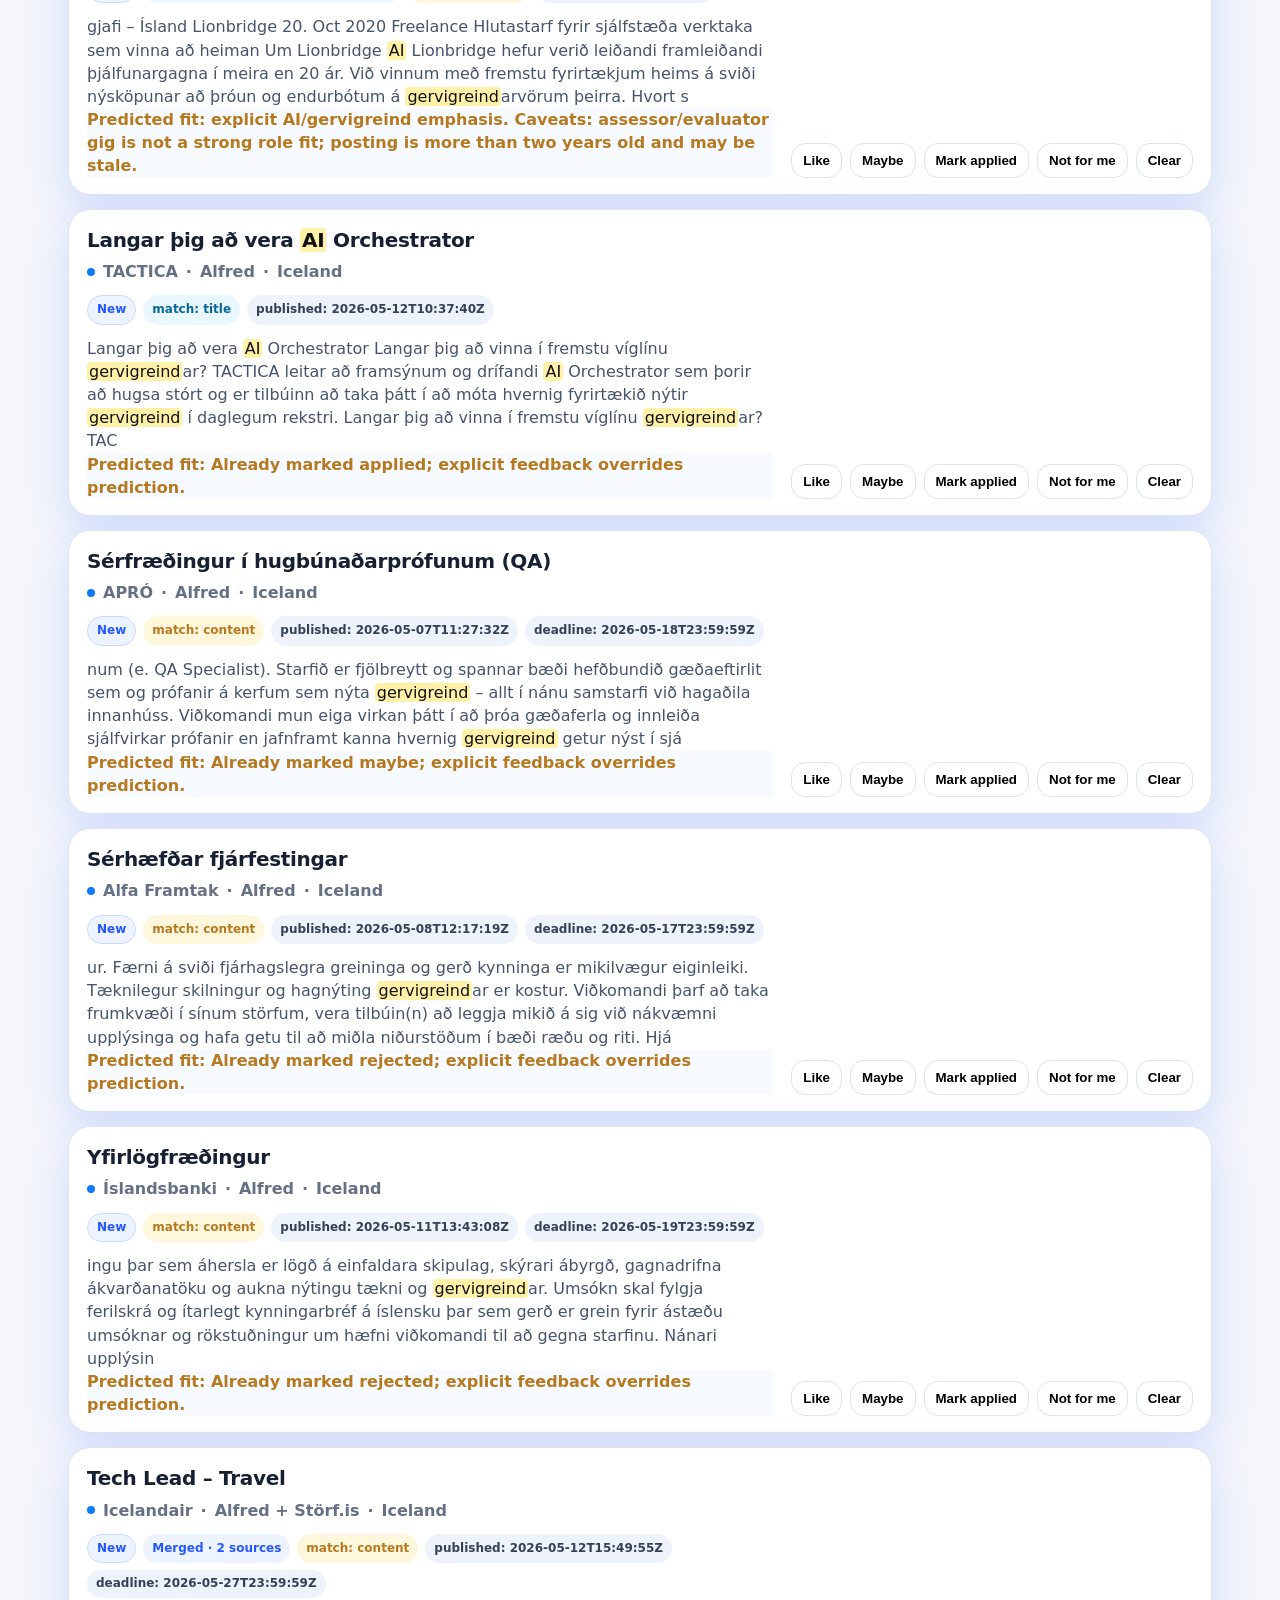
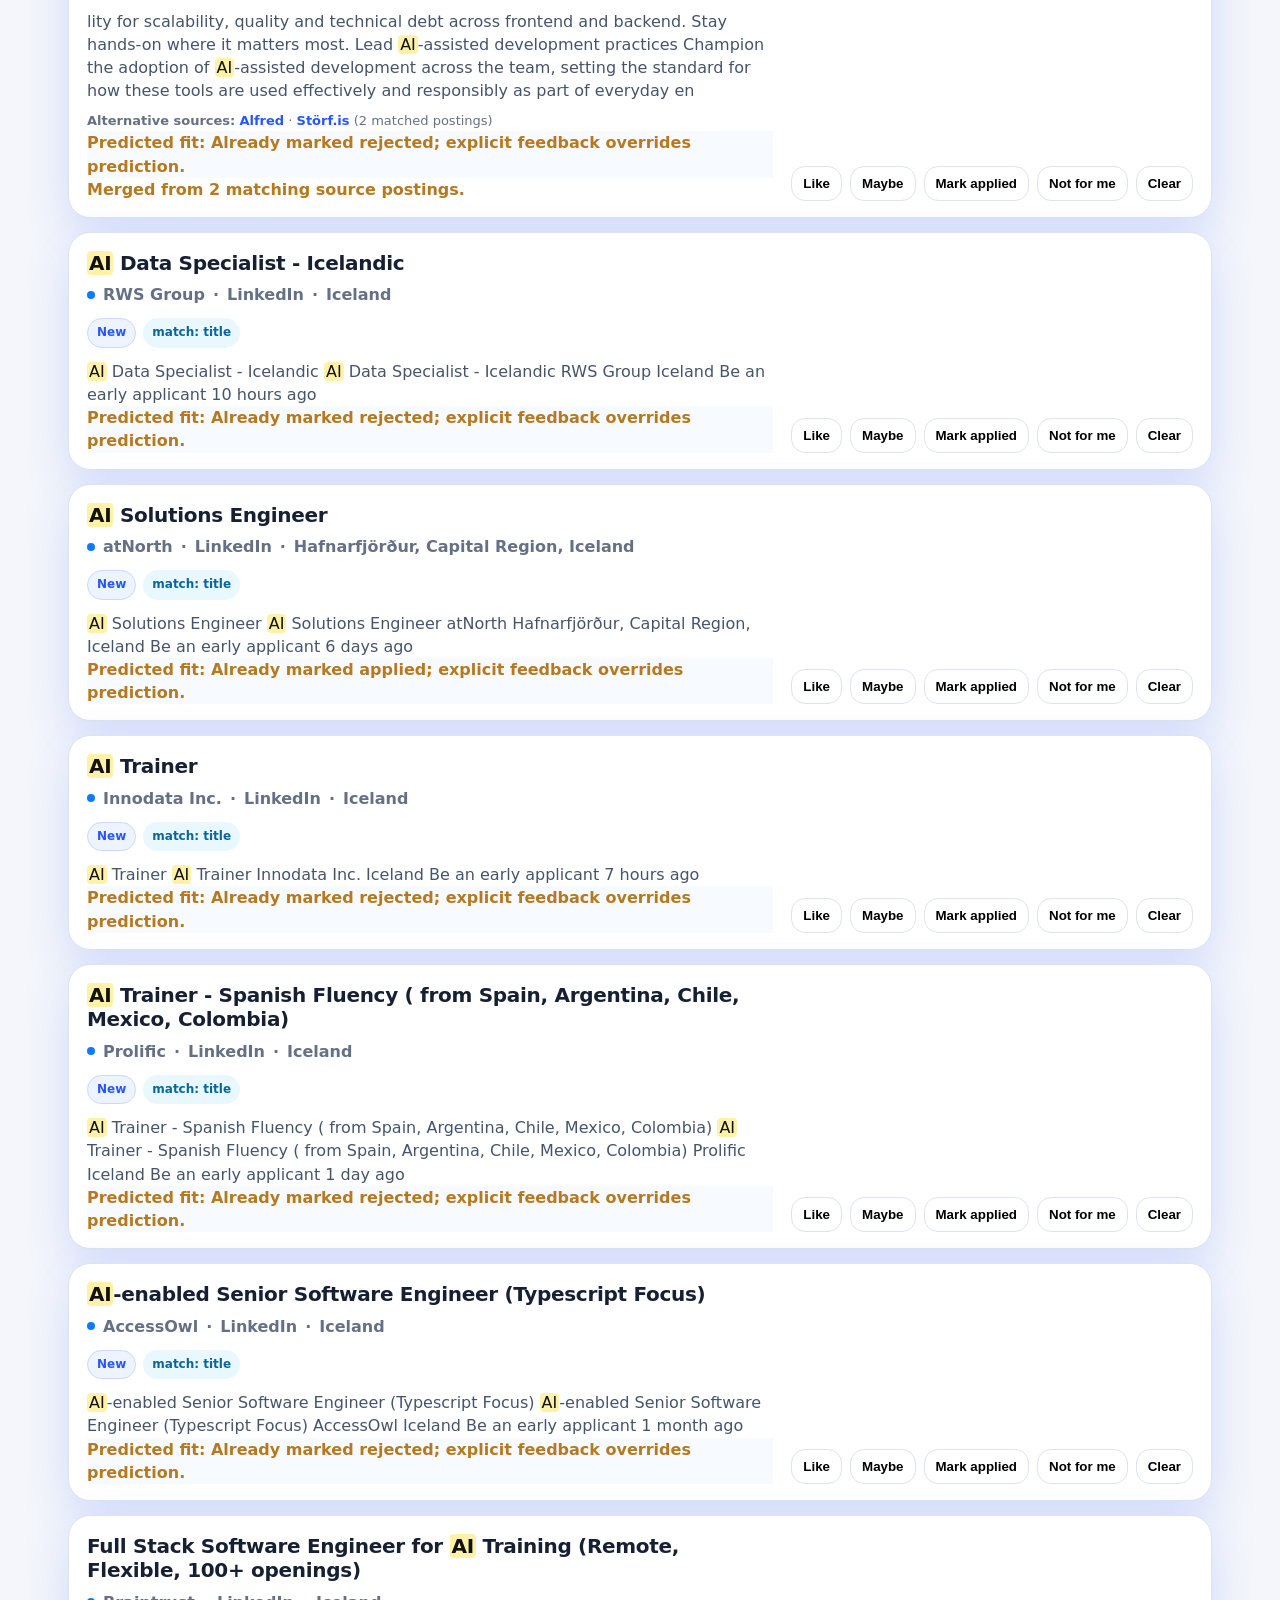
==== commit 8bd5166e: "Keep clicked new jobs prioritized until refresh" ====
--- a/job-watch/index.html
+++ b/job-watch/index.html
@@ -58,6 +58,7 @@
 let PREFS=loadPrefs();
 let DATA={jobs:[],sources:[]};
 let ACTIVE_FEEDBACK=null;
+let SESSION_NEW_KEYS=new Set();
 function isLiked(key){return !!PREFS.liked[key]}
 function isMaybe(key){return !!PREFS.maybe[key]}
 function isApplied(key){return !!PREFS.applied[key]}
@@ -66,6 +67,9 @@
 function feedbackFor(key){return PREFS.feedback[key]||{}}
 function feedbackReason(key){return feedbackFor(key).reason||''}
 function isNew(j){return !isSeen(j.key) && !isLiked(j.key) && !isMaybe(j.key) && !isApplied(j.key) && !isRejected(j.key)}
+function captureSessionNewKeys(){SESSION_NEW_KEYS=new Set((DATA.jobs||[]).filter(isNew).map(j=>j.key));}
+function wasSessionNew(j){return SESSION_NEW_KEYS.has(j.key) && !isLiked(j.key) && !isMaybe(j.key) && !isApplied(j.key) && !isRejected(j.key)}
+// Clicked New cards keep their priority position until refresh.
 function markSeen(key){PREFS.seen[key]=new Date().toISOString(); savePrefs(); render();}
 function markJob(key, rating, reason='', job=null){
   PREFS.seen[key]=new Date().toISOString();
@@ -122,8 +126,9 @@
 function predictedInterestLabel(j){return (j.predicted_interest&&j.predicted_interest.label)||'unknown';}
 function maxAgeDays(){const v=document.getElementById('ageFilter').value; return v?Number(v):null;}
 function withinAge(j){const max=maxAgeDays(); if(!max) return true; const age=postedAgeDays(j); return age===null || age<=max;}
-function priorityBucket(j){return isUrgent(j)?0:isNew(j)?1:isLiked(j.key)?2:isMaybe(j.key)?3:isSeen(j.key)?4:5;}
-function sortByPriority(a,b){const bucket=priorityBucket(a)-priorityBucket(b); if(bucket) return bucket; if(isNew(a)&&isNew(b)){return (predictedInterestScore(b)??-1)-(predictedInterestScore(a)??-1);} return urgentPriority(a)-urgentPriority(b) || ((Date.parse(b.published)||0)-(Date.parse(a.published)||0));}
+function sessionNewPriority(j){return wasSessionNew(j)}
+function priorityBucket(j){return isUrgent(j)?0:sessionNewPriority(j)?1:isLiked(j.key)?2:isMaybe(j.key)?3:isSeen(j.key)?4:5;}
+function sortByPriority(a,b){const bucket=priorityBucket(a)-priorityBucket(b); if(bucket) return bucket; if(sessionNewPriority(a)&&sessionNewPriority(b)){return (predictedInterestScore(b)??-1)-(predictedInterestScore(a)??-1);} return urgentPriority(a)-urgentPriority(b) || ((Date.parse(b.published)||0)-(Date.parse(a.published)||0));}
 function preferenceProfile(){return DATA.preference_profile||DATA.preferenceProfile||{};}
 function buildPreferenceProfile(){
   const feedback=Object.entries(PREFS.feedback||{}).map(([key,v])=>({key,...v}));
@@ -143,7 +148,7 @@
 async function load(){
   try{const serverPrefs=await loadServerPrefs(); PREFS=mergePreferences(serverPrefs, PREFS); localStorage.setItem(PREF_KEY, JSON.stringify(PREFS)); setSyncStatus('Server-synced memory loaded'); saveServerPrefs(PREFS);}
   catch(e){setSyncStatus('Server-side memory offline; using local backup', false)}
-  DATA=await fetch('jobs.json?'+Date.now()).then(r=>r.json()); populateSourceOptions(); applyFilterPrefs(); render();
+  DATA=await fetch('jobs.json?'+Date.now()).then(r=>r.json()); captureSessionNewKeys(); populateSourceOptions(); applyFilterPrefs(); render();
 }
 function setView(view){document.getElementById('view').value=view; saveFilterPrefs(); document.querySelectorAll('.tab').forEach(b=>b.classList.toggle('active',b.dataset.view===view)); render();}
 function render(){
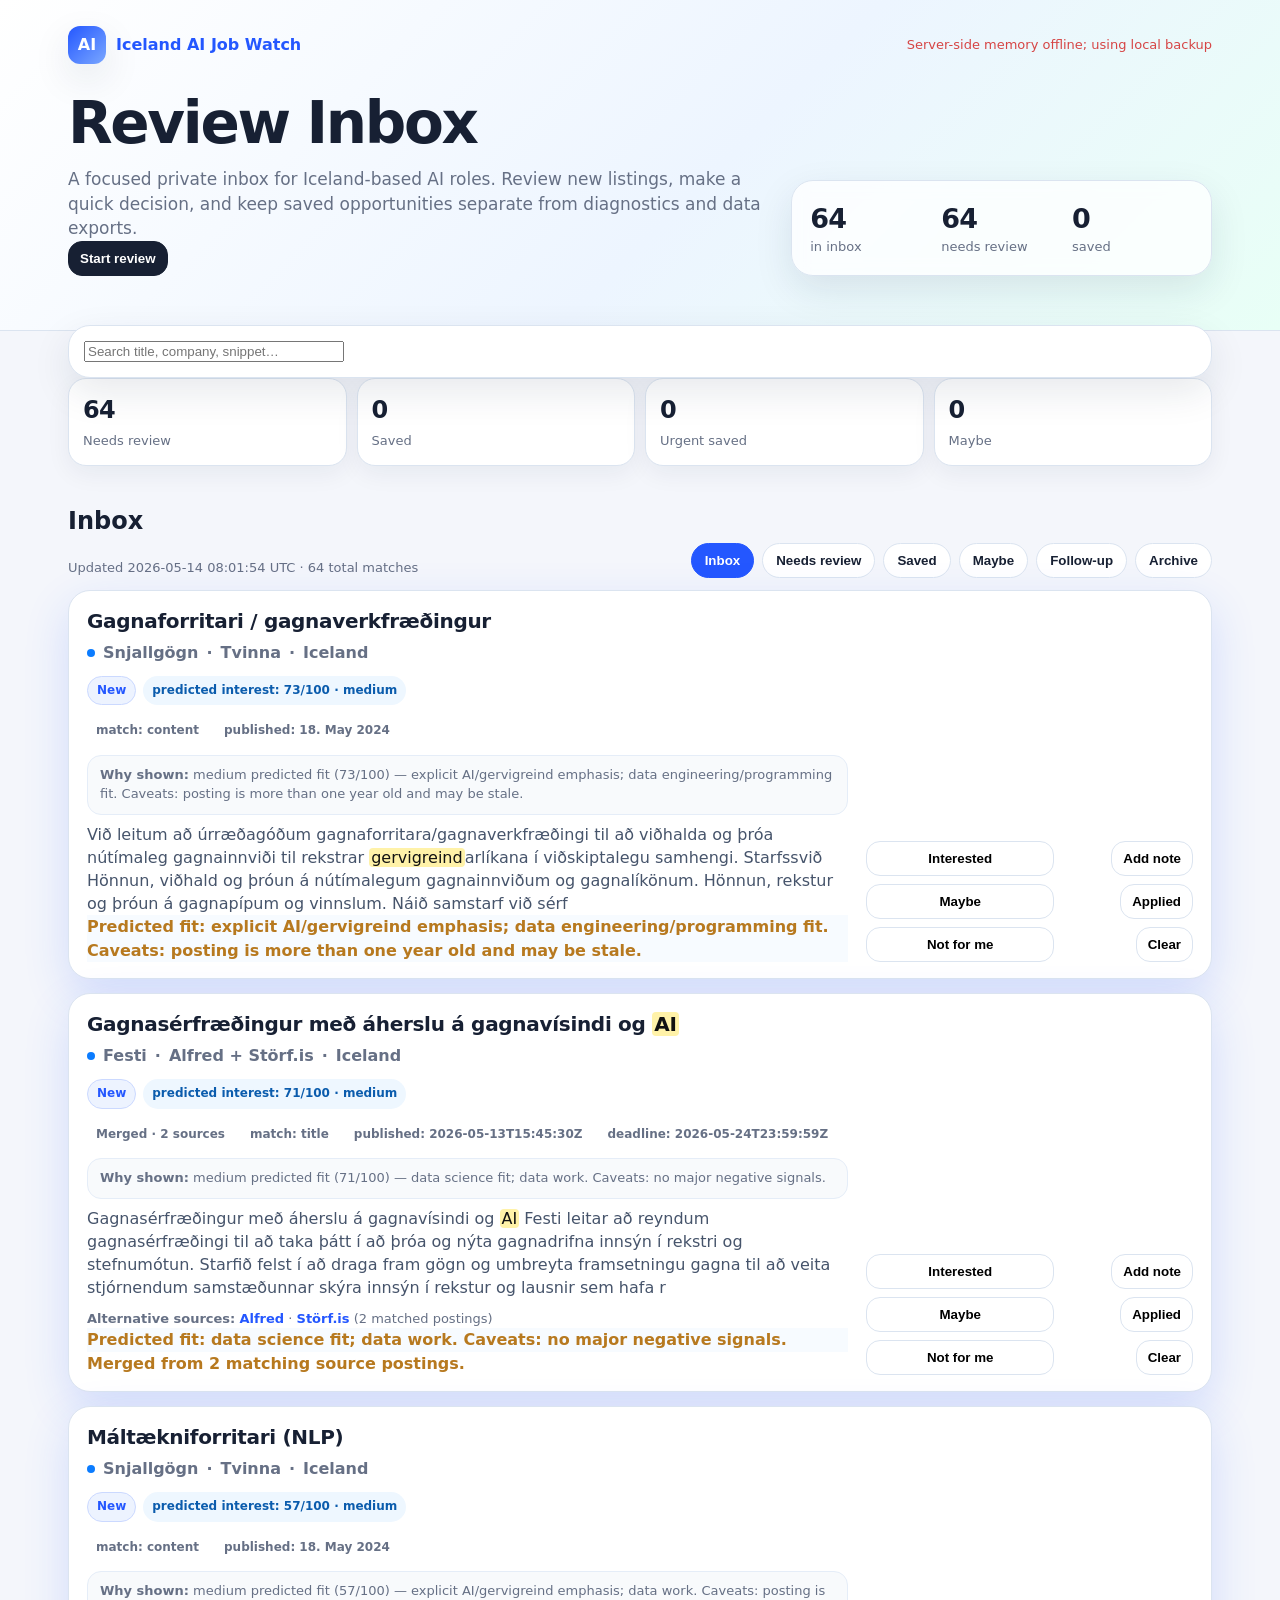
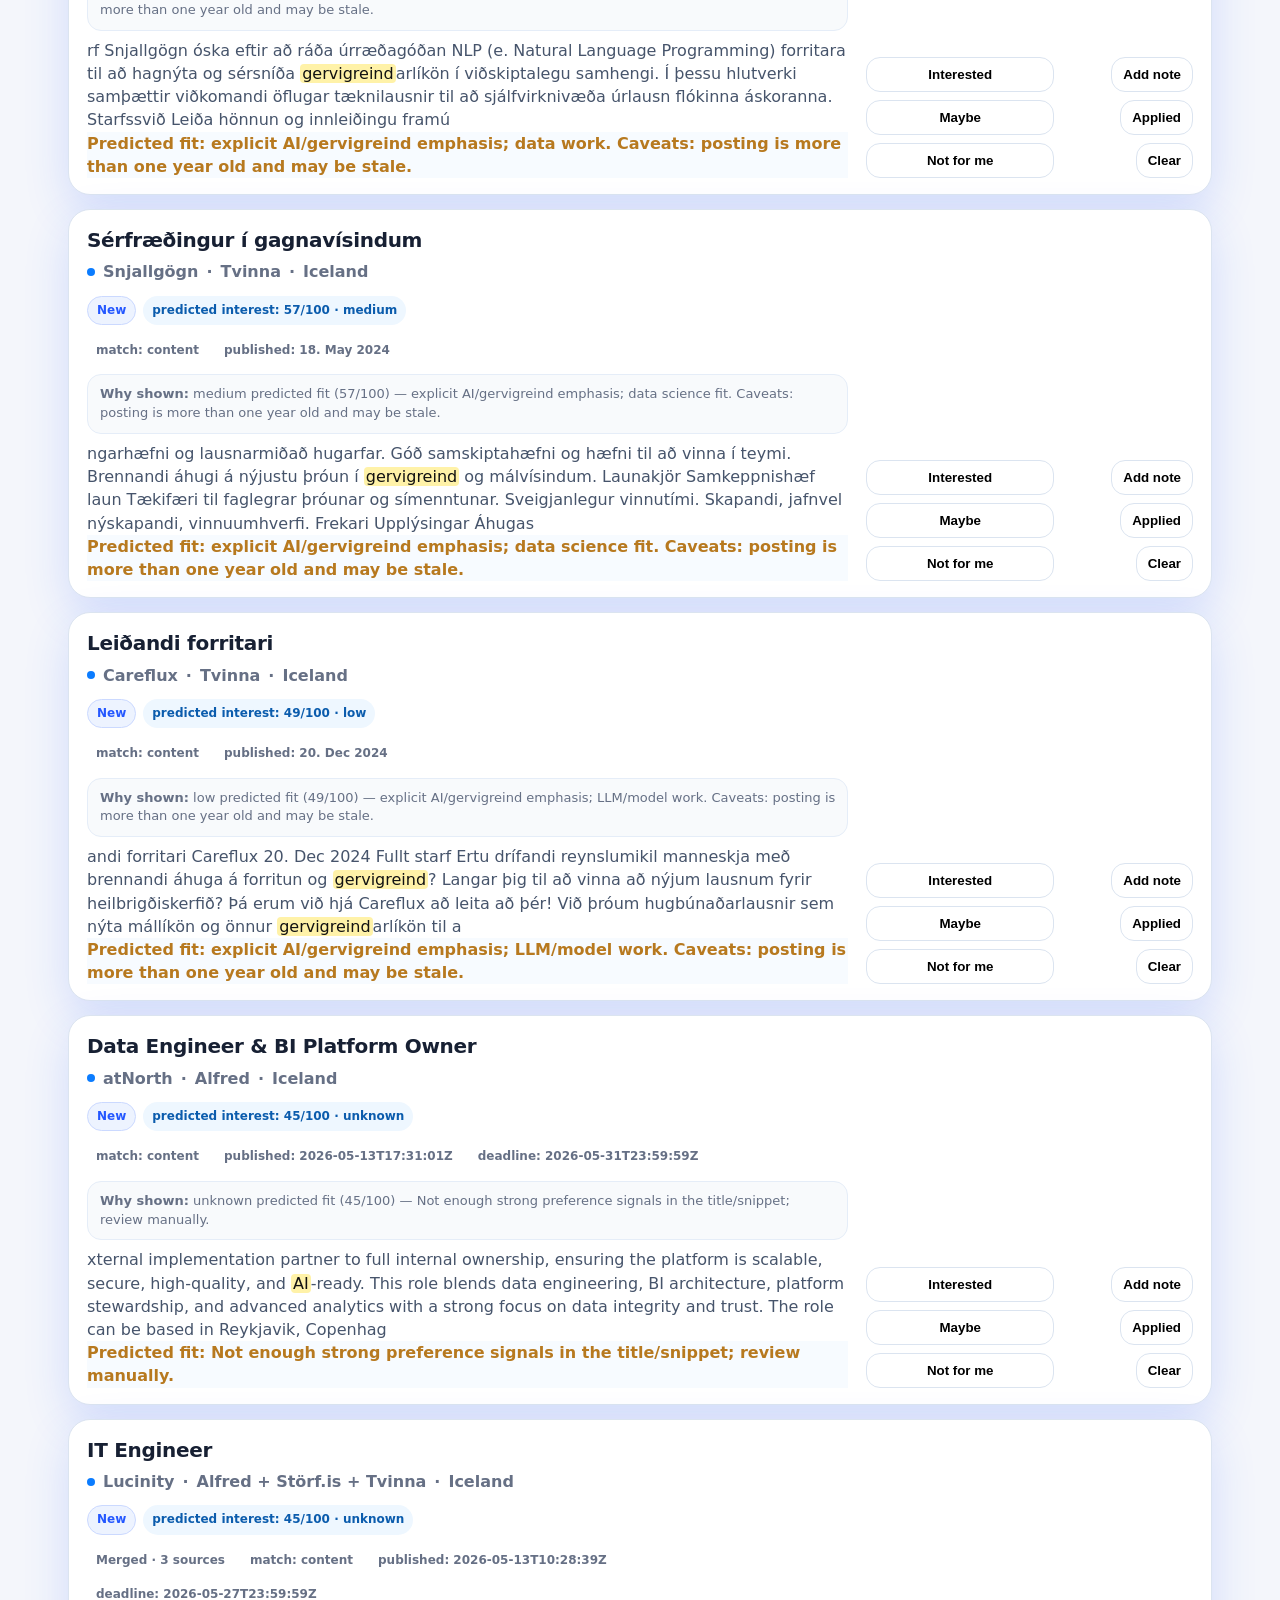
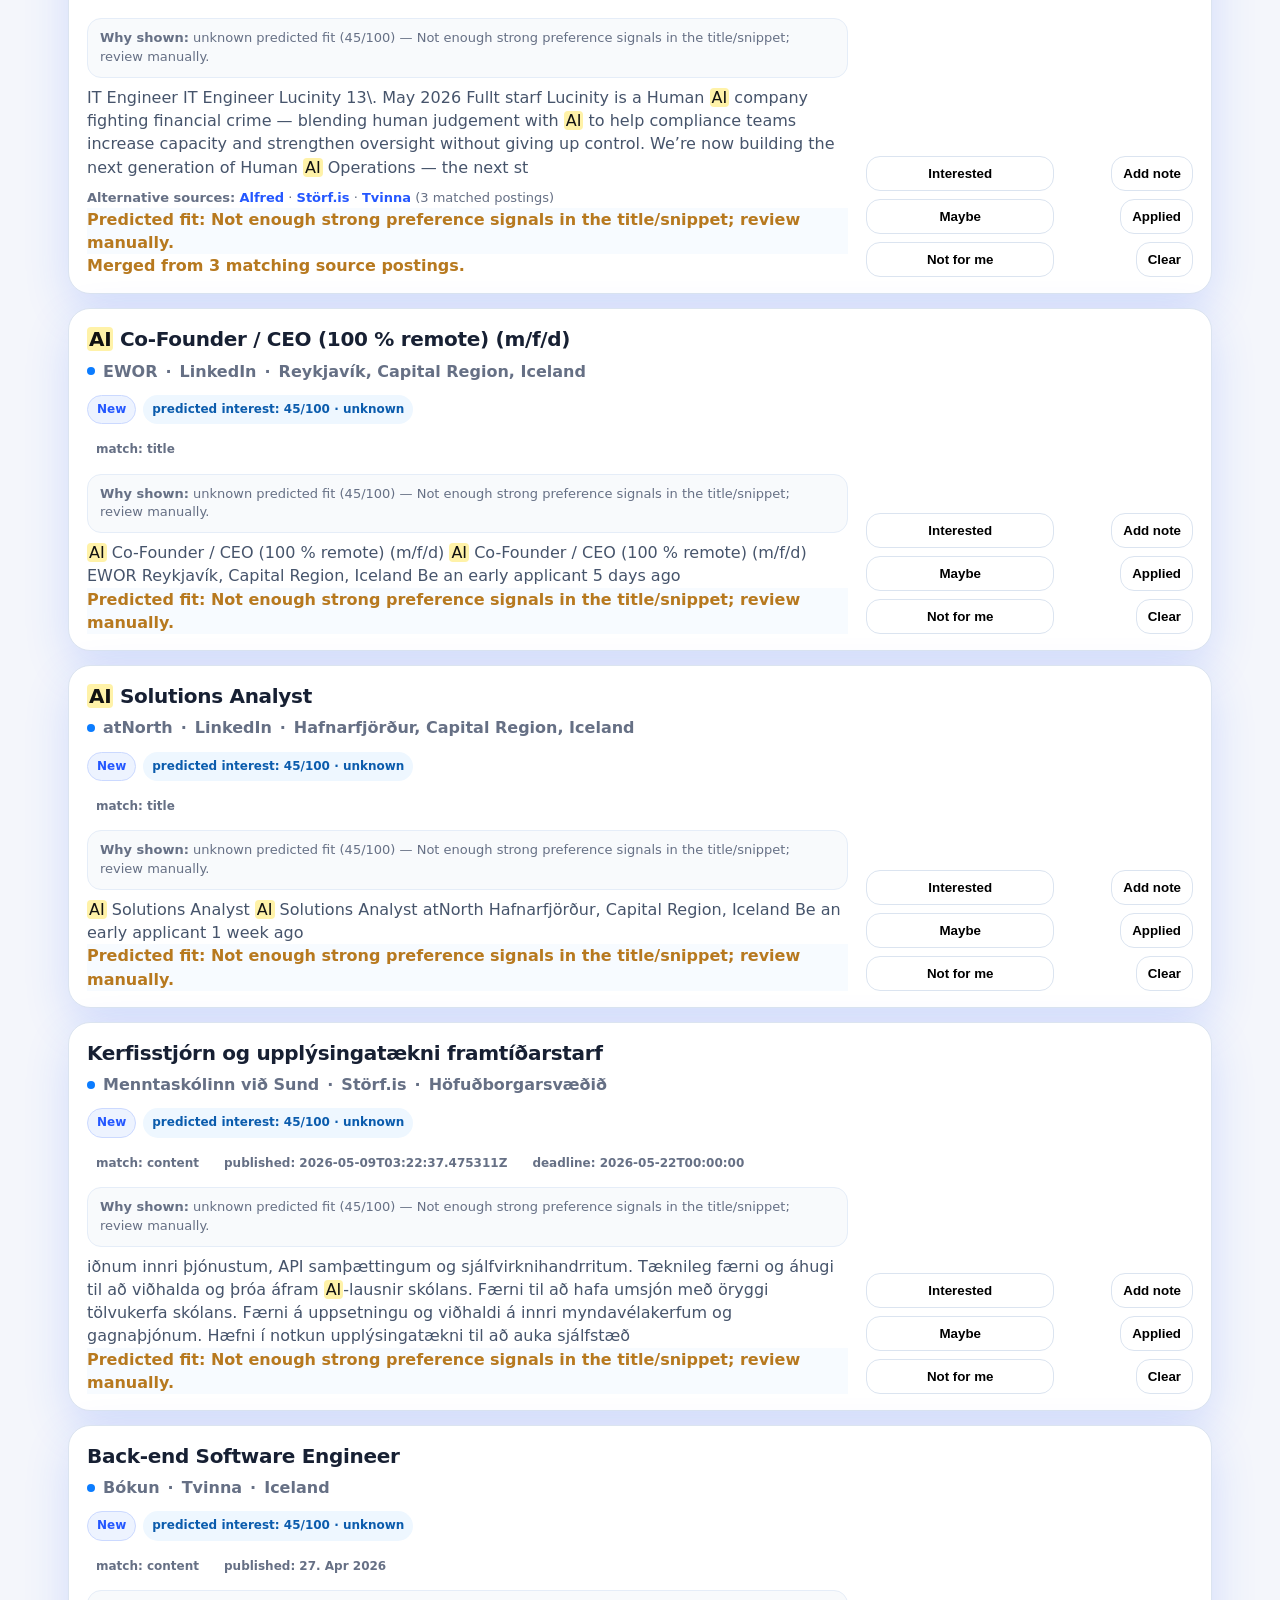
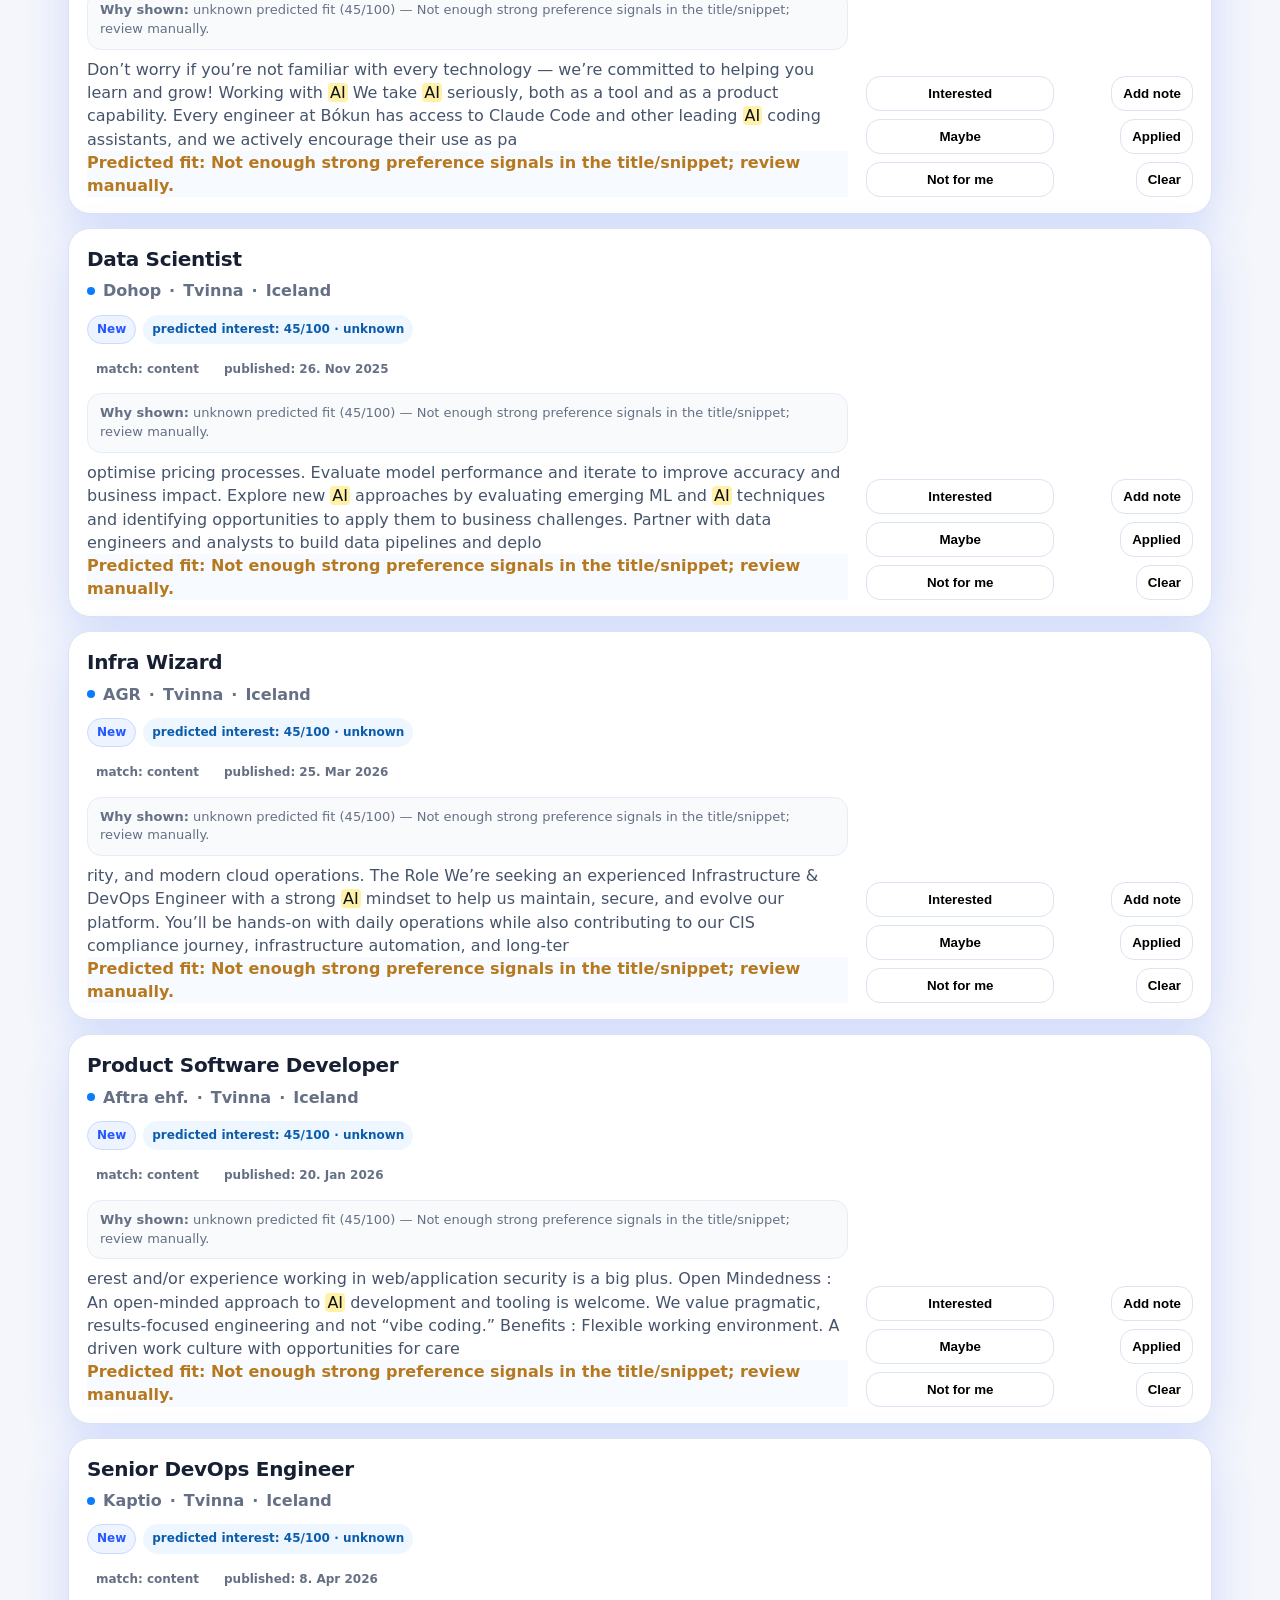
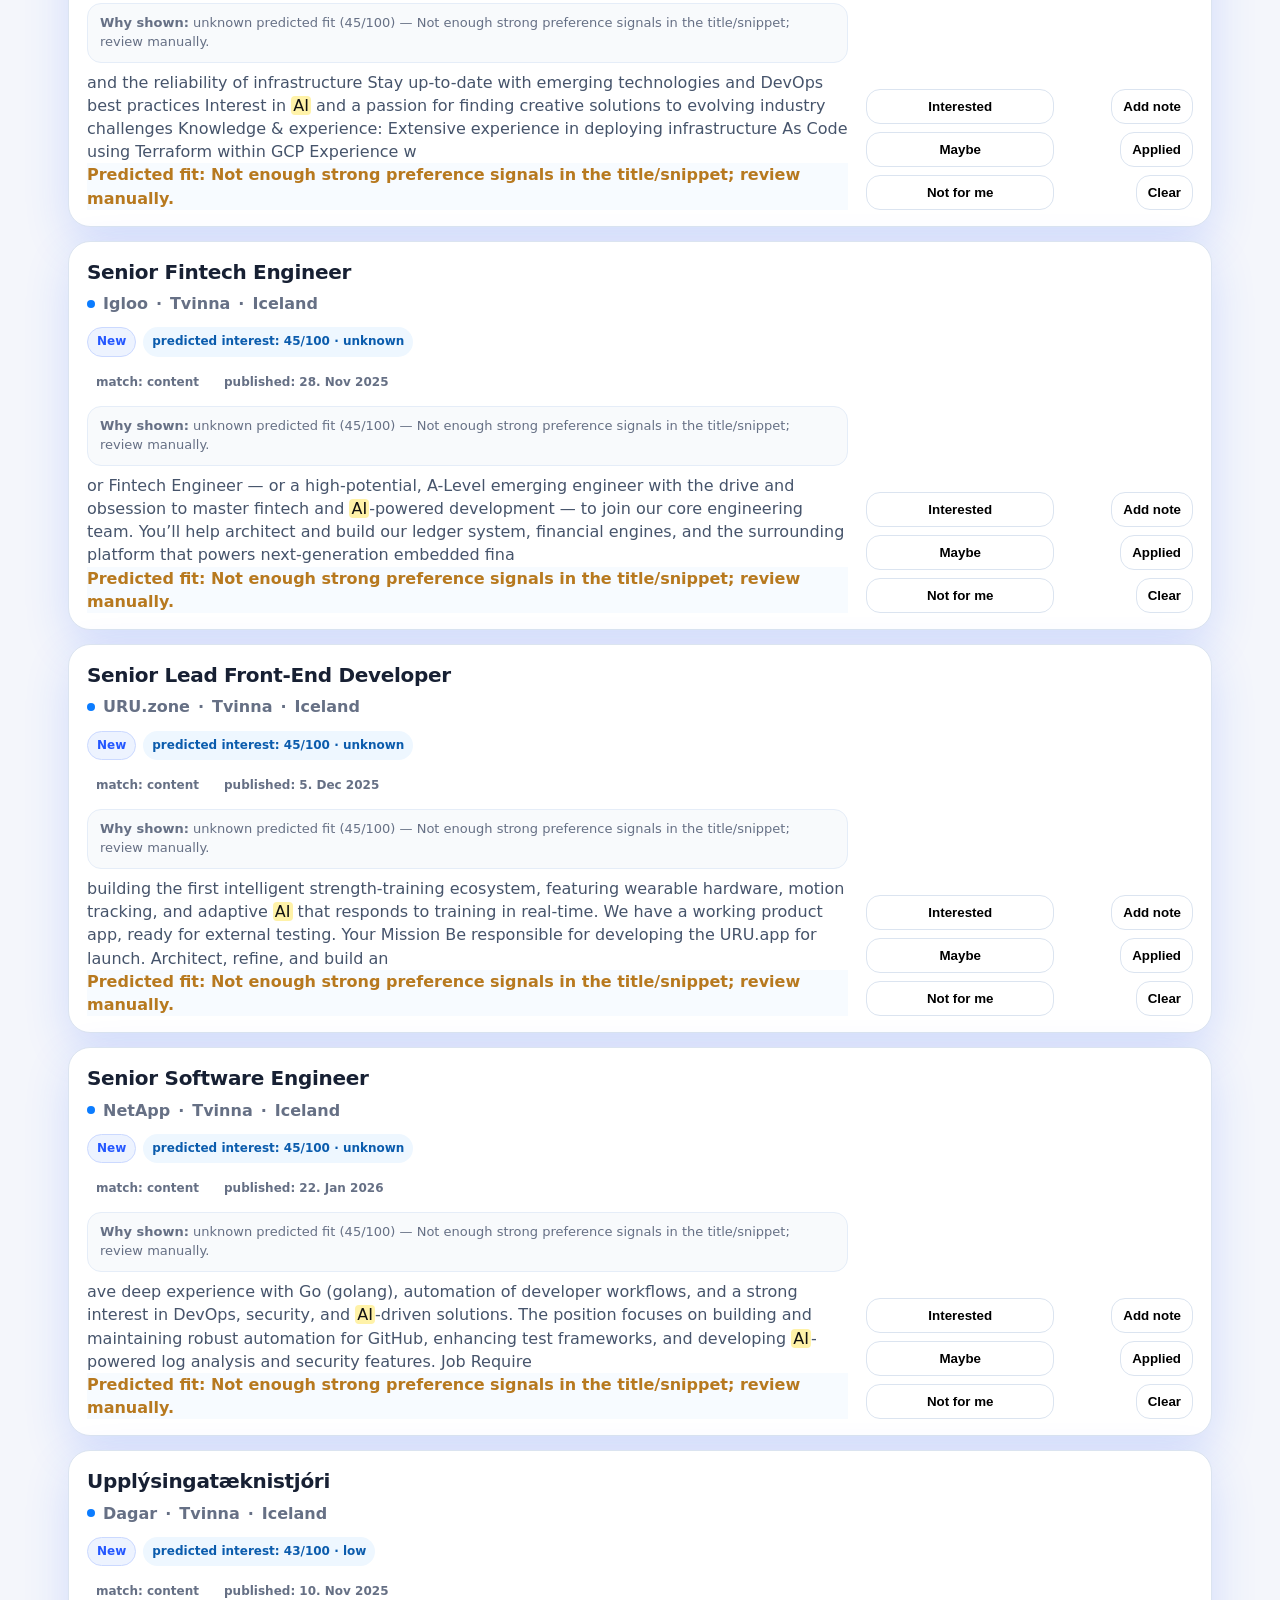
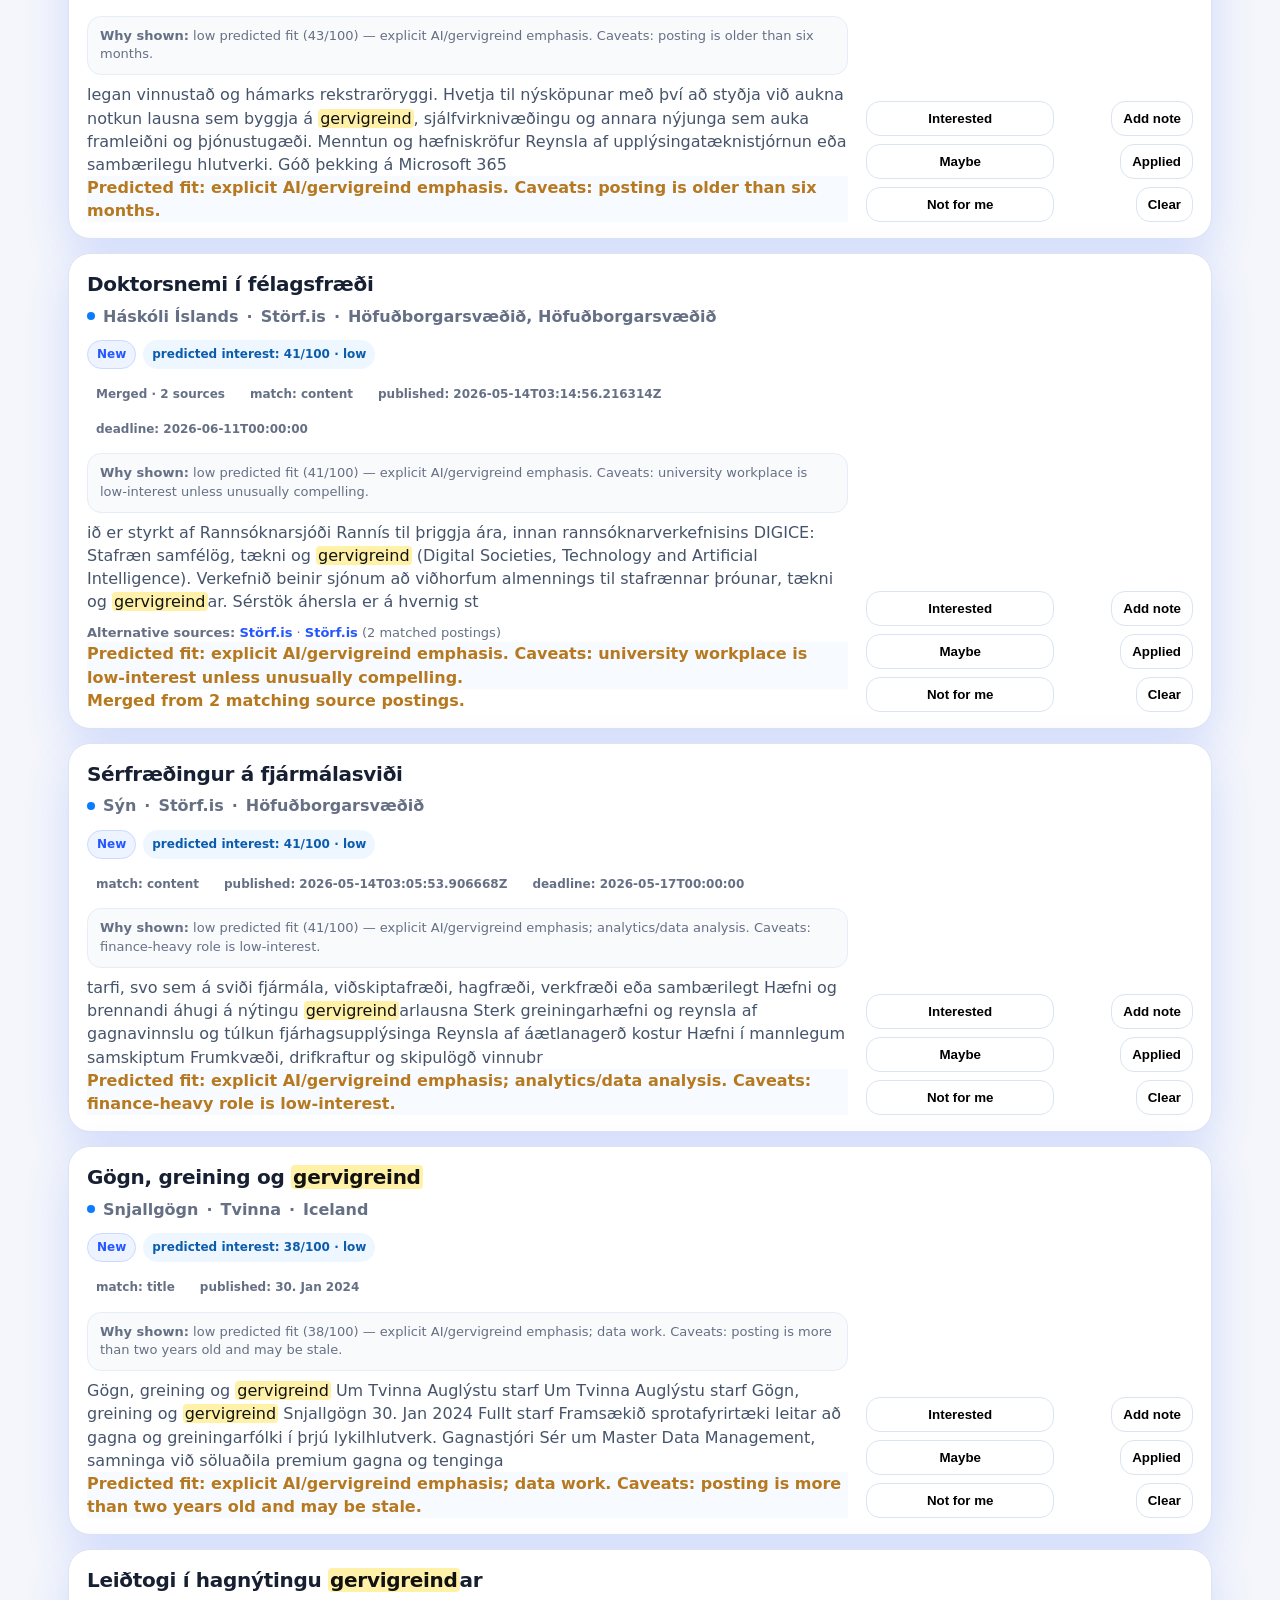
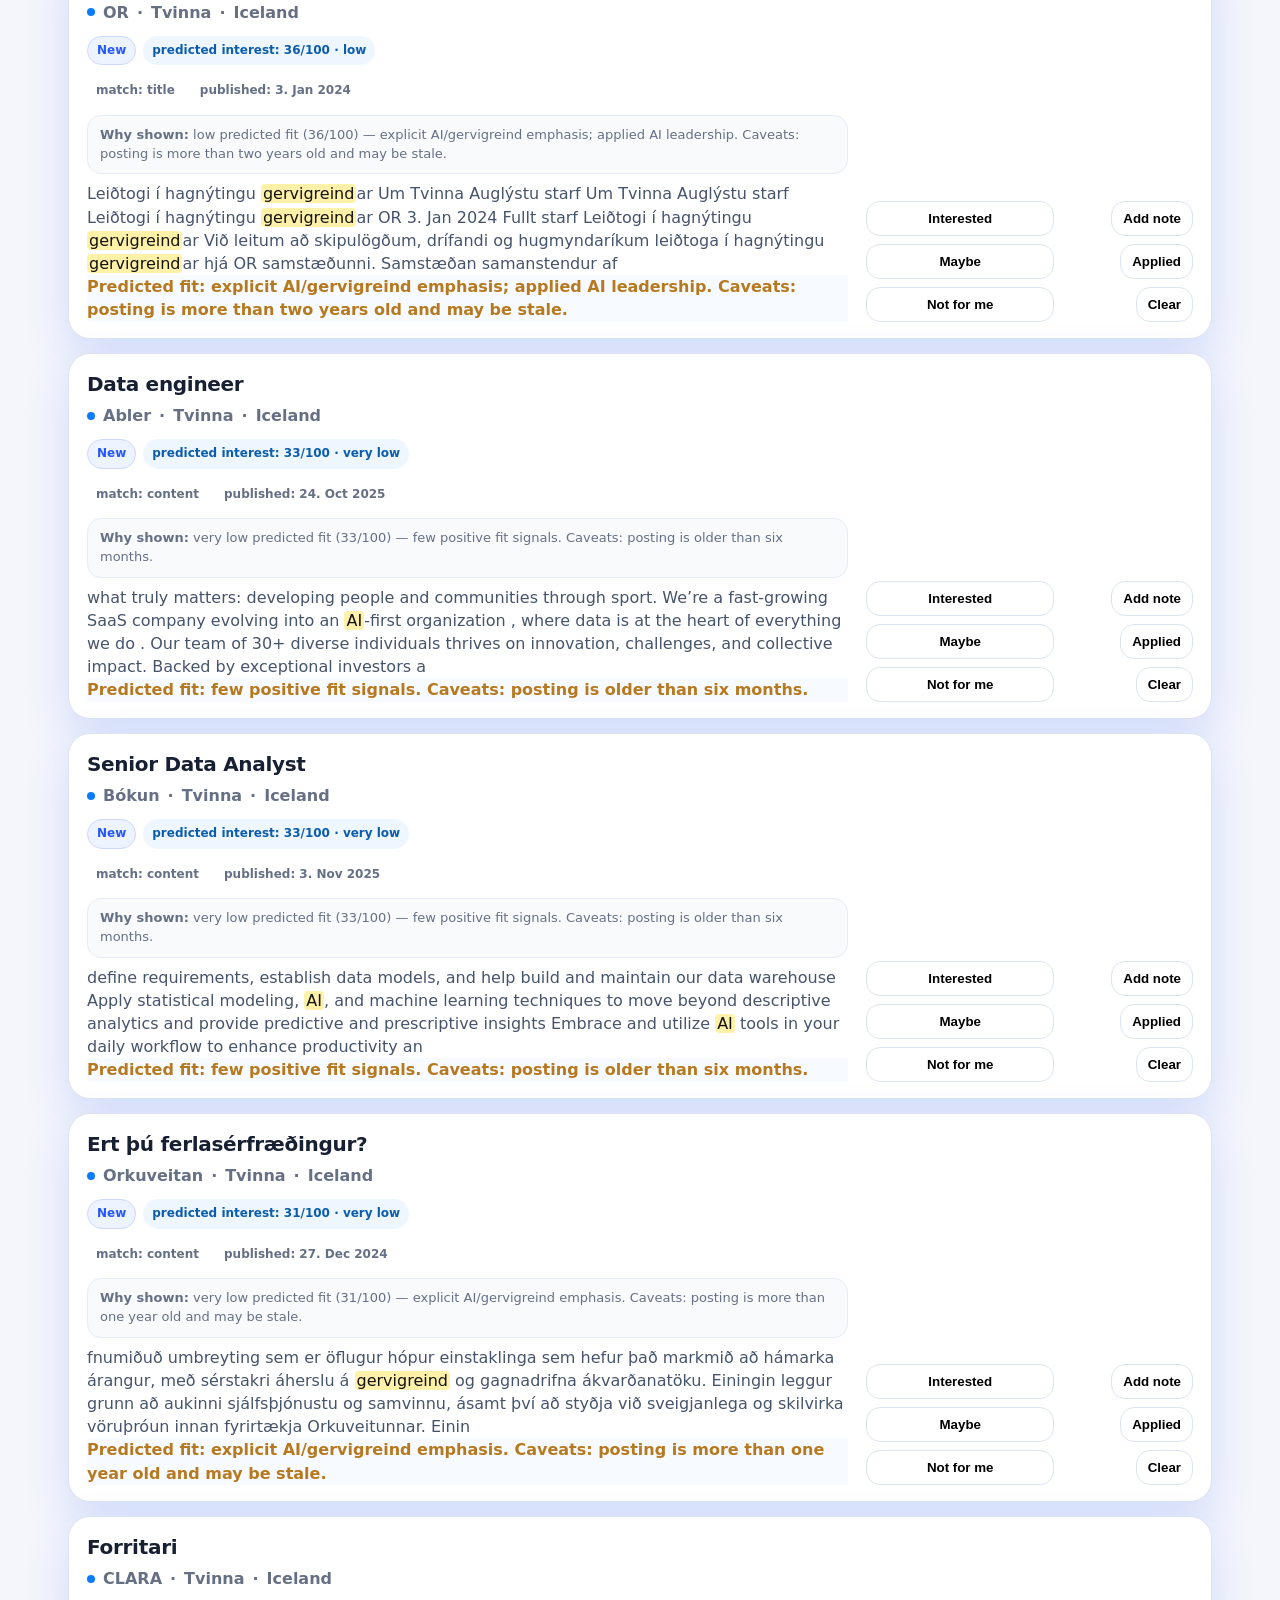
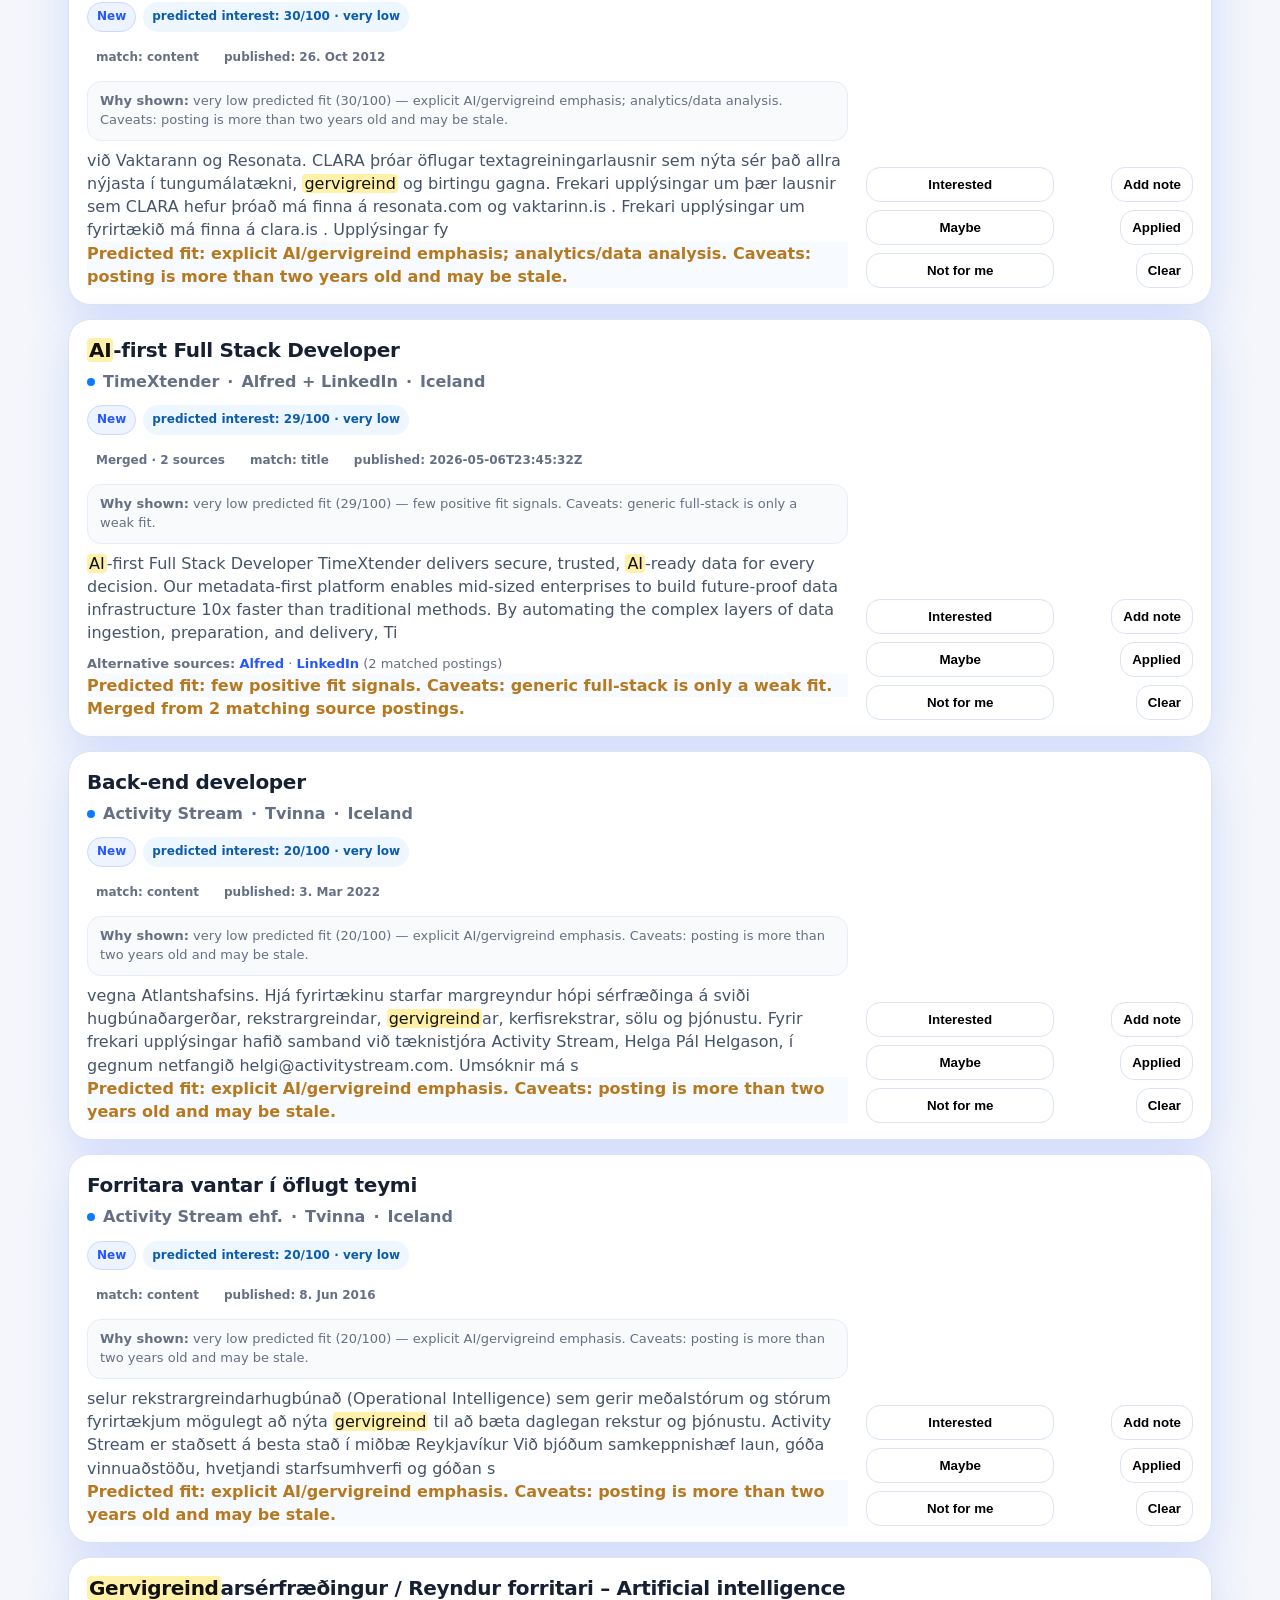
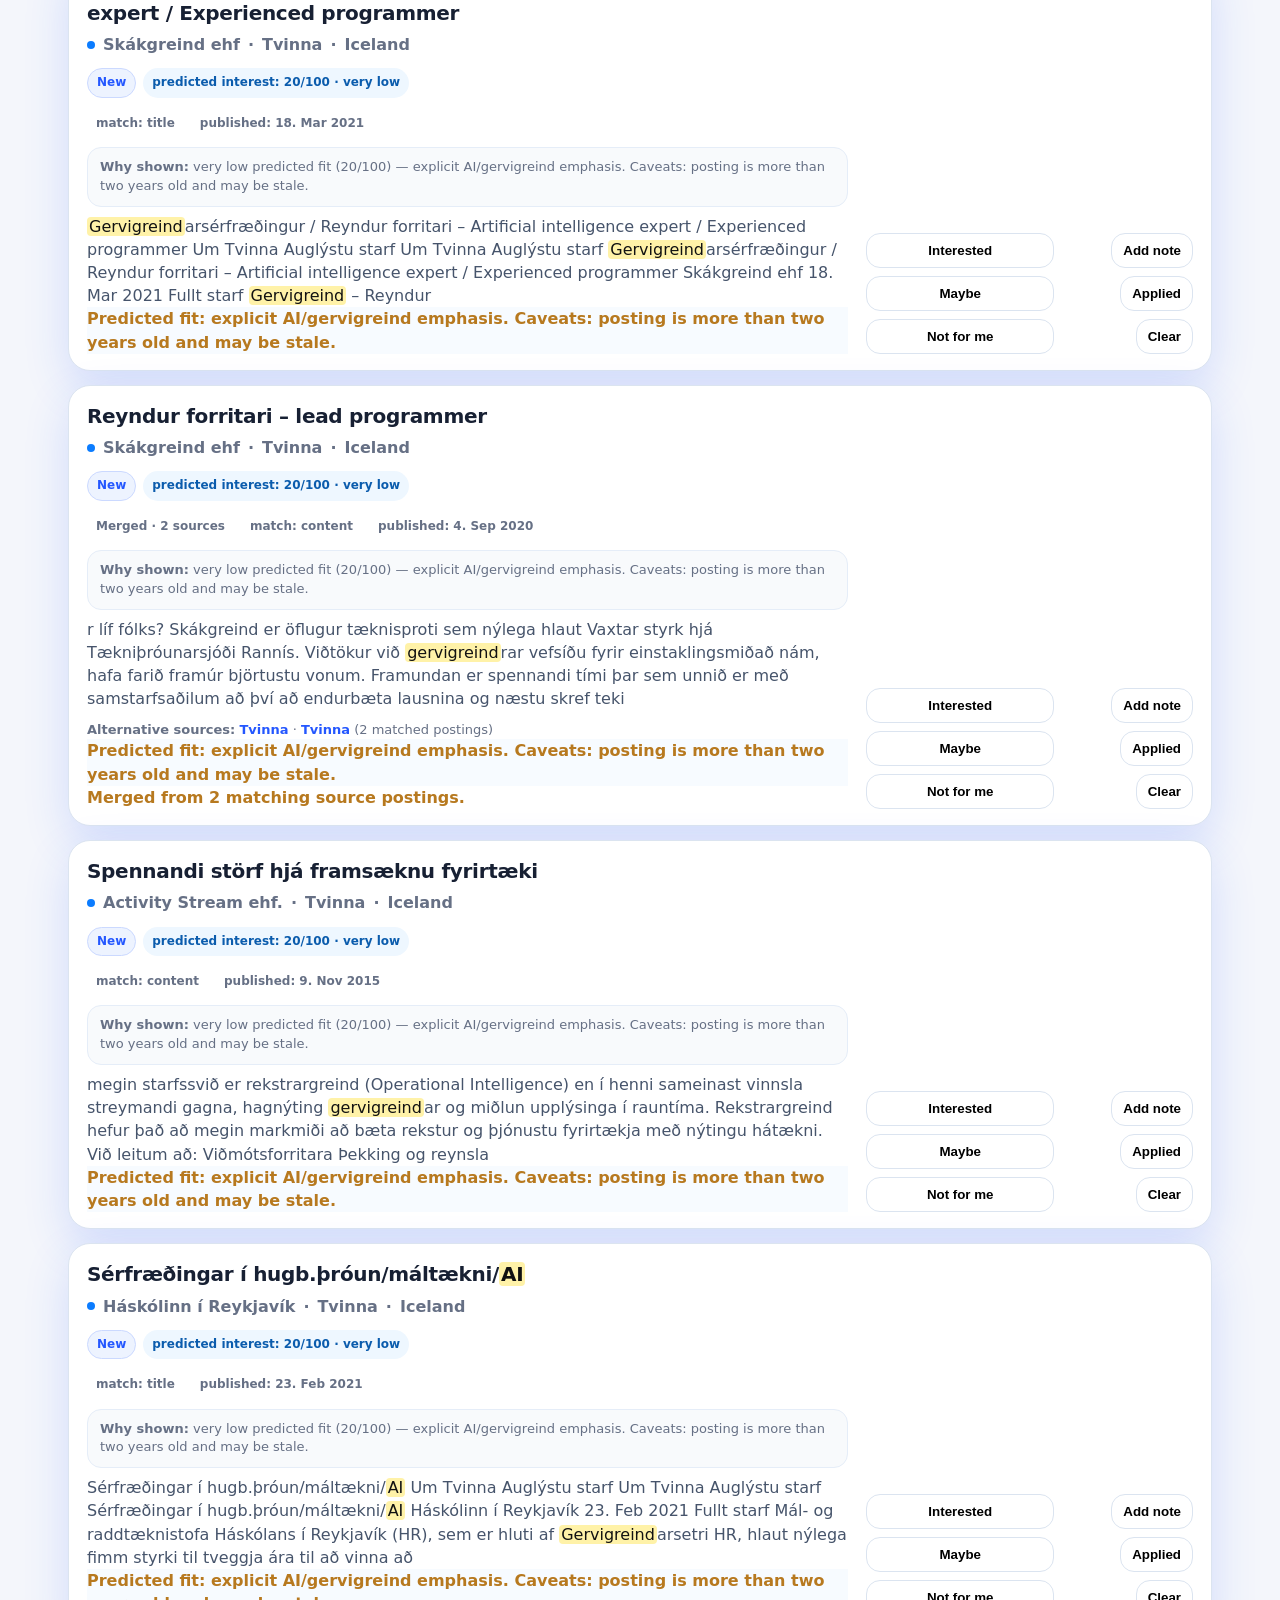
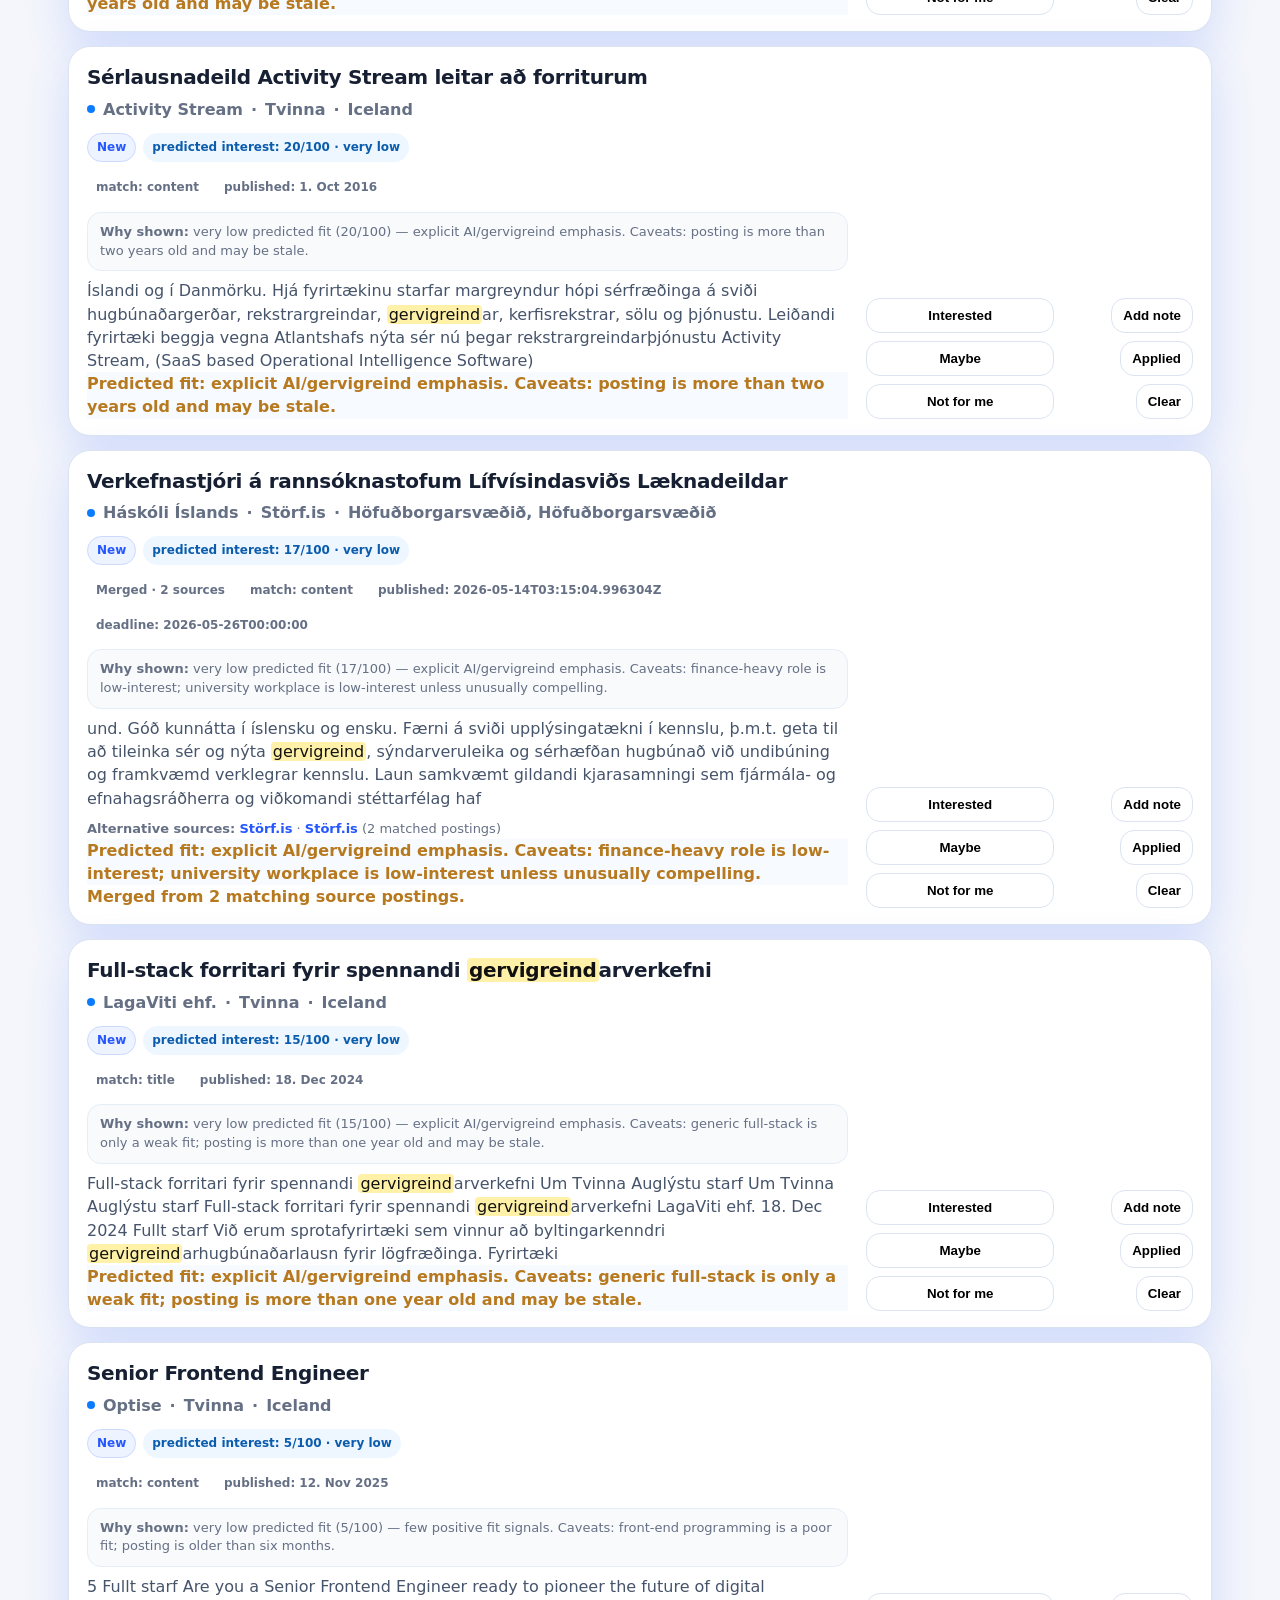
==== commit e3389988: "Update Iceland AI job watch dashboard" ====
--- a/job-watch/index.html
+++ b/job-watch/index.html
@@ -10,22 +10,22 @@
     *{box-sizing:border-box} body{margin:0;background:var(--bg);color:var(--text);font-family:Inter,ui-sans-serif,system-ui,-apple-system,Segoe UI,sans-serif;line-height:1.45}.hero{background:linear-gradient(135deg,#ffffff 0%,#edf5ff 55%,#e8fff6 100%);border-bottom:1px solid var(--line)}.wrap{max-width:1180px;margin:0 auto;padding:26px 18px 54px}.topbar{display:flex;align-items:center;justify-content:space-between;gap:16px;margin-bottom:30px}.brand{display:flex;align-items:center;gap:10px;font-weight:850;color:var(--brand)}.logo{width:38px;height:38px;border-radius:12px;background:linear-gradient(135deg,var(--brand),#7aa7ff);display:grid;place-items:center;color:#fff;font-weight:900;box-shadow:var(--shadow)}h1{font-size:clamp(32px,5vw,58px);line-height:1.02;margin:0 0 14px;letter-spacing:-.04em}.sub{color:var(--muted);font-size:17px;margin:0;max-width:780px}.hero-grid{display:grid;grid-template-columns:1.25fr .75fr;gap:22px;align-items:end}.hero-card{background:rgba(255,255,255,.76);border:1px solid var(--line);border-radius:var(--radius);padding:18px;box-shadow:var(--shadow);backdrop-filter:blur(8px)}.stats{display:grid;grid-template-columns:repeat(3,1fr);gap:10px}.metric{font-size:27px;font-weight:900;letter-spacing:-.03em}.label,.meta{color:var(--muted);font-size:13px}.toolbar-card{margin-top:-32px;background:var(--panel);border:1px solid var(--line);border-radius:var(--radius);padding:15px;box-shadow:var(--shadow);position:sticky;top:10px;z-index:5}.toolbar{display:grid;grid-template-columns:minmax(220px,1fr) 160px 175px 180px auto;gap:10px;align-items:center}.toolbar input,.toolbar select{background:#fff;color:var(--text);border:1px solid var(--line);border-radius:14px;padding:12px 13px;font:inherit}.toolbar input:focus,.toolbar select:focus{outline:3px solid rgba(36,87,255,.16);border-color:var(--brand)}.smalllink{font-size:14px;color:var(--brand);font-weight:700;text-decoration:none;white-space:nowrap}.sources{display:flex;gap:8px;flex-wrap:wrap;margin:18px 0 22px}.pill{border:1px solid var(--line);border-radius:999px;padding:7px 11px;background:#fff;font-size:13px;box-shadow:0 4px 14px rgba(20,35,70,.05)}.ok{color:var(--green)}.err{color:var(--red)}.section-head{display:flex;align-items:end;justify-content:space-between;gap:14px;margin:12px 0}.tabs{display:flex;gap:8px;flex-wrap:wrap}.tab{border:1px solid var(--line);background:#fff;color:var(--text);border-radius:999px;padding:9px 13px;font-weight:800;cursor:pointer}.tab.active{background:var(--brand);border-color:var(--brand);color:#fff}.jobs{display:grid;gap:14px}.job-card{display:grid;grid-template-columns:1fr auto;gap:18px;background:var(--panel);border:1px solid var(--line);border-radius:var(--radius);padding:18px 18px 16px;box-shadow:var(--shadow);transition:transform .12s ease,box-shadow .12s ease,border-color .12s ease}.job-card:hover{transform:translateY(-2px);box-shadow:0 18px 44px rgba(20,35,70,.14);border-color:#c9d7ef}.job-card.liked{border-color:#9ee8c5;background:linear-gradient(90deg,#fff 0,#f2fff8 100%)}.job-card.rejected{opacity:.72;background:#fbfcff}.job-card.is-new{box-shadow:0 16px 46px rgba(36,87,255,.16)}.job-card h3{margin:0 0 8px;font-size:20px;line-height:1.22;letter-spacing:-.015em}.job-card h3 a{color:var(--text);text-decoration:none}.job-card h3 a:hover{color:var(--brand);text-decoration:underline}.company-row{display:flex;gap:8px;align-items:center;flex-wrap:wrap;color:var(--muted);font-weight:600}.source-dot{width:8px;height:8px;border-radius:50%;background:var(--brand2);display:inline-block}.badges{display:flex;flex-wrap:wrap;gap:7px;margin:12px 0}.badge{display:inline-flex;align-items:center;gap:5px;border-radius:999px;padding:5px 9px;background:var(--soft);color:#344054;font-size:12px;font-weight:800}.badge.title{background:#e9f8ff;color:#08669a}.badge.content{background:var(--amber-bg);color:var(--amber)}.badge.new{background:#edf3ff;color:var(--brand);border:1px solid #cbd9ff}.badge.liked{background:var(--green-bg);color:var(--green)}.badge.rejected{background:var(--red-bg);color:var(--red)}.badge.maybe{background:#fff7dc;color:var(--amber)}.badge.applied{background:#eef3fb;color:#475467}.action.maybe.active{background:var(--amber-bg);color:var(--amber);border-color:#ffe49a}.action.applied.active{background:#eef3fb;color:#475467;border-color:#cdd7e6}.snippet{margin:8px 0 0;color:#46546b}.note{color:var(--amber);font-weight:700}.actions{display:flex;gap:8px;align-items:start}.action{border:1px solid var(--line);background:#fff;border-radius:14px;padding:9px 11px;font-weight:850;cursor:pointer;white-space:nowrap}.action:hover{border-color:var(--brand);color:var(--brand)}.action.like.active{background:var(--green-bg);color:var(--green);border-color:#9ee8c5}.action.reject.active{background:var(--red-bg);color:var(--red);border-color:#ffc2c2}.feedback-reason{margin-top:10px;border-left:4px solid var(--line);padding:8px 10px;background:#f8fbff;border-radius:10px;color:#344054;font-size:13px}.archive-note{background:#fff7dc;border:1px solid #ffe49a;border-radius:16px;padding:12px 14px;color:#6f4e00;margin-bottom:14px}.footer{margin-top:25px;color:var(--muted);font-size:13px}mark{background:#fff2a8;color:#111;border-radius:4px;padding:0 2px}@media(max-width:820px){.hero-grid{grid-template-columns:1fr}.toolbar{grid-template-columns:1fr 1fr}.toolbar input{grid-column:1/-1}.job-card{grid-template-columns:1fr}.actions{justify-content:flex-start;flex-wrap:wrap}.stats{grid-template-columns:1fr 1fr 1fr}}@media(max-width:520px){.toolbar{grid-template-columns:1fr}.stats{grid-template-columns:1fr}.topbar{align-items:flex-start;flex-direction:column}}
   </style>
   <style>
-    .actions{align-items:flex-end}.feedback-box{width:260px;margin-top:10px;padding:12px;border:1px solid var(--line);border-radius:16px;background:#fff;box-shadow:0 8px 20px rgba(20,35,70,.08);text-align:left}.feedback-box label{display:block;font-size:13px;font-weight:800;color:var(--text);margin-bottom:7px}.feedback-box label span,.feedback-help{font-size:12px;color:var(--muted);font-weight:500}.feedback-box textarea{width:100%;resize:vertical;border:1px solid var(--line);border-radius:12px;padding:10px;font:inherit;min-height:72px}.feedback-box textarea:focus{outline:3px solid rgba(36,87,255,.16);border-color:var(--brand)}.feedback-actions{display:flex;gap:8px;flex-wrap:wrap;margin-top:9px}.source-links{margin-top:10px;font-size:13px;color:var(--muted)}.source-links a{color:var(--brand);font-weight:800;text-decoration:none}.source-links a:hover{text-decoration:underline}.badge.merged{background:#edf3ff;color:#2457ff}.badge.predicted{background:#eef7ff;color:#0b5cad}.predicted-interest{background:#f7fbff;border-color:#cde3ff}.job-card.urgent-deadline{border-color:#ff9b57;background:linear-gradient(90deg,#fff 0,#fff7ed 100%);box-shadow:0 18px 46px rgba(214,69,69,.18)}.badge.urgent{background:#d64545;color:#fff;border:1px solid #b83232}.mobile-search{display:contents}.filter-details{display:contents}.filter-details summary{display:none}.filter-summary{color:var(--muted);font-weight:700}.toolbar-extra{display:contents}@media(min-width:641px){.toolbar-card{display:grid;grid-template-columns:minmax(260px,1fr) 4fr;gap:10px;align-items:center}.toolbar{display:grid;grid-template-columns:150px 170px 170px 170px auto auto;gap:10px;align-items:center}.mobile-search input{width:100%}}@media(max-width:640px){.wrap{padding:14px 16px 32px}.hero .wrap{padding-bottom:18px}.hero{background:linear-gradient(135deg,#ffffff 0%,#eef7ff 100%)}.topbar{gap:10px;margin-bottom:14px;align-items:center;flex-direction:row;justify-content:space-between}.topbar .smalllink{display:none}.brand{font-size:16px}.logo{width:34px;height:34px;border-radius:10px}.topbar .smalllink{font-size:14px}.topbar .action{display:none}.hero-grid{display:block}.hero-card{display:none}h1{font-size:34px;line-height:1.04;margin:18px 0 8px}.sub{font-size:15px;line-height:1.45}.toolbar-card{margin-top:-10px;top:0;padding:10px;border-radius:18px;max-height:52vh;overflow:auto}.mobile-search{display:block}.mobile-search input{width:100%;font-size:16px;padding:13px 14px;border-radius:14px}.filter-details{display:block;margin-top:8px}.filter-details summary{display:flex;align-items:center;justify-content:space-between;gap:10px;list-style:none;cursor:pointer;border:1px solid var(--line);background:#fff;border-radius:14px;padding:11px 13px;font-weight:900}.filter-details summary::-webkit-details-marker{display:none}.filter-details summary:after{content:'▾';font-size:12px;color:var(--muted);transition:transform .15s ease}.filter-details[open] summary:after{transform:rotate(180deg)}.toolbar{display:flex;flex-direction:column;gap:8px;margin-top:8px}.toolbar input{display:none}.toolbar select,.toolbar .smalllink,.toolbar button{width:100%}.sources{display:flex;gap:8px;overflow-x:auto;flex-wrap:nowrap;margin:10px -16px 12px;padding:0 16px 4px;max-height:none}.pill{white-space:nowrap}.section-head{align-items:flex-start;flex-direction:column;margin-top:16px}.section-head h2{font-size:28px;margin:0 0 4px}.tabs{display:flex;overflow-x:auto;flex-wrap:nowrap;width:calc(100% + 32px);margin-left:-16px;padding:0 16px 6px;scroll-snap-type:x proximity}.tab{white-space:nowrap;scroll-snap-align:start}.job-card{padding:16px;gap:12px;border-radius:20px}.job-card h3{font-size:24px}.company-row{font-size:15px}.actions{align-items:stretch;flex-wrap:wrap}.actions .action{flex:1 1 45%;padding:10px 8px}.feedback-box{width:100%}.badges{gap:6px}.badge{font-size:12px;line-height:1.2}.snippet{max-height:5.8em;overflow:hidden}.footer{font-size:12px}}
+    .actions{align-items:flex-end}.feedback-box{width:260px;margin-top:10px;padding:12px;border:1px solid var(--line);border-radius:16px;background:#fff;box-shadow:0 8px 20px rgba(20,35,70,.08);text-align:left}.feedback-box label{display:block;font-size:13px;font-weight:800;color:var(--text);margin-bottom:7px}.feedback-box label span,.feedback-help{font-size:12px;color:var(--muted);font-weight:500}.feedback-box textarea{width:100%;resize:vertical;border:1px solid var(--line);border-radius:12px;padding:10px;font:inherit;min-height:72px}.feedback-box textarea:focus{outline:3px solid rgba(36,87,255,.16);border-color:var(--brand)}.feedback-actions{display:flex;gap:8px;flex-wrap:wrap;margin-top:9px}.source-links{margin-top:10px;font-size:13px;color:var(--muted)}.source-links a{color:var(--brand);font-weight:800;text-decoration:none}.source-links a:hover{text-decoration:underline}.badge.merged{background:#edf3ff;color:#2457ff}.badge.predicted{background:#eef7ff;color:#0b5cad}.predicted-interest{background:#f7fbff;border-color:#cde3ff}.job-card.urgent-deadline{border-color:#ff9b57;background:linear-gradient(90deg,#fff 0,#fff7ed 100%);box-shadow:0 18px 46px rgba(214,69,69,.18)}.badge.urgent{background:#d64545;color:#fff;border:1px solid #b83232}.mobile-search{display:contents}.filter-details{display:contents}.filter-details summary{display:none}.filter-summary{color:var(--muted);font-weight:700}.toolbar-extra{display:contents}@media(min-width:641px){.toolbar-card{display:grid;grid-template-columns:minmax(260px,1fr) 4fr;gap:10px;align-items:center}.toolbar{display:grid;grid-template-columns:150px 170px 170px 170px auto auto;gap:10px;align-items:center}.mobile-search input{width:100%}}@media(max-width:640px){.wrap{padding:14px 16px 32px}.hero .wrap{padding-bottom:18px}.hero{background:linear-gradient(135deg,#ffffff 0%,#eef7ff 100%)}.topbar{gap:10px;margin-bottom:14px;align-items:center;flex-direction:row;justify-content:space-between}.topbar .smalllink{display:none}.brand{font-size:16px}.logo{width:34px;height:34px;border-radius:10px}.topbar .smalllink{font-size:14px}.topbar .action{display:none}.hero-grid{display:block}.hero-card{display:none}h1{font-size:34px;line-height:1.04;margin:18px 0 8px}.sub{font-size:15px;line-height:1.45}.toolbar-card{margin-top:-10px;top:0;padding:10px;border-radius:18px;max-height:52vh;overflow:auto}.mobile-search{display:block}.mobile-search input{width:100%;font-size:16px;padding:13px 14px;border-radius:14px}.filter-details{display:block;margin-top:8px}.filter-details summary{display:flex;align-items:center;justify-content:space-between;gap:10px;list-style:none;cursor:pointer;border:1px solid var(--line);background:#fff;border-radius:14px;padding:11px 13px;font-weight:900}.filter-details summary::-webkit-details-marker{display:none}.filter-details summary:after{content:'▾';font-size:12px;color:var(--muted);transition:transform .15s ease}.filter-details[open] summary:after{transform:rotate(180deg)}.toolbar{display:flex;flex-direction:column;gap:8px;margin-top:8px}.toolbar input{display:none}.toolbar select,.toolbar .smalllink,.toolbar button{width:100%}.sources{display:flex;gap:8px;overflow-x:auto;flex-wrap:nowrap;margin:10px -16px 12px;padding:0 16px 4px;max-height:none}.pill{white-space:nowrap}.section-head{align-items:flex-start;flex-direction:column;margin-top:16px}.section-head h2{font-size:28px;margin:0 0 4px}.tabs{display:flex;overflow-x:auto;flex-wrap:nowrap;width:calc(100% + 32px);margin-left:-16px;padding:0 16px 6px;scroll-snap-type:x proximity}.tab{white-space:nowrap;scroll-snap-align:start}.job-card{padding:16px;gap:12px;border-radius:20px}.job-card h3{font-size:24px}.company-row{font-size:15px}.actions{align-items:stretch;flex-wrap:wrap}.actions .action{flex:1 1 45%;padding:10px 8px}.feedback-box{width:100%}.badges{gap:6px}.badge{font-size:12px;line-height:1.2}.snippet{max-height:5.8em;overflow:hidden}.footer{font-size:12px}}.review-summary{display:grid;grid-template-columns:repeat(4,minmax(0,1fr));gap:10px;margin:0 0 18px}.review-card{background:#fff;border:1px solid var(--line);border-radius:18px;padding:14px;box-shadow:0 8px 24px rgba(20,35,70,.06)}.review-card strong{display:block;font-size:24px;letter-spacing:-.03em}.start-review{background:var(--text);color:#fff;border-color:var(--text)}.diagnostics-panel{margin-top:22px;border:1px solid var(--line);border-radius:18px;background:#fff;padding:14px}.diagnostics-panel summary{cursor:pointer;font-weight:850;color:var(--text)}.diagnostics-body{margin-top:12px;display:grid;gap:12px}.decision-row{display:grid;gap:8px;width:100%}.secondary-actions{display:flex;gap:8px;flex-wrap:wrap;justify-content:flex-end;margin-top:8px}.why-shown{margin-top:10px;padding:10px 12px;border-radius:14px;background:#f8fafc;border:1px solid #e5edf8;color:var(--muted);font-size:13px}.metadata-row{display:flex;gap:7px;flex-wrap:wrap;margin-top:8px}.metadata-row .badge{background:#fff;color:var(--muted)}.empty-state{background:#fff;border:1px solid var(--line);border-radius:22px;padding:30px;box-shadow:var(--shadow)}.empty-state h3{margin:0 0 8px;font-size:24px}.empty-state .action{margin-top:14px}@media(max-width:640px){.review-summary{grid-template-columns:repeat(2,minmax(0,1fr))}.secondary-actions{justify-content:stretch}.secondary-actions .action,.decision-row .action{width:100%}}
 
   </style>
 </head>
 <body>
   <div class="hero"><div class="wrap">
-    <div class="topbar"><div class="brand"><div class="logo">AI</div><div>Iceland AI Job Watch</div></div><a class="smalllink" href="jobs.csv">Download CSV</a><button class="action" onclick="exportFeedback()">Export preference profile</button><span class="label" id="syncStatus">Server-synced memory starting…</span></div>
-    <div class="hero-grid"><div><h1>AI roles in Iceland</h1><p class="sub">A brighter Alfred-inspired dashboard for Icelandic listings mentioning <strong>gervigreind</strong> or standalone <strong>AI</strong>. Like promising roles, reject noisy ones into an archive, and use the <strong>New</strong> badge for anything you have not opened or rated yet.</p></div><div class="hero-card"><div class="stats"><div><div class="metric" id="count">–</div><div class="label">visible matches</div></div><div><div class="metric" id="newCount">–</div><div class="label">new/unreviewed</div></div><div><div class="metric" id="likedCount">–</div><div class="label">liked</div></div></div></div></div>
+    <div class="topbar"><div class="brand"><div class="logo">AI</div><div>Iceland AI Job Watch</div></div><span class="label" id="syncStatus">Server-synced memory starting…</span></div>
+    <div class="hero-grid"><div><h1>Review Inbox</h1><p class="sub">A focused private inbox for Iceland-based AI roles. Review new listings, make a quick decision, and keep saved opportunities separate from diagnostics and data exports.</p><button class="action start-review" onclick="startReview()">Start review</button></div><div class="hero-card"><div class="stats"><div><div class="metric" id="count">–</div><div class="label">in inbox</div></div><div><div class="metric" id="newCount">–</div><div class="label">needs review</div></div><div><div class="metric" id="likedCount">–</div><div class="label">saved</div></div></div></div></div>
   </div></div>
   <main class="wrap">
-    <div class="toolbar-card" id="filterPanel"><div class="mobile-search" id="mobileSearch"><input id="q" placeholder="Search title, company, snippet…" autocomplete="off"/></div><details class="filter-details"><summary id="mobileFilterToggle"><span>Filters</span><span class="filter-summary" id="filterSummary">Source · match · age</span></summary><div class="toolbar"><select id="src"><option value="">All sources</option></select><select id="match"><option value="">Title + content matches</option><option value="title">Title matches</option><option value="content">Content matches</option><option value="search_result">Search-result matches</option></select><select id="view"><option value="active">Priority queue</option><option value="new">New / unreviewed</option><option value="liked">Liked / interested</option><option value="maybe">Maybe / lower priority</option><option value="applied">Applied / Follow-up</option><option value="archived">Not for me</option><option value="all">All jobs</option></select><select id="ageFilter"><option value="">Any age</option><option value="7">Last 7 days</option><option value="14">Last 14 days</option><option value="30">Last 30 days</option><option value="90">Last 90 days</option></select><a class="smalllink" href="jobs.json">JSON</a><button class="action" onclick="exportFeedback()">Feedback JSON</button></div></details></div>
-    <div class="sources" id="sourceStatus"></div>
-    <div class="section-head"><div><h2 id="sectionTitle">Matches</h2><div class="label" id="updated">Updated –</div></div><div class="tabs"><button class="tab active" data-view="active">Priority queue</button><button class="tab" data-view="new">New</button><button class="tab" data-view="liked">Liked</button><button class="tab" data-view="maybe">Maybe</button><button class="tab" data-view="applied">Follow-up</button><button class="tab" data-view="archived">Not for me</button></div></div>
+    <div class="toolbar-card" id="filterPanel"><div class="mobile-search" id="mobileSearch"><input id="q" placeholder="Search title, company, snippet…" autocomplete="off"/></div><details class="filter-details"><summary id="mobileFilterToggle"><span>Filters</span><span class="filter-summary" id="filterSummary">Source · match · age</span></summary><div class="toolbar"><select id="src"><option value="">All sources</option></select><select id="match"><option value="">Title + content matches</option><option value="title">Title matches</option><option value="content">Content matches</option><option value="search_result">Search-result matches</option></select><select id="view"><option value="active">Inbox</option><option value="new">Needs review</option><option value="liked">Saved / interested</option><option value="maybe">Maybe / lower priority</option><option value="applied">Applied / Follow-up</option><option value="archived">Archive</option><option value="all">All jobs</option></select><select id="ageFilter"><option value="">Any age</option><option value="7">Last 7 days</option><option value="14">Last 14 days</option><option value="30">Last 30 days</option><option value="90">Last 90 days</option></select><button class="action" onclick="clearFilters()">Clear filters</button></div></details></div>
+    <div class="review-summary" id="reviewSummary"><div class="review-card"><strong id="needsReviewCount">–</strong><span class="label">Needs review</span></div><div class="review-card"><strong id="savedCount">–</strong><span class="label">Saved</span></div><div class="review-card"><strong id="urgentCount">–</strong><span class="label">Urgent saved</span></div><div class="review-card"><strong id="maybeCount">–</strong><span class="label">Maybe</span></div></div>
+    <div class="section-head"><div><h2 id="sectionTitle">Inbox</h2><div class="label" id="updated">Updated –</div></div><div class="tabs"><button class="tab active" data-view="active">Inbox</button><button class="tab" data-view="new">Needs review</button><button class="tab" data-view="liked">Saved</button><button class="tab" data-view="maybe">Maybe</button><button class="tab" data-view="applied">Follow-up</button><button class="tab" data-view="archived">Archive</button></div></div>
     <div id="archiveNote"></div>
     <div class="jobs" id="jobs"></div>
-    <div class="footer">Ratings, reasons, and your preference profile are stored server-side at <code>/api/preferences</code> and mirrored to this browser with localStorage (<code>jobWatchPrefs:v1</code>). Daily updates preserve liked roles, keep rejected roles archived, and mark unseen/unrated roles as New across phone and computer sessions. Use “Export preference profile” to send the feedback JSON back to Hermes for future evaluation/ranking skills.</div>
+    <details class="diagnostics-panel"><summary>Data & diagnostics</summary><div class="diagnostics-body"><div class="sources" id="sourceStatus"></div><div><a class="smalllink" href="jobs.csv">Download CSV</a> · <a class="smalllink" href="jobs.json">JSON</a> · <button class="action" onclick="exportFeedback()">Feedback JSON</button></div><div class="footer">Ratings, reasons, and your preference profile are stored server-side at <code>/api/preferences</code> and mirrored to this browser with localStorage (<code>jobWatchPrefs:v1</code>). Daily updates preserve saved roles, keep archived roles out of the inbox, and mark unseen/unrated roles as New across phone and computer sessions.</div></div></details>
   </main>
 <script>
 const TERMS=['gervigreind','AI'];
@@ -125,6 +125,9 @@
 function predictedInterestRationale(j){return (j.predicted_interest&&j.predicted_interest.rationale)||'';}
 function predictedInterestLabel(j){return (j.predicted_interest&&j.predicted_interest.label)||'unknown';}
 function maxAgeDays(){const v=document.getElementById('ageFilter').value; return v?Number(v):null;}
+function clearFilters(){document.getElementById('q').value=''; document.getElementById('src').value=''; document.getElementById('match').value=''; document.getElementById('ageFilter').value=''; saveFilterPrefs(); render();}
+function startReview(){setView('new'); const first=document.querySelector('.job-card a'); if(first) first.focus();}
+function whyShown(j, fresh, score, predLabel, urgent){if(urgent) return `Saved role with deadline in ${deadlineDays(j)} days.`; if(fresh&&score!==null) return `${predLabel} predicted fit (${score}/100)${predictedInterestRationale(j)?' — '+predictedInterestRationale(j):''}`; if(fresh) return 'New AI-related Iceland listing that has not been reviewed yet.'; if(isLiked(j.key)) return 'Saved as interesting.'; if(isMaybe(j.key)) return 'Marked maybe / lower priority.'; return 'Visible because it matches the current inbox filters.';}
 function withinAge(j){const max=maxAgeDays(); if(!max) return true; const age=postedAgeDays(j); return age===null || age<=max;}
 function sessionNewPriority(j){return wasSessionNew(j)}
 function priorityBucket(j){return isUrgent(j)?0:sessionNewPriority(j)?1:isLiked(j.key)?2:isMaybe(j.key)?3:isSeen(j.key)?4:5;}
@@ -158,7 +161,7 @@
   const visibleBase=view==='archived'?all.filter(j=>isRejected(j.key)):view==='applied'?all.filter(j=>isApplied(j.key)):view==='maybe'?all.filter(j=>isMaybe(j.key)):view==='liked'?all.filter(j=>isLiked(j.key)):view==='new'?all.filter(j=>isNew(j)):view==='all'?all:active;
   document.getElementById('count').textContent=active.length;
   document.getElementById('newCount').textContent=all.filter(isNew).length;
-  document.getElementById('likedCount').textContent=all.filter(j=>isLiked(j.key)).length;
+  document.getElementById('likedCount').textContent=all.filter(j=>isLiked(j.key)||isMaybe(j.key)).length; document.getElementById('needsReviewCount').textContent=all.filter(isNew).length; document.getElementById('savedCount').textContent=all.filter(j=>isLiked(j.key)||isMaybe(j.key)).length; document.getElementById('urgentCount').textContent=all.filter(isUrgent).length; document.getElementById('maybeCount').textContent=all.filter(j=>isMaybe(j.key)).length;
   document.getElementById('updated').textContent='Updated '+((DATA.updated_at||'').replace('T',' ').replace('+00:00',' UTC')||'–')+' · '+all.length+' total matches';
   populateSourceOptions();
   const srcSel=document.getElementById('src');
@@ -169,8 +172,8 @@
   const sourceLabel=src||'All sources';
   document.getElementById('filterSummary').textContent=`${sourceLabel} · ${matchLabel.replace(' matches','')} · ${ageLabel}`;
   document.querySelectorAll('.tab').forEach(b=>b.classList.toggle('active',b.dataset.view===view));
-  document.getElementById('sectionTitle').textContent={active:'Priority queue',liked:'Liked / interested roles',maybe:'Maybe / lower-priority roles',applied:'Applied / Follow-up list',new:'New / unreviewed roles',archived:'Not for me archive',all:'All roles'}[view]||'Matches';
-  document.getElementById('archiveNote').innerHTML=view==='archived'?'<div class="archive-note">Not for me: rejected roles are archived here, not permanently deleted. Use Clear to bring one back.</div>':view==='applied'?'<div class="archive-note">Follow-up: roles you have applied to or moved out of the main queue to attend to later.</div>':'';
+  document.getElementById('sectionTitle').textContent={active:'Inbox',liked:'Saved / interested roles',maybe:'Maybe / lower-priority roles',applied:'Applied / Follow-up',new:'Needs review',archived:'Archive',all:'All roles'}[view]||'Inbox';
+  document.getElementById('archiveNote').innerHTML=view==='archived'?'<div class="archive-note">Archive: Not for me roles live here, not permanently deleted. Use Clear to bring one back.</div>':view==='applied'?'<div class="archive-note">Follow-up: roles you have applied to or moved out of the inbox to attend to later.</div>':'';
   let filtered=visibleBase.filter(j=>withinAge(j)&&(!src||j.source===src)&&(!mt||j.matched_in===mt)&&(!q||JSON.stringify(j).toLowerCase().includes(q))).sort(sortByPriority);
   document.getElementById('jobs').innerHTML=filtered.map(j=>{
     const liked=isLiked(j.key), maybe=isMaybe(j.key), applied=isApplied(j.key), rejected=isRejected(j.key), fresh=isNew(j), urgent=isUrgent(j);
@@ -182,10 +185,10 @@
     const alternatives=j.alternatives||[];
     const score=predictedInterestScore(j); const predLabel=predictedInterestLabel(j); const predRationale=predictedInterestRationale(j);
     const predictionBadge=(fresh&&score!==null)?`<span class="badge predicted">predicted interest: ${score}/100 · ${esc(predLabel)}</span>`:'';
-    const predictionNote=(fresh&&predRationale)?`<div class="note predicted-interest"><strong>Predicted fit:</strong> ${esc(predRationale)}</div>`:'';
+    const whyHtml=`<div class="why-shown"><strong>Why shown:</strong> ${esc(whyShown(j,fresh,score,predLabel,urgent))}</div>`; const predictionNote=(fresh&&predRationale)?`<div class="note predicted-interest"><strong>Predicted fit:</strong> ${esc(predRationale)}</div>`:'';
     const sourceLinksHtml=(j.source_links&&j.source_links.length>1)?`<div class="source-links"><strong>Alternative sources:</strong> ${j.source_links.map(l=>`<a href="${esc(l.url)}" target="_blank" rel="noopener">${esc(l.source)}</a>`).join(' · ')}${alternatives.length?` <span>(${alternatives.length} matched postings)</span>`:''}</div>`:'';
-    return `<article class="job-card ${urgent?'urgent-deadline':''} ${liked?'liked':''} ${maybe?'maybe':''} ${applied?'applied':''} ${rejected?'rejected':''} ${fresh?'is-new':''}"><div><h3><a href="${esc(j.url)}" target="_blank" rel="noopener" onclick="markSeen('${safeKey}')">${hi(j.title)}</a></h3><div class="company-row"><span class="source-dot"></span><span>${esc(j.company||'Unknown company')}</span><span>·</span><span>${esc(j.source)}</span>${j.location?`<span>·</span><span>${esc(j.location)}</span>`:''}</div><div class="badges">${urgent?`<span class="badge urgent">URGENT · Needs action · deadline less than a week (${deadlineDays(j)}d)</span>`:''}${fresh?'<span class="badge new">New</span>':''}${predictionBadge}${j.duplicate_count>1?`<span class="badge merged">Merged · ${j.duplicate_count} sources</span>`:''}${liked?'<span class="badge liked">Liked</span>':''}${maybe?'<span class="badge maybe">Maybe</span>':''}${applied?'<span class="badge applied">Applied</span>':''}${rejected?'<span class="badge rejected">Not for me</span>':''}${j.matched_in?`<span class="badge ${esc(j.matched_in)}">match: ${esc(j.matched_in)}</span>`:''}${j.published?`<span class="badge">published: ${esc(j.published)}</span>`:''}${j.deadline?`<span class="badge">deadline: ${esc(j.deadline)}</span>`:''}</div><p class="snippet">${hi(j.snippet||'')}</p>${sourceLinksHtml}${predictionNote}${reasonHtml}${j.status_note?`<div class="note">${esc(j.status_note)}</div>`:''}</div><div class="actions"><button class="action like ${liked?'active':''}" onclick="showFeedbackBox('${safeKey}','liked')">${liked?'Edit like':'Like'}</button><button class="action maybe ${maybe?'active':''}" onclick="showFeedbackBox('${safeKey}','maybe')">${maybe?'Edit maybe':'Maybe'}</button><button class="action applied ${applied?'active':''}" onclick="markApplied('${safeKey}')">${applied?'Applied':'Mark applied'}</button><button class="action reject ${rejected?'active':''}" onclick="showFeedbackBox('${safeKey}','rejected')">${rejected?'Edit Not for me':'Not for me'}</button><button class="action" onclick="markJob('${safeKey}','clear')">Clear</button>${feedbackBox}</div></article>`;
-  }).join('') || '<p class="sub">No roles match this view/filter.</p>';
+    return `<article class="job-card ${urgent?'urgent-deadline':''} ${liked?'liked':''} ${maybe?'maybe':''} ${applied?'applied':''} ${rejected?'rejected':''} ${fresh?'is-new':''}"><div><h3><a href="${esc(j.url)}" target="_blank" rel="noopener" onclick="markSeen('${safeKey}')">${hi(j.title)}</a></h3><div class="company-row"><span class="source-dot"></span><span>${esc(j.company||'Unknown company')}</span><span>·</span><span>${esc(j.source)}</span>${j.location?`<span>·</span><span>${esc(j.location)}</span>`:''}</div><div class="badges">${urgent?`<span class="badge urgent">URGENT · Needs action · deadline less than a week (${deadlineDays(j)}d)</span>`:''}${fresh?'<span class="badge new">New</span>':''}${liked?'<span class="badge liked">Interested</span>':''}${maybe?'<span class="badge maybe">Maybe</span>':''}${applied?'<span class="badge applied">Applied</span>':''}${rejected?'<span class="badge rejected">Not for me</span>':''}${predictionBadge}</div><div class="metadata-row">${j.duplicate_count>1?`<span class="badge merged">Merged · ${j.duplicate_count} sources</span>`:''}${j.matched_in?`<span class="badge ${esc(j.matched_in)}">match: ${esc(j.matched_in)}</span>`:''}${j.published?`<span class="badge">published: ${esc(j.published)}</span>`:''}${j.deadline?`<span class="badge">deadline: ${esc(j.deadline)}</span>`:''}</div>${whyHtml}<p class="snippet">${hi(j.snippet||'')}</p>${sourceLinksHtml}${predictionNote}${reasonHtml}${j.status_note?`<div class="note">${esc(j.status_note)}</div>`:''}</div><div class="actions"><div class="decision-row"><button class="action like ${liked?'active':''}" onclick="markJob('${safeKey}','liked','',DATA.jobs.find(x=>x.key==\`${safeKey}\`))">Interested</button><button class="action maybe ${maybe?'active':''}" onclick="markJob('${safeKey}','maybe','',DATA.jobs.find(x=>x.key==\`${safeKey}\`))">Maybe</button><button class="action reject ${rejected?'active':''}" onclick="markJob('${safeKey}','rejected','',DATA.jobs.find(x=>x.key==\`${safeKey}\`))">Not for me</button></div><div class="secondary-actions"><button class="action" onclick="showFeedbackBox('${safeKey}', '${liked?'liked':maybe?'maybe':rejected?'rejected':'liked'}')">Add note</button><button class="action applied ${applied?'active':''}" onclick="markApplied('${safeKey}')">Applied</button><button class="action" onclick="markJob('${safeKey}','clear')">Clear</button></div>${feedbackBox}</div></article>`;
+  }).join('') || (view==='new'?`<div class="empty-state"><h3>You're caught up</h3><p class="sub">No new AI-related Iceland roles need review right now.</p></div>`:'<div class="empty-state"><h3>No roles match these filters</h3><p class="sub">Try clearing source, age, search, or match-type filters.</p><button class="action" onclick="clearFilters()">Clear filters</button></div>');
 }
 function handleFilterChange(){saveFilterPrefs(); render();}
 document.getElementById('q').oninput=handleFilterChange; document.getElementById('src').onchange=handleFilterChange; document.getElementById('match').onchange=handleFilterChange; document.getElementById('ageFilter').onchange=handleFilterChange; document.getElementById('view').onchange=e=>setView(e.target.value); document.querySelectorAll('.tab').forEach(b=>b.onclick=()=>setView(b.dataset.view)); load();
